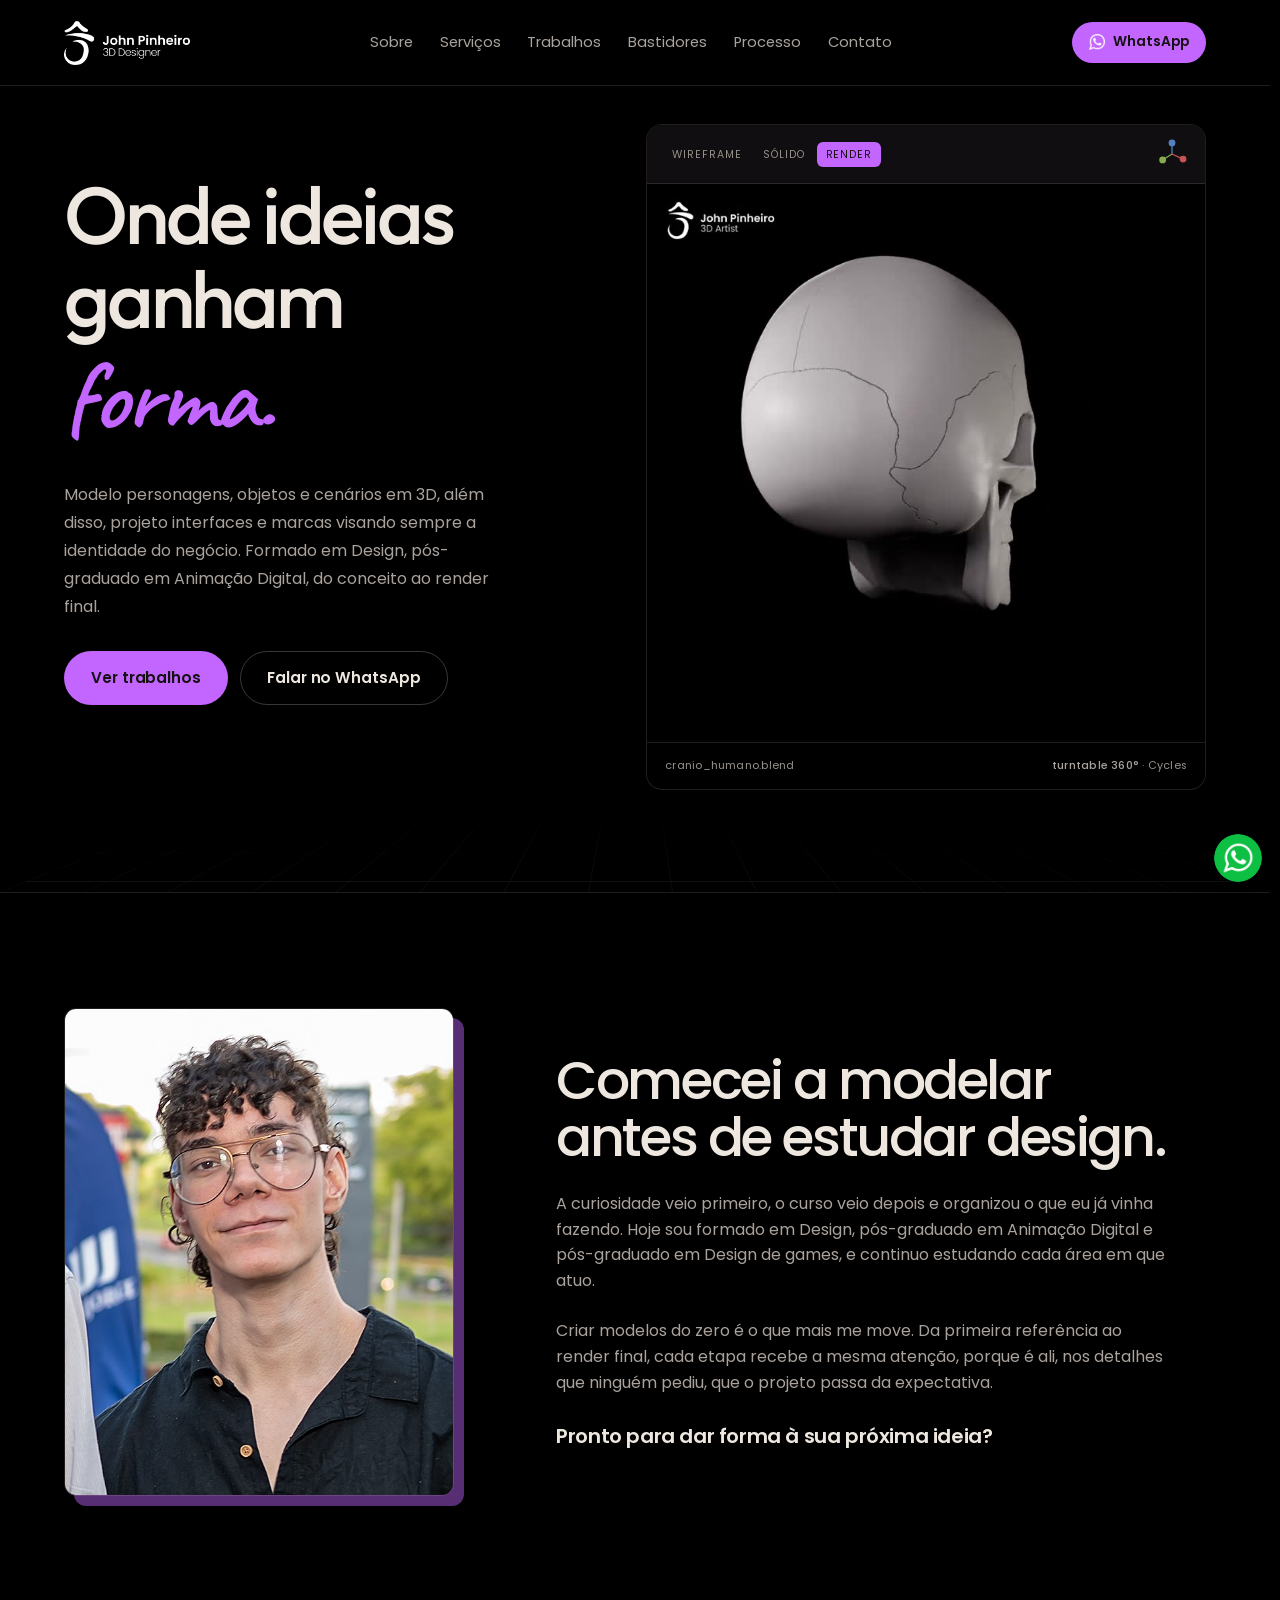
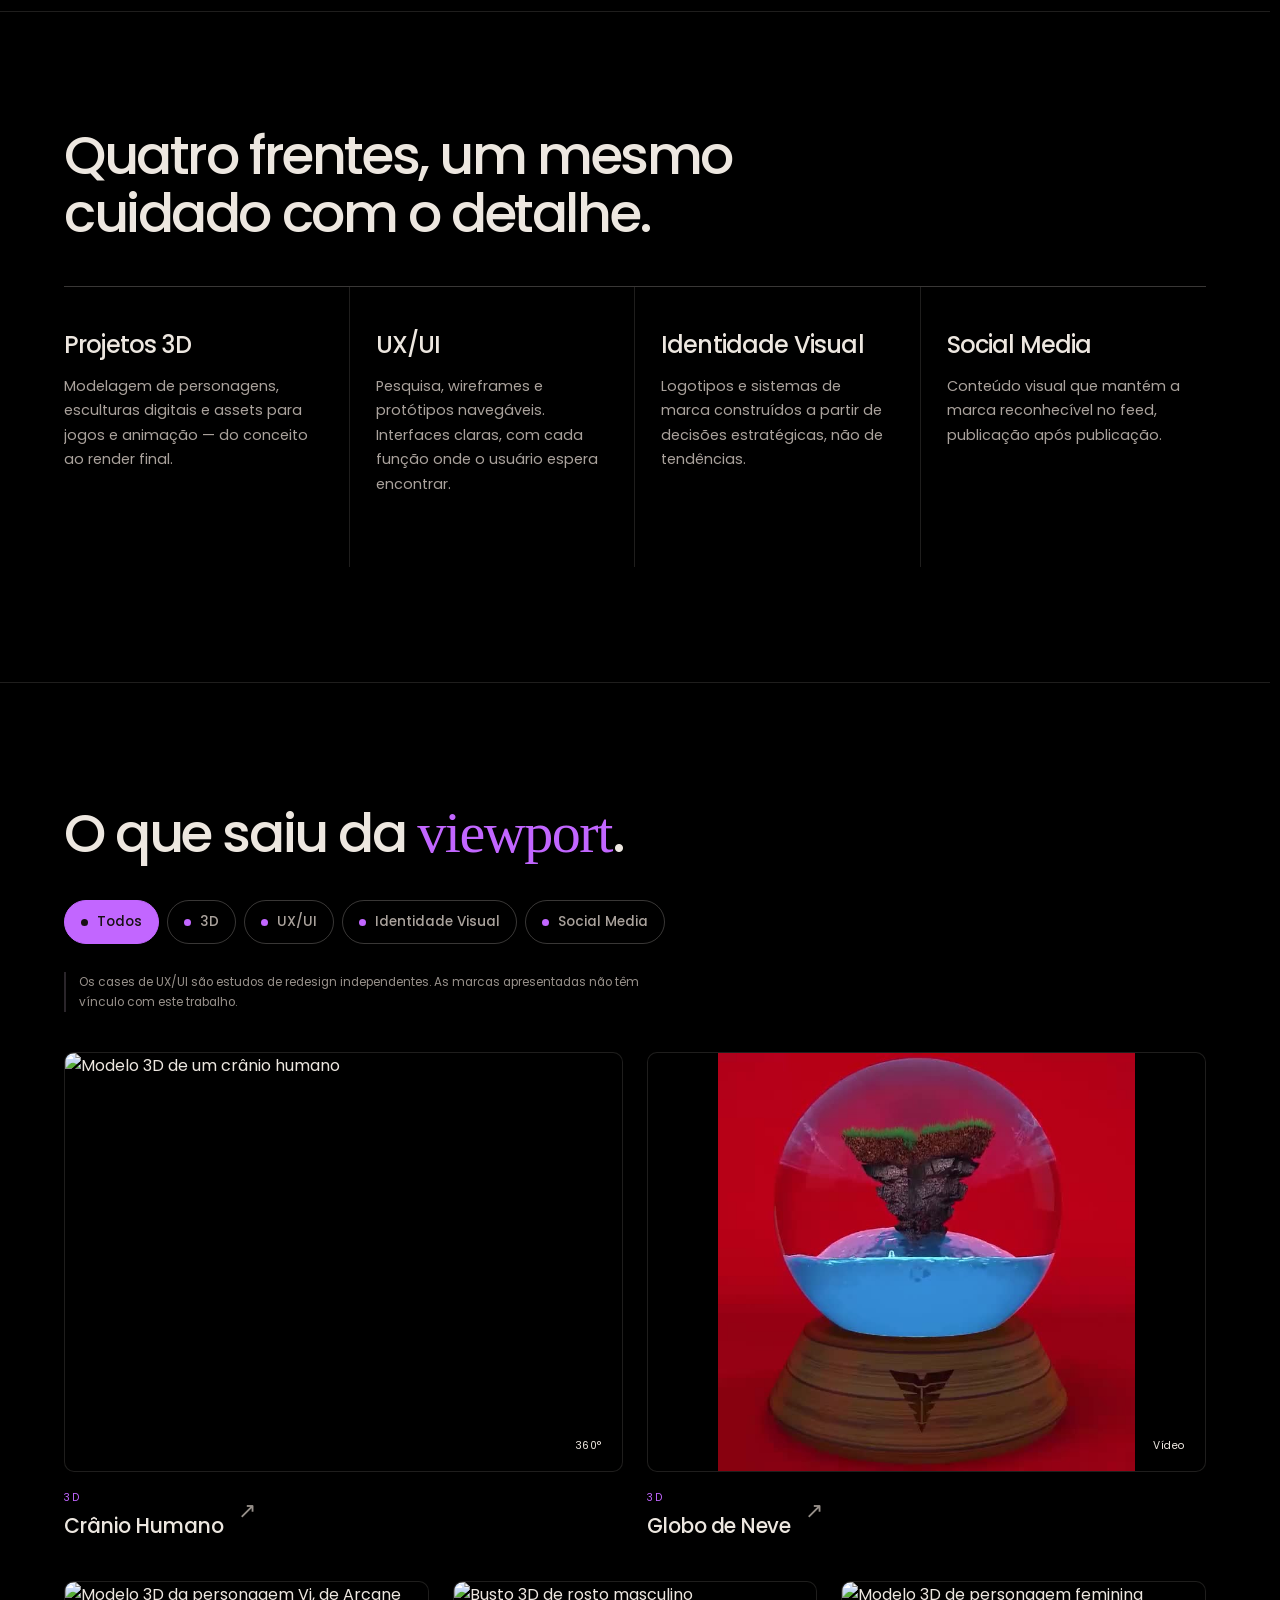
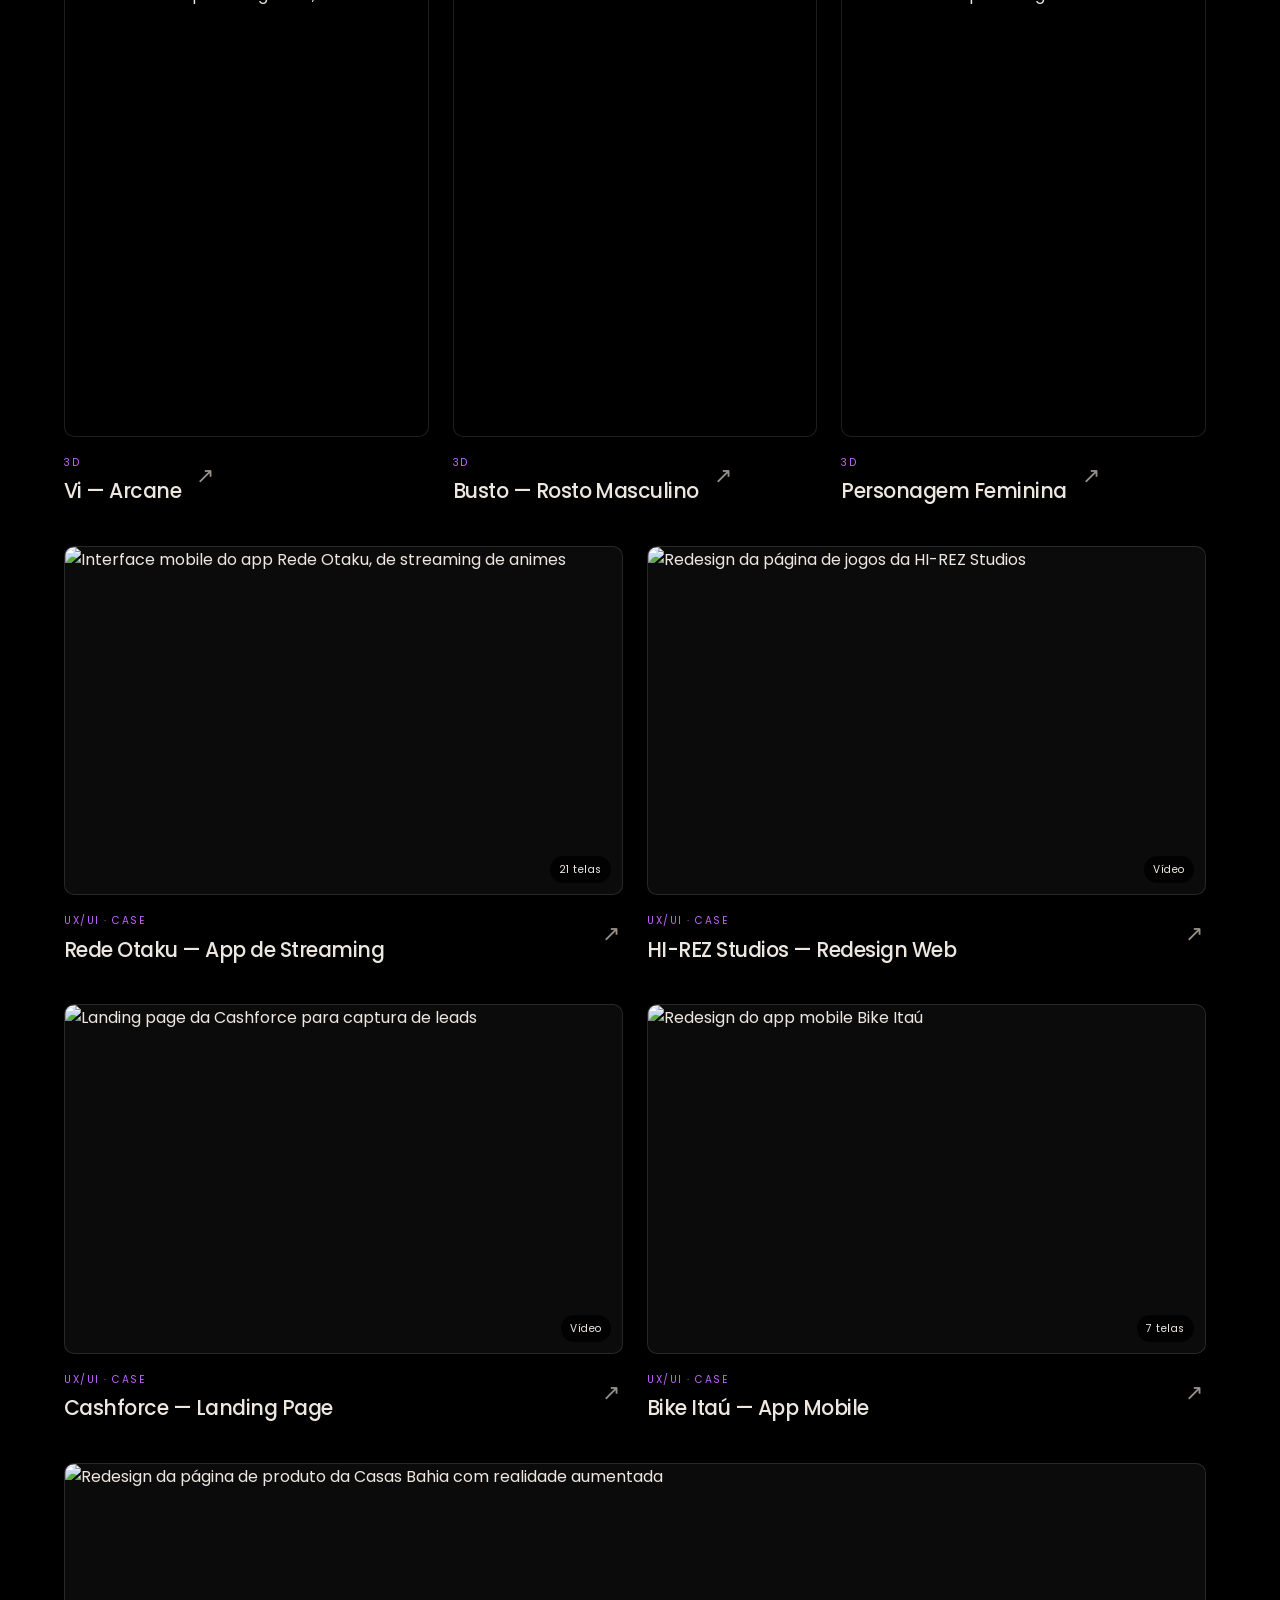
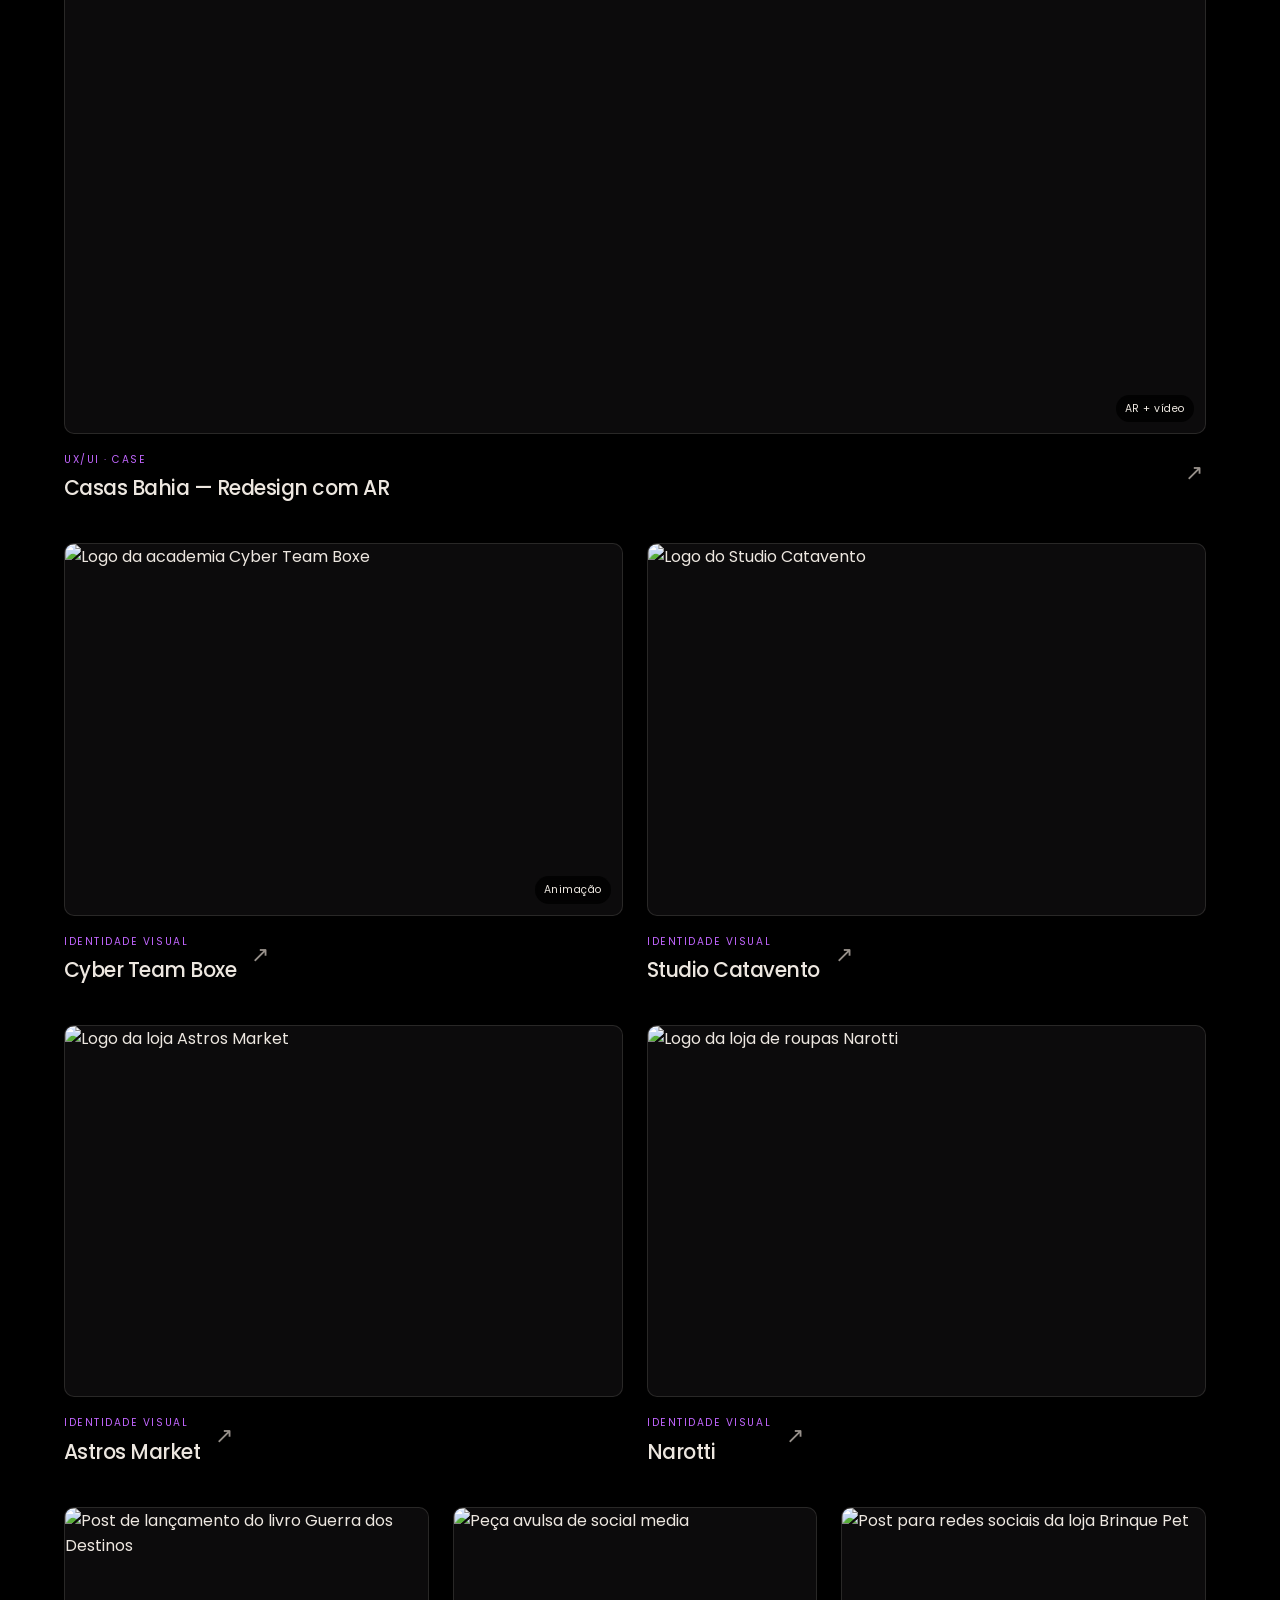
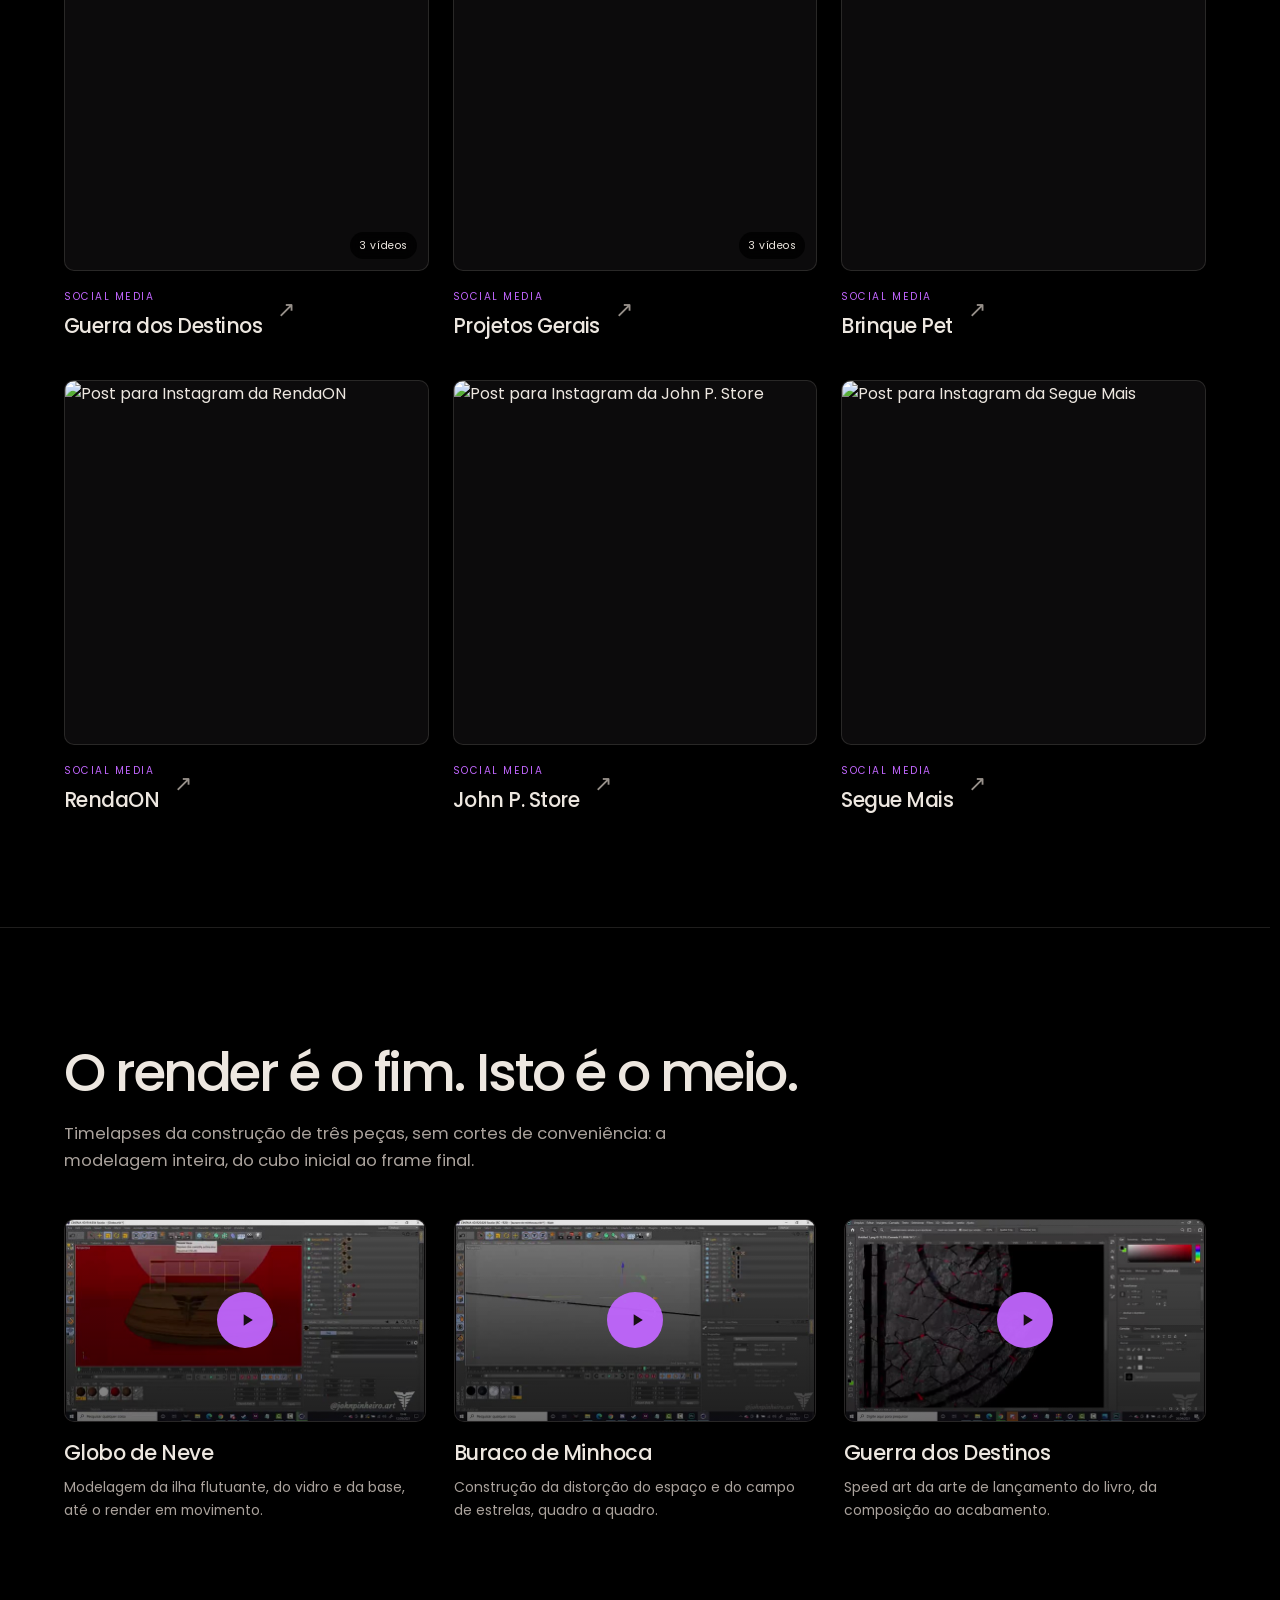
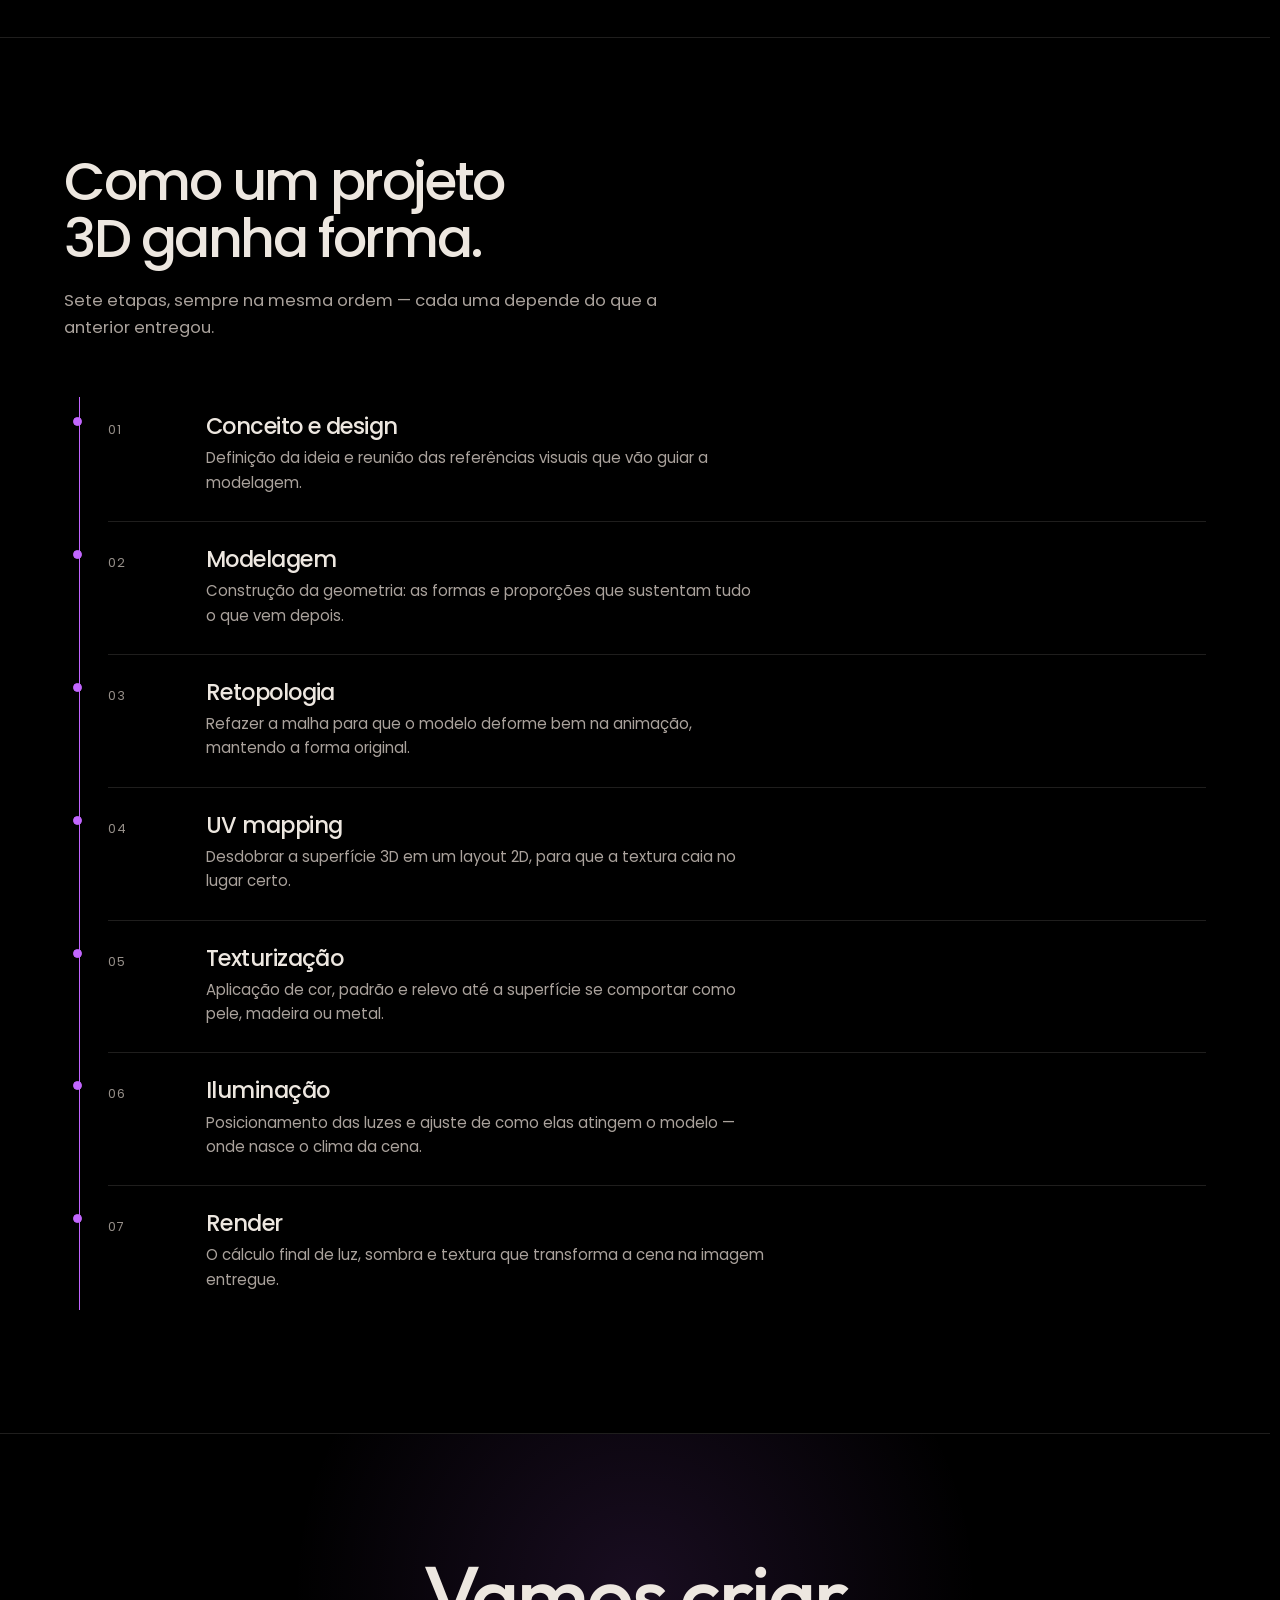
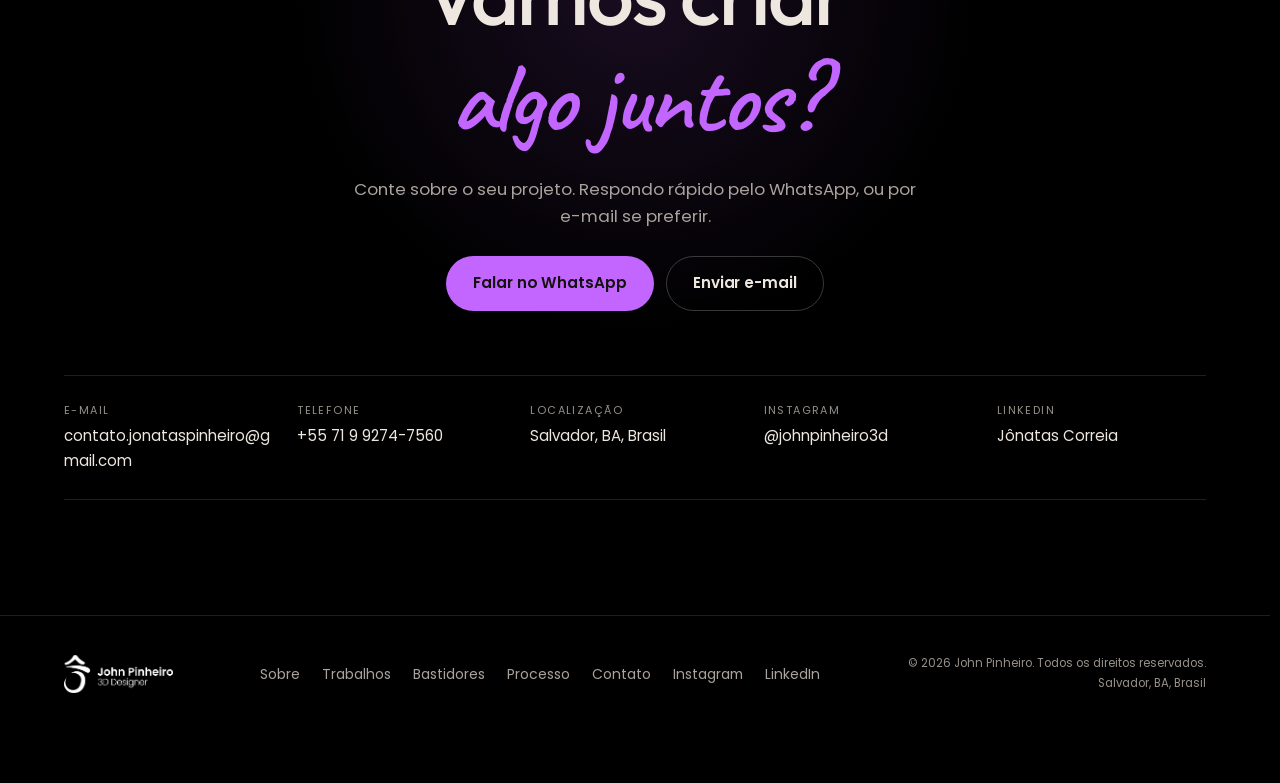
==== index.html @ f47bf3d4 "att2" ====
<!DOCTYPE html>
<html lang="pt-BR">
<head>
<meta charset="UTF-8">
<meta name="viewport" content="width=device-width, initial-scale=1.0">
<title>John Pinheiro | Designer 3D — Salvador, BA</title>
<meta name="description" content="John Pinheiro é designer 3D em Salvador (BA). Modelagem de personagens para jogos e animação, UX/UI, identidade visual e social media — do conceito ao render final.">
<meta name="theme-color" content="#000000">
<meta property="og:type" content="website">
<meta property="og:title" content="John Pinheiro | Designer 3D">
<meta property="og:description" content="Modelagem 3D, UX/UI, identidade visual e social media, do conceito ao render final.">
<meta property="og:image" content="https://static.wixstatic.com/media/3dc6ee_1e9dd74d102c4e62beee2645c2a3139a~mv2.png/v1/fill/w_640,h_640,al_c,q_90,enc_avif,quality_auto/pfp.png">
<meta property="og:url" content="https://www.johnpinheiro3d.com">
<meta name="twitter:card" content="summary_large_image">
<link rel="icon" type="image/png" href="[data-uri]">
<link rel="preconnect" href="https://fonts.googleapis.com">
<link rel="preconnect" href="https://fonts.gstatic.com" crossorigin>
<link href="https://fonts.googleapis.com/css2?family=Poppins:ital,wght@0,400;0,500;0,600;0,700;0,800;1,400;1,500;1,600;1,700;1,800&amp;display=swap" rel="stylesheet">
<link href="https://fonts.googleapis.com/css2?family=Caveat:wght@600&amp;family=Outfit:wght@500&amp;family=Permanent+Marker&amp;display=swap" rel="stylesheet">
<style>
/* ============================================================
   VIEWPORT — sistema visual derivado da janela 3D:
   fundo cinza-azulado, cores dos eixos como taxonomia,
   contorno de seleção como estado de hover.
   ============================================================ */
:root{
  --void:#000000;        /* fundo da viewport */
  --plane:#000000;       /* painel */
  --plane-2:#1C191B;     /* painel elevado */
  --plane-3:#2A252A;     /* borda forte */
  --chalk:#EDE7E0;       /* tinta */
  --haze:#9C948D;        /* texto secundário */
  --haze-2:#6F6A65;      /* texto terciário */
  --line:rgba(237,231,224,.17);
  --line-2:rgba(237,231,224,.32);

  /* uma cor por área de atuação */
  --ax-select:#C266FF;   /* 3D — roxo da marca */
  --ax-z:#C266FF;        /* UX/UI — eixo Z */
  --ax-x:#C266FF;        /* Identidade — eixo X */
  --ax-y:#C266FF;      /* Social — eixo Y */
  --ax:var(--ax-select);

  --display:'Poppins','Segoe UI',sans-serif;
  --body:'Poppins','Segoe UI',sans-serif;
  --mono:'Poppins','Segoe UI',sans-serif;   /* face utilitaria: rotulos, dados, legendas */

  --r-s:6px; --r-m:12px; --r-l:20px; --pill:999px;
  --ease:cubic-bezier(.22,.8,.32,1);
  --pad:clamp(20px,5vw,56px);
  --band:clamp(76px,9vw,132px);
}

*,*::before,*::after{box-sizing:border-box;}
html{scroll-behavior:smooth;scrollbar-width:thin;scrollbar-color:var(--plane-3) var(--void);}
::-webkit-scrollbar{width:11px;height:11px;}
::-webkit-scrollbar-track{background:var(--void);}
::-webkit-scrollbar-thumb{background:var(--plane-3);border-radius:99px;border:3px solid var(--void);}
::-webkit-scrollbar-thumb:hover{background:#3A343A;}

body{
  margin:0;background:var(--void);color:var(--chalk);
  font-family:var(--body);font-size:16px;line-height:1.62;
  -webkit-font-smoothing:antialiased;overflow-x:hidden;
}
img{max-width:100%;display:block;height:auto;}
video{display:block;}
[hidden]{display:none !important;}
a{color:inherit;text-decoration:none;}
ul{list-style:none;margin:0;padding:0;}
p{margin:0;}
button{font:inherit;color:inherit;}
h1,h2,h3,h4{
  font-family:var(--display);margin:0;font-weight:500;
  font-variation-settings:'wdth' 120;letter-spacing:-.025em;line-height:1.03;
}
section[id]{scroll-margin-top:50px;}

@media (prefers-reduced-motion: reduce){
  html{scroll-behavior:auto;}
  *{animation-duration:.01ms !important;animation-iteration-count:1 !important;transition-duration:.01ms !important;}
}
a:focus-visible,button:focus-visible{outline:2px solid var(--ax-select);outline-offset:3px;border-radius:4px;}

.skip-link{
  position:absolute;left:-999px;top:auto;z-index:1000;
  background:var(--ax-select);color:#171013;padding:12px 20px;
  border-radius:0 0 8px 0;font-weight:700;
}
.skip-link:focus{left:0;top:0;}

/* ---------- primitivas ---------- */
.wrap{max-width:1240px;margin:0 auto;padding-inline:var(--pad);}
.band{padding-block:var(--band);}

.eyebrow{
  font-family:var(--mono);font-size:.72rem;font-weight:500;
  letter-spacing:.17em;text-transform:uppercase;color:var(--haze-2);
  display:flex;align-items:center;gap:10px;
}
.eyebrow::before{content:none;}
.spec{font-family:var(--mono);font-size:.76rem;letter-spacing:.02em;color:var(--haze-2);}

.section-head{max-width:620px;display:flex;flex-direction:column;gap:16px;}
.section-head h2{font-size:clamp(1.95rem,3.6vw,3.05rem);}
.section-head p{color:var(--haze);font-size:1.03rem;}

.btn{
  display:inline-flex;align-items:center;gap:10px;
  padding:14px 26px;border-radius:var(--pill);
  font-weight:600;font-size:.95rem;letter-spacing:-.005em;
  border:1px solid transparent;cursor:pointer;
  transition:background .2s var(--ease),border-color .2s var(--ease),color .2s var(--ease);
}
.btn--solid{background:var(--ax-select);color:#171013;}
.btn--solid:hover{background:#D480FF;}
.btn--outline{border-color:var(--line-2);color:var(--chalk);}
.btn--outline:hover{border-color:var(--chalk);background:rgba(237,231,224,.05);}

/* ---------- nav ---------- */
.nav{
  position:sticky;top:0;z-index:110;
  display:flex;align-items:center;justify-content:space-between;gap:24px;
  padding:14px var(--pad);
  background:rgba(0,0,0,.78);
  backdrop-filter:blur(16px);-webkit-backdrop-filter:blur(16px);
  border-bottom:1px solid var(--line);
}
.nav__logo-img{height:42px;width:auto;}
.nav__links{display:flex;gap:30px;}
.nav__links a{
  font-size:.92rem;color:var(--haze);position:relative;padding-block:4px;
  transition:color .2s var(--ease);
}
.nav__links a::after{
  content:"";position:absolute;left:0;right:0;bottom:0;height:1px;
  background:var(--ax-select);transform:scaleX(0);transform-origin:left;
  transition:transform .28s var(--ease);
}
.nav__links a:hover{color:var(--chalk);}
.nav__links a:hover::after{transform:scaleX(1);}
.nav__cta{
  display:inline-flex;align-items:center;gap:8px;
  padding:9px 17px;border-radius:var(--pill);
  background:var(--ax-select);color:#171013;font-weight:600;font-size:.86rem;
  transition:background .2s var(--ease);
}
.nav__cta:hover{background:#D480FF;}
.nav__cta-icon{width:16px;height:16px;}
.nav__burger{display:none;flex-direction:column;gap:5px;background:none;border:none;cursor:pointer;padding:8px;z-index:110;}
.nav__burger span{width:22px;height:2px;background:var(--chalk);transition:transform .25s var(--ease),opacity .2s var(--ease);}
.nav__burger.open span:nth-child(1){transform:translateY(7px) rotate(45deg);}
.nav__burger.open span:nth-child(2){opacity:0;}
.nav__burger.open span:nth-child(3){transform:translateY(-7px) rotate(-45deg);}

.mobile-menu{
  position:fixed;inset:0;z-index:105;background:var(--void);
  display:flex;flex-direction:column;align-items:flex-start;justify-content:center;gap:8px;
  padding:40px clamp(20px,8vw,64px);
  transform:translateY(-100%);transition:transform .35s var(--ease);
}
.mobile-menu.open{transform:translateY(0);}
.mobile-menu a:not(.btn){
  font-family:var(--display);font-size:2rem;font-weight:700;letter-spacing:-.03em;
  padding-block:10px;
}
.mobile-menu .btn{margin-top:22px;}

/* ============================================================
   HERO — a viewport. O crânio entra como wireframe e a
   passagem de sombreamento revela o render: "ideias ganham forma".
   ============================================================ */
.hero{position:relative;overflow:hidden;padding-block:clamp(56px,7vw,96px) var(--band);}
.hero__floor{
  position:absolute;inset:auto 0 0 0;height:62%;pointer-events:none;z-index:0;
  background:
    linear-gradient(to top,rgba(0,0,0,0) 0%,var(--void) 88%),
    repeating-linear-gradient(to right,rgba(194,102,255,.40) 0 1px,transparent 1px 84px),
    repeating-linear-gradient(to bottom,rgba(237,231,224,.34) 0 1px,transparent 1px 84px);
  transform:perspective(560px) rotateX(66deg);transform-origin:bottom center;
  opacity:1;
}
.hero__inner{
  position:relative;z-index:1;
  display:grid;grid-template-columns:minmax(0,1fr) minmax(0,.92fr);
  gap:clamp(36px,5vw,72px);align-items:center;
}
.hero__copy{display:flex;flex-direction:column;gap:26px;align-items:flex-start;}
.hero__title{
  font-size:clamp(2.7rem,6.4vw,5.1rem);line-height:.93;letter-spacing:-.038em;
  font-variation-settings:'wdth' 96;
}
.hero__title em{font-style:normal;color:var(--ax-select);}
.hero__sub{color:var(--haze);font-size:clamp(1.02rem,1.4vw,1.16rem);max-width:52ch;}
.hero__actions{display:flex;flex-wrap:wrap;gap:12px;}
.hero__meta{
  display:flex;flex-wrap:wrap;gap:8px 22px;padding-top:6px;
  font-family:var(--mono);font-size:.74rem;color:var(--haze-2);letter-spacing:.03em;
}
.hero__meta span{display:flex;align-items:center;gap:8px;}
.hero__meta span::before{content:"";width:5px;height:5px;border-radius:50%;background:var(--ax);flex:none;}

/* painel da viewport */
.vp{
  border:1px solid var(--line-2);border-radius:var(--r-m);
  background:var(--plane);overflow:hidden;
  box-shadow:0 30px 70px -30px rgba(0,0,0,.75);
}
.vp__bar{
  display:flex;align-items:center;justify-content:space-between;gap:14px;
  padding:9px 12px;border-bottom:1px solid var(--line);background:var(--plane-2);
}
.vp__modes{display:flex;gap:3px;}
.vp__mode{
  font-family:var(--mono);font-size:.66rem;letter-spacing:.09em;text-transform:uppercase;
  padding:4px 9px;border-radius:var(--r-s);color:var(--haze-2);
  background:transparent;transition:background .3s var(--ease),color .3s var(--ease);
}
.vp__mode.on{background:var(--ax-select);color:#171013;}
.vp__gizmo{width:34px;height:34px;flex:none;opacity:.9;}
.vp__stage{position:relative;aspect-ratio:1/1;background:#0A090A;}
.vp__stage video{position:absolute;inset:0;width:100%;height:100%;object-fit:cover;}
.vp__wire{
  z-index:2;background:#0A090A;
  filter:brightness(1.9) contrast(1.15);
  clip-path:inset(0 0 0 0);
}
.vp.revealed .vp__wire{
  clip-path:inset(0 0 0 100%);
  transition:clip-path 1.5s cubic-bezier(.7,0,.2,1) .55s;
}
.vp__scan{
  position:absolute;top:0;bottom:0;width:2px;z-index:3;left:0;
  background:linear-gradient(to bottom,transparent,var(--ax-select),transparent);
  box-shadow:0 0 18px 3px rgba(194,102,255,.5);opacity:0;
}
.vp.revealed .vp__scan{animation:scan 1.5s cubic-bezier(.7,0,.2,1) .55s both;}
@keyframes scan{
  0%{left:0;opacity:0;}
  12%{opacity:1;}
  88%{opacity:1;}
  100%{left:100%;opacity:0;}
}
.vp__foot{
  display:flex;align-items:center;justify-content:space-between;gap:12px;
  padding:10px 13px;border-top:1px solid var(--line);
  font-family:var(--mono);font-size:.71rem;color:var(--haze-2);letter-spacing:.02em;
}
.vp__foot b{color:var(--haze);font-weight:500;}
@media (prefers-reduced-motion: reduce){
  .vp__wire{clip-path:inset(0 0 0 100%);}
  .vp__scan{display:none;}
}

/* entrada da página */
@keyframes rise{from{opacity:0;transform:translateY(16px);}to{opacity:1;transform:none;}}
.rise{animation:rise .75s var(--ease) both;}
.rise-1{animation-delay:.04s;} .rise-2{animation-delay:.13s;}
.rise-3{animation-delay:.22s;} .rise-4{animation-delay:.31s;}

/* ---------- sobre ---------- */
.about{border-top:1px solid var(--line);}
.about__grid{display:grid;grid-template-columns:.8fr 1.2fr;gap:clamp(32px,5vw,72px);align-items:start;}
.about__photo{position:relative;margin:0;isolation:isolate;}
.about__photo::before{        /* painel de degrade roxo, deslocado atras da foto */
  content:"";position:absolute;z-index:0;
  inset:-15px;border-radius:calc(var(--r-m) + 9px);
  background:linear-gradient(146deg,#D480FF 0%,#C266FF 28%,#7A2EA8 62%,rgba(122,46,168,0) 92%);
}
.about__photo::after{         /* brilho suave, dando profundidade */
  content:"";position:absolute;z-index:0;inset:-30px;border-radius:50%;
  background:radial-gradient(circle at 32% 34%,rgba(194,102,255,.34),transparent 62%);
  filter:blur(26px);
}
.about__photo img{
  position:relative;z-index:1;width:100%;aspect-ratio:4/5;object-fit:cover;
  border-radius:var(--r-m);border:1px solid var(--line-2);
}
.about__body{display:flex;flex-direction:column;gap:20px;}
.about__body h2{font-size:clamp(1.95rem,3.6vw,3.05rem);}
.about__body p{color:var(--haze);}
.about__lead{color:var(--chalk) !important;font-family:var(--display);font-size:1.35rem;font-weight:600;letter-spacing:-.02em;}
.about__specs{display:grid;gap:1px;background:var(--line);border:0;border-radius:var(--r-m);overflow:hidden;margin-top:6px;}
.about__specs div{display:flex;gap:22px;padding:15px 18px;background:var(--plane);align-items:baseline;}
.about__specs dt{
  font-family:var(--mono);font-weight:500;color:var(--haze);min-width:112px;flex:none;
  letter-spacing:.11em;text-transform:uppercase;font-size:.68rem;
}
.about__specs dd{margin:0;color:var(--chalk);font-size:.94rem;line-height:1.5;}

/* ---------- áreas (eixos) ---------- */
.areas{border-top:1px solid var(--line);}
.areas__grid{display:grid;grid-template-columns:repeat(4,1fr);gap:14px;margin-top:44px;}
.area{
  position:relative;text-align:left;cursor:pointer;
  background:var(--plane);border:0;border-top:2px solid var(--ax);
  border-radius:var(--r-m);padding:24px 22px 26px;overflow:hidden;
  display:flex;flex-direction:column;gap:12px;min-height:220px;
  transition:background .25s var(--ease),border-color .25s var(--ease),transform .25s var(--ease);
}
.area:hover{background:var(--plane-2);border-color:transparent;border-top-color:var(--ax);transform:translateY(-3px);}
.area__ax{font-family:var(--mono);font-size:.68rem;letter-spacing:.14em;color:var(--ax);text-transform:uppercase;}
.area h3{font-size:1.22rem;}
.area p{color:var(--haze);font-size:.9rem;line-height:1.55;}
.area__go{
  font-family:var(--mono);font-size:.7rem;letter-spacing:.1em;text-transform:uppercase;
  color:var(--haze-2);display:flex;align-items:center;gap:7px;margin-top:4px;
  transition:color .25s var(--ease);
}
.area:hover .area__go{color:var(--ax);}

/* ---------- trabalhos ---------- */
.work{border-top:1px solid var(--line);}
.work__head{display:flex;flex-wrap:wrap;gap:28px;justify-content:space-between;align-items:flex-end;}
.work__filters{display:flex;flex-wrap:wrap;gap:8px;}
.filter-pill{
  display:inline-flex;align-items:center;gap:9px;
  padding:9px 16px;border-radius:var(--pill);cursor:pointer;
  background:transparent;border:1px solid var(--line-2);color:var(--haze);
  font-size:.85rem;font-weight:500;
  transition:color .2s var(--ease),border-color .2s var(--ease),background .2s var(--ease);
}
.filter-pill::before{
  content:"";width:7px;height:7px;border-radius:50%;background:var(--ax);flex:none;
  transition:box-shadow .2s var(--ease);
}
.filter-pill[data-filter="all"]::before{background:var(--haze-2);}
.filter-pill:hover{color:var(--chalk);}
.filter-pill.active{color:var(--chalk);border-color:var(--ax);background:rgba(237,231,224,.05);}
.filter-pill.active::before{box-shadow:0 0 0 4px rgba(237,231,224,.07);}
.filter-pill[data-filter="all"].active{border-color:var(--line-2);}

.work__note{
  font-family:var(--mono);font-size:.74rem;color:var(--haze-2);
  margin:28px 0 0;padding-left:13px;border-left:2px solid var(--plane-3);line-height:1.7;
}
.work__grid{
  display:grid;grid-template-columns:repeat(auto-fill,minmax(258px,1fr));
  gap:16px;margin-top:26px;
}
.work-card{
  position:relative;display:flex;flex-direction:column;text-align:left;cursor:pointer;
  background:var(--plane);border:0;border-radius:var(--r-m);
  padding:0;overflow:hidden;
  transition:border-color .22s var(--ease),background .22s var(--ease);
}
.work-card[data-cat="3d"]{--ax:var(--ax-select);}
.work-card[data-cat="uxui"]{--ax:var(--ax-z);}
.work-card[data-cat="identidade"]{--ax:var(--ax-x);}
.work-card[data-cat="social"]{--ax:var(--ax-y);}
.filter-pill[data-filter="3d"]{--ax:var(--ax-select);}
.filter-pill[data-filter="uxui"]{--ax:var(--ax-z);}
.filter-pill[data-filter="identidade"]{--ax:var(--ax-x);}
.filter-pill[data-filter="social"]{--ax:var(--ax-y);}
.area[data-filter="3d"]{--ax:var(--ax-select);}
.area[data-filter="uxui"]{--ax:var(--ax-z);}
.area[data-filter="identidade"]{--ax:var(--ax-x);}
.area[data-filter="social"]{--ax:var(--ax-y);}

.work-card__img{position:relative;aspect-ratio:4/3;overflow:hidden;background:var(--plane-2);}
.work-card__img img{width:100%;height:100%;object-fit:cover;transition:transform .5s var(--ease);}
.work-card:hover .work-card__img img{transform:scale(1.045);}
.work-card__play{
  position:absolute;right:11px;bottom:11px;z-index:2;
  display:flex;align-items:center;gap:6px;padding:5px 9px;border-radius:var(--pill);
  background:rgba(0,0,0,.82);backdrop-filter:blur(6px);
  font-family:var(--mono);font-size:.66rem;color:var(--chalk);letter-spacing:.05em;
}
.work-card__body{padding:16px 17px 18px;display:flex;flex-direction:column;gap:7px;}
.work-card__tag{
  font-family:var(--mono);font-size:.66rem;letter-spacing:.13em;text-transform:uppercase;color:var(--ax);
}
.work-card__body h3{font-size:1.03rem;letter-spacing:-.015em;}

/* estado "objeto selecionado" da viewport */
.work-card::after{
  content:"";position:absolute;inset:0;border-radius:var(--r-m);pointer-events:none;
  border:0;transition:border-color .22s var(--ease);
}
.work-card:hover::after,.work-card:focus-visible::after{border-color:transparent;}
.work-card .tick{
  position:absolute;width:9px;height:9px;z-index:3;pointer-events:none;
  border:1.5px solid var(--ax);opacity:0;transition:opacity .22s var(--ease);
}
.work-card:hover .tick,.work-card:focus-visible .tick{opacity:1;}
.tick--tl{top:6px;left:6px;border-right:0;border-bottom:0;}
.tick--br{bottom:6px;right:6px;border-left:0;border-top:0;}
.work-card.hidden{display:none;}

/* ---------- bastidores ---------- */
.reels{border-top:1px solid var(--line);}
.reels__grid{display:grid;grid-template-columns:repeat(3,1fr);gap:16px;margin-top:44px;}
.reel{
  position:relative;background:var(--plane);border:1px solid var(--line);
  border-radius:var(--r-m);overflow:hidden;display:flex;flex-direction:column;
  transition:border-color .22s var(--ease);
}
.reel:hover{border-color:var(--line-2);}
.reel__stage{position:relative;aspect-ratio:16/9;background:#0A090A;}
.reel__stage img,.reel__stage video{position:absolute;inset:0;width:100%;height:100%;object-fit:cover;}
.reel__play{
  position:absolute;inset:0;z-index:2;display:grid;place-items:center;
  background:linear-gradient(to top,rgba(0,0,0,.55),rgba(0,0,0,.1));
  border:0;cursor:pointer;transition:background .25s var(--ease);
}
.reel__play:hover{background:linear-gradient(to top,rgba(0,0,0,.4),rgba(0,0,0,.05));}
.reel__play span{
  width:56px;height:56px;border-radius:50%;display:grid;place-items:center;
  background:rgba(194,102,255,.94);color:#171013;
  transition:transform .25s var(--ease);
}
.reel__play:hover span{transform:scale(1.08);}
.reel__play svg{width:20px;height:20px;margin-left:3px;}
.reel__play.gone{display:none;}
.reel__body{padding:16px 17px 18px;display:flex;flex-direction:column;gap:6px;}
.reel__body h3{font-size:1.03rem;}
.reel__body p{color:var(--haze);font-size:.87rem;line-height:1.5;}
.reel__spec{
  display:flex;gap:14px;margin-top:4px;
  font-family:var(--mono);font-size:.7rem;color:var(--haze-2);letter-spacing:.04em;
}

/* ---------- processo (pilha de etapas) ---------- */
.process{border-top:1px solid var(--line);}
.process__list{position:relative;margin-top:48px;padding-left:44px;}
.process__rail{
  position:absolute;left:15px;top:8px;bottom:8px;width:1px;background:var(--line-2);
}
.process__rail::after{
  content:"";position:absolute;inset:0;background:var(--ax-select);
  transform:scaleY(0);transform-origin:top;transition:transform 1.4s var(--ease);
}
.process__list.lit .process__rail::after{transform:scaleY(1);}
.process-item{
  position:relative;display:grid;grid-template-columns:64px 1fr;
  gap:0 26px;align-items:baseline;padding:19px 0;border-bottom:1px solid var(--line);
  opacity:0;transform:translateY(10px);
  transition:opacity .55s var(--ease),transform .55s var(--ease);
}
.process-item.lit{opacity:1;transform:none;}
.process-item:last-child{border-bottom:0;}
.process-item::before{
  content:"";position:absolute;left:-35px;top:28px;
  width:9px;height:9px;border-radius:50%;background:var(--void);
  border:1.5px solid var(--plane-3);transition:border-color .4s var(--ease),background .4s var(--ease);
}
.process-item.lit::before{border-color:var(--ax-select);background:var(--ax-select);}
.process-item__num{font-family:var(--mono);font-size:.78rem;color:var(--haze-2);letter-spacing:.08em;}
.process-item h3{font-size:1.16rem;margin-bottom:5px;}
.process-item p{color:var(--haze);font-size:.94rem;max-width:62ch;}

/* ---------- contato ---------- */
.contact{position:relative;border-top:1px solid var(--line);overflow:hidden;}
.contact__glow{
  position:absolute;left:50%;top:-30%;width:min(780px,110%);aspect-ratio:1;
  transform:translateX(-50%);pointer-events:none;
  background:radial-gradient(circle,rgba(194,102,255,.13),transparent 62%);
}
.contact__inner{position:relative;display:flex;flex-direction:column;align-items:center;text-align:center;gap:20px;}
.contact__inner h2{font-size:clamp(2.2rem,5vw,4rem);letter-spacing:-.035em;}
.contact__inner .lead{color:var(--haze);max-width:52ch;font-size:1.05rem;}
.contact__actions{display:flex;flex-wrap:wrap;gap:12px;justify-content:center;margin-top:6px;}
.contact__grid{
  display:grid;grid-template-columns:repeat(auto-fit,minmax(190px,1fr));
  gap:1px;background:var(--line);border:0;border-radius:var(--r-m);
  overflow:hidden;margin-top:44px;width:100%;text-align:left;
}
.contact__item{background:var(--plane);padding:18px 20px;display:flex;flex-direction:column;gap:5px;}
.contact__item span{font-family:var(--mono);font-size:.68rem;letter-spacing:.13em;text-transform:uppercase;color:var(--haze-2);}
.contact__item a,.contact__item p{font-size:.94rem;overflow-wrap:anywhere;transition:color .2s var(--ease);}
.contact__item a:hover{color:var(--ax-select);}

/* ---------- rodape ---------- */
.footer{
  border-top:1px solid var(--line);padding:38px var(--pad) 104px;
  display:flex;flex-wrap:wrap;gap:26px;align-items:center;justify-content:space-between;
  max-width:1240px;margin:0 auto;
}
.footer__brand-logo{height:38px;width:auto;}
.footer__links{display:flex;flex-wrap:wrap;gap:22px;}
.footer__links a{font-size:.87rem;color:var(--haze);transition:color .2s var(--ease);}
.footer__links a:hover{color:var(--chalk);}
.footer__meta{font-family:var(--mono);font-size:.72rem;color:var(--haze-2);line-height:1.7;text-align:right;}

.wa-float{
  position:fixed;right:20px;bottom:20px;z-index:90;
  width:54px;height:54px;border-radius:50%;overflow:hidden;
  box-shadow:0 12px 30px -8px rgba(0,0,0,.7);
  transition:transform .22s var(--ease);
}
.wa-float:hover{transform:translateY(-3px) scale(1.05);}
.wa-float img{width:100%;height:100%;}

/* ---------- lightbox ---------- */
.lightbox{
  position:fixed;inset:0;z-index:200;display:none;
  background:rgba(0,0,0,.94);backdrop-filter:blur(10px);
  padding:clamp(14px,3vw,40px);overflow-y:auto;
}
.lightbox.open{display:flex;align-items:center;justify-content:center;}
.lb{
  position:relative;width:min(1080px,100%);
  background:var(--plane);border:1px solid var(--line-2);border-radius:var(--r-l);
  overflow:hidden;display:flex;flex-direction:column;
}
.lb__head{
  display:flex;align-items:flex-start;justify-content:space-between;gap:20px;
  padding:20px 22px 16px;border-bottom:1px solid var(--line);
}
.lb__tag{font-family:var(--mono);font-size:.68rem;letter-spacing:.13em;text-transform:uppercase;color:var(--ax-select);}
.lb__head h3{font-size:1.4rem;margin-top:5px;}
.lb__head p{color:var(--haze);font-size:.9rem;margin-top:7px;max-width:62ch;}
.lb__close{
  flex:none;width:38px;height:38px;border-radius:50%;cursor:pointer;
  background:var(--plane-2);border:1px solid var(--line);display:grid;place-items:center;
  transition:background .2s var(--ease);
}
.lb__close:hover{background:var(--plane-3);}
.lb__close svg{width:16px;height:16px;}
.lb__stage{position:relative;background:#0A090A;display:grid;place-items:center;min-height:min(58vh,520px);}
.lb__stage img,.lb__stage video{max-width:100%;max-height:min(58vh,520px);width:auto;object-fit:contain;}
.lb__nav{
  position:absolute;top:50%;transform:translateY(-50%);z-index:2;
  width:42px;height:42px;border-radius:50%;cursor:pointer;
  background:rgba(0,0,0,.86);border:1px solid var(--line-2);display:grid;place-items:center;
  transition:background .2s var(--ease);
}
.lb__nav:hover{background:var(--plane-3);}
.lb__nav svg{width:17px;height:17px;}
.lb__nav--prev{left:12px;} .lb__nav--next{right:12px;}
.lb__nav[hidden]{display:none;}
.lb__foot{
  display:flex;align-items:center;justify-content:space-between;gap:16px;
  padding:13px 18px;border-top:1px solid var(--line);
}
.lb__thumbs{display:flex;gap:7px;overflow-x:auto;padding-bottom:2px;}
.lb__thumbs button{
  flex:none;width:52px;height:52px;border-radius:var(--r-s);overflow:hidden;cursor:pointer;
  border:1px solid var(--line);background:var(--plane-2);padding:0;opacity:.55;
  transition:opacity .2s var(--ease),border-color .2s var(--ease);
}
.lb__thumbs button.on{opacity:1;border-color:var(--ax-select);}
.lb__thumbs img{width:100%;height:100%;object-fit:cover;}
.lb__counter{font-family:var(--mono);font-size:.72rem;color:var(--haze-2);flex:none;letter-spacing:.06em;}

/* ---------- responsivo ---------- */
@media (max-width:1040px){
  .areas__grid{grid-template-columns:repeat(2,1fr);}
  .reels__grid{grid-template-columns:1fr;}
}
@media (max-width:900px){
  .nav__links,.nav__cta{display:none;}
  .nav__burger{display:flex;}
  .hero__inner{grid-template-columns:1fr;gap:40px;}
  .vp{max-width:520px;}
  .about__grid{grid-template-columns:1fr;}
  .about__photo{max-width:380px;}
  .footer{flex-direction:column;align-items:flex-start;}
  .footer__meta{text-align:left;}
}
@media (max-width:560px){
  .areas__grid{grid-template-columns:1fr;}
  .area{min-height:0;}
  .work__grid{grid-template-columns:1fr;}
  .process__list{padding-left:30px;}
  .process-item{grid-template-columns:1fr;gap:6px;}
  .process-item::before{left:-30px;top:26px;}
  .process__rail{left:9px;}
  .lb__head{flex-direction:column;}
  .hero__title{font-size:clamp(2.3rem,10vw,3rem);}
}
</style>
<link rel="stylesheet" href="refinement.css?v=9">
</head>
<body>
<a href="#inicio" class="skip-link">Pular para o conteúdo</a>

<header class="nav">
  <a href="#inicio" class="nav__logo"><img class="nav__logo-img" src="[data-uri]" alt="John Pinheiro — Designer 3D"></a>
  <nav class="nav__links" aria-label="Navegação principal">
    <a href="#sobre">Sobre</a>
    <a href="#areas">Serviços</a>
    <a href="#trabalhos">Trabalhos</a>
    <a href="#bastidores">Bastidores</a>
    <a href="#processo">Processo</a>
    <a href="#contato">Contato</a>
  </nav>
  <a class="nav__cta" href="https://api.whatsapp.com/send?phone=5571992747560" target="_blank" rel="noopener">
    <img class="nav__cta-icon" src="[data-uri]" alt="" aria-hidden="true">WhatsApp
  </a>
  <button class="nav__burger" id="burgerBtn" aria-label="Abrir menu" aria-expanded="false" aria-controls="mobileMenu">
    <span></span><span></span><span></span>
  </button>
</header>

<div class="mobile-menu" id="mobileMenu">
  <a href="#sobre">Sobre</a>
  <a href="#areas">Serviços</a>
  <a href="#trabalhos">Trabalhos</a>
  <a href="#bastidores">Bastidores</a>
  <a href="#processo">Processo</a>
  <a href="#contato">Contato</a>
  <a class="btn btn--solid" href="https://api.whatsapp.com/send?phone=5571992747560" target="_blank" rel="noopener">Falar no WhatsApp</a>
</div>

<main>
  <!-- ============ HERO ============ -->
  <section id="inicio" class="hero">
    <div class="hero__floor" aria-hidden="true"></div>
    <div class="wrap hero__inner">
      <div class="hero__copy">
        <h1 class="hero__title rise rise-2">Onde ideias ganham<br><em>forma.</em></h1>
        <p class="hero__sub rise rise-3">Modelo personagens, objetos e cenários em 3D, além disso, projeto interfaces e marcas visando sempre a identidade do negócio. Formado em Design, pós-graduado em Animação Digital, do conceito ao render final.</p>
        <div class="hero__actions rise rise-3">
          <a href="#trabalhos" class="btn btn--solid">Ver trabalhos</a>
          <a href="https://api.whatsapp.com/send?phone=5571992747560" target="_blank" rel="noopener" class="btn btn--outline">Falar no WhatsApp</a>
        </div>
        <div class="hero__meta rise rise-4">
      
        </div>
      </div>

      <div class="vp rise rise-3" id="heroVp">
        <div class="vp__bar">
          <div class="vp__modes" aria-hidden="true">
            <span class="vp__mode on" data-mode="wire">Wireframe</span>
            <span class="vp__mode" data-mode="solid">Sólido</span>
            <span class="vp__mode" data-mode="render">Render</span>
          </div>
          <svg class="vp__gizmo" viewBox="0 0 40 40" aria-hidden="true">
            <line x1="20" y1="20" x2="33" y2="26" stroke="#DB5C5C" stroke-width="1.5"/>
            <line x1="20" y1="20" x2="9" y2="27" stroke="#93BE55" stroke-width="1.5"/>
            <line x1="20" y1="20" x2="20" y2="7" stroke="#5B8FD6" stroke-width="1.5"/>
            <circle cx="33" cy="26" r="4" fill="#DB5C5C"/>
            <circle cx="9" cy="27" r="4" fill="#93BE55"/>
            <circle cx="20" cy="7" r="4" fill="#5B8FD6"/>
          </svg>
        </div>
        <div class="vp__stage">
          <video autoplay muted loop playsinline preload="auto" poster="media/cranio-turntable.jpg"
                 aria-label="Modelo 3D de um crânio humano girando em 360 graus">
            <source src="media/cranio-turntable.mp4" type="video/mp4">
          </video>
          <video class="vp__wire" autoplay muted loop playsinline preload="auto" aria-hidden="true" tabindex="-1">
            <source src="media/cranio-wire.mp4" type="video/mp4">
          </video>
          <div class="vp__scan" aria-hidden="true"></div>
        </div>
        <div class="vp__foot">
          <span>cranio_humano.blend</span>
          <span><b>turntable 360°</b> · Cycles</span>
        </div>
      </div>
    </div>
  </section>

  <!-- ============ SOBRE ============ -->
  <section id="sobre" class="about band">
    <div class="wrap about__grid">
      <figure class="about__photo">
        <img src="[data-uri]" alt="Retrato de John Pinheiro" loading="lazy">
        </figure>
      <div class="about__body">
        <h2>Comecei a modelar antes de estudar design.</h2>
        <p>A curiosidade veio primeiro, o curso veio depois e organizou o que eu já vinha fazendo. Hoje sou formado em Design, pós-graduado em Animação Digital e pós-graduado em Design de games, e continuo estudando cada área em que atuo.</p>
        <p>Criar modelos do zero é o que mais me move. Da primeira referência ao render final, cada etapa recebe a mesma atenção, porque é ali, nos detalhes que ninguém pediu, que o projeto passa da expectativa.</p>
        <p class="about__lead">Pronto para dar forma à sua próxima ideia?</p>
   
      </div>
    </div>
  </section>

  <!-- ============ ÁREAS ============ -->
  <section id="areas" class="areas band">
    <div class="wrap">
      <div class="section-head">
        <h2>Quatro frentes, um mesmo cuidado com o detalhe.</h2>
       
      </div>
      <div class="areas__grid">
        <button class="area" data-filter="3d">
          <span class="area__ax"></span>
          <h3>Projetos 3D</h3>
          <p>Modelagem de personagens, esculturas digitais e assets para jogos e animação — do conceito ao render final.</p>
        </button>
        <button class="area" data-filter="uxui">
          <span class="area__ax"></span>
          <h3>UX/UI</h3>
          <p>Pesquisa, wireframes e protótipos navegáveis. Interfaces claras, com cada função onde o usuário espera encontrar.</p>
        </button>
        <button class="area" data-filter="identidade">
          <span class="area__ax"></span>
          <h3>Identidade Visual</h3>
          <p>Logotipos e sistemas de marca construídos a partir de decisões estratégicas, não de tendências.</p>
        </button>
        <button class="area" data-filter="social">
          <span class="area__ax"></span>
          <h3>Social Media</h3>
          <p>Conteúdo visual que mantém a marca reconhecível no feed, publicação após publicação.</p>
        </button>
      </div>
    </div>
  </section>

  <!-- ============ TRABALHOS ============ -->
  <section id="trabalhos" class="work band">
    <div class="wrap">
      <div class="work__head">
        <div class="section-head">
          <h2>O que saiu da <span class="title-handwritten">viewport</span>.</h2>
        </div>
        <div class="work__filters" role="group" aria-label="Filtrar trabalhos por área">
          <button class="filter-pill active" data-filter="all">Todos</button>
          <button class="filter-pill" data-filter="3d">3D</button>
          <button class="filter-pill" data-filter="uxui">UX/UI</button>
          <button class="filter-pill" data-filter="identidade">Identidade Visual</button>
          <button class="filter-pill" data-filter="social">Social Media</button>
        </div>
      </div>

      <p class="work__note">Os cases de UX/UI são estudos de redesign independentes. As marcas apresentadas não têm vínculo com este trabalho.</p>

      <div class="work__grid" id="workGrid">

        <button class="work-card" data-cat="3d" data-project="cranio-humano" data-desc="Estudo anatômico de um crânio humano, com atenção à forma e ao acabamento de superfície. Inclui o turntable de 360°.">
          <span class="tick tick--tl"></span><span class="tick tick--br"></span>
          <div class="work-card__img">
            <img src="https://static.wixstatic.com/media/3dc6ee_9c25662a6a2a48fa8a86fa8785a580b5~mv2.png/v1/fill/w_980,h_980,al_c,q_90,usm_0.66_1.00_0.01,enc_avif,quality_auto/Post%202%20(parte1).png" alt="Modelo 3D de um crânio humano" loading="lazy">
            <span class="work-card__play">360°</span>
          </div>
          <div class="work-card__body"><span class="work-card__tag">3D</span><h3>Crânio Humano</h3></div>
        </button>

        <button class="work-card" data-cat="3d" data-project="globo-neve" data-desc="Globo de neve com ilha flutuante, modelado e renderizado do zero. A galeria traz o render final e o timelapse completo da construção.">
          <span class="tick tick--tl"></span><span class="tick tick--br"></span>
          <div class="work-card__img">
            <img src="media/globo-neve.jpg" alt="Render 3D de um globo de neve com uma ilha flutuante" loading="lazy">
            <span class="work-card__play">Vídeo</span>
          </div>
          <div class="work-card__body"><span class="work-card__tag">3D</span><h3>Globo de Neve</h3></div>
        </button>

        <button class="work-card" data-cat="3d" data-project="vi-arcane" data-desc="Modelagem inspirada na personagem Vi, de Arcane, com estudo de expressão facial e anatomia estilizada.">
          <span class="tick tick--tl"></span><span class="tick tick--br"></span>
          <div class="work-card__img"><img src="https://static.wixstatic.com/media/3dc6ee_50e80118a35d4c43aa3dc5f8cf53d196~mv2.png/v1/fill/w_980,h_980,al_c,q_90,usm_0.66_1.00_0.01,enc_avif,quality_auto/Post%205.png" alt="Modelo 3D da personagem Vi, de Arcane" loading="lazy"></div>
          <div class="work-card__body"><span class="work-card__tag">3D</span><h3>Vi — Arcane</h3></div>
        </button>

        <button class="work-card" data-cat="3d" data-project="busto-masculino" data-desc="Escultura digital de rosto masculino, modelada no Blender e texturizada no Photoshop.">
          <span class="tick tick--tl"></span><span class="tick tick--br"></span>
          <div class="work-card__img"><img src="https://static.wixstatic.com/media/3dc6ee_5cd9913a9d744074891beec1aa851709~mv2.png/v1/fill/w_980,h_980,al_c,q_90,usm_0.66_1.00_0.01,enc_avif,quality_auto/1.png" alt="Busto 3D de rosto masculino" loading="lazy"></div>
          <div class="work-card__body"><span class="work-card__tag">3D</span><h3>Busto — Rosto Masculino</h3></div>
        </button>

        <button class="work-card" data-cat="3d" data-project="personagem-feminina" data-desc="Modelagem de personagem feminina, com estudo de proporção, anatomia e expressão.">
          <span class="tick tick--tl"></span><span class="tick tick--br"></span>
          <div class="work-card__img"><img src="https://static.wixstatic.com/media/3dc6ee_12e1d9f12b1f47e2976e4fb2a22ce14d~mv2.png/v1/fill/w_282,h_282,q_90,enc_avif,quality_auto/3dc6ee_12e1d9f12b1f47e2976e4fb2a22ce14d~mv2.png" alt="Modelo 3D de personagem feminina" loading="lazy"></div>
          <div class="work-card__body"><span class="work-card__tag">3D</span><h3>Personagem Feminina</h3></div>
        </button>

        <a class="work-card" data-cat="uxui" href="projeto-rede-otaku.html">
          <span class="tick tick--tl"></span><span class="tick tick--br"></span>
          <div class="work-card__img">
            <img src="https://static.wixstatic.com/media/3dc6ee_048f2f4533304324895e59e5e605cb92~mv2.png/v1/fill/w_960,h_541,al_c,q_90,enc_avif,quality_auto/1%20-%20rede%20otaku.png" alt="Interface mobile do app Rede Otaku, de streaming de animes" loading="lazy">
            <span class="work-card__play">21 telas</span>
          </div>
          <div class="work-card__body"><span class="work-card__tag">UX/UI · Case</span><h3>Rede Otaku — App de Streaming</h3></div>
        </a>

        <a class="work-card" data-cat="uxui" href="projeto-hi-rez.html">
          <span class="tick tick--tl"></span><span class="tick tick--br"></span>
          <div class="work-card__img">
            <img src="https://static.wixstatic.com/media/3dc6ee_afca2d471d23411e81b549d823fbfc9d~mv2.png/v1/fill/w_825,h_447,al_c,q_90,enc_avif,quality_auto/download%20(14).png" alt="Redesign da página de jogos da HI-REZ Studios" loading="lazy">
            <span class="work-card__play">Vídeo</span>
          </div>
          <div class="work-card__body"><span class="work-card__tag">UX/UI · Case</span><h3>HI-REZ Studios — Redesign Web</h3></div>
        </a>

        <a class="work-card" data-cat="uxui" href="projeto-cashforce.html">
          <span class="tick tick--tl"></span><span class="tick tick--br"></span>
          <div class="work-card__img">
            <img src="https://static.wixstatic.com/media/3dc6ee_aa68c9aac8e8417fa8c690b3a21c0541~mv2.png/v1/fill/w_980,h_653,al_c,q_90,usm_0.66_1.00_0.01,enc_avif,quality_auto/download%20(20).png" alt="Landing page da Cashforce para captura de leads" loading="lazy">
            <span class="work-card__play">Vídeo</span>
          </div>
          <div class="work-card__body"><span class="work-card__tag">UX/UI · Case</span><h3>Cashforce — Landing Page</h3></div>
        </a>

        <a class="work-card" data-cat="uxui" href="projeto-bike-itau.html">
          <span class="tick tick--tl"></span><span class="tick tick--br"></span>
          <div class="work-card__img">
            <img src="https://static.wixstatic.com/media/3dc6ee_deae2dc35204454c85a74a308a6a6218~mv2.png/v1/fill/w_980,h_745,al_c,q_90,usm_0.66_1.00_0.01,enc_avif,quality_auto/download%20(30).png" alt="Redesign do app mobile Bike Itaú" loading="lazy">
            <span class="work-card__play">7 telas</span>
          </div>
          <div class="work-card__body"><span class="work-card__tag">UX/UI · Case</span><h3>Bike Itaú — App Mobile</h3></div>
        </a>

        <a class="work-card" data-cat="uxui" href="projeto-casas-bahia.html">
          <span class="tick tick--tl"></span><span class="tick tick--br"></span>
          <div class="work-card__img">
            <img src="https://static.wixstatic.com/media/3dc6ee_bec5f00faf1941138f49eff9dd0a1637~mv2.png/v1/fill/w_980,h_535,al_c,q_90,usm_0.66_1.00_0.01,enc_avif,quality_auto/download%20(40).png" alt="Redesign da página de produto da Casas Bahia com realidade aumentada" loading="lazy">
            <span class="work-card__play">AR + vídeo</span>
          </div>
          <div class="work-card__body"><span class="work-card__tag">UX/UI · Case</span><h3>Casas Bahia — Redesign com AR</h3></div>
        </a>

        <button class="work-card" data-cat="identidade" data-project="cyber-team-boxe" data-desc="Identidade visual para academia de boxe, com linguagem que transmite força e movimento. Inclui a animação do logotipo.">
          <span class="tick tick--tl"></span><span class="tick tick--br"></span>
          <div class="work-card__img">
            <img src="https://static.wixstatic.com/media/3dc6ee_d602830502b74a218c8fe4180200bd2a~mv2.jpg/v1/fill/w_281,h_281,q_90,enc_avif,quality_auto/3dc6ee_d602830502b74a218c8fe4180200bd2a~mv2.jpg" alt="Logo da academia Cyber Team Boxe" loading="lazy">
            <span class="work-card__play">Animação</span>
          </div>
          <div class="work-card__body"><span class="work-card__tag">Identidade Visual</span><h3>Cyber Team Boxe</h3></div>
        </button>

        <button class="work-card" data-cat="identidade" data-project="studio-catavento" data-desc="Sistema de marca para o Studio Catavento, com foco em leveza e criatividade.">
          <span class="tick tick--tl"></span><span class="tick tick--br"></span>
          <div class="work-card__img"><img src="https://static.wixstatic.com/media/3dc6ee_744673458b41450da05abb953c105dab~mv2.jpg/v1/fill/w_281,h_281,q_90,enc_avif,quality_auto/3dc6ee_744673458b41450da05abb953c105dab~mv2.jpg" alt="Logo do Studio Catavento" loading="lazy"></div>
          <div class="work-card__body"><span class="work-card__tag">Identidade Visual</span><h3>Studio Catavento</h3></div>
        </button>

        <button class="work-card" data-cat="identidade" data-project="astros-market" data-desc="Logotipo e identidade para loja de varejo.">
          <span class="tick tick--tl"></span><span class="tick tick--br"></span>
          <div class="work-card__img"><img src="https://static.wixstatic.com/media/3dc6ee_65733fcb175c465d98257b87d3488ad0~mv2.png/v1/fill/w_281,h_281,q_90,enc_avif,quality_auto/3dc6ee_65733fcb175c465d98257b87d3488ad0~mv2.png" alt="Logo da loja Astros Market" loading="lazy"></div>
          <div class="work-card__body"><span class="work-card__tag">Identidade Visual</span><h3>Astros Market</h3></div>
        </button>

        <button class="work-card" data-cat="identidade" data-project="narotti" data-desc="Identidade visual para loja de roupas, com foco em estilo e reconhecimento de marca.">
          <span class="tick tick--tl"></span><span class="tick tick--br"></span>
          <div class="work-card__img"><img src="https://static.wixstatic.com/media/3dc6ee_28cbab4c7eae41ed9a555195ab19e66b~mv2.png/v1/fill/w_281,h_281,q_90,enc_avif,quality_auto/3dc6ee_28cbab4c7eae41ed9a555195ab19e66b~mv2.png" alt="Logo da loja de roupas Narotti" loading="lazy"></div>
          <div class="work-card__body"><span class="work-card__tag">Identidade Visual</span><h3>Narotti</h3></div>
        </button>

        <button class="work-card" data-cat="social" data-project="guerra-destinos" data-desc="Peças de lançamento do livro Guerra dos Destinos: logotipo animado, capas e a arte final em movimento.">
          <span class="tick tick--tl"></span><span class="tick tick--br"></span>
          <div class="work-card__img">
            <img src="https://static.wixstatic.com/media/3dc6ee_62718981709a4e55bef8156ec88a7001~mv2.jpg/v1/fill/w_281,h_281,q_90,enc_avif,quality_auto/3dc6ee_62718981709a4e55bef8156ec88a7001~mv2.jpg" alt="Post de lançamento do livro Guerra dos Destinos" loading="lazy">
            <span class="work-card__play">3 vídeos</span>
          </div>
          <div class="work-card__body"><span class="work-card__tag">Social Media</span><h3>Guerra dos Destinos</h3></div>
        </button>

        <button class="work-card" data-cat="social" data-project="projetos-gerais" data-desc="Peças avulsas de social media — brindes, posts pessoais e experimentos 3D produzidos ao longo da trajetória.">
          <span class="tick tick--tl"></span><span class="tick tick--br"></span>
          <div class="work-card__img">
            <img src="https://static.wixstatic.com/media/3dc6ee_54a8acf483394c35b8ca87ae7658d05c~mv2.png/v1/fill/w_980,h_980,al_c,q_90,usm_0.66_1.00_0.01,enc_avif,quality_auto/Brinde%20Social%20Media%20Excelentt.png" alt="Peça avulsa de social media" loading="lazy">
            <span class="work-card__play">3 vídeos</span>
          </div>
          <div class="work-card__body"><span class="work-card__tag">Social Media</span><h3>Projetos Gerais</h3></div>
        </button>

        <button class="work-card" data-cat="social" data-project="brinque-pet" data-desc="Pack de posts para redes sociais de uma loja de produtos pet.">
          <span class="tick tick--tl"></span><span class="tick tick--br"></span>
          <div class="work-card__img"><img src="https://static.wixstatic.com/media/3dc6ee_42b2fc1ced794208a761d14eb6304b5c~mv2.png/v1/fill/w_281,h_281,q_90,enc_avif,quality_auto/3dc6ee_42b2fc1ced794208a761d14eb6304b5c~mv2.png" alt="Post para redes sociais da loja Brinque Pet" loading="lazy"></div>
          <div class="work-card__body"><span class="work-card__tag">Social Media</span><h3>Brinque Pet</h3></div>
        </button>

        <button class="work-card" data-cat="social" data-project="rendaon" data-desc="Pack de posts para o Instagram, com identidade visual consistente entre as publicações.">
          <span class="tick tick--tl"></span><span class="tick tick--br"></span>
          <div class="work-card__img"><img src="https://static.wixstatic.com/media/3dc6ee_7a26e1a72ad54b158281a411f69a1899~mv2.jpg/v1/fill/w_281,h_281,fp_0.66_0.16,q_90,enc_avif,quality_auto/3dc6ee_7a26e1a72ad54b158281a411f69a1899~mv2.jpg" alt="Post para Instagram da RendaON" loading="lazy"></div>
          <div class="work-card__body"><span class="work-card__tag">Social Media</span><h3>RendaON</h3></div>
        </button>

        <button class="work-card" data-cat="social" data-project="john-p-store" data-desc="Conteúdo para redes sociais de loja, com linha visual própria.">
          <span class="tick tick--tl"></span><span class="tick tick--br"></span>
          <div class="work-card__img"><img src="https://static.wixstatic.com/media/3dc6ee_daaf7b95853a43f79683a1725ce5f0f1~mv2.jpg/v1/fill/w_281,h_281,fp_0.53_0.45,q_90,enc_avif,quality_auto/3dc6ee_daaf7b95853a43f79683a1725ce5f0f1~mv2.jpg" alt="Post para Instagram da John P. Store" loading="lazy"></div>
          <div class="work-card__body"><span class="work-card__tag">Social Media</span><h3>John P. Store</h3></div>
        </button>

        <button class="work-card" data-cat="social" data-project="segue-mais" data-desc="Pack de posts para o Instagram da Segue Mais.">
          <span class="tick tick--tl"></span><span class="tick tick--br"></span>
          <div class="work-card__img"><img src="https://static.wixstatic.com/media/3dc6ee_e212aeeaecd44b93bc10c85bc198d873~mv2.jpg/v1/fill/w_281,h_281,q_90,enc_avif,quality_auto/3dc6ee_e212aeeaecd44b93bc10c85bc198d873~mv2.jpg" alt="Post para Instagram da Segue Mais" loading="lazy"></div>
          <div class="work-card__body"><span class="work-card__tag">Social Media</span><h3>Segue Mais</h3></div>
        </button>

      </div>
    </div>
  </section>

  <!-- ============ BASTIDORES ============ -->
  <section id="bastidores" class="reels band">
    <div class="wrap">
      <div class="section-head">
        <h2>O render é o fim. Isto é o meio.</h2>
        <p>Timelapses da construção de três peças, sem cortes de conveniência: a modelagem inteira, do cubo inicial ao frame final.</p>
      </div>
      <div class="reels__grid">

        <article class="reel">
          <div class="reel__stage">
            <img src="media/reel-globo-neve.jpg" alt="" loading="lazy" aria-hidden="true">
            <video preload="none" playsinline controls poster="media/reel-globo-neve.jpg" hidden
                   aria-label="Timelapse da modelagem do globo de neve">
              <source src="media/reel-globo-neve.mp4" type="video/mp4">
            </video>
            <button class="reel__play" aria-label="Reproduzir o timelapse do Globo de Neve">
              <span><svg viewBox="0 0 24 24" fill="currentColor" aria-hidden="true"><path d="M8 5v14l11-7z"/></svg></span>
            </button>
          </div>
          <div class="reel__body">
            <h3>Globo de Neve</h3>
            <p>Modelagem da ilha flutuante, do vidro e da base, até o render em movimento.</p>
          </div>
        </article>

        <article class="reel">
          <div class="reel__stage">
            <img src="media/reel-buraco-minhoca.jpg" alt="" loading="lazy" aria-hidden="true">
            <video preload="none" playsinline controls poster="media/reel-buraco-minhoca.jpg" hidden
                   aria-label="Timelapse da criação do buraco de minhoca">
              <source src="media/reel-buraco-minhoca.mp4" type="video/mp4">
            </video>
            <button class="reel__play" aria-label="Reproduzir o timelapse do Buraco de Minhoca">
              <span><svg viewBox="0 0 24 24" fill="currentColor" aria-hidden="true"><path d="M8 5v14l11-7z"/></svg></span>
            </button>
          </div>
          <div class="reel__body">
            <h3>Buraco de Minhoca</h3>
            <p>Construção da distorção do espaço e do campo de estrelas, quadro a quadro.</p>
          </div>
        </article>

        <article class="reel">
          <div class="reel__stage">
            <img src="media/reel-guerra-destinos.jpg" alt="" loading="lazy" aria-hidden="true">
            <video preload="none" playsinline controls poster="media/reel-guerra-destinos.jpg" hidden
                   aria-label="Speed art da arte do livro Guerra dos Destinos">
              <source src="media/reel-guerra-destinos.mp4" type="video/mp4">
            </video>
            <button class="reel__play" aria-label="Reproduzir o speed art de Guerra dos Destinos">
              <span><svg viewBox="0 0 24 24" fill="currentColor" aria-hidden="true"><path d="M8 5v14l11-7z"/></svg></span>
            </button>
          </div>
          <div class="reel__body">
            <h3>Guerra dos Destinos</h3>
            <p>Speed art da arte de lançamento do livro, da composição ao acabamento.</p>
          </div>
        </article>

      </div>
    </div>
  </section>

  <!-- ============ PROCESSO ============ -->
  <section id="processo" class="process band">
    <div class="wrap">
      <div class="section-head">
        <h2>Como um projeto 3D ganha forma.</h2>
        <p>Sete etapas, sempre na mesma ordem — cada uma depende do que a anterior entregou.</p>
      </div>
      <div class="process__list" id="processList">
        <div class="process__rail" aria-hidden="true"></div>
        <div class="process-item"><span class="process-item__num">01</span><div><h3>Conceito e design</h3><p>Definição da ideia e reunião das referências visuais que vão guiar a modelagem.</p></div></div>
        <div class="process-item"><span class="process-item__num">02</span><div><h3>Modelagem</h3><p>Construção da geometria: as formas e proporções que sustentam tudo o que vem depois.</p></div></div>
        <div class="process-item"><span class="process-item__num">03</span><div><h3>Retopologia</h3><p>Refazer a malha para que o modelo deforme bem na animação, mantendo a forma original.</p></div></div>
        <div class="process-item"><span class="process-item__num">04</span><div><h3>UV mapping</h3><p>Desdobrar a superfície 3D em um layout 2D, para que a textura caia no lugar certo.</p></div></div>
        <div class="process-item"><span class="process-item__num">05</span><div><h3>Texturização</h3><p>Aplicação de cor, padrão e relevo até a superfície se comportar como pele, madeira ou metal.</p></div></div>
        <div class="process-item"><span class="process-item__num">06</span><div><h3>Iluminação</h3><p>Posicionamento das luzes e ajuste de como elas atingem o modelo — onde nasce o clima da cena.</p></div></div>
        <div class="process-item"><span class="process-item__num">07</span><div><h3>Render</h3><p>O cálculo final de luz, sombra e textura que transforma a cena na imagem entregue.</p></div></div>
      </div>
    </div>
  </section>

  <!-- ============ CONTATO ============ -->
  <section id="contato" class="contact band">
    <div class="contact__glow" aria-hidden="true"></div>
    <div class="wrap contact__inner">
      <h2>Vamos criar <span class="contact__handwritten">algo juntos?</span></h2>
      <p class="lead">Conte sobre o seu projeto. Respondo rápido pelo WhatsApp, ou por e-mail se preferir.</p>
      <div class="contact__actions">
        <a href="https://api.whatsapp.com/send?phone=5571992747560" target="_blank" rel="noopener" class="btn btn--solid">Falar no WhatsApp</a>
        <a href="mailto:contact@johnpinheiro3d.com" class="btn btn--outline">Enviar e-mail</a>
      </div>
      <div class="contact__grid">
        <div class="contact__item"><span>E-mail</span><a href="mailto:contato.jonataspinheiro@gmail.com">contato.jonataspinheiro@gmail.com</a></div>
        <div class="contact__item"><span>Telefone</span><a href="https://api.whatsapp.com/send?phone=5571992747560" target="_blank" rel="noopener">+55 71 9 9274-7560</a></div>
        <div class="contact__item"><span>Localização</span><p>Salvador, BA, Brasil</p></div>
        <div class="contact__item"><span>Instagram</span><a href="https://www.instagram.com/johnpinheiro3d" target="_blank" rel="noopener">@johnpinheiro3d</a></div>
        <div class="contact__item"><span>LinkedIn</span><a href="https://www.linkedin.com/in/j%C3%B4natascorreia" target="_blank" rel="noopener">Jônatas Correia</a></div>
      </div>
    </div>
  </section>
</main>

<footer class="footer">
  <div class="footer__brand"><img class="footer__brand-logo" src="[data-uri]" alt="John Pinheiro — Designer 3D"></div>
  <nav class="footer__links" aria-label="Navegação do rodapé">
    <a href="#sobre">Sobre</a>
    <a href="#trabalhos">Trabalhos</a>
    <a href="#bastidores">Bastidores</a>
    <a href="#processo">Processo</a>
    <a href="#contato">Contato</a>
    <a href="https://www.instagram.com/johnpinheiro3d" target="_blank" rel="noopener">Instagram</a>
    <a href="https://www.linkedin.com/in/j%C3%B4natascorreia" target="_blank" rel="noopener">LinkedIn</a>
  </nav>
  <div class="footer__meta">© 2026 John Pinheiro. Todos os direitos reservados.<br>Salvador, BA, Brasil</div>
</footer>

<a class="wa-float" href="https://api.whatsapp.com/send?phone=5571992747560" target="_blank" rel="noopener" aria-label="Falar no WhatsApp">
  <img class="wa-float-img" src="[data-uri]" alt="">
</a>

<!-- ============ LIGHTBOX ============ -->
<div class="lightbox" id="lightbox" role="dialog" aria-modal="true" aria-labelledby="lbTitle">
  <div class="lb">
    <div class="lb__head">
      <div>
        <span class="lb__tag" id="lbTag"></span>
        <h3 id="lbTitle"></h3>
        <p id="lbDesc"></p>
      </div>
      <button class="lb__close" id="lightboxClose" aria-label="Fechar">
        <svg viewBox="0 0 24 24" fill="none" stroke="currentColor" stroke-width="2" stroke-linecap="round"><path d="M18 6 6 18M6 6l12 12"/></svg>
      </button>
    </div>
    <div class="lb__stage" id="lbMediaWrap">
      <button class="lb__nav lb__nav--prev" id="lbPrev" aria-label="Anterior">
        <svg viewBox="0 0 24 24" fill="none" stroke="currentColor" stroke-width="2" stroke-linecap="round" stroke-linejoin="round"><path d="m15 18-6-6 6-6"/></svg>
      </button>
      <button class="lb__nav lb__nav--next" id="lbNext" aria-label="Próximo">
        <svg viewBox="0 0 24 24" fill="none" stroke="currentColor" stroke-width="2" stroke-linecap="round" stroke-linejoin="round"><path d="m9 18 6-6-6-6"/></svg>
      </button>
    </div>
    <div class="lb__foot">
      <div class="lb__thumbs" id="lbThumbs"></div>
      <span class="lb__counter" id="lbCounter"></span>
    </div>
  </div>
</div>

<script>
const reduceMotion = window.matchMedia('(prefers-reduced-motion: reduce)').matches;

/* ---------- menu mobile ---------- */
const burger = document.getElementById('burgerBtn');
const mobileMenu = document.getElementById('mobileMenu');
burger.addEventListener('click', () => {
  const isOpen = mobileMenu.classList.toggle('open');
  burger.classList.toggle('open', isOpen);
  burger.setAttribute('aria-expanded', isOpen);
  document.body.style.overflow = isOpen ? 'hidden' : '';
});
mobileMenu.querySelectorAll('a').forEach(a => a.addEventListener('click', () => {
  mobileMenu.classList.remove('open');
  burger.classList.remove('open');
  burger.setAttribute('aria-expanded', 'false');
  document.body.style.overflow = '';
}));

/* ---------- hero: passagem de sombreamento (wireframe -> render) ---------- */
const heroVp = document.getElementById('heroVp');
if (heroVp) {
  const modes = heroVp.querySelectorAll('.vp__mode');
  const setMode = (name) => modes.forEach(m => m.classList.toggle('on', m.dataset.mode === name));
  const run = () => {
    heroVp.classList.add('revealed');
    if (reduceMotion) { setMode('render'); return; }
    setTimeout(() => setMode('solid'), 900);
    setTimeout(() => setMode('render'), 1750);
  };
  if (document.readyState === 'complete') run();
  else window.addEventListener('load', run, { once: true });
}

/* ---------- filtro de trabalhos ---------- */
const pills = document.querySelectorAll('.filter-pill');
const workCards = document.querySelectorAll('.work-card');
function applyFilter(filter) {
  pills.forEach(p => {
    const active = p.dataset.filter === filter;
    p.classList.toggle('active', active);
    p.setAttribute('aria-pressed', String(active));
  });
  workCards.forEach(card => card.classList.toggle('hidden', filter !== 'all' && card.dataset.cat !== filter));
}
applyFilter('all');
pills.forEach(pill => pill.addEventListener('click', () => applyFilter(pill.dataset.filter)));
document.querySelectorAll('.area[data-filter]').forEach(card => {
  card.addEventListener('click', () => {
    applyFilter(card.dataset.filter);
    document.getElementById('trabalhos').scrollIntoView({ behavior: reduceMotion ? 'auto' : 'smooth' });
  });
});

/* ---------- bastidores: só carrega o vídeo ao pedir ---------- */
document.querySelectorAll('.reel__play').forEach(btn => {
  btn.addEventListener('click', () => {
    const stage = btn.closest('.reel__stage');
    const video = stage.querySelector('video');
    const poster = stage.querySelector('img');
    video.hidden = false;
    if (poster) poster.style.display = 'none';
    btn.classList.add('gone');
    video.play();
  });
});

/* ---------- processo: a trilha acende conforme a leitura ---------- */
const processList = document.getElementById('processList');
if (processList) {
  const items = processList.querySelectorAll('.process-item');
  if (reduceMotion || !('IntersectionObserver' in window)) {
    processList.classList.add('lit');
    items.forEach(i => i.classList.add('lit'));
  } else {
    const io = new IntersectionObserver((entries) => {
      entries.forEach(entry => {
        if (!entry.isIntersecting) return;
        processList.classList.add('lit');
        items.forEach((item, i) => setTimeout(() => item.classList.add('lit'), i * 105));
        io.disconnect();
      });
    }, { threshold: 0.18 });
    io.observe(processList);
  }
}

/* ---------- lightbox ---------- */
const projectGalleries = {
  "cranio-humano": {
    "images": [
      {
        "type": "video",
        "src": "media/cranio-turntable.mp4",
        "poster": "media/cranio-turntable.jpg",
        "alt": "Modelo 3D de um crânio humano girando em 360 graus"
      },
      {
        "src": "https://static.wixstatic.com/media/3dc6ee_9c25662a6a2a48fa8a86fa8785a580b5~mv2.png/v1/fill/w_980,h_980,al_c,q_90,usm_0.66_1.00_0.01,enc_avif,quality_auto/Post%202%20(parte1).png",
        "alt": "Modelo 3D de um crânio humano"
      }
    ]
  },
  "globo-neve": {
    "images": [
      {
        "type": "video",
        "src": "media/globo-neve.mp4",
        "poster": "media/globo-neve.jpg",
        "alt": "Render 3D do globo de neve girando"
      },
      {
        "type": "video",
        "src": "media/reel-globo-neve.mp4",
        "poster": "media/reel-globo-neve.jpg",
        "alt": "Timelapse da modelagem do globo de neve",
        "long": true
      }
    ]
  },
  "vi-arcane": {
    "images": [
      {
        "src": "https://static.wixstatic.com/media/3dc6ee_50e80118a35d4c43aa3dc5f8cf53d196~mv2.png/v1/fill/w_980,h_980,al_c,q_90,usm_0.66_1.00_0.01,enc_avif,quality_auto/Post%205.png",
        "alt": "Modelo 3D da personagem Vi, de Arcane"
      },
      {
        "src": "https://static.wixstatic.com/media/3dc6ee_0cdf9cda563548a59fb5e9fcf902f79e~mv2.png/v1/fill/w_800,h_800,q_90,enc_avif,quality_auto/3dc6ee_0cdf9cda563548a59fb5e9fcf902f79e~mv2.png",
        "alt": "Outro ângulo do modelo 3D de Vi, de Arcane"
      }
    ]
  },
  "busto-masculino": {
    "images": [
      {
        "src": "https://static.wixstatic.com/media/3dc6ee_5cd9913a9d744074891beec1aa851709~mv2.png/v1/fill/w_980,h_980,al_c,q_90,usm_0.66_1.00_0.01,enc_avif,quality_auto/1.png",
        "alt": "Busto 3D de rosto masculino"
      },
      {
        "src": "https://static.wixstatic.com/media/3dc6ee_f54db810342c433b829f593e40f66167~mv2.png/v1/fill/w_800,h_800,q_90,enc_avif,quality_auto/3dc6ee_f54db810342c433b829f593e40f66167~mv2.png",
        "alt": "Busto 3D de rosto masculino, outro ângulo"
      },
      {
        "src": "https://static.wixstatic.com/media/3dc6ee_10ac1fe0967e48e9bfa47f11690918df~mv2.png/v1/fill/w_800,h_800,q_90,enc_avif,quality_auto/3dc6ee_10ac1fe0967e48e9bfa47f11690918df~mv2.png",
        "alt": "Busto 3D de rosto masculino, detalhe"
      },
      {
        "src": "https://static.wixstatic.com/media/3dc6ee_bff402d855f24480a8409c66b418073b~mv2.png/v1/fill/w_800,h_800,q_90,enc_avif,quality_auto/3dc6ee_bff402d855f24480a8409c66b418073b~mv2.png",
        "alt": "Busto 3D de rosto masculino, vista lateral"
      },
      {
        "src": "https://static.wixstatic.com/media/3dc6ee_f5e9ea50e4a8402e8b5a0f1db344e19b~mv2.png/v1/fill/w_800,h_800,q_90,enc_avif,quality_auto/3dc6ee_f5e9ea50e4a8402e8b5a0f1db344e19b~mv2.png",
        "alt": "Busto 3D de rosto masculino, render final"
      }
    ]
  },
  "personagem-feminina": {
    "images": [
      {
        "src": "https://static.wixstatic.com/media/3dc6ee_12e1d9f12b1f47e2976e4fb2a22ce14d~mv2.png/v1/fill/w_800,h_800,q_90,enc_avif,quality_auto/3dc6ee_12e1d9f12b1f47e2976e4fb2a22ce14d~mv2.png",
        "alt": "Modelo 3D de personagem feminina"
      },
      {
        "src": "https://static.wixstatic.com/media/3dc6ee_c288443b690043c1a6aadc47b096bc70~mv2.png/v1/fill/w_800,h_800,q_90,enc_avif,quality_auto/3dc6ee_c288443b690043c1a6aadc47b096bc70~mv2.png",
        "alt": "Modelo 3D de personagem feminina, outro ângulo"
      },
      {
        "src": "https://static.wixstatic.com/media/3dc6ee_33199da18fb544acb6a2ab94fe74abad~mv2.png/v1/fill/w_800,h_800,q_90,enc_avif,quality_auto/3dc6ee_33199da18fb544acb6a2ab94fe74abad~mv2.png",
        "alt": "Modelo 3D de personagem feminina, detalhe"
      }
    ]
  },
  "cyber-team-boxe": {
    "images": [
      {
        "type": "video",
        "src": "media/ctb-logo.mp4",
        "poster": "media/ctb-logo.jpg",
        "alt": "Animação do logotipo da Cyber Team Boxe"
      },
      {
        "src": "https://static.wixstatic.com/media/3dc6ee_d602830502b74a218c8fe4180200bd2a~mv2.jpg/v1/fill/w_800,h_800,q_90,enc_avif,quality_auto/3dc6ee_d602830502b74a218c8fe4180200bd2a~mv2.jpg",
        "alt": "Logo Cyber Team Boxe"
      },
      {
        "src": "https://static.wixstatic.com/media/3dc6ee_272a2abb6bb943368826f3fb5c768ad7~mv2.jpg/v1/fill/w_800,h_800,q_90,enc_avif,quality_auto/3dc6ee_272a2abb6bb943368826f3fb5c768ad7~mv2.jpg",
        "alt": "Logo Cyber Team Boxe, variação"
      },
      {
        "src": "https://static.wixstatic.com/media/3dc6ee_f26a2702c7aa4d96b52a7e12ed04e746~mv2.jpg/v1/fill/w_800,h_800,q_90,enc_avif,quality_auto/3dc6ee_f26a2702c7aa4d96b52a7e12ed04e746~mv2.jpg",
        "alt": "Aplicação do logo Cyber Team Boxe"
      },
      {
        "src": "https://static.wixstatic.com/media/3dc6ee_b4540a94f746479e9fc7c7f01e70521a~mv2.jpg/v1/fill/w_800,h_800,q_90,enc_avif,quality_auto/3dc6ee_b4540a94f746479e9fc7c7f01e70521a~mv2.jpg",
        "alt": "Identidade visual Cyber Team Boxe"
      }
    ]
  },
  "studio-catavento": {
    "images": [
      {
        "src": "https://static.wixstatic.com/media/3dc6ee_744673458b41450da05abb953c105dab~mv2.jpg/v1/fill/w_800,h_800,q_90,enc_avif,quality_auto/3dc6ee_744673458b41450da05abb953c105dab~mv2.jpg",
        "alt": "Logo Studio Catavento"
      },
      {
        "src": "https://static.wixstatic.com/media/3dc6ee_f39d922bb9b04b15bebabda551e73dcf~mv2.png/v1/fill/w_800,h_800,q_90,enc_avif,quality_auto/3dc6ee_f39d922bb9b04b15bebabda551e73dcf~mv2.png",
        "alt": "Logo Studio Catavento, variação"
      },
      {
        "src": "https://static.wixstatic.com/media/3dc6ee_45425b37fca046fb80d23e5f0b141548~mv2.jpg/v1/fill/w_800,h_800,q_90,enc_avif,quality_auto/3dc6ee_45425b37fca046fb80d23e5f0b141548~mv2.jpg",
        "alt": "Aplicação da identidade Studio Catavento"
      }
    ]
  },
  "astros-market": {
    "images": [
      {
        "src": "https://static.wixstatic.com/media/3dc6ee_65733fcb175c465d98257b87d3488ad0~mv2.png/v1/fill/w_800,h_800,q_90,enc_avif,quality_auto/3dc6ee_65733fcb175c465d98257b87d3488ad0~mv2.png",
        "alt": "Logo Astros Market"
      },
      {
        "src": "https://static.wixstatic.com/media/3dc6ee_9c35d2f1c75c44aca3eea3ef7592a9af~mv2.jpg/v1/fill/w_800,h_800,q_90,enc_avif,quality_auto/3dc6ee_9c35d2f1c75c44aca3eea3ef7592a9af~mv2.jpg",
        "alt": "Logo Astros Market, aplicação"
      },
      {
        "src": "https://static.wixstatic.com/media/3dc6ee_b48245e62cf3471e85f3f875949a96f3~mv2.jpg/v1/fill/w_800,h_800,q_90,enc_avif,quality_auto/3dc6ee_b48245e62cf3471e85f3f875949a96f3~mv2.jpg",
        "alt": "Identidade visual Astros Market"
      }
    ]
  },
  "narotti": {
    "images": [
      {
        "src": "https://static.wixstatic.com/media/3dc6ee_28cbab4c7eae41ed9a555195ab19e66b~mv2.png/v1/fill/w_800,h_800,q_90,enc_avif,quality_auto/3dc6ee_28cbab4c7eae41ed9a555195ab19e66b~mv2.png",
        "alt": "Logo Narotti"
      },
      {
        "src": "https://static.wixstatic.com/media/3dc6ee_17228e2339a24dd7af2a08b01c186f6b~mv2.jpg/v1/fill/w_800,h_800,q_90,enc_avif,quality_auto/3dc6ee_17228e2339a24dd7af2a08b01c186f6b~mv2.jpg",
        "alt": "Logo Narotti, aplicação"
      },
      {
        "src": "https://static.wixstatic.com/media/3dc6ee_6e995dfd526a401a82fe16e9f4ce1e3b~mv2.jpg/v1/fill/w_800,h_800,q_90,enc_avif,quality_auto/3dc6ee_6e995dfd526a401a82fe16e9f4ce1e3b~mv2.jpg",
        "alt": "Identidade visual Narotti"
      }
    ]
  },
  "guerra-destinos": {
    "images": [
      {
        "type": "video",
        "src": "media/guerra-destinos-arte.mp4",
        "poster": "media/guerra-destinos-arte.jpg",
        "alt": "Animação 3D do livro Guerra dos Destinos"
      },
      {
        "type": "video",
        "src": "media/gd-logo.mp4",
        "poster": "media/gd-logo.jpg",
        "alt": "Animação do logotipo de Guerra dos Destinos"
      },
      {
        "src": "https://static.wixstatic.com/media/3dc6ee_62718981709a4e55bef8156ec88a7001~mv2.jpg/v1/fill/w_800,h_800,q_90,enc_avif,quality_auto/3dc6ee_62718981709a4e55bef8156ec88a7001~mv2.jpg",
        "alt": "Post Guerra dos Destinos 1"
      },
      {
        "src": "https://static.wixstatic.com/media/3dc6ee_83540618f7d84ff9abcdd73e7817ad92f003.jpg/v1/fill/w_800,h_800,q_90,enc_avif,quality_auto/3dc6ee_83540618f7d84ff9abcdd73e7817ad92f003.jpg",
        "alt": "Post Guerra dos Destinos 2"
      },
      {
        "src": "https://static.wixstatic.com/media/3dc6ee_ea94b707ed054118990dff329b9cd944f003.jpg/v1/fill/w_800,h_800,q_90,enc_avif,quality_auto/3dc6ee_ea94b707ed054118990dff329b9cd944f003.jpg",
        "alt": "Post Guerra dos Destinos 3"
      },
      {
        "src": "https://static.wixstatic.com/media/3dc6ee_49897753363049ba8b6b5faf4cfc3cba~mv2.jpg/v1/fill/w_800,h_800,q_90,enc_avif,quality_auto/3dc6ee_49897753363049ba8b6b5faf4cfc3cba~mv2.jpg",
        "alt": "Post Guerra dos Destinos 4"
      },
      {
        "type": "video",
        "src": "media/reel-guerra-destinos.mp4",
        "poster": "media/reel-guerra-destinos.jpg",
        "alt": "Speed art da arte de Guerra dos Destinos",
        "long": true
      }
    ]
  },
  "projetos-gerais": {
    "images": [
      {
        "type": "video",
        "src": "media/agenda-aberta.mp4",
        "poster": "media/agenda-aberta.jpg",
        "alt": "Peça animada de divulgação — Agenda Aberta"
      },
      {
        "type": "video",
        "src": "media/buraco-minhoca.mp4",
        "poster": "media/buraco-minhoca.jpg",
        "alt": "Animação 3D — buraco de minhoca"
      },
      {
        "src": "https://static.wixstatic.com/media/3dc6ee_33b02a7d56fa46bc82331a27f7be1b4d~mv2.png/v1/fill/w_800,h_800,al_c,q_90,enc_avif,quality_auto/3.png",
        "alt": "Peça de social media 1"
      },
      {
        "src": "https://static.wixstatic.com/media/3dc6ee_54a8acf483394c35b8ca87ae7658d05c~mv2.png/v1/fill/w_980,h_980,al_c,q_90,usm_0.66_1.00_0.01,enc_avif,quality_auto/Brinde%20Social%20Media%20Excelentt.png",
        "alt": "Peça de social media 2"
      },
      {
        "src": "https://static.wixstatic.com/media/3dc6ee_549872e9946444a99e304606e63cc53c~mv2.png/v1/fill/w_980,h_980,al_c,q_90,usm_0.66_1.00_0.01,enc_avif,quality_auto/Post%20personal.png",
        "alt": "Peça de social media 3 (post pessoal)"
      },
      {
        "src": "https://static.wixstatic.com/media/3dc6ee_7c3ac579db52458a853af74c7c75d15cf003.jpg/v1/fill/w_800,h_800,q_90,enc_avif,quality_auto/3dc6ee_7c3ac579db52458a853af74c7c75d15cf003.jpg",
        "alt": "Peça de social media 4"
      },
      {
        "src": "https://static.wixstatic.com/media/3dc6ee_5718f7c094b6482f9aba9a92000e8144~mv2.jpg/v1/fill/w_800,h_800,q_90,enc_avif,quality_auto/3dc6ee_5718f7c094b6482f9aba9a92000e8144~mv2.jpg",
        "alt": "Peça de social media 5"
      },
      {
        "src": "https://static.wixstatic.com/media/3dc6ee_eb57ffaa076b4b9fb71209c1bed207a5~mv2.jpg/v1/fill/w_800,h_800,q_90,enc_avif,quality_auto/3dc6ee_eb57ffaa076b4b9fb71209c1bed207a5~mv2.jpg",
        "alt": "Peça de social media 6"
      },
      {
        "type": "video",
        "src": "media/reel-buraco-minhoca.mp4",
        "poster": "media/reel-buraco-minhoca.jpg",
        "alt": "Timelapse da criação do buraco de minhoca",
        "long": true
      }
    ]
  },
  "brinque-pet": {
    "images": [
      {
        "src": "https://static.wixstatic.com/media/3dc6ee_42b2fc1ced794208a761d14eb6304b5c~mv2.png/v1/fill/w_800,h_800,q_90,enc_avif,quality_auto/3dc6ee_42b2fc1ced794208a761d14eb6304b5c~mv2.png",
        "alt": "Post Brinque Pet 1"
      },
      {
        "src": "https://static.wixstatic.com/media/3dc6ee_4ba729422f6e49f99e7a0206aec171f4~mv2.png/v1/fill/w_800,h_800,q_90,enc_avif,quality_auto/3dc6ee_4ba729422f6e49f99e7a0206aec171f4~mv2.png",
        "alt": "Post Brinque Pet 2"
      },
      {
        "src": "https://static.wixstatic.com/media/3dc6ee_33b02a7d56fa46bc82331a27f7be1b4d~mv2.png/v1/fill/w_800,h_800,q_90,enc_avif,quality_auto/3dc6ee_33b02a7d56fa46bc82331a27f7be1b4d~mv2.png",
        "alt": "Post Brinque Pet 3"
      }
    ]
  },
  "rendaon": {
    "images": [
      {
        "src": "https://static.wixstatic.com/media/3dc6ee_7a26e1a72ad54b158281a411f69a1899~mv2.jpg/v1/fill/w_800,h_800,fp_0.66_0.16,q_90,enc_avif,quality_auto/3dc6ee_7a26e1a72ad54b158281a411f69a1899~mv2.jpg",
        "alt": "Post RendaON 1"
      },
      {
        "src": "https://static.wixstatic.com/media/3dc6ee_7e90231a87f74173a2ec32bede5d4b61~mv2.jpg/v1/fill/w_800,h_800,fp_0.49_0.22,q_90,enc_avif,quality_auto/3dc6ee_7e90231a87f74173a2ec32bede5d4b61~mv2.jpg",
        "alt": "Post RendaON 2"
      },
      {
        "src": "https://static.wixstatic.com/media/3dc6ee_43621cc173a546d49948bb97faf0ec7f~mv2.jpg/v1/fill/w_800,h_800,fp_0.34_0.34,q_90,enc_avif,quality_auto/3dc6ee_43621cc173a546d49948bb97faf0ec7f~mv2.jpg",
        "alt": "Post RendaON 3"
      },
      {
        "src": "https://static.wixstatic.com/media/3dc6ee_a909657cd6024ca4b7460e407f4a0032~mv2.jpg/v1/fill/w_800,h_800,q_90,enc_avif,quality_auto/3dc6ee_a909657cd6024ca4b7460e407f4a0032~mv2.jpg",
        "alt": "Post RendaON 4"
      },
      {
        "src": "https://static.wixstatic.com/media/3dc6ee_ae731e6df577404c8fec1e279a763e7a~mv2.jpg/v1/fill/w_800,h_800,fp_0.52_0.35,q_90,enc_avif,quality_auto/3dc6ee_ae731e6df577404c8fec1e279a763e7a~mv2.jpg",
        "alt": "Post RendaON 5"
      },
      {
        "src": "https://static.wixstatic.com/media/3dc6ee_ac0c340d62374490b3b2cf96fdee7869~mv2.jpg/v1/fill/w_800,h_800,fp_0.64_0.2,q_90,enc_avif,quality_auto/3dc6ee_ac0c340d62374490b3b2cf96fdee7869~mv2.jpg",
        "alt": "Post RendaON 6"
      },
      {
        "src": "https://static.wixstatic.com/media/3dc6ee_0956e8c5592d405581be45bfe7d941a4~mv2.jpg/v1/fill/w_800,h_800,q_90,enc_avif,quality_auto/3dc6ee_0956e8c5592d405581be45bfe7d941a4~mv2.jpg",
        "alt": "Post RendaON 7"
      },
      {
        "src": "https://static.wixstatic.com/media/3dc6ee_6bab2924f5f24d26ae7ad9d22a6e211d~mv2.jpg/v1/fill/w_800,h_800,q_90,enc_avif,quality_auto/3dc6ee_6bab2924f5f24d26ae7ad9d22a6e211d~mv2.jpg",
        "alt": "Post RendaON 8"
      },
      {
        "src": "https://static.wixstatic.com/media/3dc6ee_5d0d13eedc1a4ffcba93bed22e4faca7~mv2.jpg/v1/fill/w_800,h_800,fp_0.55_0.19,q_90,enc_avif,quality_auto/3dc6ee_5d0d13eedc1a4ffcba93bed22e4faca7~mv2.jpg",
        "alt": "Post RendaON 9"
      },
      {
        "src": "https://static.wixstatic.com/media/3dc6ee_c0d567fb3fcb4f3fb54abb34b2d3b2a8~mv2.jpg/v1/fill/w_800,h_800,q_90,enc_avif,quality_auto/3dc6ee_c0d567fb3fcb4f3fb54abb34b2d3b2a8~mv2.jpg",
        "alt": "Post RendaON 10"
      },
      {
        "src": "https://static.wixstatic.com/media/3dc6ee_900ddcd26b004489ac8020181305b082~mv2.jpg/v1/fill/w_800,h_800,q_90,enc_avif,quality_auto/3dc6ee_900ddcd26b004489ac8020181305b082~mv2.jpg",
        "alt": "Post RendaON 11"
      },
      {
        "src": "https://static.wixstatic.com/media/3dc6ee_059d2184882c4e799e3f21181e896025~mv2.jpg/v1/fill/w_800,h_800,q_90,enc_avif,quality_auto/3dc6ee_059d2184882c4e799e3f21181e896025~mv2.jpg",
        "alt": "Post RendaON 12"
      },
      {
        "src": "https://static.wixstatic.com/media/3dc6ee_5b59eacc2777433d91ee10019491bfc9~mv2.jpg/v1/fill/w_800,h_800,q_90,enc_avif,quality_auto/3dc6ee_5b59eacc2777433d91ee10019491bfc9~mv2.jpg",
        "alt": "Post RendaON 13"
      }
    ]
  },
  "john-p-store": {
    "images": [
      {
        "src": "https://static.wixstatic.com/media/3dc6ee_daaf7b95853a43f79683a1725ce5f0f1~mv2.jpg/v1/fill/w_800,h_800,fp_0.53_0.45,q_90,enc_avif,quality_auto/3dc6ee_daaf7b95853a43f79683a1725ce5f0f1~mv2.jpg",
        "alt": "Post John P. Store 1"
      },
      {
        "src": "https://static.wixstatic.com/media/3dc6ee_e5817d8416054dd3b47d3694e0a863d7~mv2.jpg/v1/fill/w_800,h_800,fp_0.51_0.4,q_90,enc_avif,quality_auto/3dc6ee_e5817d8416054dd3b47d3694e0a863d7~mv2.jpg",
        "alt": "Post John P. Store 2"
      },
      {
        "src": "https://static.wixstatic.com/media/3dc6ee_0a276ab76348485e9e207c462919845a~mv2.jpg/v1/fill/w_800,h_800,fp_0.51_0.38,q_90,enc_avif,quality_auto/3dc6ee_0a276ab76348485e9e207c462919845a~mv2.jpg",
        "alt": "Post John P. Store 3"
      },
      {
        "src": "https://static.wixstatic.com/media/3dc6ee_692b086c7e674f399ad1f1e15ce7e36d~mv2.jpg/v1/fill/w_800,h_800,fp_0.49_0.66,q_90,enc_avif,quality_auto/3dc6ee_692b086c7e674f399ad1f1e15ce7e36d~mv2.jpg",
        "alt": "Post John P. Store 4"
      },
      {
        "src": "https://static.wixstatic.com/media/3dc6ee_7bfd048ed04246f2849efb03d0b1003f~mv2.jpg/v1/fill/w_800,h_800,q_90,enc_avif,quality_auto/3dc6ee_7bfd048ed04246f2849efb03d0b1003f~mv2.jpg",
        "alt": "Post John P. Store 5"
      },
      {
        "src": "https://static.wixstatic.com/media/3dc6ee_6d7bed18b40840798f410c2b30ddb60c~mv2.jpg/v1/fill/w_800,h_800,fp_0.49_0.54,q_90,enc_avif,quality_auto/3dc6ee_6d7bed18b40840798f410c2b30ddb60c~mv2.jpg",
        "alt": "Post John P. Store 6"
      },
      {
        "src": "https://static.wixstatic.com/media/3dc6ee_4b90b287369d46a1b4aacb7c5001c1d8~mv2.jpg/v1/fill/w_800,h_800,fp_0.51_0.56,q_90,enc_avif,quality_auto/3dc6ee_4b90b287369d46a1b4aacb7c5001c1d8~mv2.jpg",
        "alt": "Post John P. Store 7"
      },
      {
        "src": "https://static.wixstatic.com/media/3dc6ee_705986ea0f414f50a3a3dea9a1a861a9~mv2.jpg/v1/fill/w_800,h_800,q_90,enc_avif,quality_auto/3dc6ee_705986ea0f414f50a3a3dea9a1a861a9~mv2.jpg",
        "alt": "Post John P. Store 8"
      },
      {
        "src": "https://static.wixstatic.com/media/3dc6ee_232759fd9eed4465acada00bec62184b~mv2.jpg/v1/fill/w_800,h_800,q_90,enc_avif,quality_auto/3dc6ee_232759fd9eed4465acada00bec62184b~mv2.jpg",
        "alt": "Post John P. Store 9"
      },
      {
        "src": "https://static.wixstatic.com/media/3dc6ee_ce711852ac194c89b9041786df79d701~mv2.jpg/v1/fill/w_800,h_800,fp_0.51_0.52,q_90,enc_avif,quality_auto/3dc6ee_ce711852ac194c89b9041786df79d701~mv2.jpg",
        "alt": "Post John P. Store 10"
      },
      {
        "src": "https://static.wixstatic.com/media/3dc6ee_ee1976f3e53541cfb438d8ed0f070b12~mv2.jpg/v1/fill/w_800,h_800,fp_0.49_0.49,q_90,enc_avif,quality_auto/3dc6ee_ee1976f3e53541cfb438d8ed0f070b12~mv2.jpg",
        "alt": "Post John P. Store 11"
      },
      {
        "src": "https://static.wixstatic.com/media/3dc6ee_cd7eb06a73764000af0ea36bf62128a3~mv2.jpg/v1/fill/w_800,h_800,fp_0.49_0.45,q_90,enc_avif,quality_auto/3dc6ee_cd7eb06a73764000af0ea36bf62128a3~mv2.jpg",
        "alt": "Post John P. Store 12"
      },
      {
        "src": "https://static.wixstatic.com/media/3dc6ee_ba32546bee3646c98963b67dc7818910~mv2.jpg/v1/fill/w_800,h_800,q_90,enc_avif,quality_auto/3dc6ee_ba32546bee3646c98963b67dc7818910~mv2.jpg",
        "alt": "Post John P. Store 13"
      },
      {
        "src": "https://static.wixstatic.com/media/3dc6ee_227a1883a378475da231f8418f7043fd~mv2.jpg/v1/fill/w_800,h_800,q_90,enc_avif,quality_auto/3dc6ee_227a1883a378475da231f8418f7043fd~mv2.jpg",
        "alt": "Post John P. Store 14"
      },
      {
        "src": "https://static.wixstatic.com/media/3dc6ee_728b854d408a43cf8bca22f8e7025e17~mv2.jpg/v1/fill/w_800,h_800,q_90,enc_avif,quality_auto/3dc6ee_728b854d408a43cf8bca22f8e7025e17~mv2.jpg",
        "alt": "Post John P. Store 15"
      },
      {
        "src": "https://static.wixstatic.com/media/3dc6ee_301bd579eaf040ee8f6a0f65dc149e40~mv2.jpg/v1/fill/w_800,h_800,q_90,enc_avif,quality_auto/3dc6ee_301bd579eaf040ee8f6a0f65dc149e40~mv2.jpg",
        "alt": "Post John P. Store 16"
      },
      {
        "src": "https://static.wixstatic.com/media/3dc6ee_ec62140ae4964187ad5681d5b09f6fda~mv2.jpg/v1/fill/w_800,h_800,q_90,enc_avif,quality_auto/3dc6ee_ec62140ae4964187ad5681d5b09f6fda~mv2.jpg",
        "alt": "Post John P. Store 17"
      },
      {
        "src": "https://static.wixstatic.com/media/3dc6ee_2e3d81fedcc24f9a96ee9a0ad8c3f9f1~mv2.jpg/v1/fill/w_800,h_800,fp_0.62_0.5,q_90,enc_avif,quality_auto/3dc6ee_2e3d81fedcc24f9a96ee9a0ad8c3f9f1~mv2.jpg",
        "alt": "Post John P. Store 18"
      },
      {
        "src": "https://static.wixstatic.com/media/3dc6ee_248c2b38cd19414483605652360d3030~mv2.jpg/v1/fill/w_800,h_800,fp_0.3_0.64,q_90,enc_avif,quality_auto/3dc6ee_248c2b38cd19414483605652360d3030~mv2.jpg",
        "alt": "Post John P. Store 19"
      },
      {
        "src": "https://static.wixstatic.com/media/3dc6ee_6d5a036cbc9e4fb4b0f38803d7c47c33~mv2.jpg/v1/fill/w_800,h_800,fp_0.28_0.65,q_90,enc_avif,quality_auto/3dc6ee_6d5a036cbc9e4fb4b0f38803d7c47c33~mv2.jpg",
        "alt": "Post John P. Store 20"
      },
      {
        "src": "https://static.wixstatic.com/media/3dc6ee_62c521c2fd9c438d90fe5c73a240bb03~mv2.jpg/v1/fill/w_800,h_800,fp_0.28_0.63,q_90,enc_avif,quality_auto/3dc6ee_62c521c2fd9c438d90fe5c73a240bb03~mv2.jpg",
        "alt": "Post John P. Store 21"
      },
      {
        "src": "https://static.wixstatic.com/media/3dc6ee_080d851b80f14b08845648ea654bd352~mv2.jpg/v1/fill/w_800,h_800,q_90,enc_avif,quality_auto/3dc6ee_080d851b80f14b08845648ea654bd352~mv2.jpg",
        "alt": "Post John P. Store 22"
      },
      {
        "src": "https://static.wixstatic.com/media/3dc6ee_75e0d50371a54e24b82f8607013ad55f~mv2.jpg/v1/fill/w_800,h_800,q_90,enc_avif,quality_auto/3dc6ee_75e0d50371a54e24b82f8607013ad55f~mv2.jpg",
        "alt": "Post John P. Store 23"
      },
      {
        "src": "https://static.wixstatic.com/media/3dc6ee_d3e97a96d3114359b438ad713e4aa717~mv2.jpg/v1/fill/w_800,h_800,q_90,enc_avif,quality_auto/3dc6ee_d3e97a96d3114359b438ad713e4aa717~mv2.jpg",
        "alt": "Post John P. Store 24"
      },
      {
        "src": "https://static.wixstatic.com/media/3dc6ee_bdb2a28c9c824612820396d5f51d8e1d~mv2.jpg/v1/fill/w_800,h_800,fp_0.51_0.36,q_90,enc_avif,quality_auto/3dc6ee_bdb2a28c9c824612820396d5f51d8e1d~mv2.jpg",
        "alt": "Post John P. Store 25"
      }
    ]
  },
  "segue-mais": {
    "images": [
      {
        "src": "https://static.wixstatic.com/media/3dc6ee_e212aeeaecd44b93bc10c85bc198d873~mv2.jpg/v1/fill/w_800,h_800,q_90,enc_avif,quality_auto/3dc6ee_e212aeeaecd44b93bc10c85bc198d873~mv2.jpg",
        "alt": "Post Segue Mais 1"
      },
      {
        "src": "https://static.wixstatic.com/media/3dc6ee_4c3e5a06a40b473082e4bb59ee05a7f1~mv2.jpg/v1/fill/w_800,h_800,q_90,enc_avif,quality_auto/3dc6ee_4c3e5a06a40b473082e4bb59ee05a7f1~mv2.jpg",
        "alt": "Post Segue Mais 2"
      },
      {
        "src": "https://static.wixstatic.com/media/3dc6ee_11fd214625844ccc9f4b2ca1ef7a3bc7~mv2.jpg/v1/fill/w_800,h_800,q_90,enc_avif,quality_auto/3dc6ee_11fd214625844ccc9f4b2ca1ef7a3bc7~mv2.jpg",
        "alt": "Post Segue Mais 3"
      },
      {
        "src": "https://static.wixstatic.com/media/3dc6ee_3545f0376ddd44409dd657397acae0d1~mv2.jpg/v1/fill/w_800,h_800,q_90,enc_avif,quality_auto/3dc6ee_3545f0376ddd44409dd657397acae0d1~mv2.jpg",
        "alt": "Post Segue Mais 4"
      },
      {
        "src": "https://static.wixstatic.com/media/3dc6ee_8f38d880bb1842bba97b07bda69cb040~mv2.jpg/v1/fill/w_800,h_800,fp_0.31_0.34,q_90,enc_avif,quality_auto/3dc6ee_8f38d880bb1842bba97b07bda69cb040~mv2.jpg",
        "alt": "Post Segue Mais 5"
      }
    ]
  }
};

const lightbox = document.getElementById('lightbox');
const lbTag = document.getElementById('lbTag');
const lbTitle = document.getElementById('lbTitle');
const lbDesc = document.getElementById('lbDesc');
const lbMediaWrap = document.getElementById('lbMediaWrap');
const lbCounter = document.getElementById('lbCounter');
const lbPrev = document.getElementById('lbPrev');
const lbNext = document.getElementById('lbNext');
const lbThumbs = document.getElementById('lbThumbs');

let currentGallery = null;
let currentIndex = 0;
let lastFocused = null;

function renderLightboxMedia() {
  const item = currentGallery.images[currentIndex];
  lbMediaWrap.querySelectorAll('img,video').forEach(n => n.remove());
  if (item.type === 'video') {
    const v = document.createElement('video');
    v.src = item.src;
    if (item.poster) v.poster = item.poster;
    v.controls = true; v.playsInline = true; v.loop = !item.long; v.muted = false;
    v.setAttribute('aria-label', item.alt || '');
    lbMediaWrap.appendChild(v);
    // abrir a galeria e um gesto do usuario, entao o som e permitido;
    // se o navegador recusar mesmo assim, cai para mudo em vez de nao tocar
    v.play().catch(() => { v.muted = true; v.play().catch(() => {}); });
  } else {
    const im = document.createElement('img');
    im.src = item.src; im.alt = item.alt || '';
    lbMediaWrap.appendChild(im);
  }
  const multi = currentGallery.images.length > 1;
  lbPrev.hidden = !multi; lbNext.hidden = !multi;
  lbCounter.textContent = multi ? String(currentIndex + 1).padStart(2, '0') + ' / ' + String(currentGallery.images.length).padStart(2, '0') : '';
  lbThumbs.querySelectorAll('button').forEach((b, i) => {
    b.classList.toggle('on', i === currentIndex);
    b.setAttribute('aria-pressed', String(i === currentIndex));
  });
}

function buildThumbs() {
  lbThumbs.innerHTML = '';
  if (currentGallery.images.length < 2) return;
  currentGallery.images.forEach((item, i) => {
    const thumb = document.createElement('button');
    thumb.type = 'button';
    thumb.setAttribute('aria-label', 'Item ' + (i + 1));
    const im = document.createElement('img');
    im.src = item.type === 'video' ? (item.poster || '') : item.src;
    im.alt = '';
    thumb.appendChild(im);
    thumb.addEventListener('click', (e) => { e.stopPropagation(); currentIndex = i; renderLightboxMedia(); });
    lbThumbs.appendChild(thumb);
  });
}

function openLightbox(card) {
  const projectId = card.dataset.project;
  const gallery = projectGalleries[projectId];
  if (!gallery) return;
  lastFocused = card;
  currentGallery = gallery;
  currentIndex = 0;
  lbTag.textContent = card.querySelector('.work-card__tag').textContent;
  lbTitle.textContent = card.querySelector('h3').textContent;
  lbDesc.textContent = card.dataset.desc || '';
  buildThumbs();
  renderLightboxMedia();
  lightbox.classList.add('open');
  document.body.style.overflow = 'hidden';
  document.getElementById('lightboxClose').focus();
}

document.querySelectorAll('.work-card[data-project]').forEach(card => {
  card.addEventListener('click', () => openLightbox(card));
});

function step(delta) {
  currentIndex = (currentIndex + delta + currentGallery.images.length) % currentGallery.images.length;
  renderLightboxMedia();
}
lbPrev.addEventListener('click', (e) => { e.stopPropagation(); step(-1); });
lbNext.addEventListener('click', (e) => { e.stopPropagation(); step(1); });

function closeLightbox() {
  lightbox.classList.remove('open');
  document.body.style.overflow = '';
  const v = lbMediaWrap.querySelector('video');
  if (v) v.pause();
  if (lastFocused) lastFocused.focus();
}
document.getElementById('lightboxClose').addEventListener('click', closeLightbox);
lightbox.addEventListener('click', (e) => { if (e.target === lightbox) closeLightbox(); });
document.addEventListener('keydown', (e) => {
  if (!lightbox.classList.contains('open')) return;
  if (e.key === 'Tab') {
    const controls = Array.from(lightbox.querySelectorAll('button, video[controls]')).filter(el => !el.hidden && el.getClientRects().length);
    const first = controls[0], last = controls[controls.length - 1];
    if (e.shiftKey && document.activeElement === first) { e.preventDefault(); last.focus(); }
    else if (!e.shiftKey && document.activeElement === last) { e.preventDefault(); first.focus(); }
  }
  if (e.key === 'Escape') closeLightbox();
  if (e.key === 'ArrowLeft') step(-1);
  if (e.key === 'ArrowRight') step(1);
});
</script>
</body>
</html>
---- refinement.css ----
/* Gallery direction: generous media, quiet chrome, original palette and order. */
:root {
  --pad: clamp(22px, 5vw, 80px);
  --band: clamp(80px, 9vw, 144px);
  --haze: #aaa29c;
  --haze-2: #97908a;
  --line: rgba(237,231,224,.13);
  --line-2: rgba(237,231,224,.24);
  --mono: 'Poppins', 'Segoe UI', sans-serif;
}
html { scrollbar-gutter: stable; }
body { overflow-x: clip; }
main, section, .wrap, .work-card, .case-block, .case-video-item { min-width: 0; }
h1, h2, h3, h4 { font-variation-settings: 'wdth' 100; text-wrap: balance; }
section[id] { scroll-margin-top: 96px; }
.wrap, .footer { max-width: 1440px; }
.nav { min-height: 86px; padding-block: 18px; }
.nav__links { gap: clamp(18px, 2.1vw, 32px); }
.nav__logo-img { height: 44px; }
.btn { min-height: 50px; justify-content: center; }
.eyebrow, .section-head .eyebrow { color: var(--ax-select); font-size: .7rem; letter-spacing: .18em; }
.eyebrow::before { content: none; }
.section-head { max-width: 780px; gap: 20px; }
.section-head h2, .about__body h2 { font-size: clamp(2.1rem, 4.2vw, 3.8rem); line-height: 1.07; letter-spacing: -.045em; }
.section-head p:not(.eyebrow) { max-width: 58ch; }
.hero { padding-block: clamp(24px, 3vw, 44px) clamp(72px, 8vw, 120px); }
.hero__inner { grid-template-columns: minmax(0, 1fr) minmax(0, 1.08fr); gap: clamp(32px, 5vw, 80px); }
.hero__copy { gap: 30px; }
.hero__title { font-family: 'Outfit', 'Poppins', sans-serif; font-weight: 500; font-size: clamp(3.1rem, 6.3vw, 6rem); line-height: 1.04; letter-spacing: -.04em; }
.hero__title em { display: inline-block; font-family: 'Caveat', cursive; font-weight: 600; font-style: normal; font-size: 1.24em; line-height: 1.1; letter-spacing: -.025em; }
.hero__sub { font-size: clamp(1rem, 1.25vw, 1.125rem); line-height: 1.75; max-width: 45ch; }
.hero__meta:empty { display: none; }
.hero__floor { opacity: .22; height: 45%; }
.vp { width: 100%; max-width: none; border-color: var(--line); border-radius: 16px; }
.vp__bar { background: #100e10; padding: 12px 16px; }
.vp__stage { background: #000; }
.vp__stage video { object-fit: contain; }
.vp__foot { flex-wrap: wrap; padding: 14px 18px; font-size: .68rem; }
.about__grid { grid-template-columns: minmax(0,.75fr) minmax(0,1.25fr); align-items: center; gap: clamp(40px, 8vw, 120px); }
.about__photo { width: 100%; max-width: 400px; }
.about__photo::before { inset: 10px -10px -10px 10px; border-radius: 12px; background: var(--ax-select); opacity: .45; }
.about__photo::after { display: none; }
.about__photo img { aspect-ratio: 4/5; border-color: var(--line); }
.about__body { gap: 24px; }
.about__body p { max-width: 62ch; }
.about__lead { font-size: 1.25rem; }
.areas__grid { gap: 0; border-top: 1px solid var(--line-2); }
.area { border: 0; border-right: 1px solid var(--line); border-radius: 0; padding: 30px 26px; gap: 16px; min-height: 280px; }
.area:first-child { padding-left: 0; }
.area:last-child { border-right: 0; }
.area h3 { font-size: 1.5rem; letter-spacing: -.035em; }
.area p { line-height: 1.7; }
.area__go { margin-top: auto; padding-top: 12px; color: var(--ax-select); }
.area:hover { transform: none; background: rgba(194,102,255,.035); }
.work__head { gap: 32px; }
.work__filters { gap: 8px; }
.filter-pill { min-height: 44px; padding: 10px 16px; }
.filter-pill.active, .filter-pill[data-filter="all"].active { background: var(--ax-select); border-color: var(--ax-select); color: #171013; }
.filter-pill.active::before { background: #171013; box-shadow: none; }
.work__note { margin-top: 28px; max-width: 76ch; }
.work__grid { grid-template-columns: repeat(6, minmax(0,1fr)); gap: 42px 24px; margin-top: 40px; }
.work-card { grid-column: span 2; border-radius: 0; overflow: visible; background: transparent; }
.work-card__img { width: 100%; border-radius: 10px; background: #0c0b0c; border: 1px solid var(--line); aspect-ratio: 1; }
.work-card__img img { object-fit: contain; }
.work-card[data-cat="3d"] .work-card__img { aspect-ratio: 4/5; background: #000; }
.work-card:nth-child(-n+2) { grid-column: span 3; }
.work-card:nth-child(-n+2) .work-card__img { aspect-ratio: 4/3; }
.work-card[data-cat="uxui"], .work-card[data-cat="identidade"] { grid-column: span 3; }
.work-card[data-cat="uxui"] .work-card__img { aspect-ratio: 16/10; }
.work-card[data-cat="uxui"]:nth-child(10) { grid-column: span 6; }
.work-card[data-cat="uxui"]:nth-child(10) .work-card__img { aspect-ratio: 2/1; }
.work-card[data-cat="identidade"] .work-card__img { aspect-ratio: 3/2; }
.work-card__body { position: relative; padding: 18px 36px 0 0; gap: 8px; }
.work-card__body::after { content: '↗'; position: absolute; right: 3px; top: 22px; color: var(--haze-2); font-size: 1.35rem; transition: color .2s; }
.work-card__body h3 { font-size: clamp(1.1rem, 1.6vw, 1.4rem); line-height: 1.2; font-weight: 500; letter-spacing: -.025em; }
.work-card__tag { font-size: .64rem; letter-spacing: .15em; }
.work-card:hover .work-card__img img { transform: scale(1.015); }
.work-card:hover .work-card__body::after { color: var(--ax-select); }
.work-card:focus-visible { outline-offset: 7px; }
.work-card .tick { display: none; }
.reels__grid { gap: 28px; }
.reel { border: 0; border-radius: 0; overflow: visible; }
.reel__stage { overflow: hidden; border-radius: 10px; border: 1px solid var(--line); }
.reel__stage img, .reel__stage video { object-fit: contain; }
.reel__body { padding: 20px 0 0; gap: 12px; }
.reel__body h3 { font-size: 1.3rem; font-weight: 500; }
.reel__body p { line-height: 1.65; }
.process-item { grid-template-columns: 72px 1fr; padding-block: 26px; }
.process-item h3 { font-size: 1.4rem; font-weight: 500; margin-bottom: 8px; }
.contact__inner h2 { font-family: 'Outfit', 'Poppins', sans-serif; font-weight: 500; font-size: clamp(2.6rem,6.5vw,5.8rem); max-width: 13ch; line-height: 1.1; letter-spacing: -.025em; }
.contact__handwritten { display: block; font-family: 'Caveat', cursive; font-weight: 600; font-size: 1.2em; line-height: 1.15; letter-spacing: -.025em; color: var(--ax-select); }
.title-handwritten { font-family: 'Permanent Marker', cursive; font-weight: 400; font-size: 1.08em; line-height: 1.2; letter-spacing: -.025em; color: var(--ax-select); }
.contact__grid { border-radius: 0; border-block: 1px solid var(--line); background: transparent; gap: 24px; }
.contact__item { padding: 26px 0; }
.footer { padding-bottom: 90px; }
.wa-float { width: 48px; height: 48px; right: 18px; bottom: 18px; }
/* Reserve space for controls and contain media within the available viewport. */
.lightbox { height: 100vh; height: 100dvh; padding: clamp(12px,3vw,36px); overflow: hidden; overscroll-behavior: contain; }
.lightbox.open { align-items: center; }
.lb { margin: 0; flex-shrink: 0; max-width: 1200px; height: min(880px,100%); max-height: 100%; min-height: 0; display: grid; grid-template-rows: auto minmax(0,1fr) auto; border-radius: 14px; }
.lb__head { padding: 18px 22px; min-height: 0; }
.lb__head > div { min-width: 0; max-height: 22vh; max-height: 22dvh; overflow-y: auto; overflow-wrap: anywhere; }
.lb__close { width: 44px; height: 44px; }
.lb__stage { min-width: 0; min-height: 0; height: auto; overflow: hidden; grid-template-columns: minmax(0,1fr); grid-template-rows: minmax(0,1fr); padding: 12px 62px; }
.lb__stage img, .lb__stage video { display: block; min-width: 0; min-height: 0; width: 100%; height: 100%; max-width: 100%; max-height: 100%; object-fit: contain; }
.lb__foot { min-width: 0; align-items: center; padding: 12px 22px; gap: 20px; }
.lb__thumbs { flex: 1; min-width: 0; display: flex; flex-wrap: nowrap; overflow-x: auto; overflow-y: hidden; gap: 8px; padding: 2px 0; }
.lb__thumbs button { width: 44px; height: 44px; }
.lb__thumbs img { object-fit: contain; }
.lb__counter { padding-top: 0; }
/* Case studies: preserve every image in document order, without filmstrip scroll. */
.case-hero { max-width: 1160px; padding-top: clamp(48px,7vw,100px); gap: 22px; }
.case-hero h1 { font-size: clamp(2.7rem,6vw,5.6rem); line-height: 1.04; letter-spacing: -.05em; }
.case-cover { max-width: 1440px; margin-top: 18px; }
.case-block { max-width: 1160px; }
.case-block__inner { margin-bottom: 32px; }
.case-block__inner h2 { font-size: clamp(1.8rem,3.2vw,2.8rem); line-height: 1.15; }
.case-row { display: grid; grid-template-columns: repeat(auto-fit,minmax(min(100%,220px),1fr)); gap: 24px; align-items: start; overflow: visible; padding: 0; margin-bottom: 28px; }
.case-row img { width: 100%; max-width: 100%; height: auto; object-fit: contain; }
.case-row--portrait { grid-template-columns: repeat(auto-fit,minmax(min(100%,140px),1fr)); }
.case-row--portrait img { max-width: 260px; justify-self: center; }
.case-video-grid { grid-template-columns: repeat(auto-fit,minmax(min(100%,210px),1fr)); gap: 24px; }
.case-video-item video, .case-video-item--ondemand .case-video-stage video, .case-video-item--ondemand .case-video-stage img { object-fit: contain; }
.case-video-item video { height: auto; aspect-ratio: auto; max-height: 650px; }
.case-video-item--wide video { aspect-ratio: 16/9; }
.case-video-grid:has(> .case-video-item:only-child:not(.case-video-item--wide):not(.case-video-item--ondemand)) { grid-template-columns: minmax(0,320px); }
.case-proto, .case-cta { max-width: 1160px; }
.ia__scroll { overflow: visible; padding: 12px 0; }
.ia__inner { min-width: 0; }
.ia__branches { grid-template-columns: repeat(3,minmax(0,1fr)); gap: 28px 20px; }
.ia__branches::before, .ia__branches::after, .ia-branch::before { display: none; }
.ia-branch { border-top: 1px solid var(--line); padding-top: 18px; min-width: 0; }
.ia-node { font-size: .7rem; padding-inline: 12px; }
.mobile-menu { visibility: hidden; overflow-y: auto; }
.mobile-menu.open { visibility: visible; }
@media (min-width:901px) {
  .mobile-menu { display: none; }
}
@media (max-width:1100px) {
  .area:nth-child(2) { border-right: 0; }
  .area:nth-child(n+3) { border-top: 1px solid var(--line); }
  .areas__grid { grid-template-columns: repeat(2,minmax(0,1fr)); }
  .area:nth-child(3) { padding-left: 0; }
  .reels__grid { grid-template-columns: repeat(2,minmax(0,1fr)); }
  .reel:first-child { grid-column: 1/-1; }
}
@media (max-width:900px) {
  .nav { min-height: 76px; padding-block: 14px; }
  .hero__inner { grid-template-columns: 1fr; gap: 42px; }
  .hero__title { max-width: 12ch; font-size: clamp(3.4rem,9vw,5.5rem); }
  .hero__sub { max-width: 58ch; }
  .vp { max-width: 620px; justify-self: center; }
  .about__grid { grid-template-columns: minmax(0,.8fr) minmax(0,1.2fr); gap: 36px; }
  .about__body h2 { font-size: 2.4rem; }
  .work__grid { grid-template-columns: repeat(2,minmax(0,1fr)); gap: 32px 20px; }
  .work-card, .work-card:nth-child(-n+2), .work-card[data-cat="uxui"], .work-card[data-cat="identidade"], .work-card[data-cat="uxui"]:nth-child(10) { grid-column: auto; }
  .work-card[data-cat="uxui"]:nth-child(10) .work-card__img { aspect-ratio: 16/10; }
}
@media (max-width:600px) {
  .hero__copy { gap: 24px; }
  .hero__title { font-size: clamp(3rem,12vw,4.5rem); }
  .hero__actions { width: 100%; gap: 10px; }
  .hero__actions .btn { padding: 13px 19px; font-size: .9rem; }
  .vp__bar { padding: 8px 10px; gap: 4px; }
  .vp__mode { font-size: .58rem; padding: 5px 6px; }
  .vp__foot { padding: 12px; gap: 5px 10px; }
  .about__grid { grid-template-columns: 1fr; gap: 48px; }
  .about__photo { max-width: 320px; width: calc(100% - 10px); }
  .about__body h2 { font-size: clamp(2.1rem,8vw,2.8rem); }
  .areas__grid { grid-template-columns: 1fr; }
  .area, .area:first-child, .area:nth-child(3) { padding: 28px 0; border-right: 0; border-bottom: 1px solid var(--line); border-top: 0; min-height: 0; }
  .area__go { padding-top: 6px; }
  .work__grid { grid-template-columns: minmax(0,1fr); gap: 36px; }
  .work-card[data-cat="3d"] .work-card__img { aspect-ratio: 1; }
  .work-card[data-cat="uxui"] .work-card__img { aspect-ratio: 4/3; }
  .work-card__body h3 { font-size: 1.25rem; }
  .reels__grid { grid-template-columns: 1fr; gap: 38px; }
  .reel:first-child { grid-column: auto; }
  .process-item { grid-template-columns: 1fr; gap: 8px; }
  .contact__grid { gap: 0; }
  .contact__item { padding: 20px 0; }
  .lb__head { flex-direction: row; padding: 18px 16px; gap: 12px; }
  .lb__head h3 { font-size: 1.25rem; }
  .lb__stage { padding: 8px 42px; }
  .lb__nav { width: 36px; height: 36px; }
  .lb__nav--prev { left: 4px; } .lb__nav--next { right: 4px; }
  .lb__foot { padding: 14px 12px; gap: 10px; }
  .lb__thumbs { gap: 6px; }
  .case-row { grid-template-columns: 1fr; gap: 20px; }
  .case-row--portrait { grid-template-columns: repeat(2,minmax(0,1fr)); }
  .case-video-grid { grid-template-columns: repeat(2,minmax(0,1fr)); gap: 14px; }
  .case-video-label { font-size: .68rem; padding: 10px; flex-wrap: wrap; }
  .ia__branches { grid-template-columns: repeat(2,minmax(0,1fr)); gap: 24px 14px; }
}
@media (max-width:360px) {
  .hero__actions .btn { width: 100%; }
  .ia__branches { grid-template-columns: 1fr; }
}
@media (max-height:650px) {
  .mobile-menu { justify-content: flex-start; padding-top: 90px; }
  .mobile-menu a:not(.btn) { font-size: 1.35rem; padding-block: 4px; }
}
@media (prefers-reduced-motion: reduce) {
  .work-card:hover .work-card__img img { transform: none; }
}
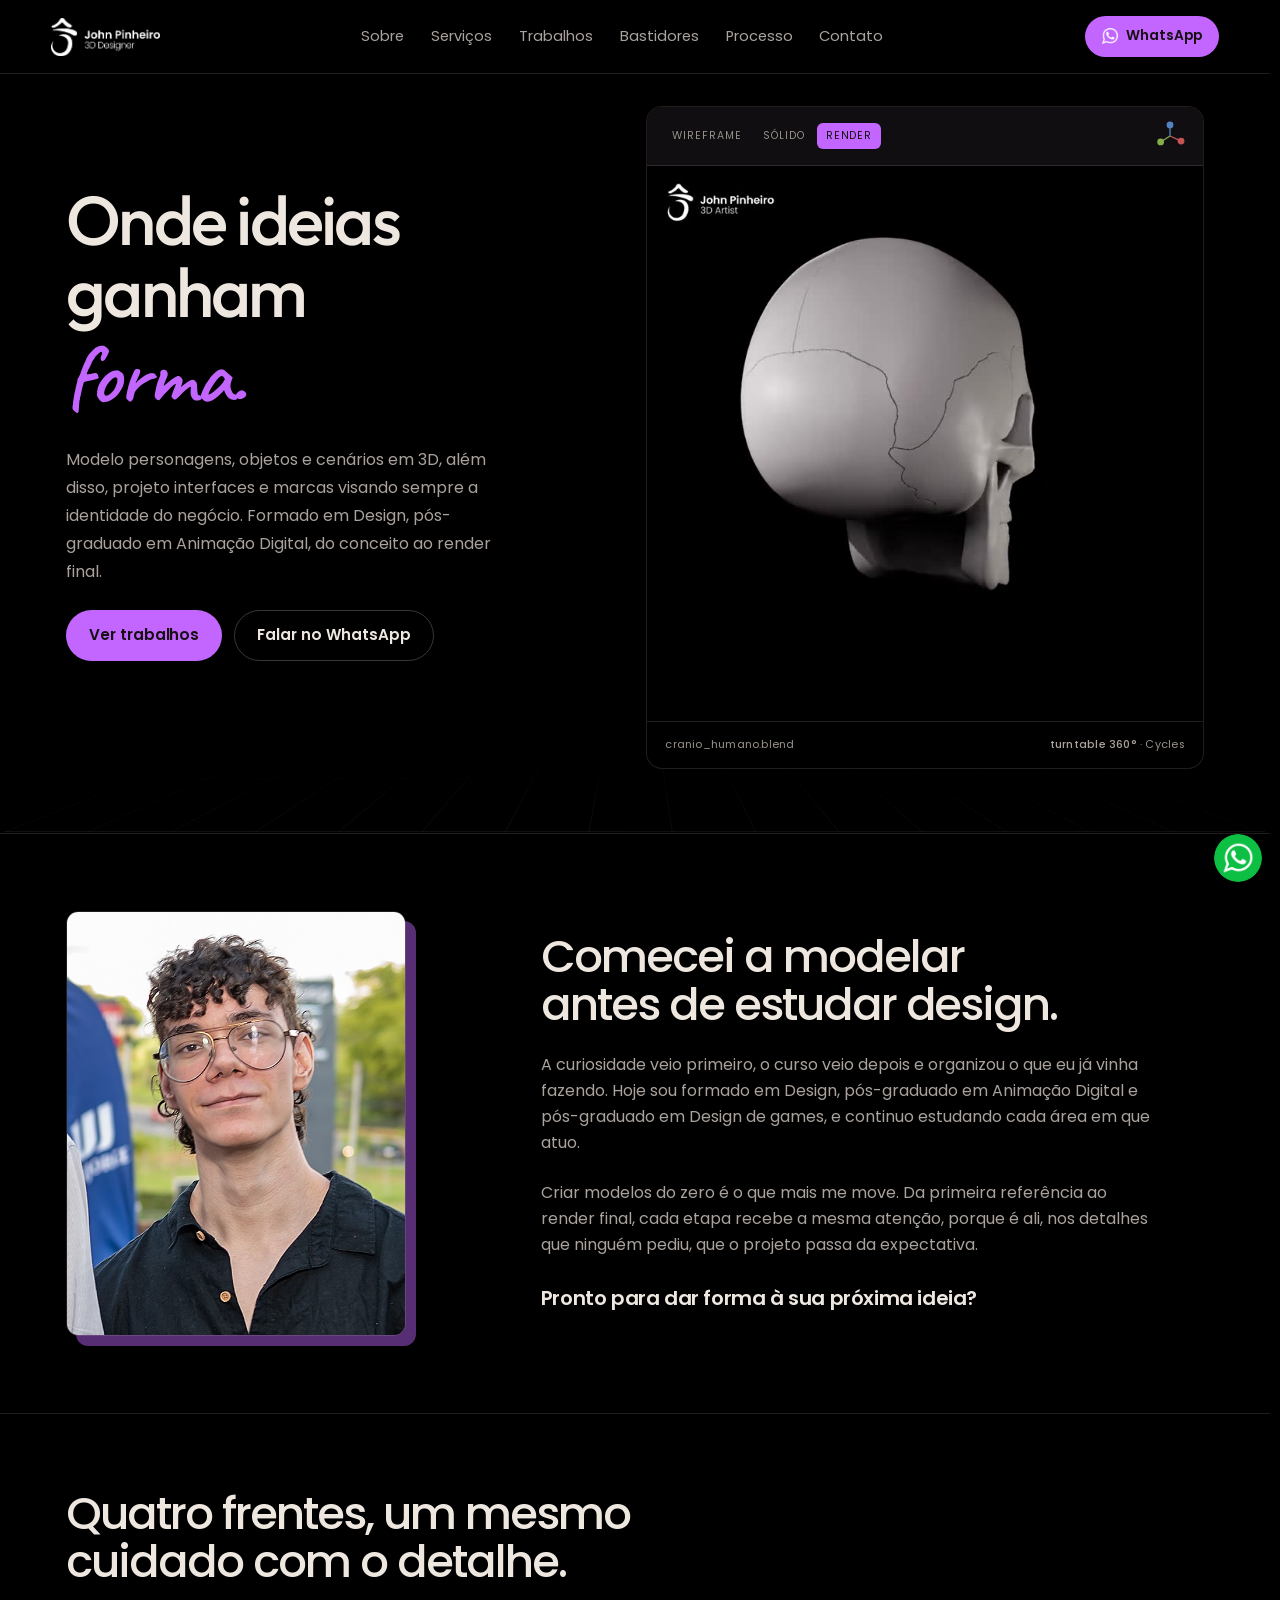
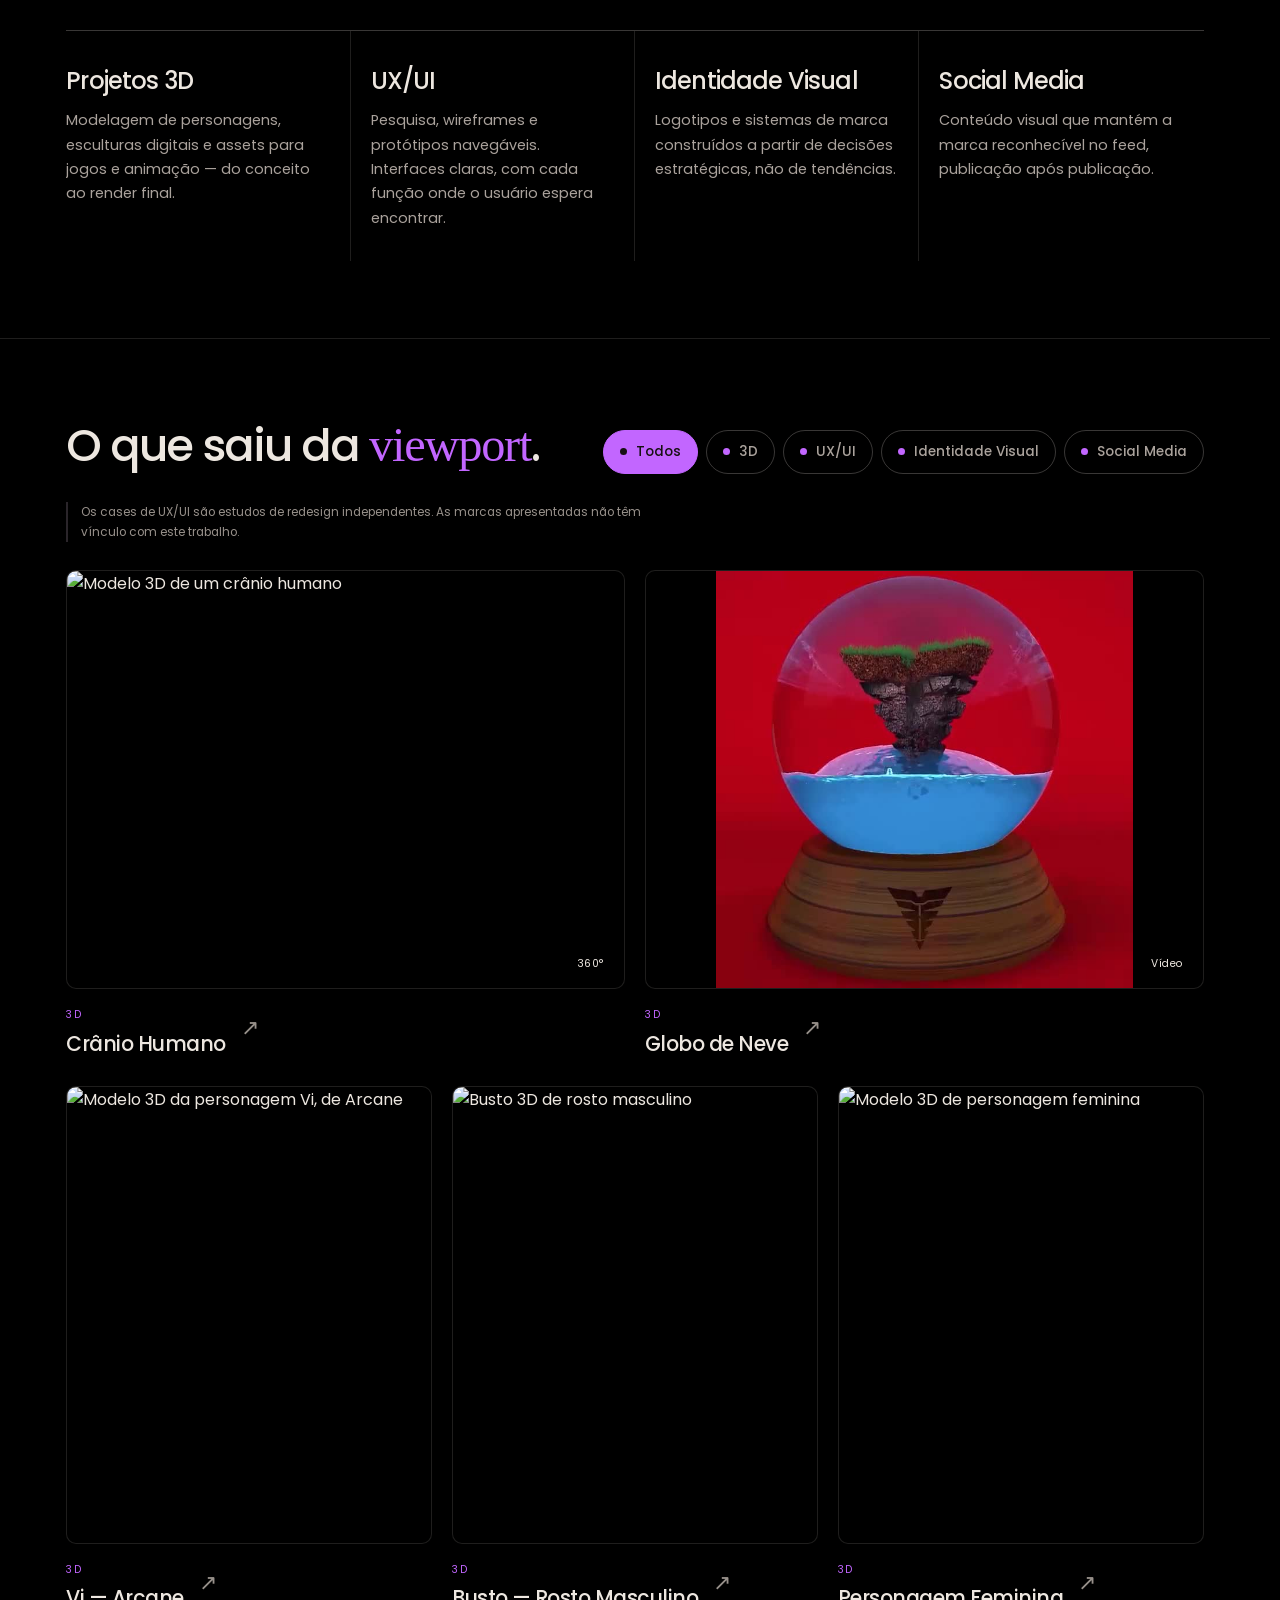
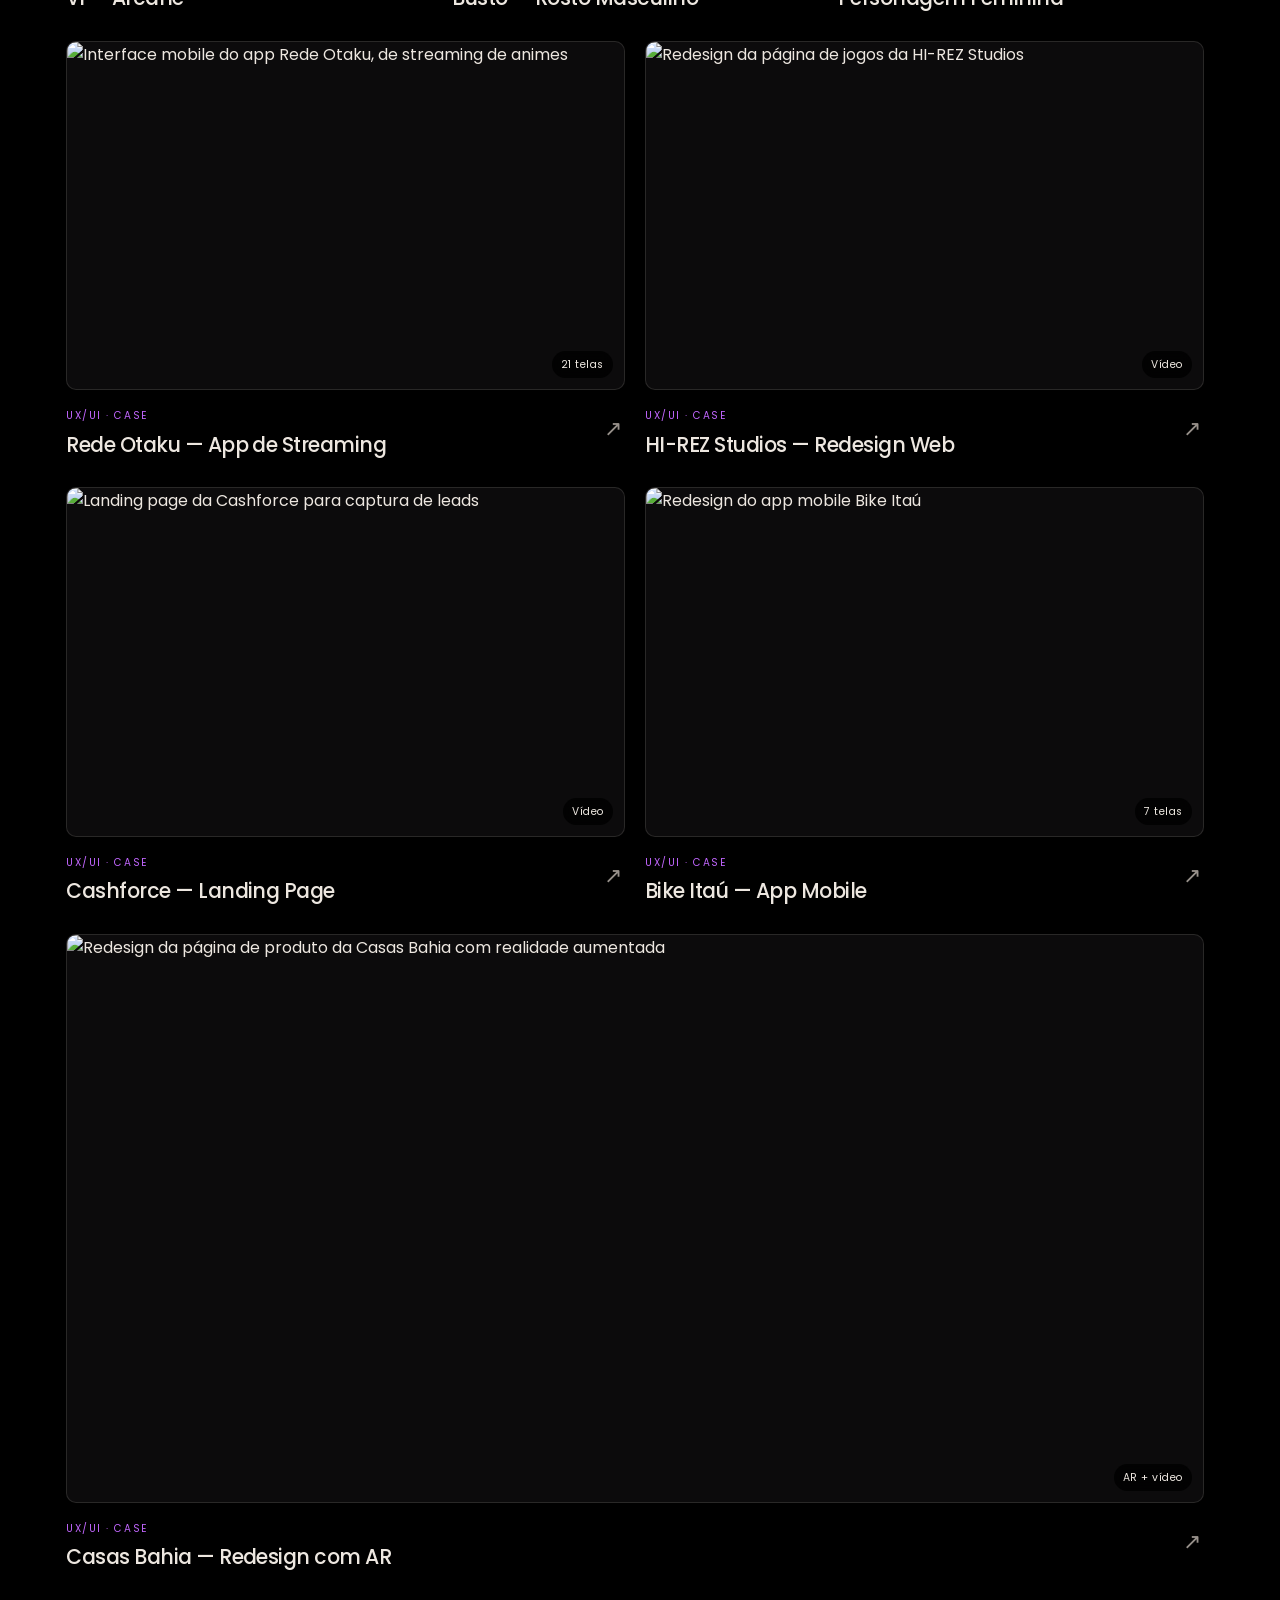
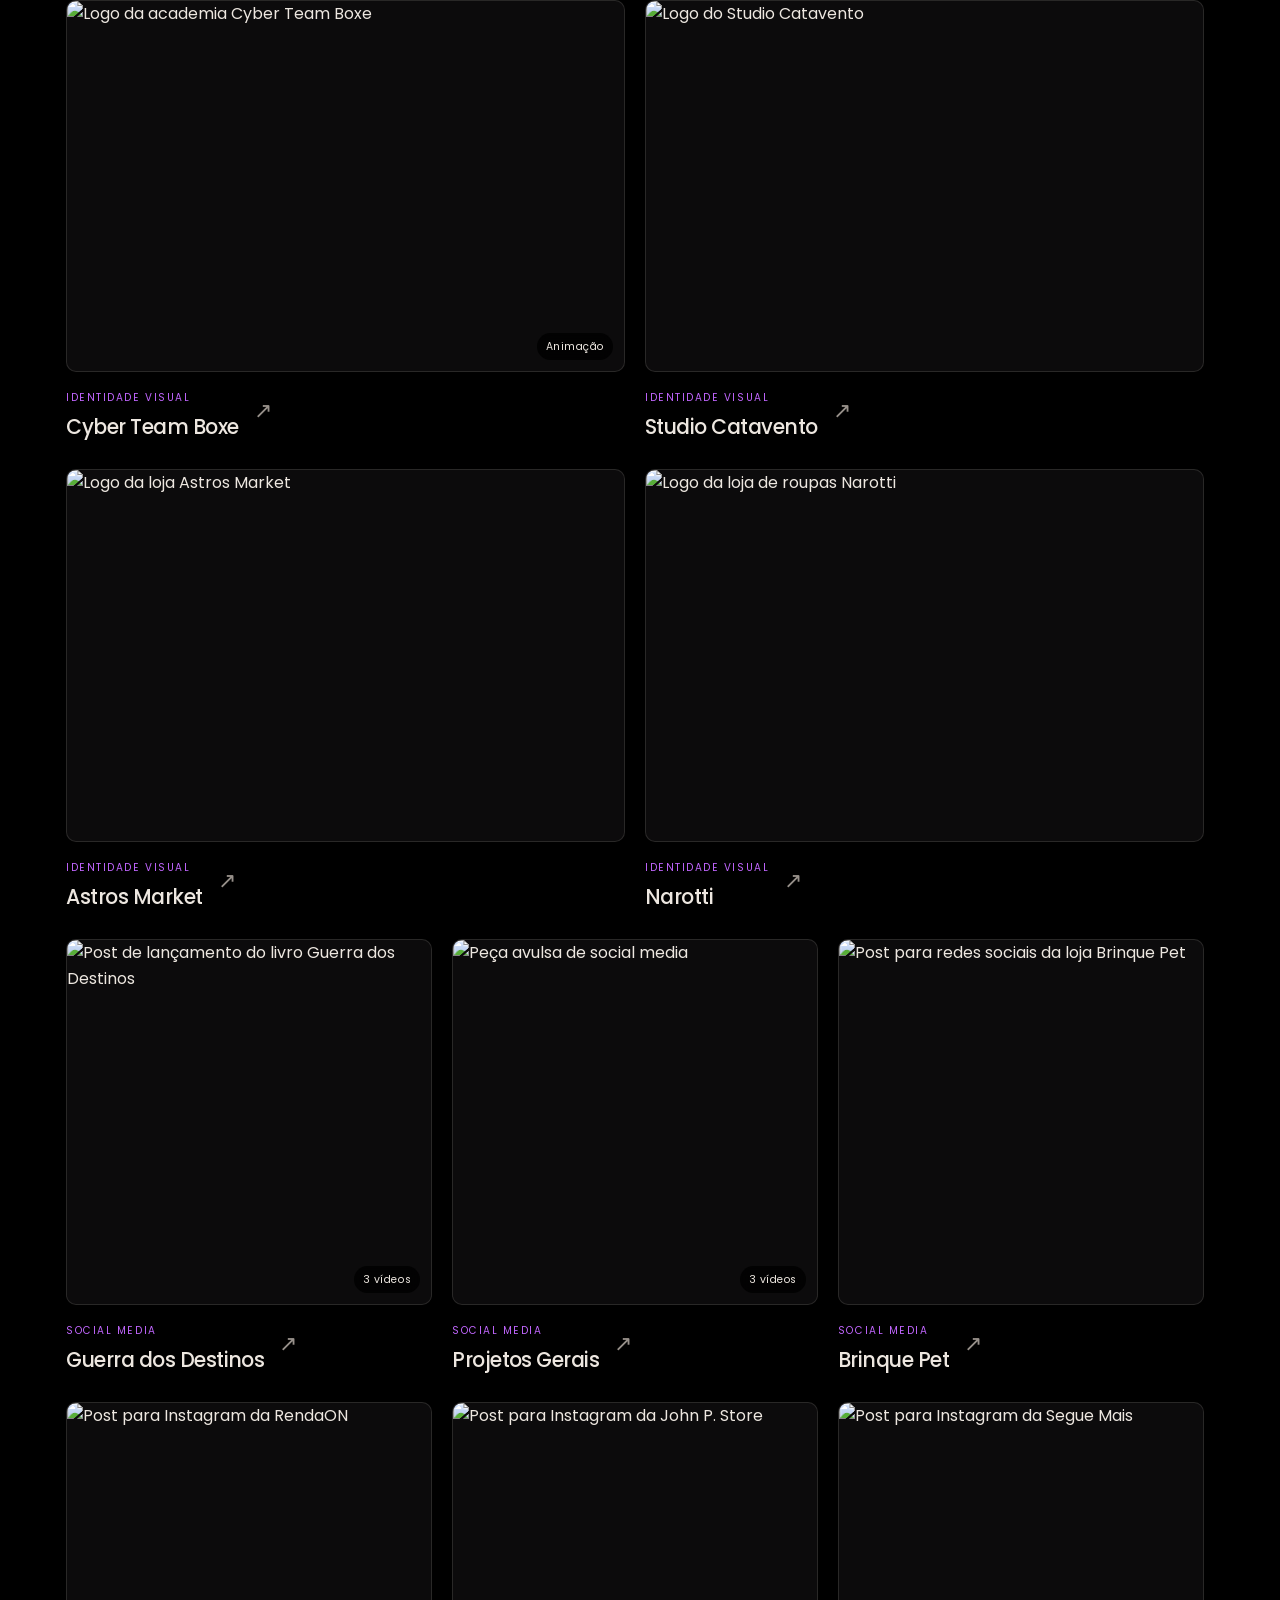
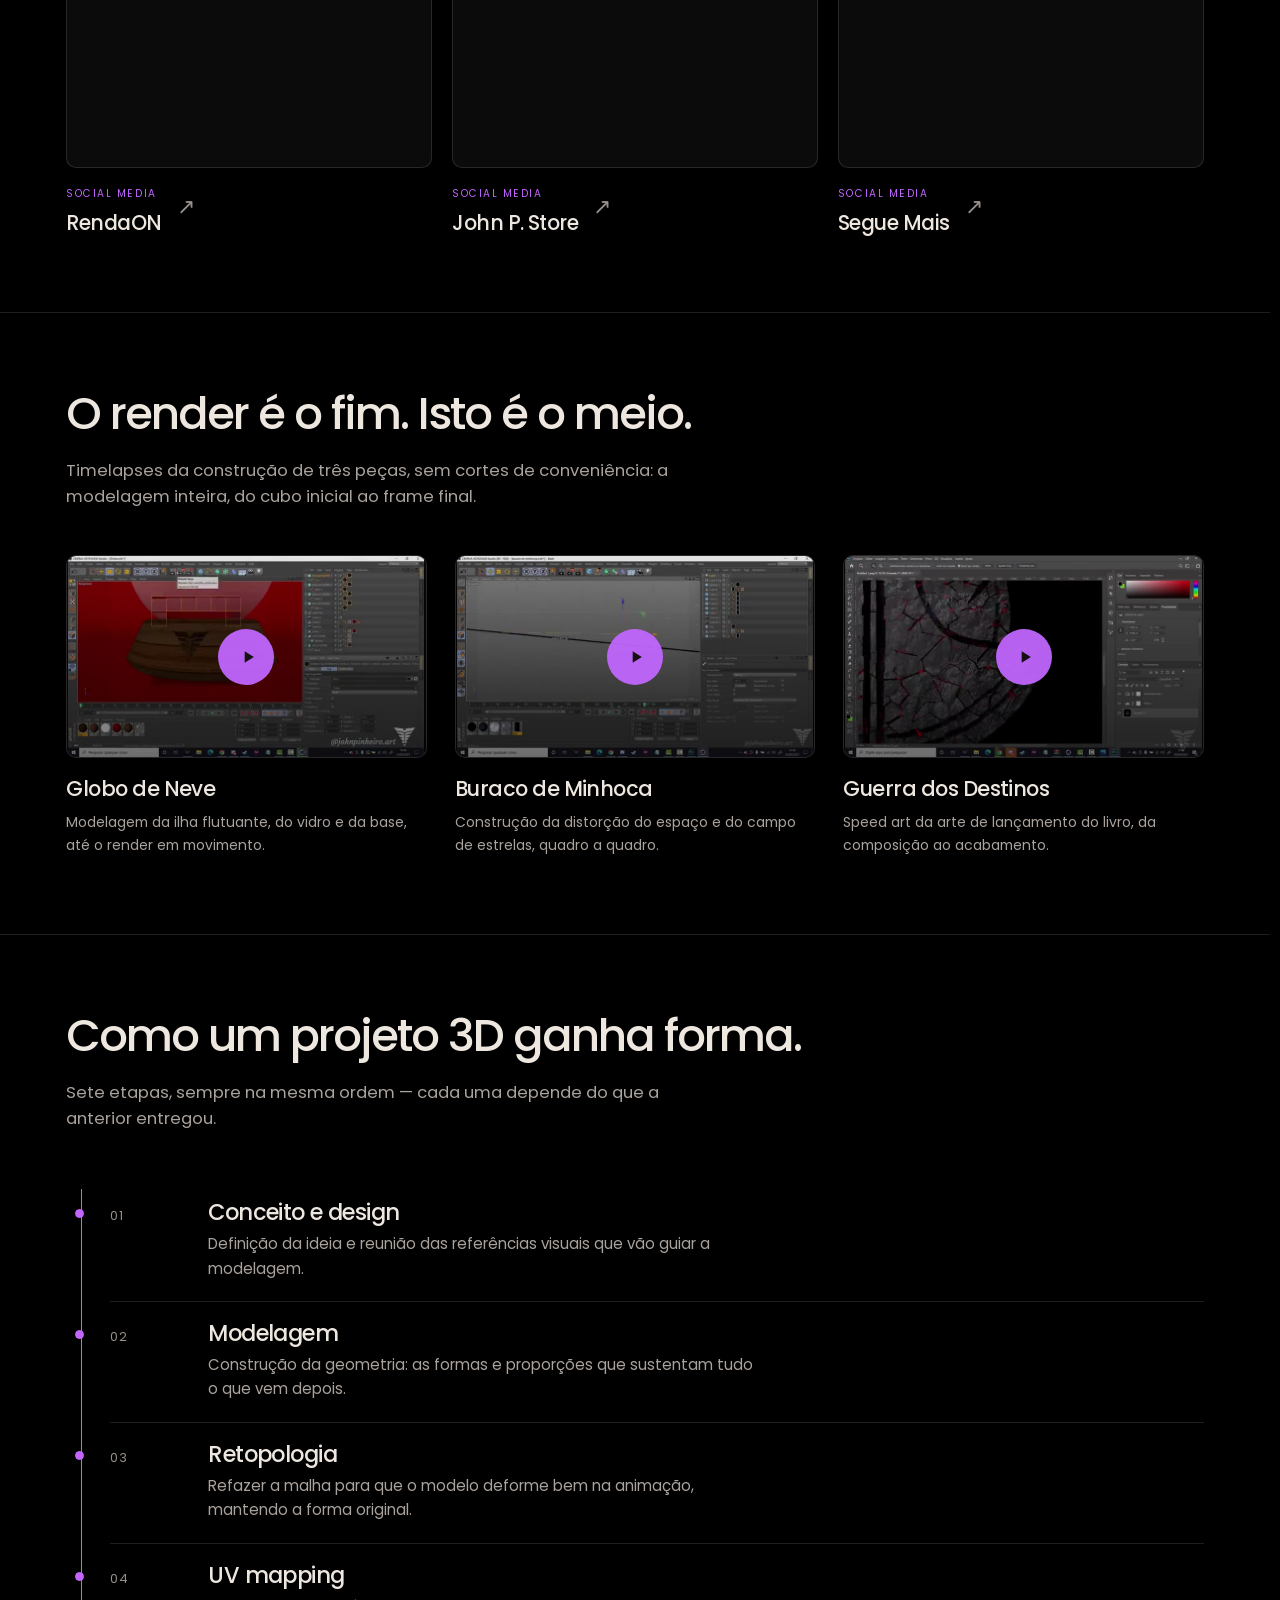
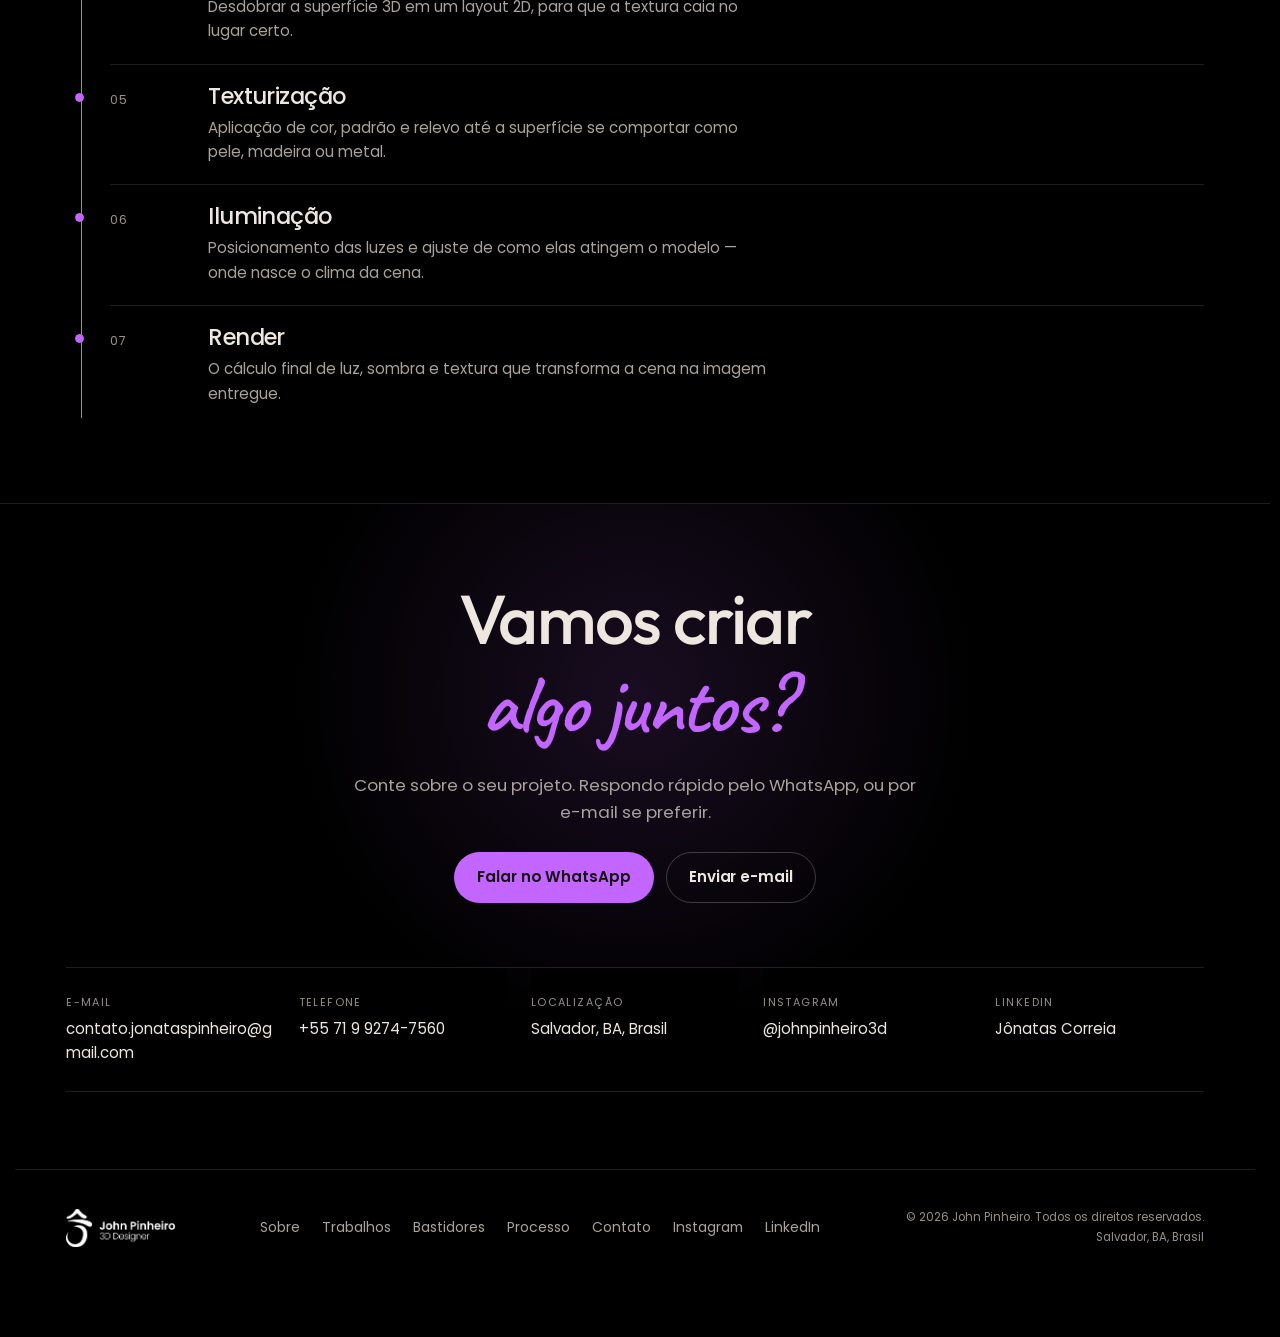
==== commit 00d6efdb: "att3" ====
--- a/index.html
+++ b/index.html
@@ -15,8 +15,8 @@
 <link rel="icon" type="image/png" href="[data-uri]">
 <link rel="preconnect" href="https://fonts.googleapis.com">
 <link rel="preconnect" href="https://fonts.gstatic.com" crossorigin>
-<link href="https://fonts.googleapis.com/css2?family=Poppins:ital,wght@0,400;0,500;0,600;0,700;0,800;1,400;1,500;1,600;1,700;1,800&amp;display=swap" rel="stylesheet">
-<link href="https://fonts.googleapis.com/css2?family=Caveat:wght@600&amp;family=Outfit:wght@500&amp;family=Permanent+Marker&amp;display=swap" rel="stylesheet">
+<link href="https://fonts.googleapis.com/css2?family=Poppins:ital,wght@0,400;0,500;0,600;0,700;0,800;1,400;1,500;1,600;1,700;1,800&amp;display=swap" rel="stylesheet">
+<link href="https://fonts.googleapis.com/css2?family=Caveat:wght@600&amp;family=Outfit:wght@500&amp;family=Permanent+Marker&amp;display=swap" rel="stylesheet">
 <style>
 /* ============================================================
    VIEWPORT — sistema visual derivado da janela 3D:
@@ -570,7 +570,7 @@
   .hero__title{font-size:clamp(2.3rem,10vw,3rem);}
 }
 </style>
-<link rel="stylesheet" href="refinement.css?v=9">
+<link rel="stylesheet" href="refinement.css?v=10">
 </head>
 <body>
 <a href="#inicio" class="skip-link">Pular para o conteúdo</a>
@@ -707,7 +707,7 @@
     <div class="wrap">
       <div class="work__head">
         <div class="section-head">
-          <h2>O que saiu da <span class="title-handwritten">viewport</span>.</h2>
+          <h2>O que saiu da <span class="title-handwritten">viewport</span>.</h2>
         </div>
         <div class="work__filters" role="group" aria-label="Filtrar trabalhos por área">
           <button class="filter-pill active" data-filter="all">Todos</button>
@@ -964,7 +964,7 @@
   <section id="contato" class="contact band">
     <div class="contact__glow" aria-hidden="true"></div>
     <div class="wrap contact__inner">
-      <h2>Vamos criar <span class="contact__handwritten">algo juntos?</span></h2>
+      <h2>Vamos criar <span class="contact__handwritten">algo juntos?</span></h2>
       <p class="lead">Conte sobre o seu projeto. Respondo rápido pelo WhatsApp, ou por e-mail se preferir.</p>
       <div class="contact__actions">
         <a href="https://api.whatsapp.com/send?phone=5571992747560" target="_blank" rel="noopener" class="btn btn--solid">Falar no WhatsApp</a>
--- a/refinement.css
+++ b/refinement.css
@@ -1,7 +1,7 @@
 /* Gallery direction: generous media, quiet chrome, original palette and order. */
 :root {
-  --pad: clamp(22px, 5vw, 80px);
-  --band: clamp(80px, 9vw, 144px);
+  --pad: clamp(20px, 4vw, 60px);
+  --band: clamp(52px, 6vw, 96px);
   --haze: #aaa29c;
   --haze-2: #97908a;
   --line: rgba(237,231,224,.13);
@@ -13,20 +13,20 @@
 main, section, .wrap, .work-card, .case-block, .case-video-item { min-width: 0; }
 h1, h2, h3, h4 { font-variation-settings: 'wdth' 100; text-wrap: balance; }
 section[id] { scroll-margin-top: 96px; }
-.wrap, .footer { max-width: 1440px; }
-.nav { min-height: 86px; padding-block: 18px; }
+.wrap, .footer { max-width: 1240px; }
+.nav { min-height: 74px; padding-block: 12px; }
 .nav__links { gap: clamp(18px, 2.1vw, 32px); }
-.nav__logo-img { height: 44px; }
-.btn { min-height: 50px; justify-content: center; }
+.nav__logo-img { height: 38px; }
+.btn { min-height: 44px; padding: 12px 22px; justify-content: center; }
 .eyebrow, .section-head .eyebrow { color: var(--ax-select); font-size: .7rem; letter-spacing: .18em; }
 .eyebrow::before { content: none; }
 .section-head { max-width: 780px; gap: 20px; }
-.section-head h2, .about__body h2 { font-size: clamp(2.1rem, 4.2vw, 3.8rem); line-height: 1.07; letter-spacing: -.045em; }
+.section-head h2, .about__body h2 { font-size: clamp(1.9rem, 3.5vw, 3.1rem); line-height: 1.07; letter-spacing: -.045em; }
 .section-head p:not(.eyebrow) { max-width: 58ch; }
-.hero { padding-block: clamp(24px, 3vw, 44px) clamp(72px, 8vw, 120px); }
+.hero { padding-block: clamp(20px, 2.5vw, 36px) clamp(48px, 5vw, 76px); }
 .hero__inner { grid-template-columns: minmax(0, 1fr) minmax(0, 1.08fr); gap: clamp(32px, 5vw, 80px); }
-.hero__copy { gap: 30px; }
-.hero__title { font-family: 'Outfit', 'Poppins', sans-serif; font-weight: 500; font-size: clamp(3.1rem, 6.3vw, 6rem); line-height: 1.04; letter-spacing: -.04em; }
+.hero__copy { gap: 24px; }
+.hero__title { font-family: 'Outfit', 'Poppins', sans-serif; font-weight: 500; font-size: clamp(2.8rem, 5.4vw, 5rem); line-height: 1.04; letter-spacing: -.04em; }
 .hero__title em { display: inline-block; font-family: 'Caveat', cursive; font-weight: 600; font-style: normal; font-size: 1.24em; line-height: 1.1; letter-spacing: -.025em; }
 .hero__sub { font-size: clamp(1rem, 1.25vw, 1.125rem); line-height: 1.75; max-width: 45ch; }
 .hero__meta:empty { display: none; }
@@ -36,8 +36,8 @@
 .vp__stage { background: #000; }
 .vp__stage video { object-fit: contain; }
 .vp__foot { flex-wrap: wrap; padding: 14px 18px; font-size: .68rem; }
-.about__grid { grid-template-columns: minmax(0,.75fr) minmax(0,1.25fr); align-items: center; gap: clamp(40px, 8vw, 120px); }
-.about__photo { width: 100%; max-width: 400px; }
+.about__grid { grid-template-columns: minmax(0,.75fr) minmax(0,1.25fr); align-items: center; gap: clamp(32px, 6vw, 80px); }
+.about__photo { width: 100%; max-width: 340px; }
 .about__photo::before { inset: 10px -10px -10px 10px; border-radius: 12px; background: var(--ax-select); opacity: .45; }
 .about__photo::after { display: none; }
 .about__photo img { aspect-ratio: 4/5; border-color: var(--line); }
@@ -45,7 +45,7 @@
 .about__body p { max-width: 62ch; }
 .about__lead { font-size: 1.25rem; }
 .areas__grid { gap: 0; border-top: 1px solid var(--line-2); }
-.area { border: 0; border-right: 1px solid var(--line); border-radius: 0; padding: 30px 26px; gap: 16px; min-height: 280px; }
+.area { border: 0; border-right: 1px solid var(--line); border-radius: 0; padding: 24px 20px; gap: 14px; min-height: 230px; }
 .area:first-child { padding-left: 0; }
 .area:last-child { border-right: 0; }
 .area h3 { font-size: 1.5rem; letter-spacing: -.035em; }
@@ -58,7 +58,7 @@
 .filter-pill.active, .filter-pill[data-filter="all"].active { background: var(--ax-select); border-color: var(--ax-select); color: #171013; }
 .filter-pill.active::before { background: #171013; box-shadow: none; }
 .work__note { margin-top: 28px; max-width: 76ch; }
-.work__grid { grid-template-columns: repeat(6, minmax(0,1fr)); gap: 42px 24px; margin-top: 40px; }
+.work__grid { grid-template-columns: repeat(6, minmax(0,1fr)); gap: 30px 20px; margin-top: 28px; }
 .work-card { grid-column: span 2; border-radius: 0; overflow: visible; background: transparent; }
 .work-card__img { width: 100%; border-radius: 10px; background: #0c0b0c; border: 1px solid var(--line); aspect-ratio: 1; }
 .work-card__img img { object-fit: contain; }
@@ -85,9 +85,9 @@
 .reel__body { padding: 20px 0 0; gap: 12px; }
 .reel__body h3 { font-size: 1.3rem; font-weight: 500; }
 .reel__body p { line-height: 1.65; }
-.process-item { grid-template-columns: 72px 1fr; padding-block: 26px; }
+.process-item { grid-template-columns: 72px 1fr; padding-block: 20px; }
 .process-item h3 { font-size: 1.4rem; font-weight: 500; margin-bottom: 8px; }
-.contact__inner h2 { font-family: 'Outfit', 'Poppins', sans-serif; font-weight: 500; font-size: clamp(2.6rem,6.5vw,5.8rem); max-width: 13ch; line-height: 1.1; letter-spacing: -.025em; }
+.contact__inner h2 { font-family: 'Outfit', 'Poppins', sans-serif; font-weight: 500; font-size: clamp(2.3rem,5.4vw,4.8rem); max-width: 13ch; line-height: 1.1; letter-spacing: -.025em; }
 .contact__handwritten { display: block; font-family: 'Caveat', cursive; font-weight: 600; font-size: 1.2em; line-height: 1.15; letter-spacing: -.025em; color: var(--ax-select); }
 .title-handwritten { font-family: 'Permanent Marker', cursive; font-weight: 400; font-size: 1.08em; line-height: 1.2; letter-spacing: -.025em; color: var(--ax-select); }
 .contact__grid { border-radius: 0; border-block: 1px solid var(--line); background: transparent; gap: 24px; }
@@ -111,7 +111,7 @@
 /* Case studies: preserve every image in document order, without filmstrip scroll. */
 .case-hero { max-width: 1160px; padding-top: clamp(48px,7vw,100px); gap: 22px; }
 .case-hero h1 { font-size: clamp(2.7rem,6vw,5.6rem); line-height: 1.04; letter-spacing: -.05em; }
-.case-cover { max-width: 1440px; margin-top: 18px; }
+.case-cover { max-width: 1240px; margin-top: 18px; }
 .case-block { max-width: 1160px; }
 .case-block__inner { margin-bottom: 32px; }
 .case-block__inner h2 { font-size: clamp(1.8rem,3.2vw,2.8rem); line-height: 1.15; }
@@ -145,20 +145,20 @@
   .reel:first-child { grid-column: 1/-1; }
 }
 @media (max-width:900px) {
-  .nav { min-height: 76px; padding-block: 14px; }
+  .nav { min-height: 66px; padding-block: 10px; }
   .hero__inner { grid-template-columns: 1fr; gap: 42px; }
-  .hero__title { max-width: 12ch; font-size: clamp(3.4rem,9vw,5.5rem); }
+  .hero__title { max-width: 12ch; font-size: clamp(2.8rem,7.5vw,4.6rem); }
   .hero__sub { max-width: 58ch; }
   .vp { max-width: 620px; justify-self: center; }
   .about__grid { grid-template-columns: minmax(0,.8fr) minmax(0,1.2fr); gap: 36px; }
-  .about__body h2 { font-size: 2.4rem; }
+  .about__body h2 { font-size: 2.1rem; }
   .work__grid { grid-template-columns: repeat(2,minmax(0,1fr)); gap: 32px 20px; }
   .work-card, .work-card:nth-child(-n+2), .work-card[data-cat="uxui"], .work-card[data-cat="identidade"], .work-card[data-cat="uxui"]:nth-child(10) { grid-column: auto; }
   .work-card[data-cat="uxui"]:nth-child(10) .work-card__img { aspect-ratio: 16/10; }
 }
 @media (max-width:600px) {
   .hero__copy { gap: 24px; }
-  .hero__title { font-size: clamp(3rem,12vw,4.5rem); }
+  .hero__title { font-size: clamp(2.5rem,10vw,3.6rem); }
   .hero__actions { width: 100%; gap: 10px; }
   .hero__actions .btn { padding: 13px 19px; font-size: .9rem; }
   .vp__bar { padding: 8px 10px; gap: 4px; }
@@ -166,7 +166,7 @@
   .vp__foot { padding: 12px; gap: 5px 10px; }
   .about__grid { grid-template-columns: 1fr; gap: 48px; }
   .about__photo { max-width: 320px; width: calc(100% - 10px); }
-  .about__body h2 { font-size: clamp(2.1rem,8vw,2.8rem); }
+  .about__body h2 { font-size: clamp(1.9rem,7vw,2.4rem); }
   .areas__grid { grid-template-columns: 1fr; }
   .area, .area:first-child, .area:nth-child(3) { padding: 28px 0; border-right: 0; border-bottom: 1px solid var(--line); border-top: 0; min-height: 0; }
   .area__go { padding-top: 6px; }
@@ -174,7 +174,7 @@
   .work-card[data-cat="3d"] .work-card__img { aspect-ratio: 1; }
   .work-card[data-cat="uxui"] .work-card__img { aspect-ratio: 4/3; }
   .work-card__body h3 { font-size: 1.25rem; }
-  .reels__grid { grid-template-columns: 1fr; gap: 38px; }
+  .reels__grid { grid-template-columns: 1fr; gap: 28px; }
   .reel:first-child { grid-column: auto; }
   .process-item { grid-template-columns: 1fr; gap: 8px; }
   .contact__grid { gap: 0; }
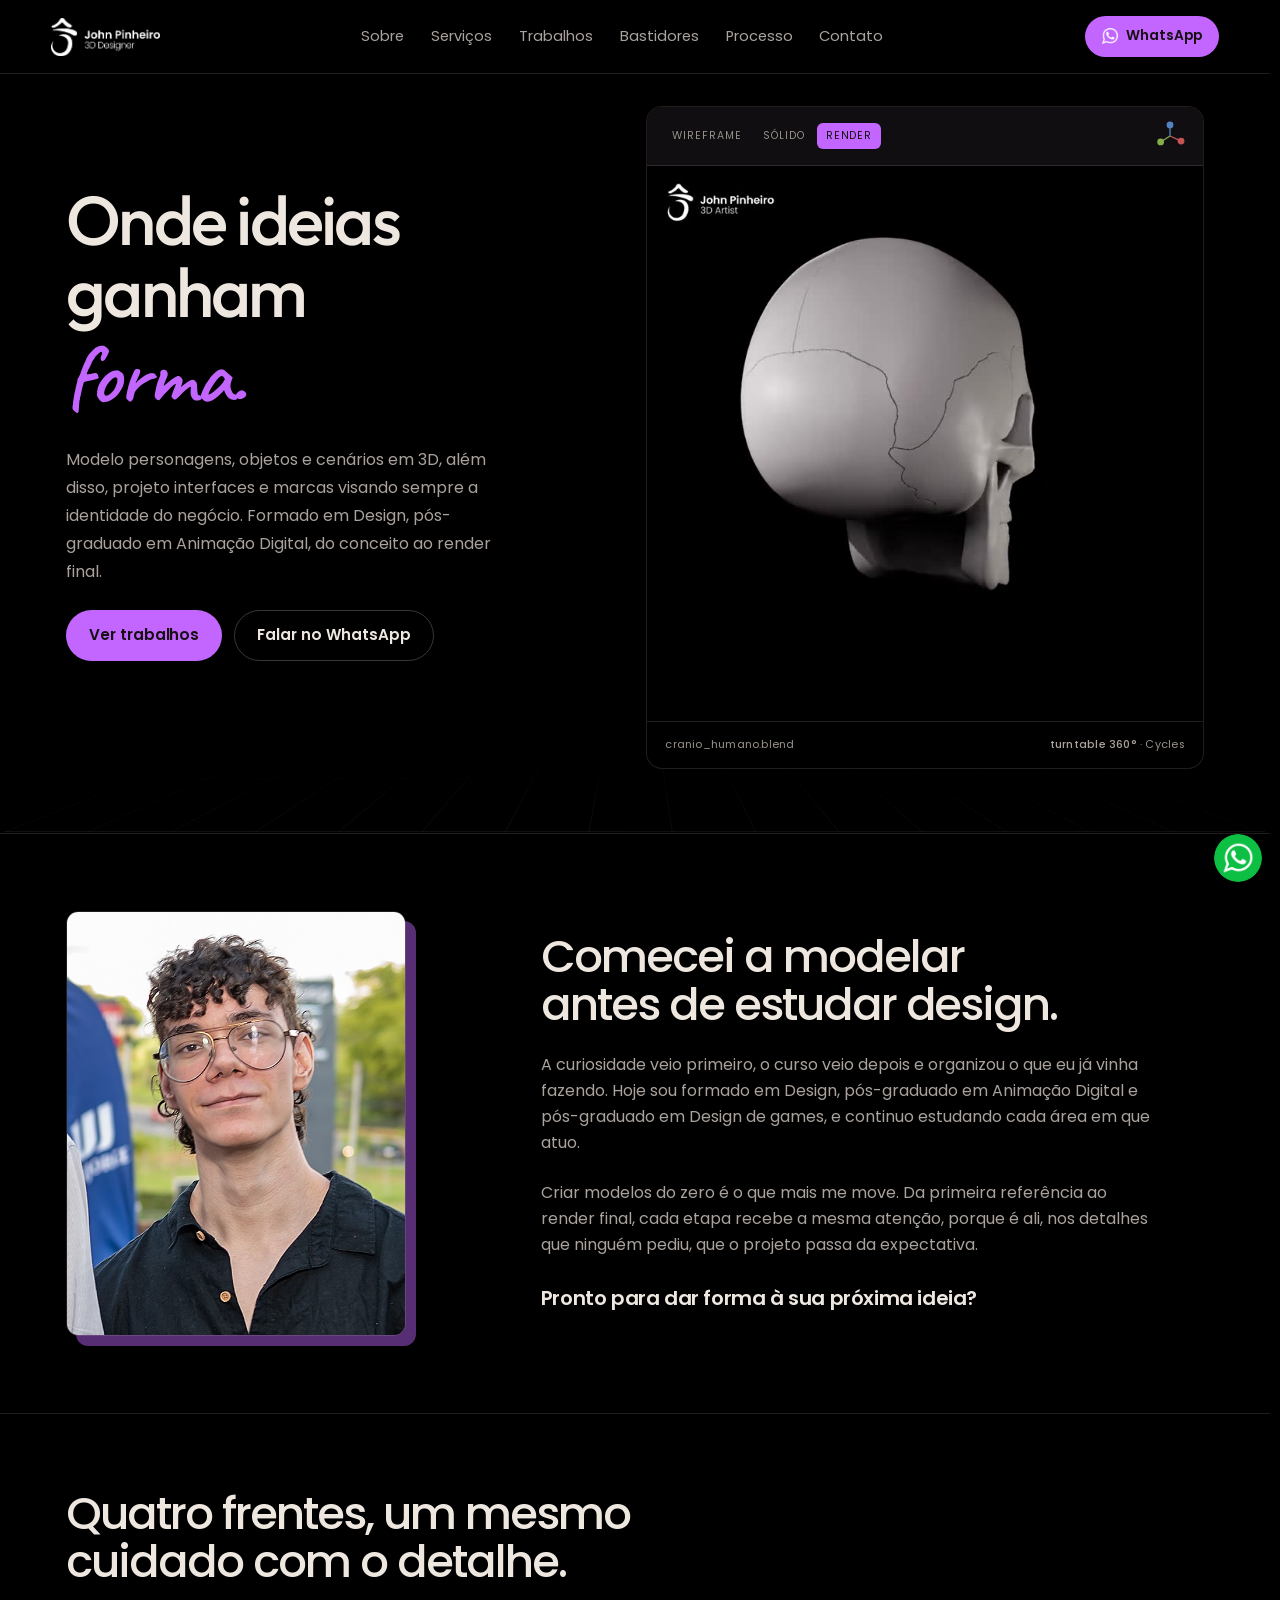
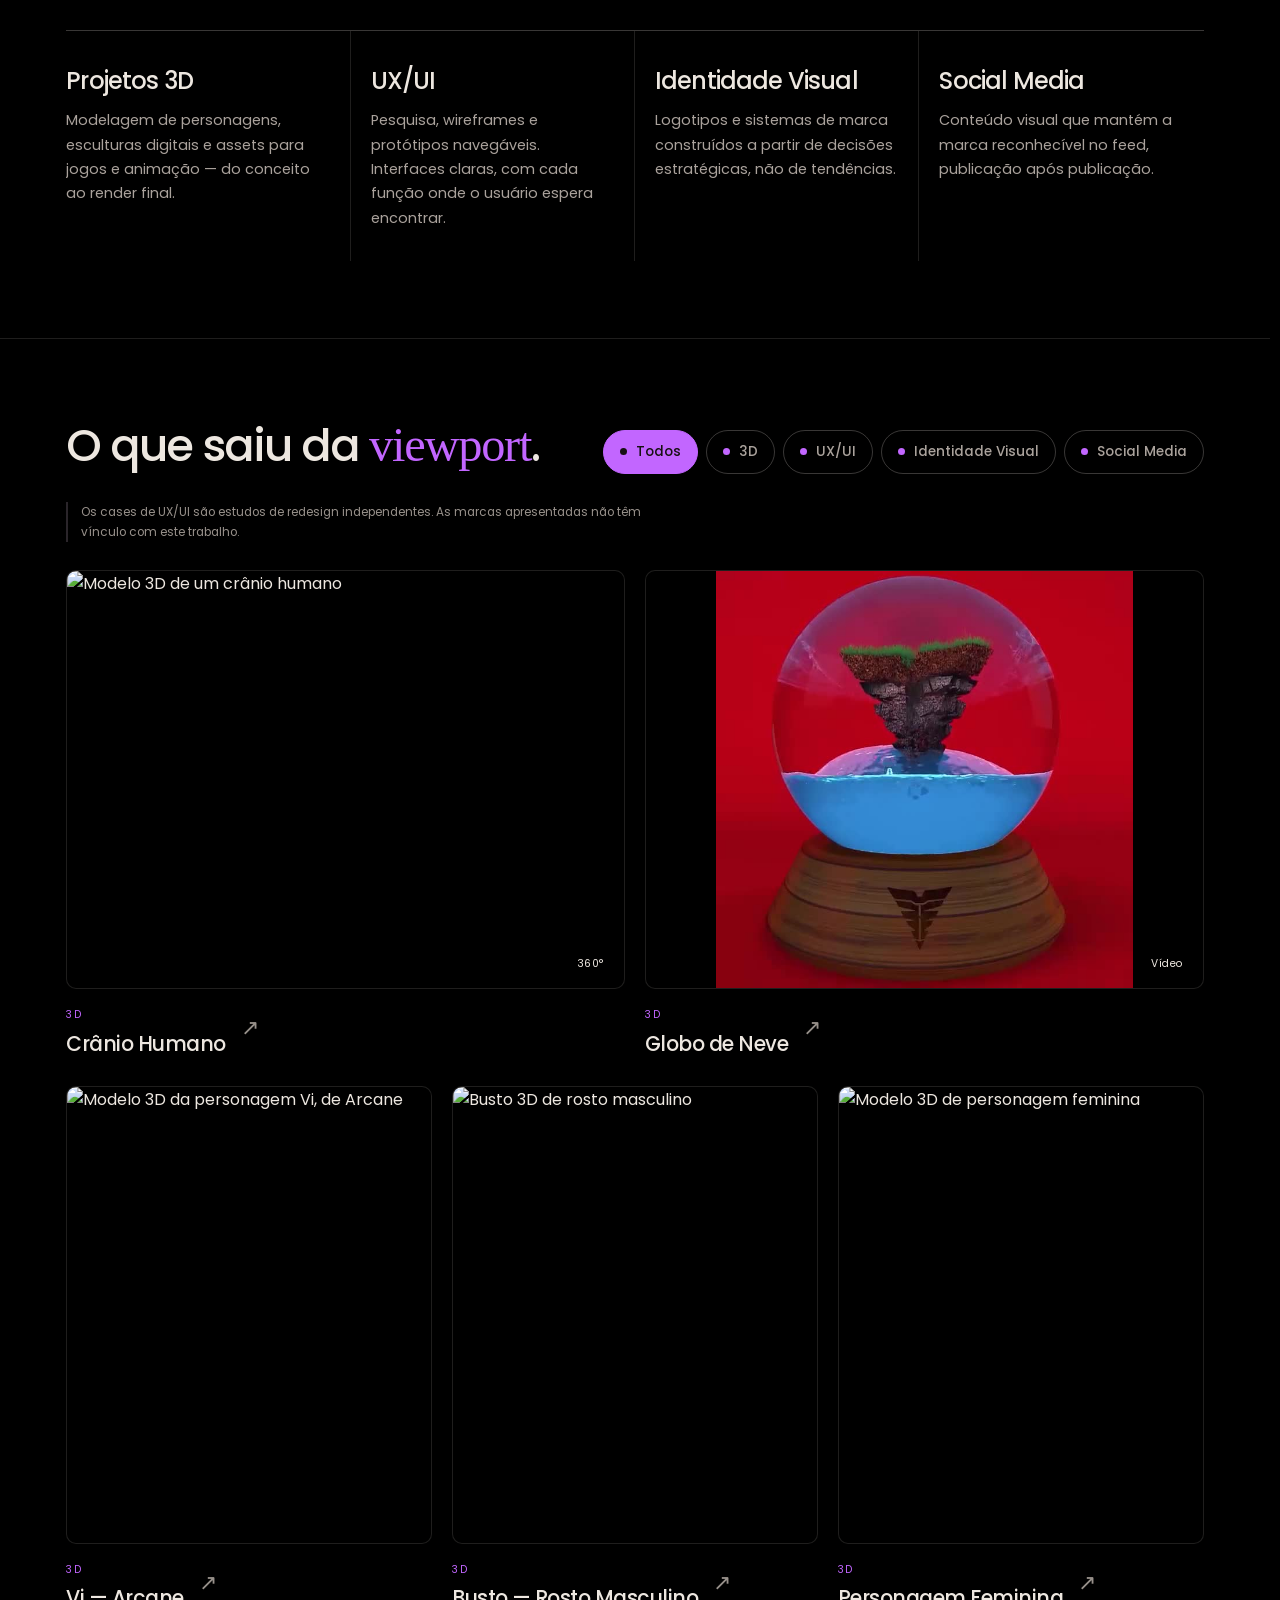
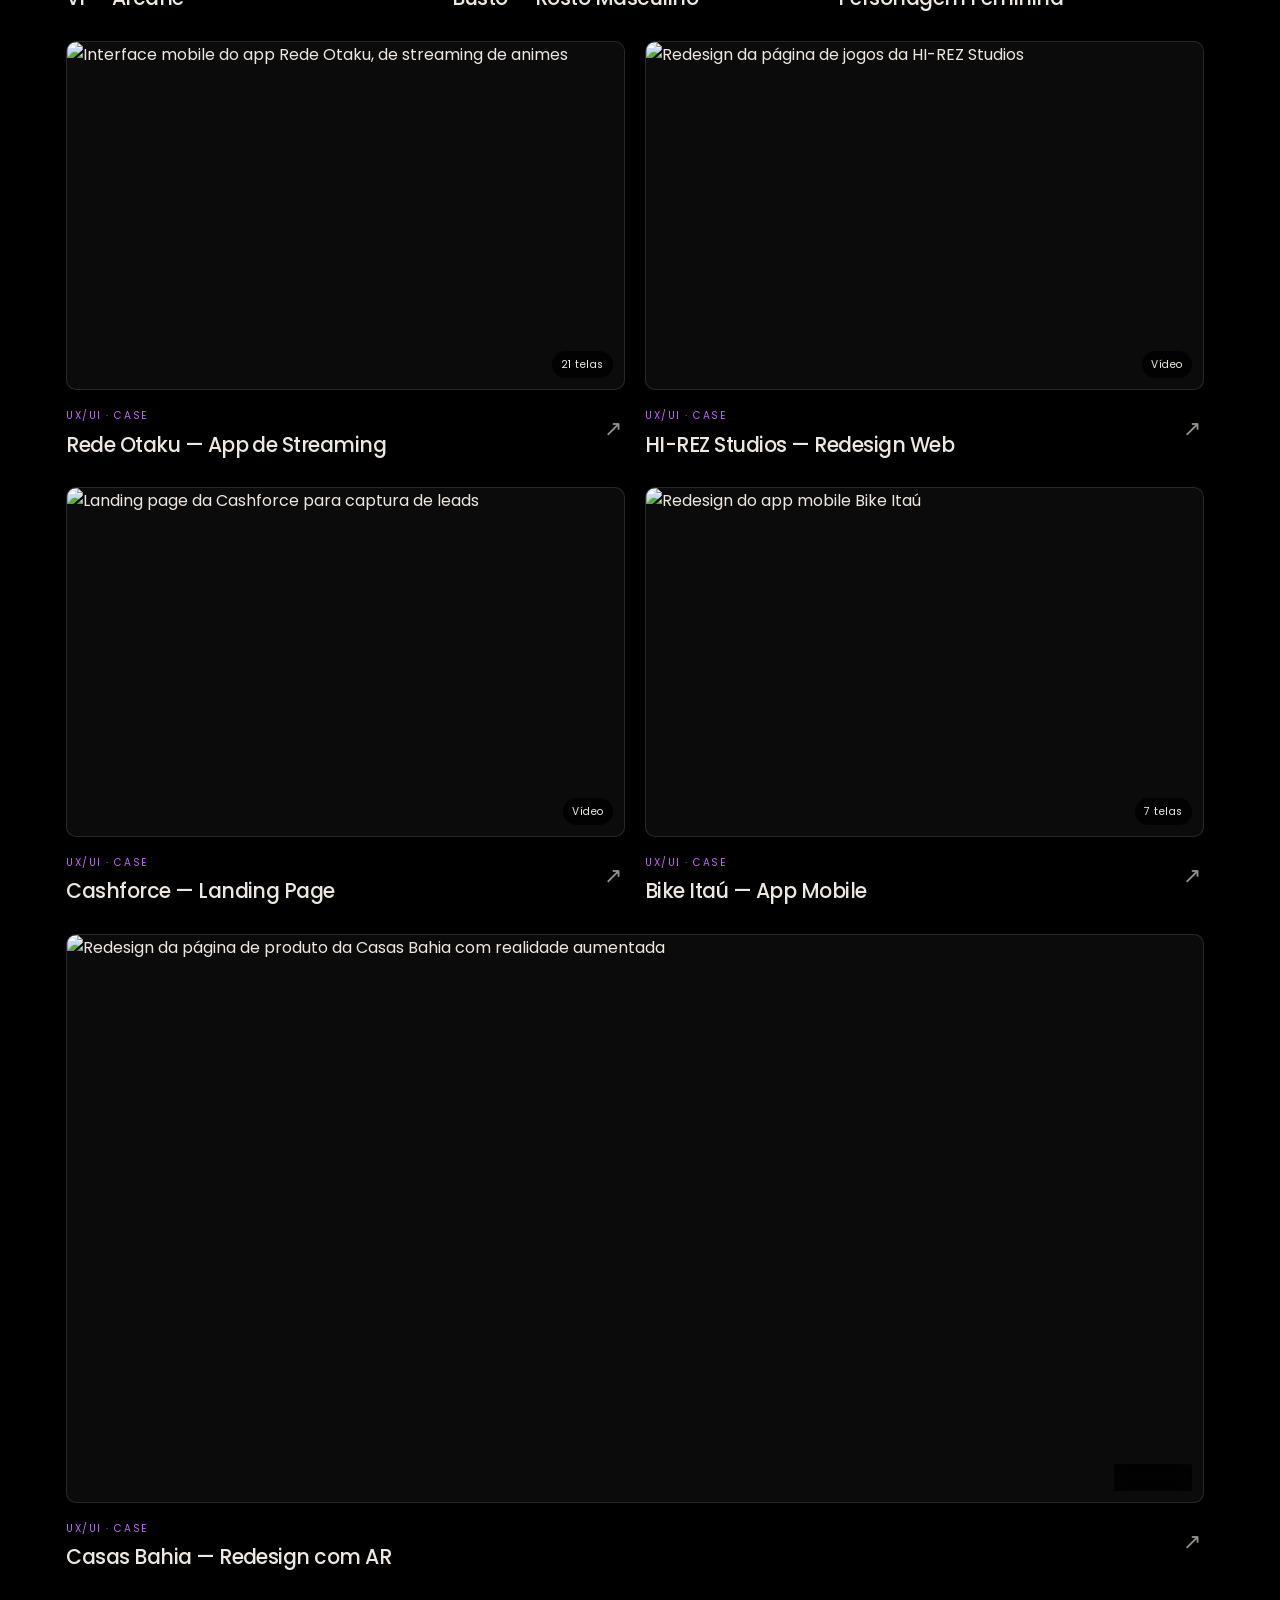
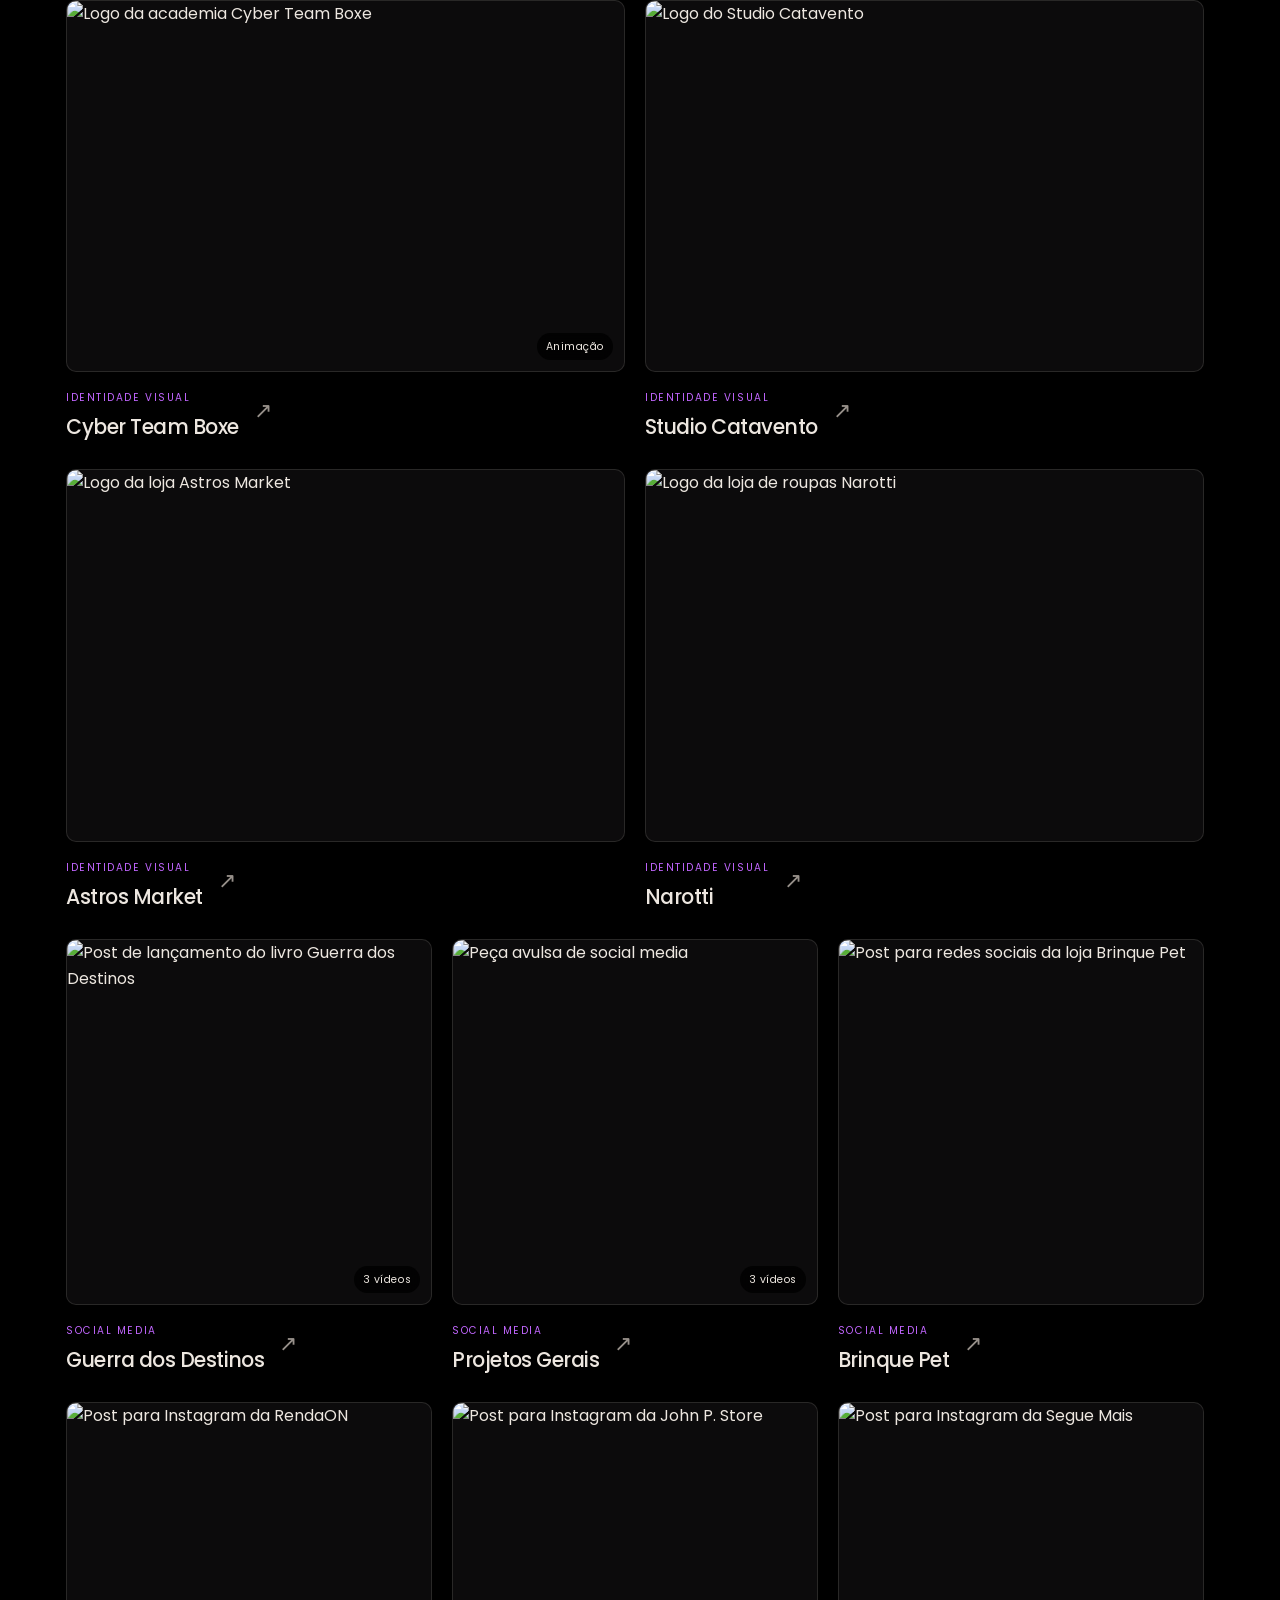
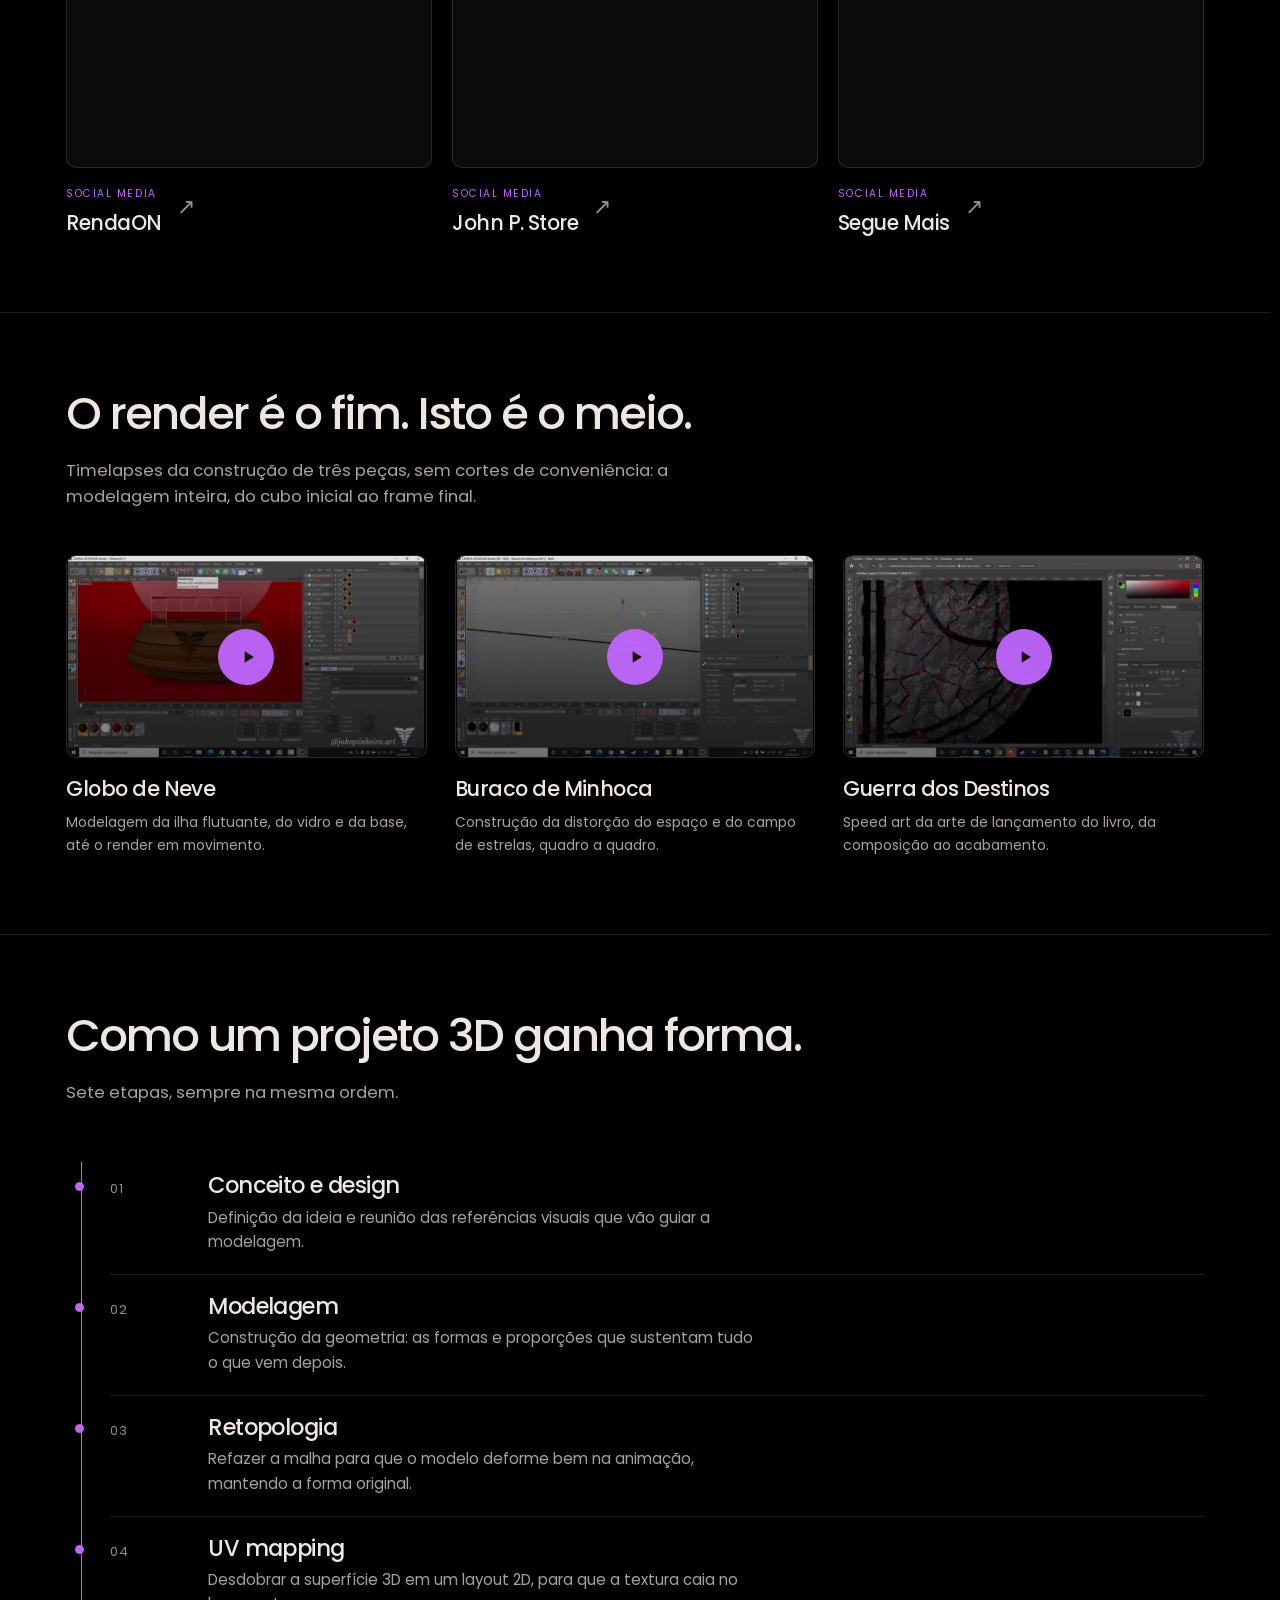
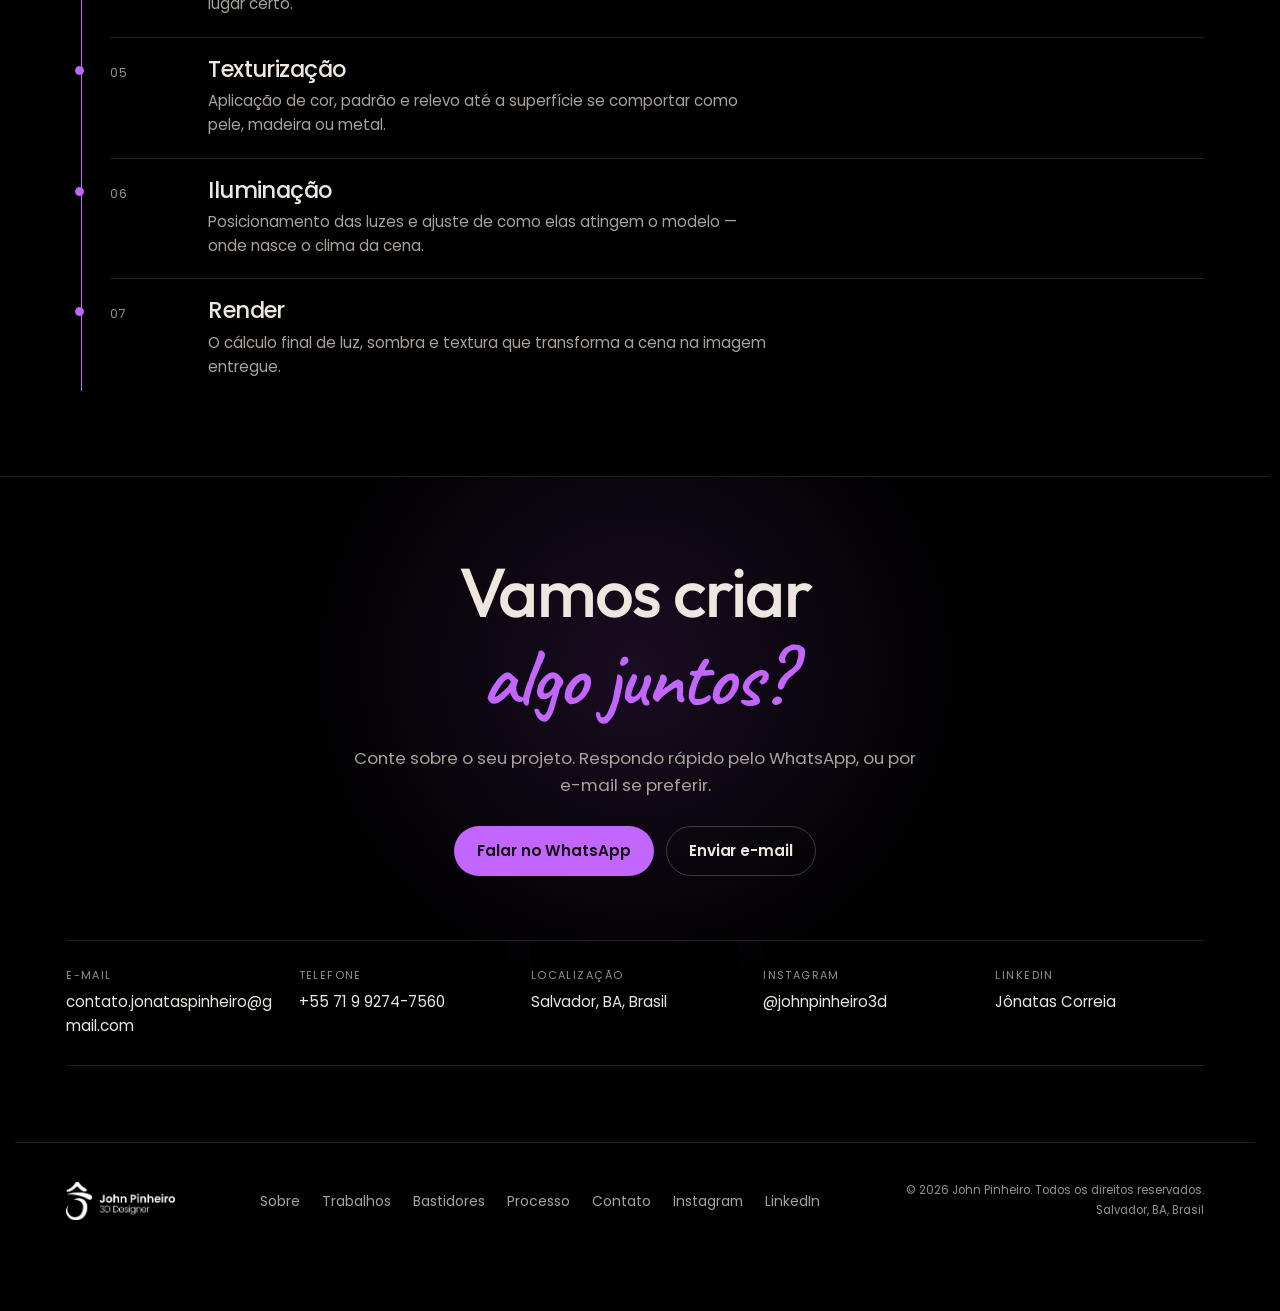
==== commit 56bf702f: "Update index.html" ====
--- a/index.html
+++ b/index.html
@@ -945,7 +945,7 @@
     <div class="wrap">
       <div class="section-head">
         <h2>Como um projeto 3D ganha forma.</h2>
-        <p>Sete etapas, sempre na mesma ordem — cada uma depende do que a anterior entregou.</p>
+        <p>Sete etapas, sempre na mesma ordem.</p>
       </div>
       <div class="process__list" id="processList">
         <div class="process__rail" aria-hidden="true"></div>
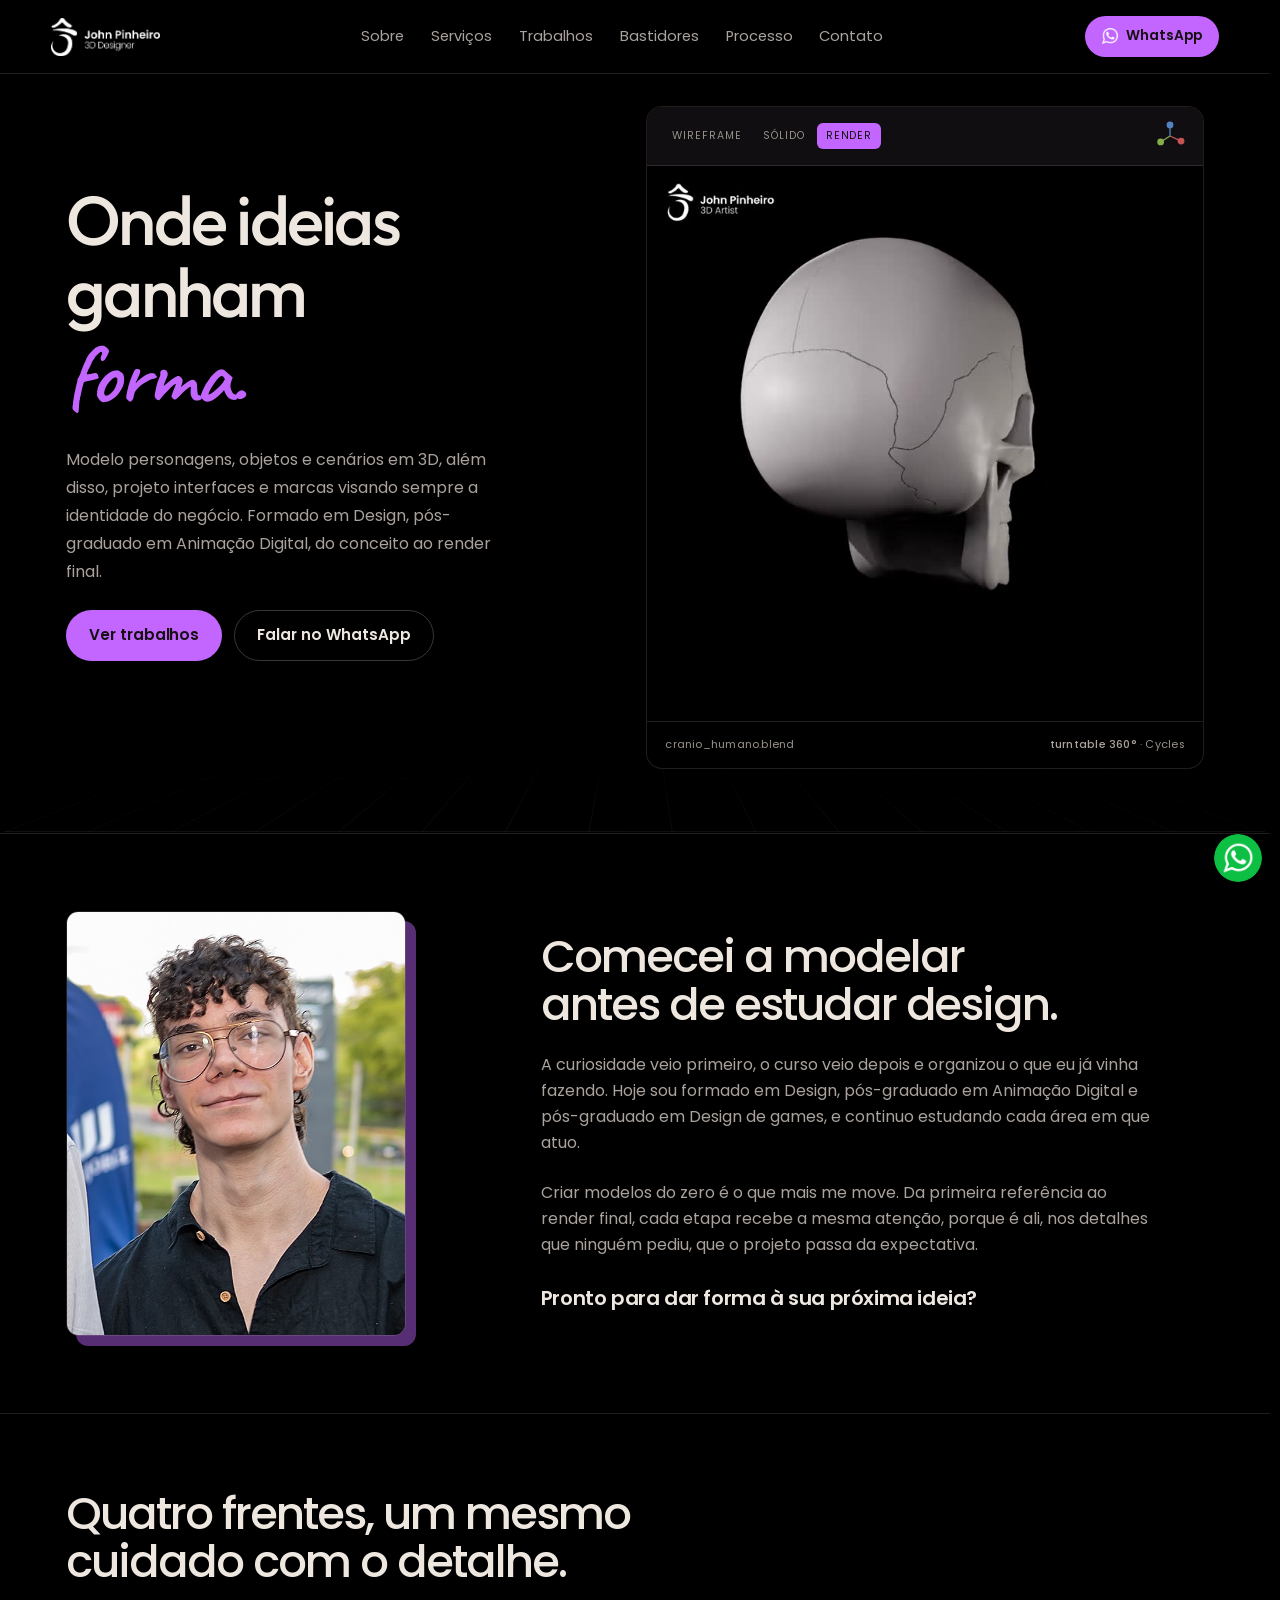
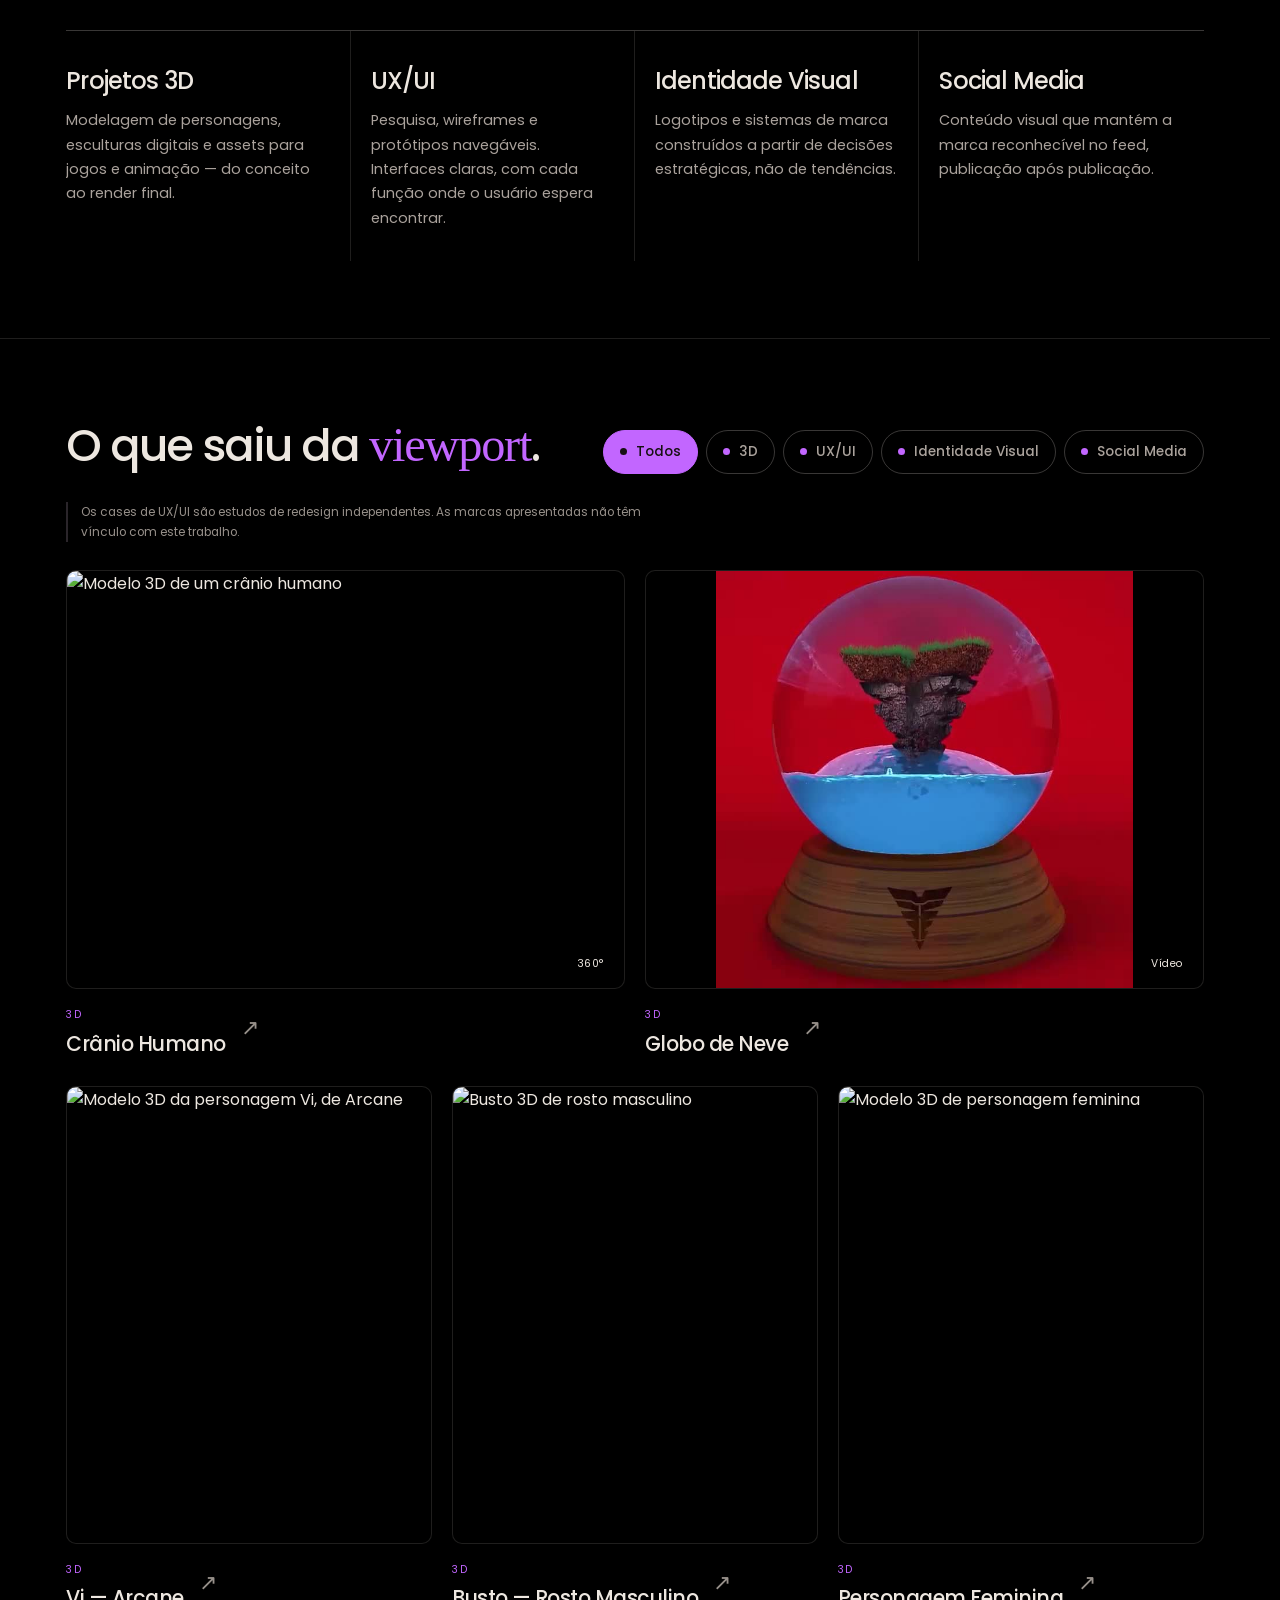
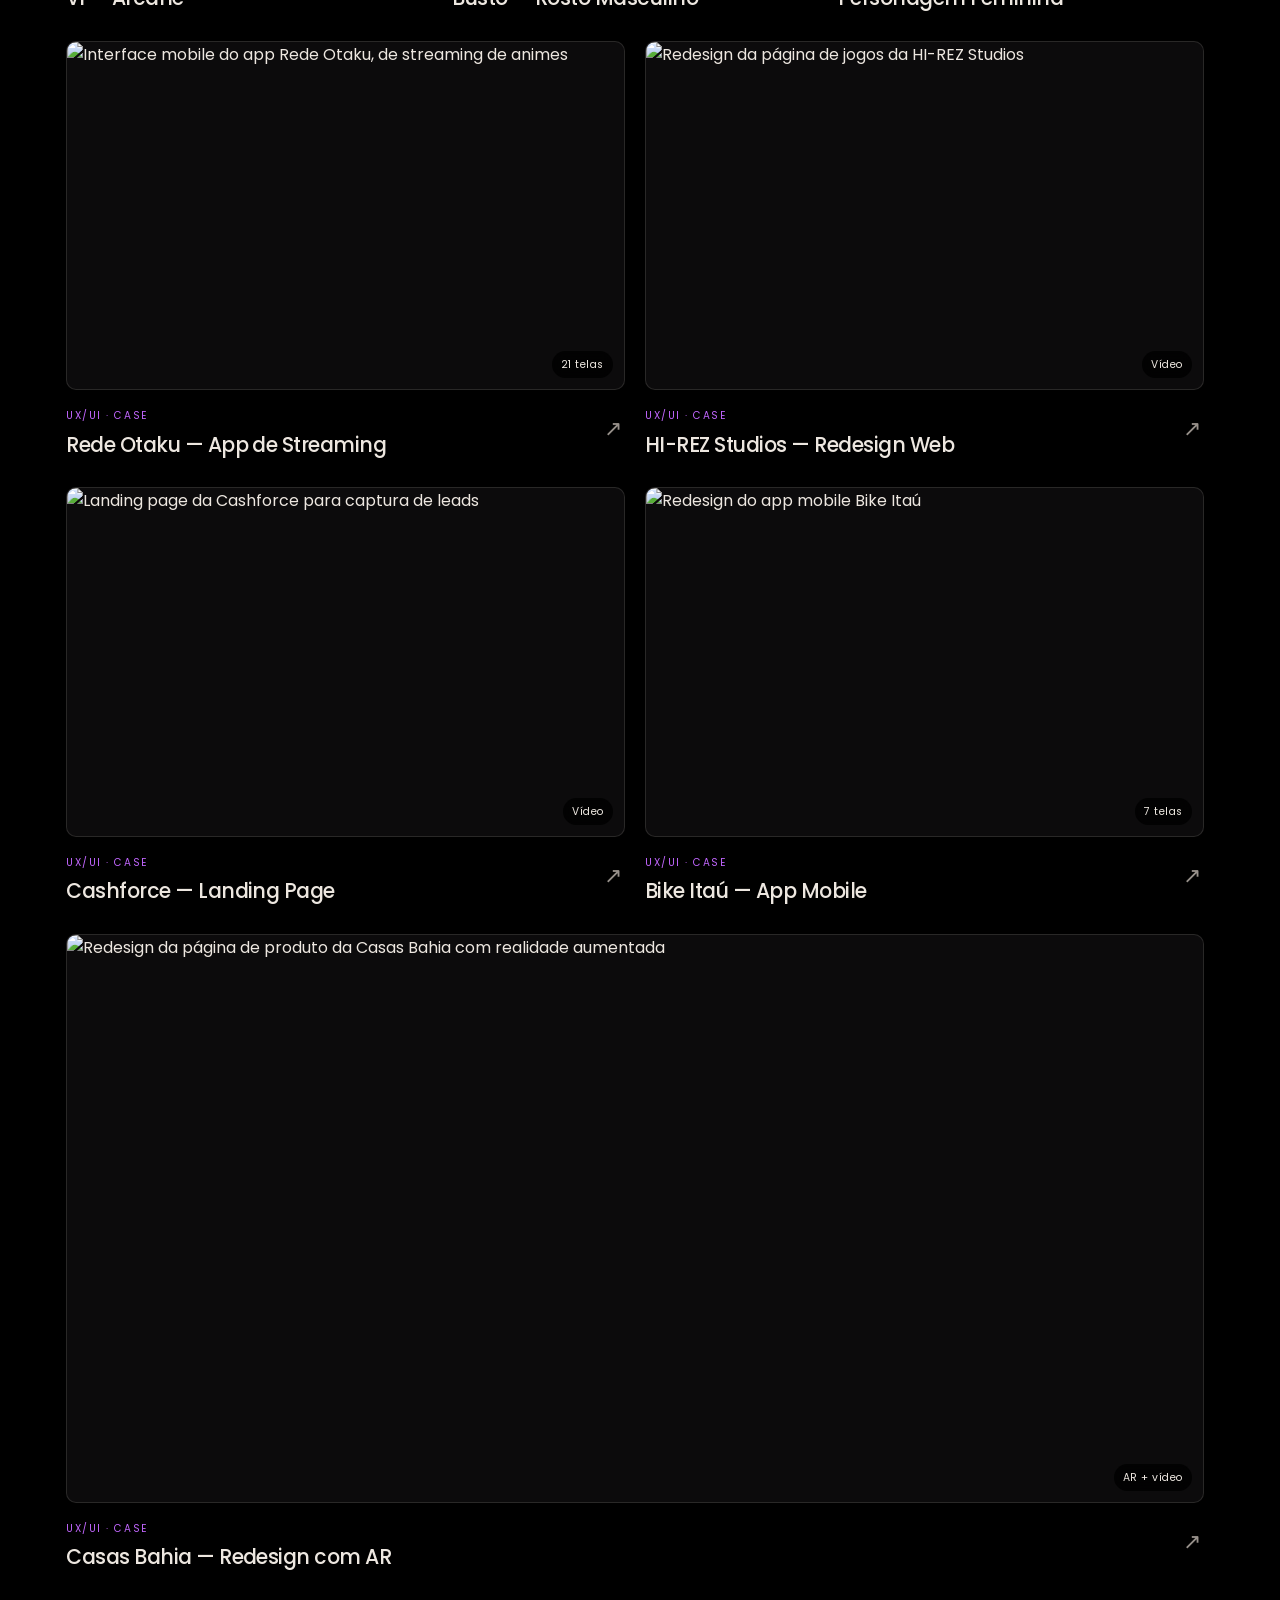
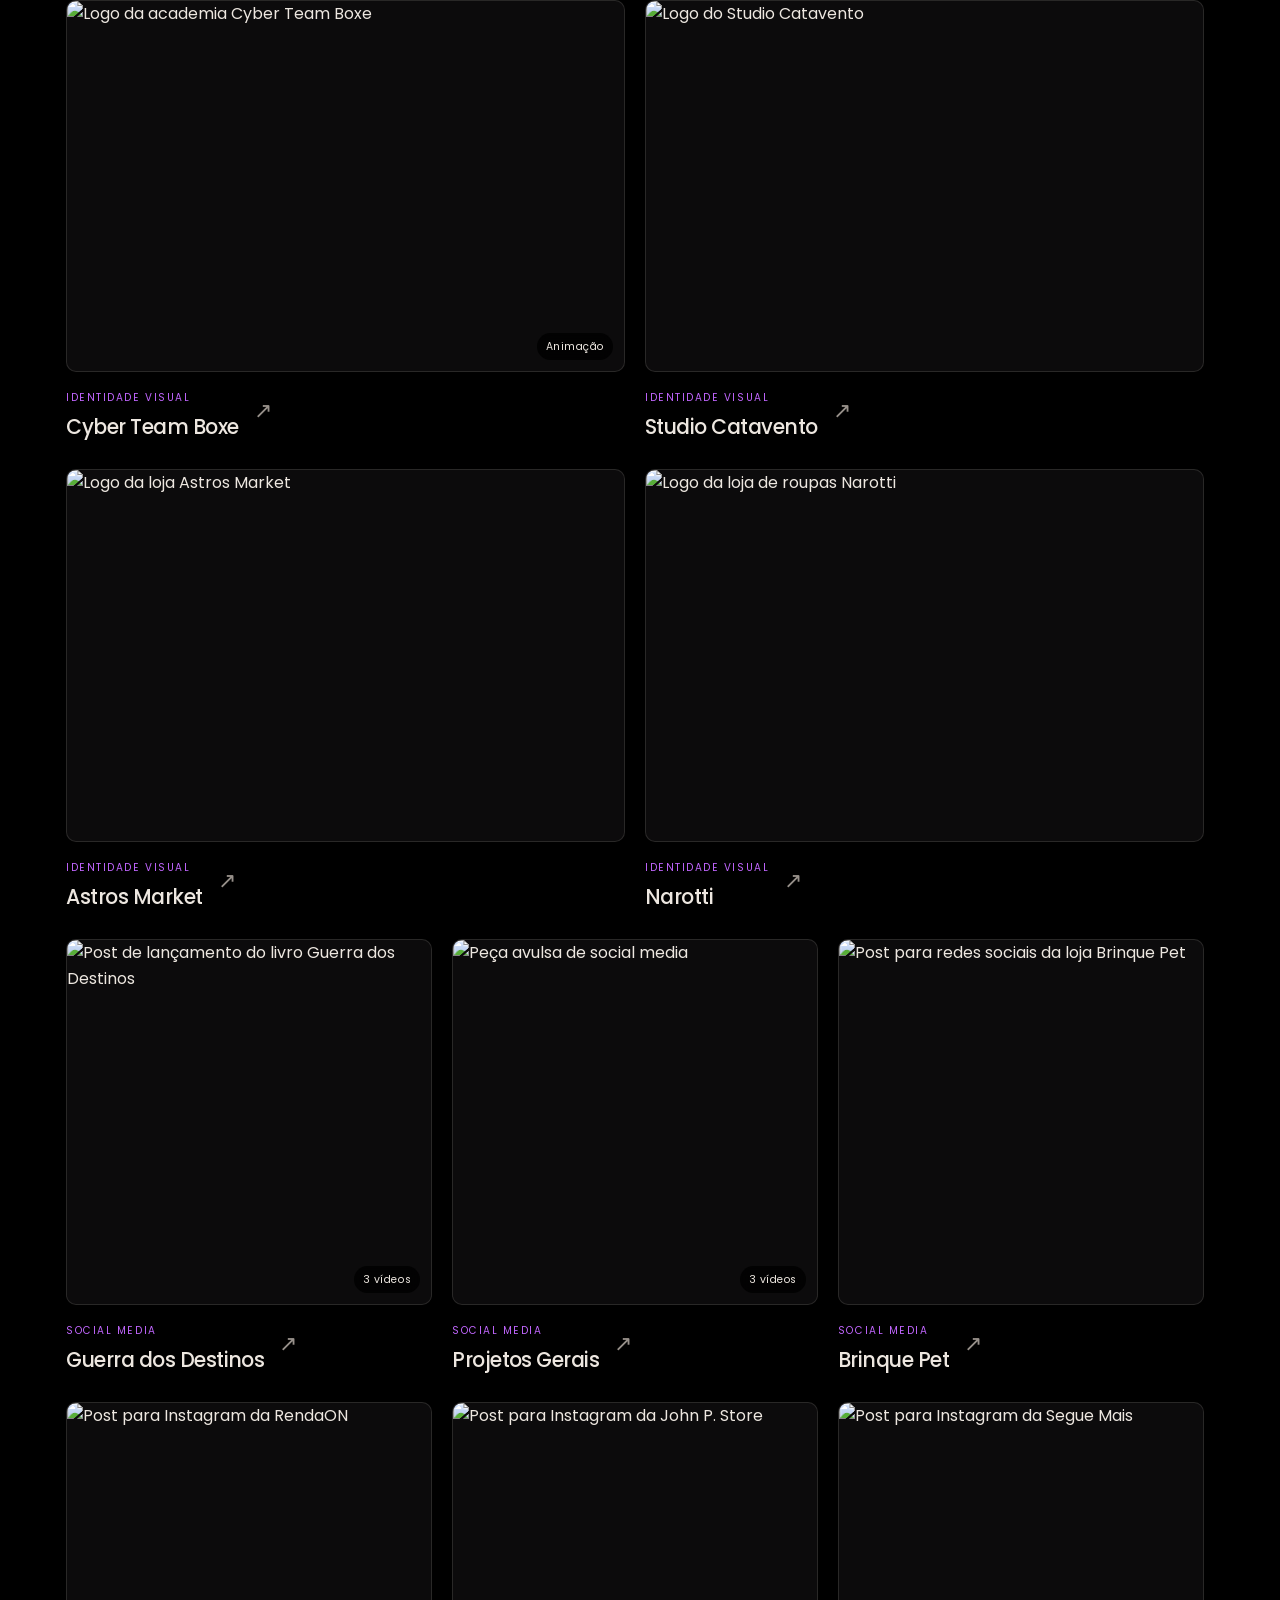
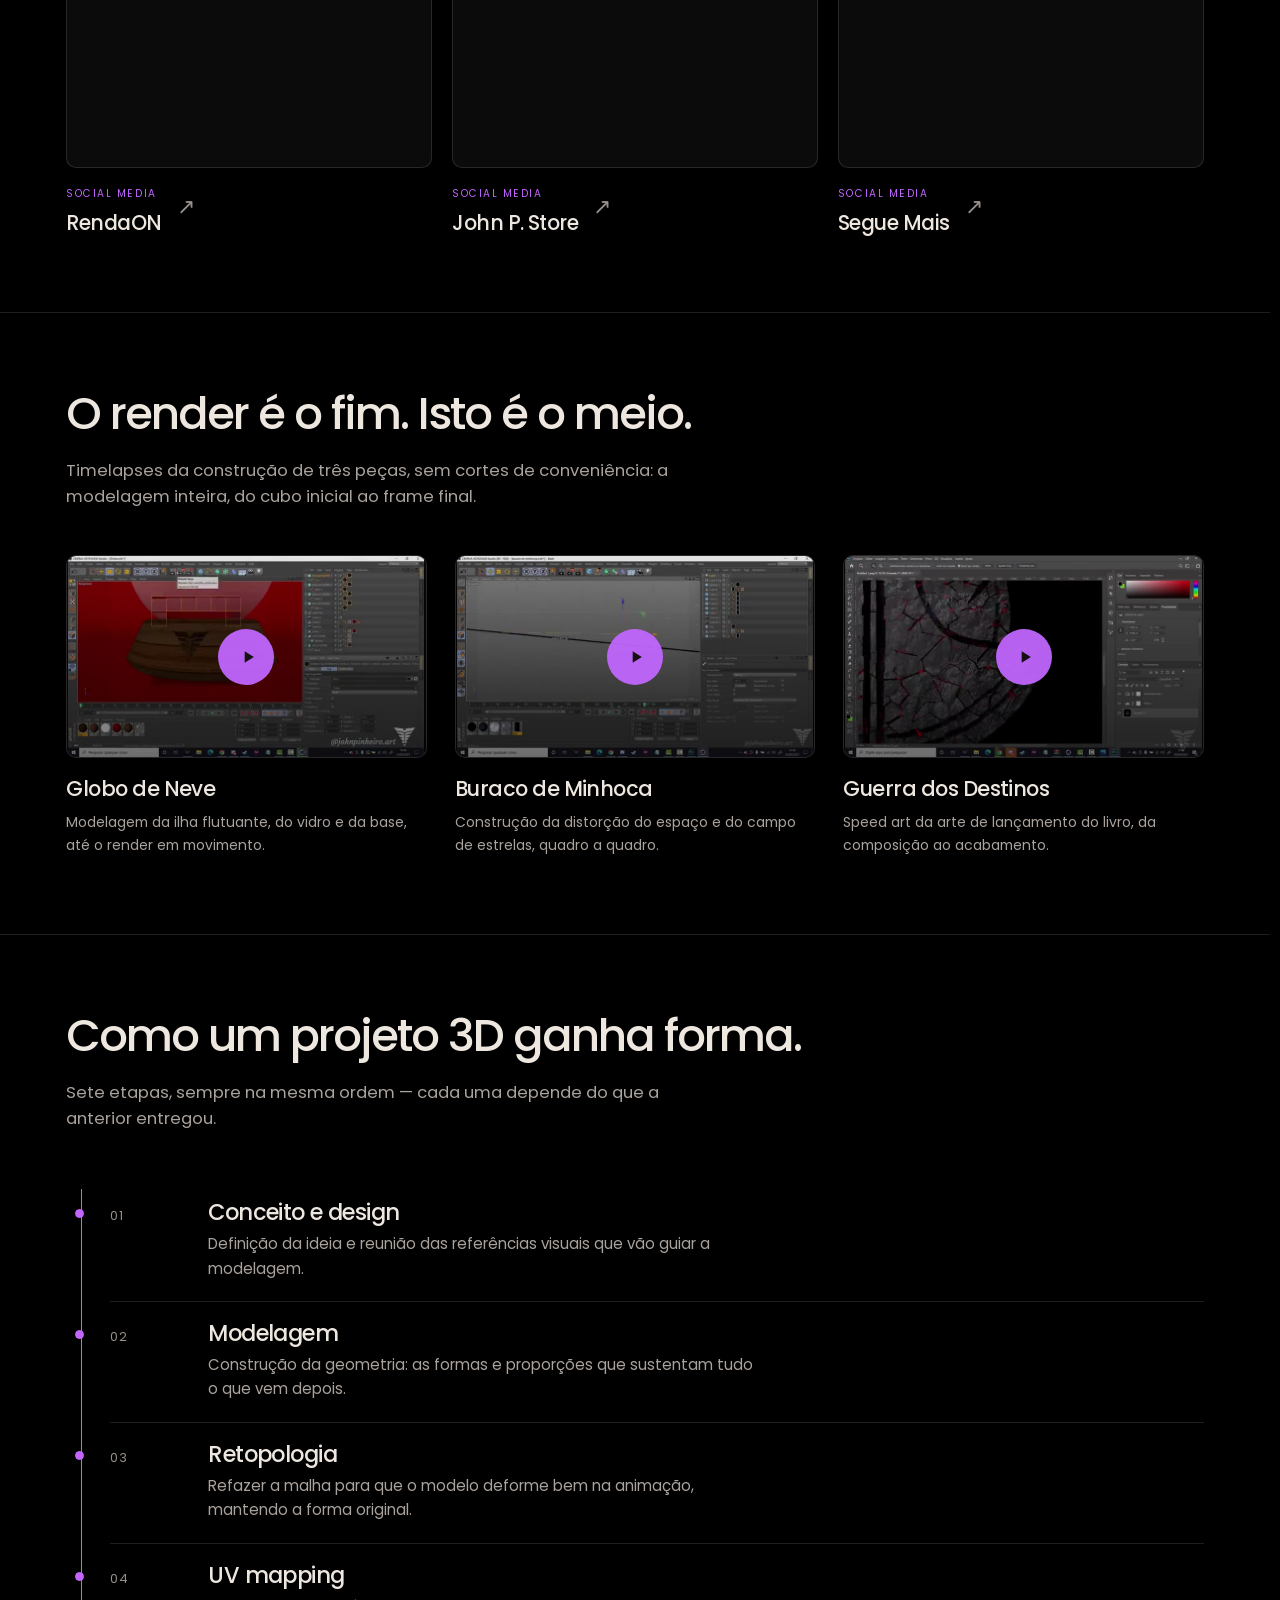
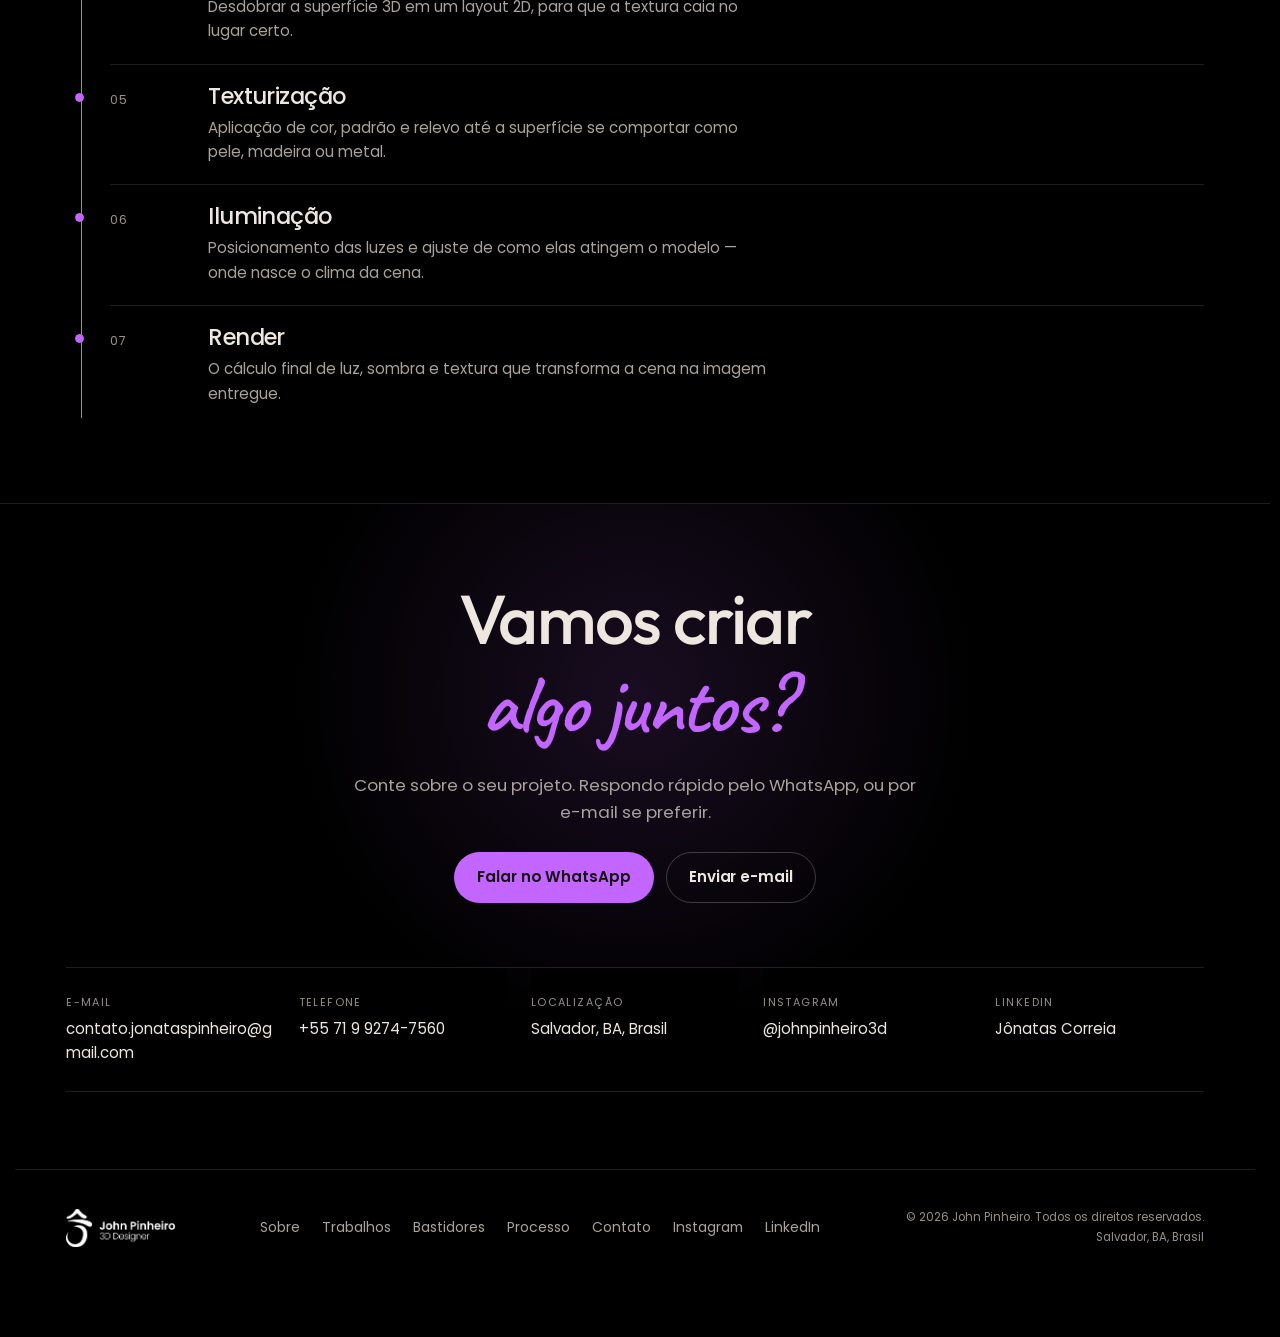
==== commit c65c9a6a: "att4" ====
--- a/index.html
+++ b/index.html
@@ -945,7 +945,7 @@
     <div class="wrap">
       <div class="section-head">
         <h2>Como um projeto 3D ganha forma.</h2>
-        <p>Sete etapas, sempre na mesma ordem.</p>
+        <p>Sete etapas, sempre na mesma ordem — cada uma depende do que a anterior entregou.</p>
       </div>
       <div class="process__list" id="processList">
         <div class="process__rail" aria-hidden="true"></div>
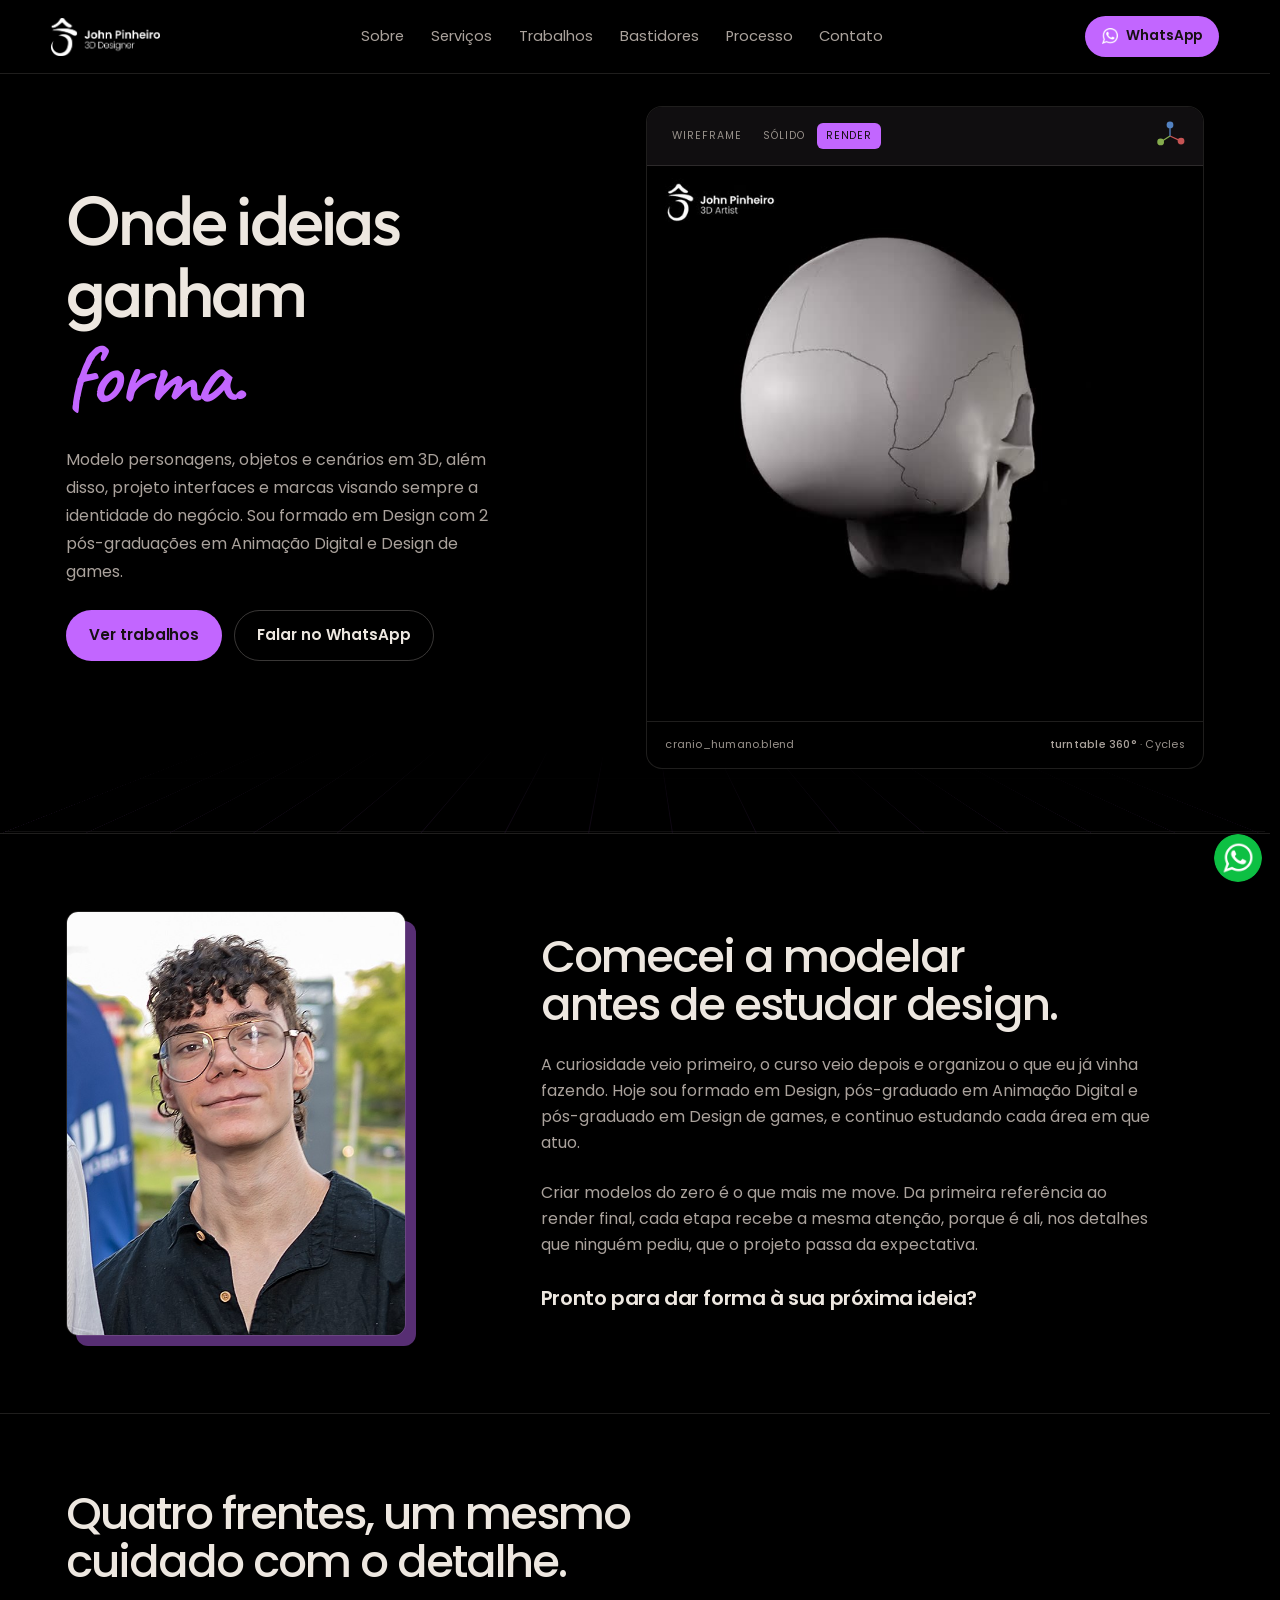
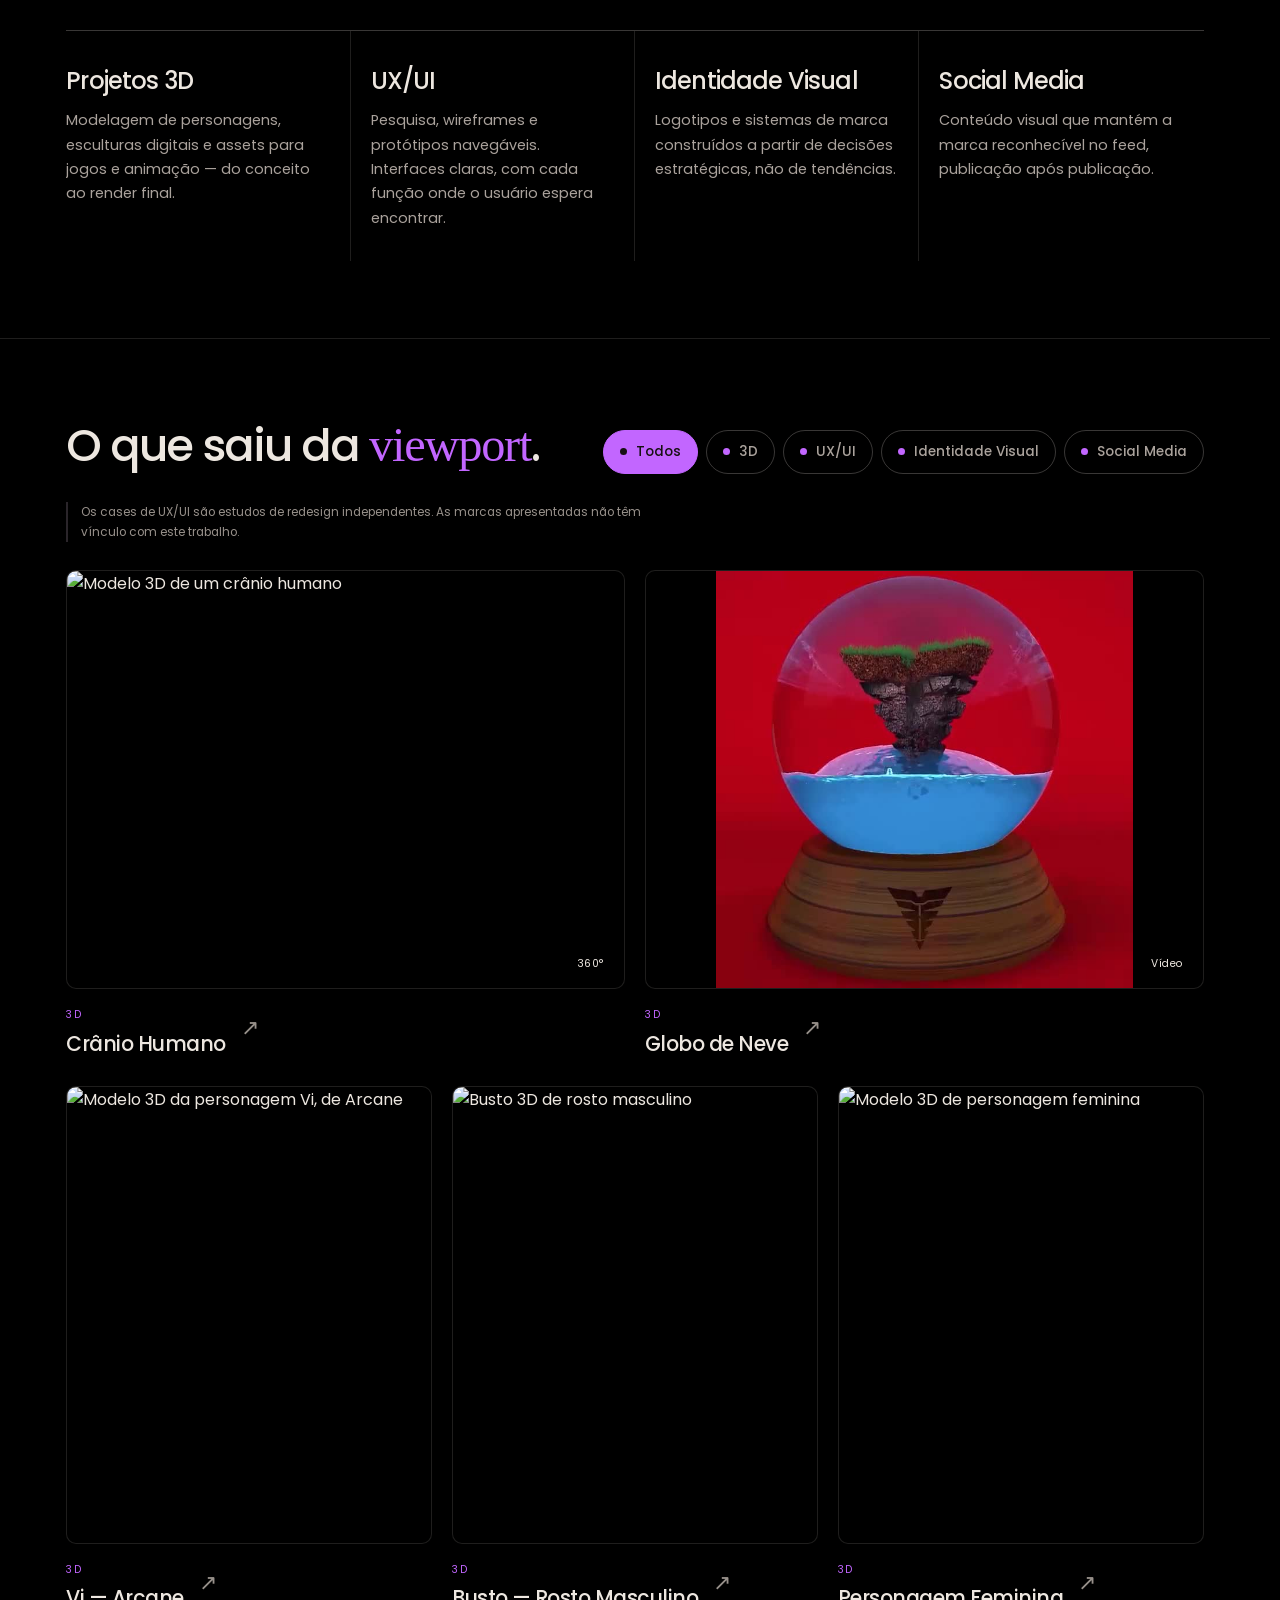
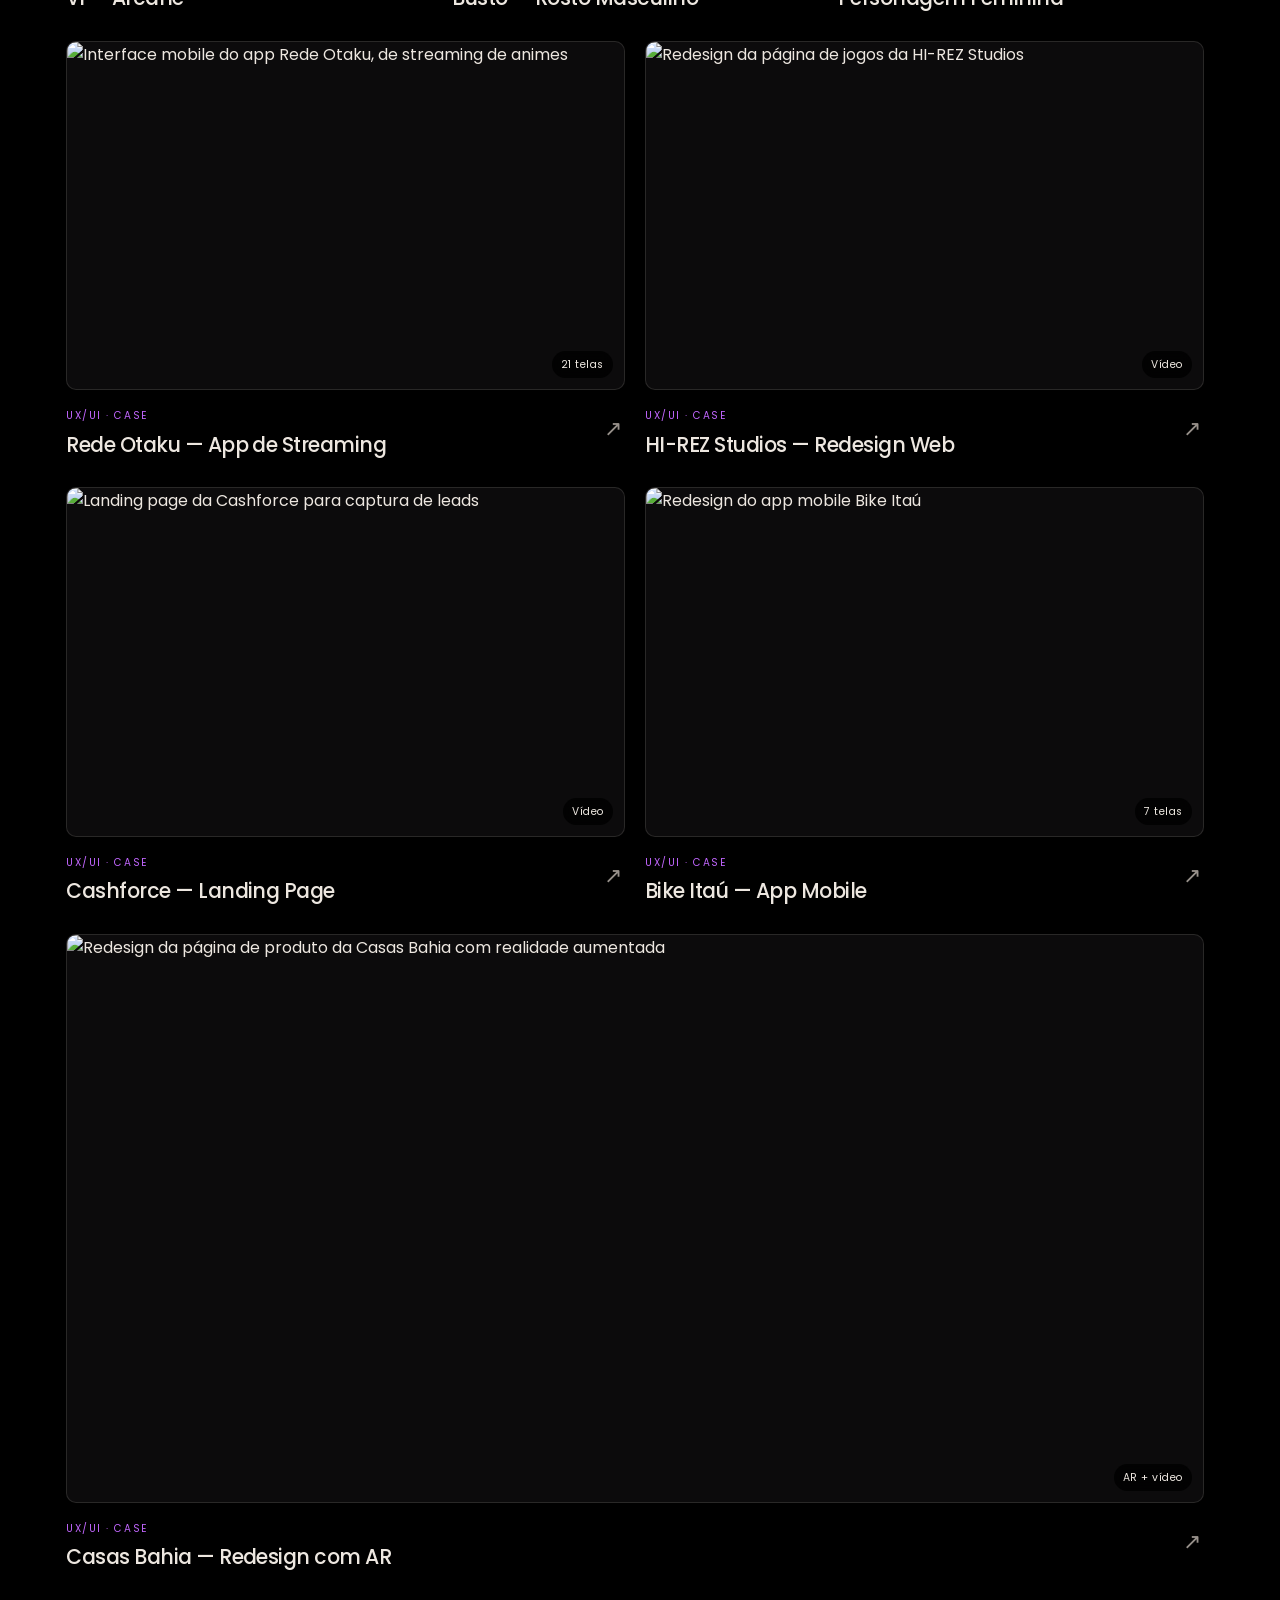
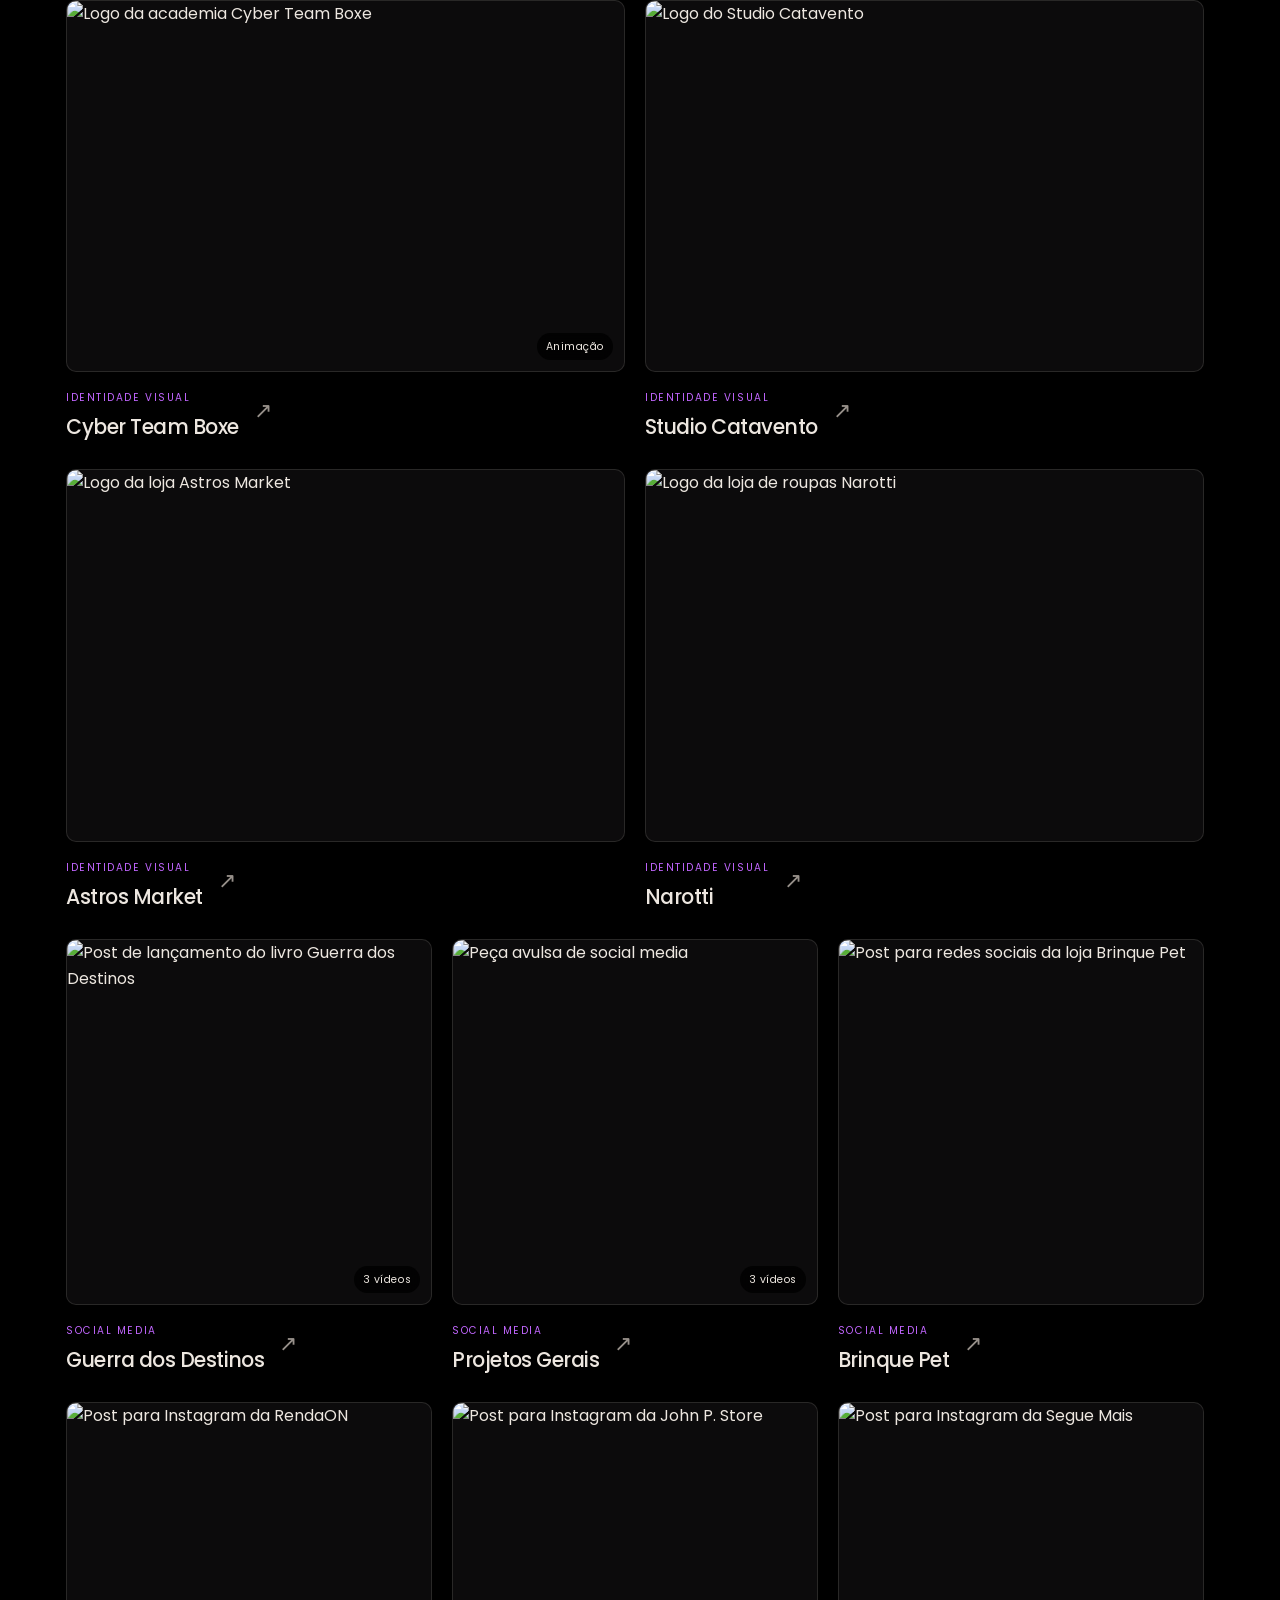
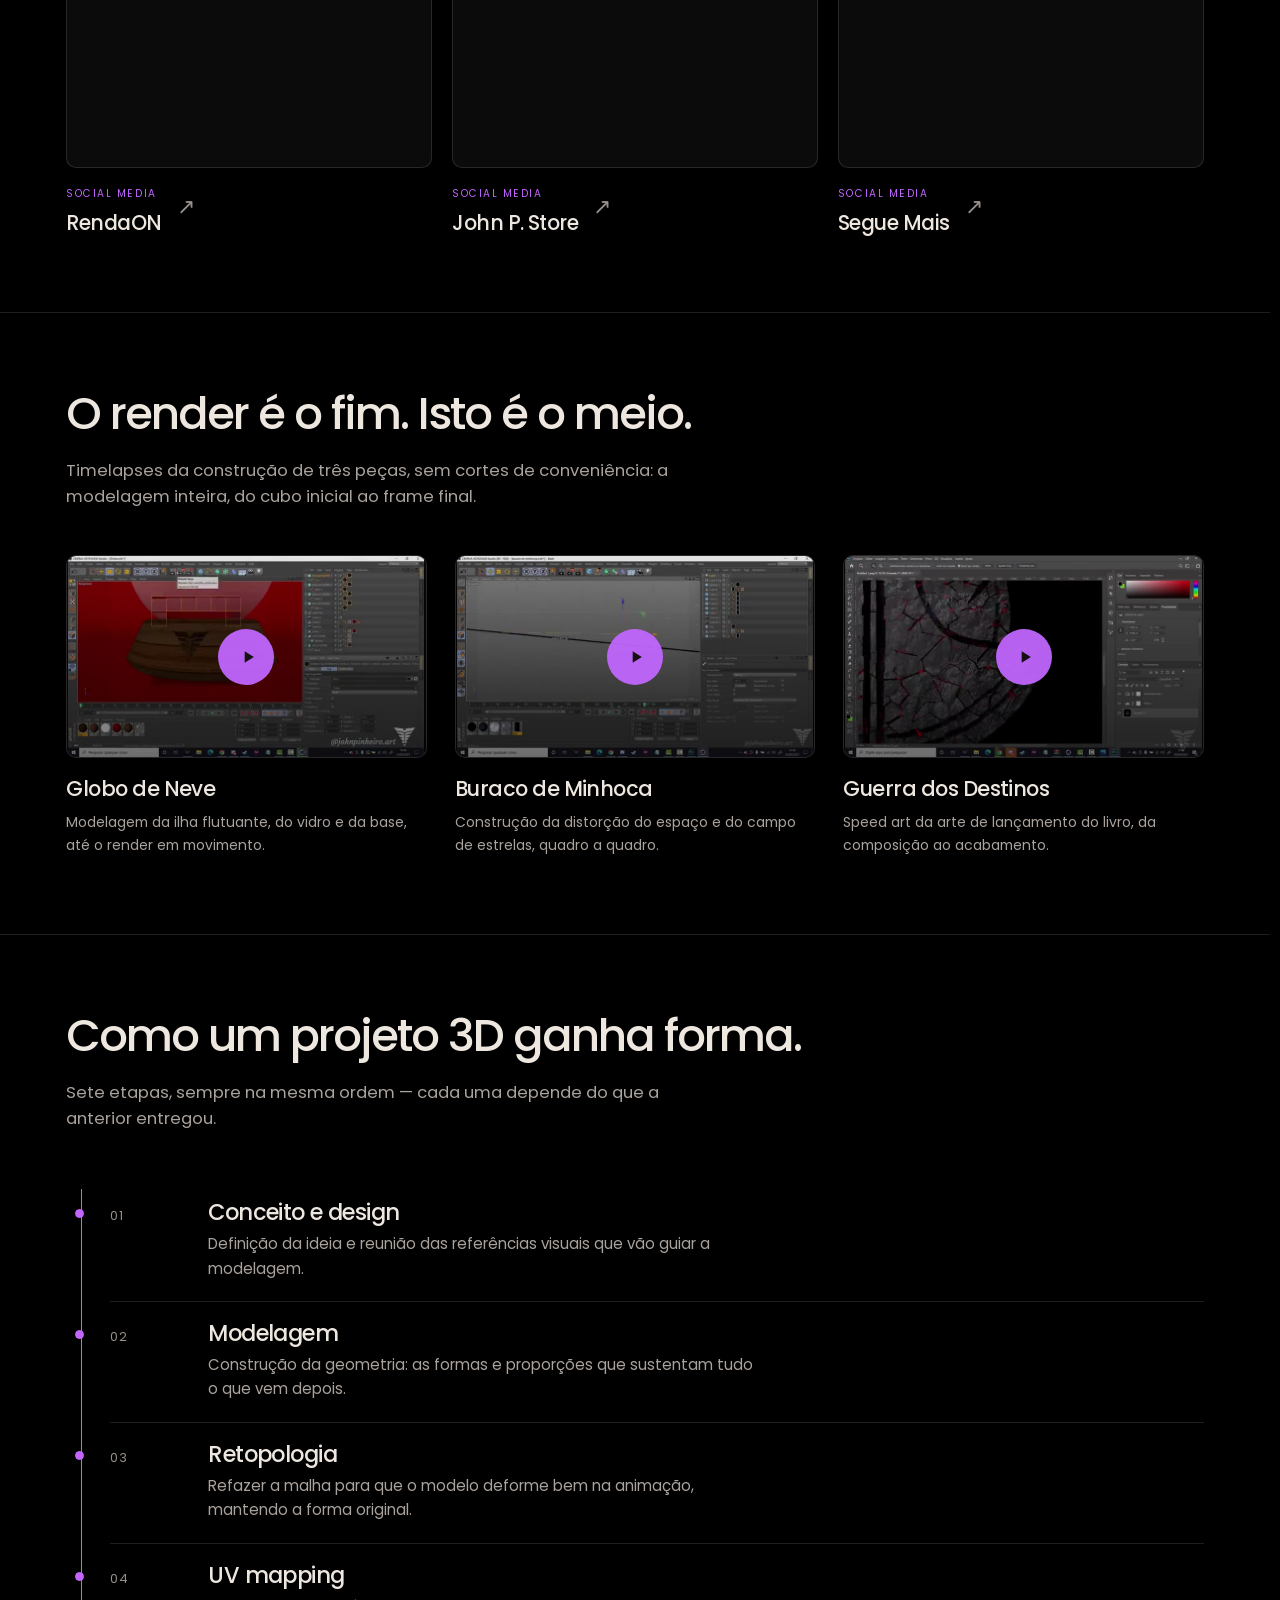
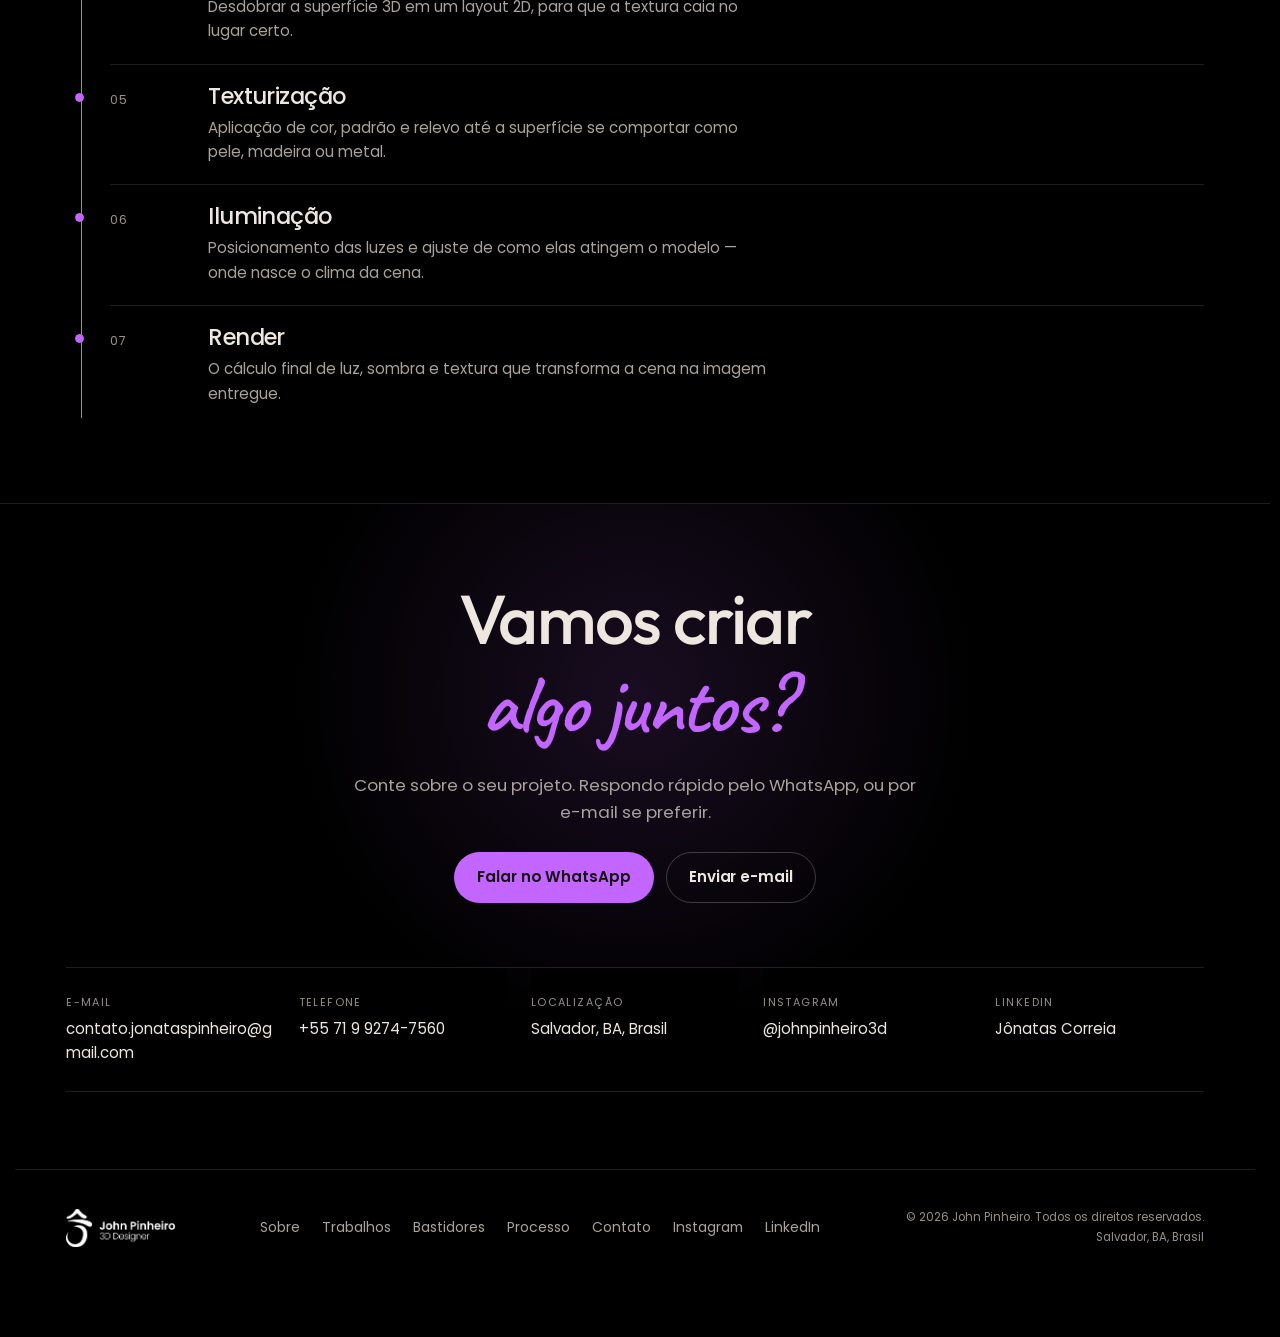
==== commit 6ead0fce: "Update index.html" ====
--- a/index.html
+++ b/index.html
@@ -610,7 +610,7 @@
     <div class="wrap hero__inner">
       <div class="hero__copy">
         <h1 class="hero__title rise rise-2">Onde ideias ganham<br><em>forma.</em></h1>
-        <p class="hero__sub rise rise-3">Modelo personagens, objetos e cenários em 3D, além disso, projeto interfaces e marcas visando sempre a identidade do negócio. Formado em Design, pós-graduado em Animação Digital, do conceito ao render final.</p>
+        <p class="hero__sub rise rise-3">Modelo personagens, objetos e cenários em 3D, além disso, projeto interfaces e marcas visando sempre a identidade do negócio. Sou formado em Design com 2 pós-graduações em Animação Digital e Design de games.</p>
         <div class="hero__actions rise rise-3">
           <a href="#trabalhos" class="btn btn--solid">Ver trabalhos</a>
           <a href="https://api.whatsapp.com/send?phone=5571992747560" target="_blank" rel="noopener" class="btn btn--outline">Falar no WhatsApp</a>
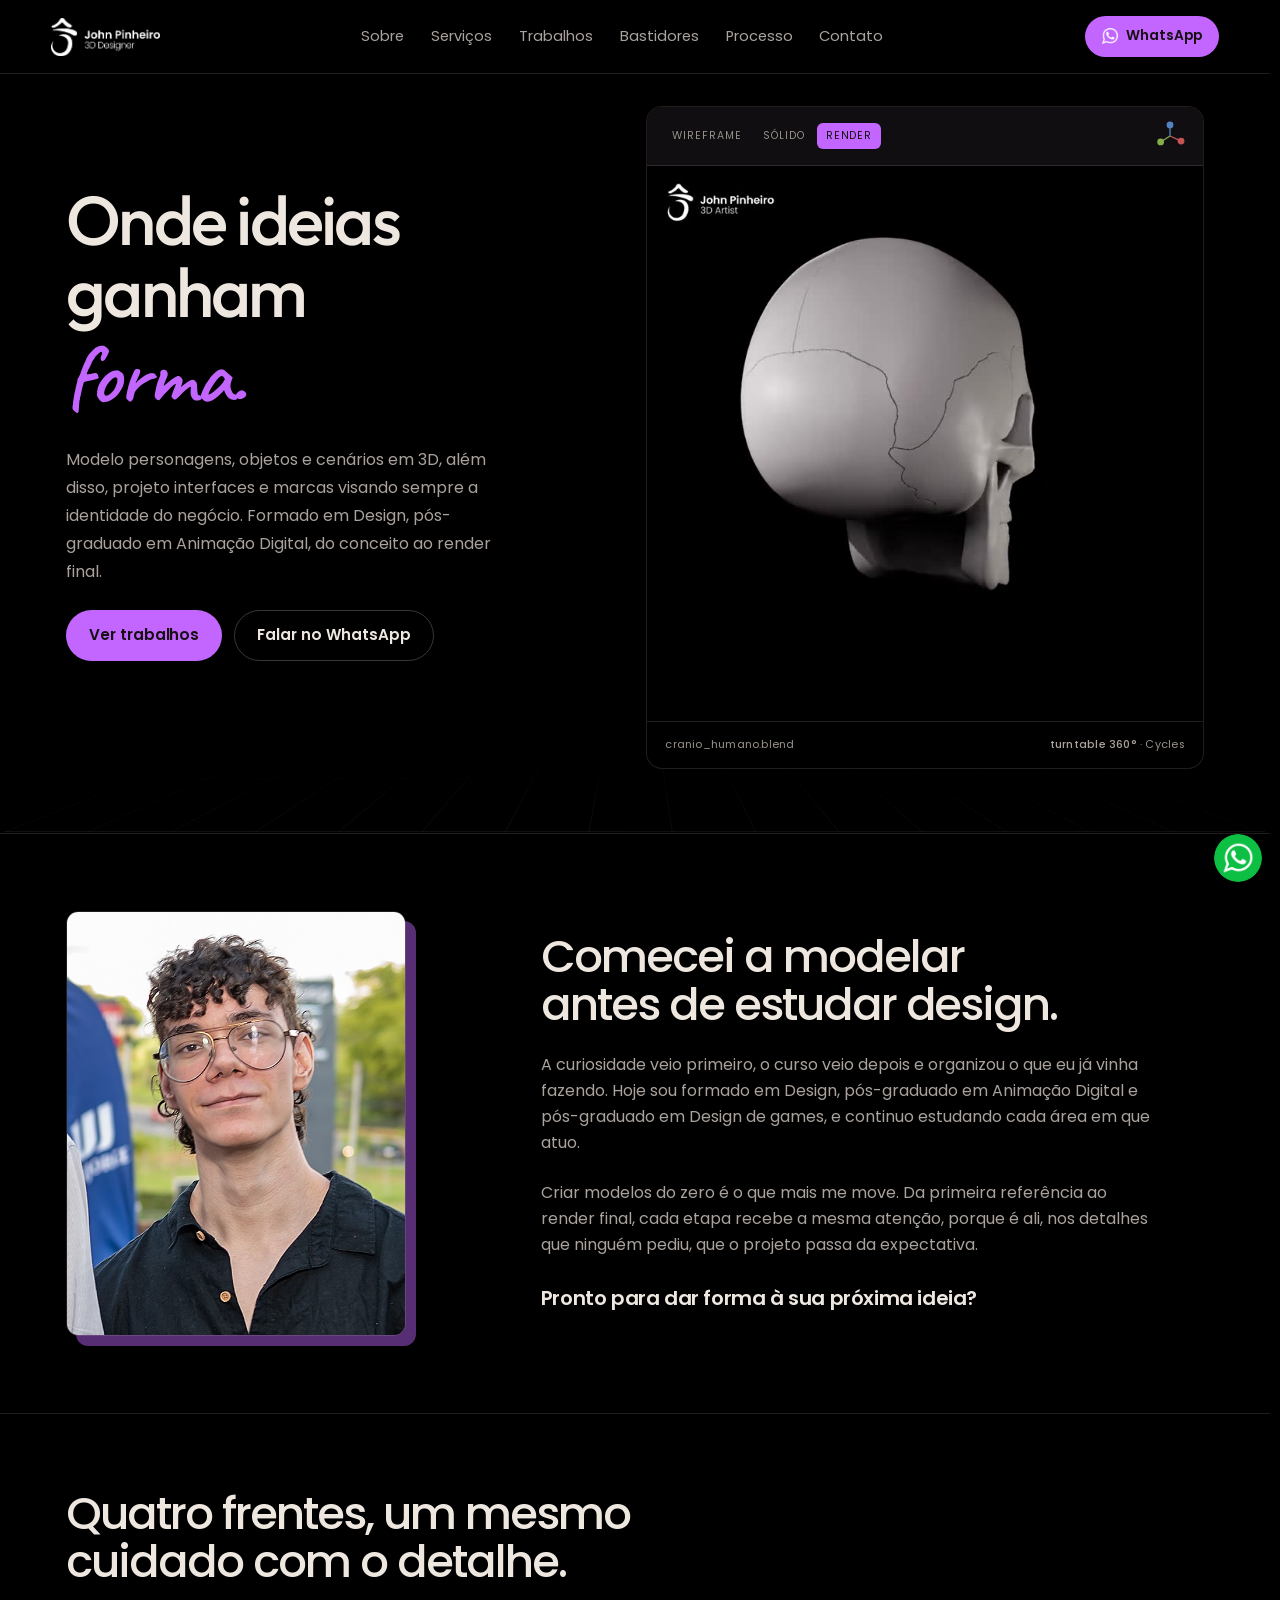
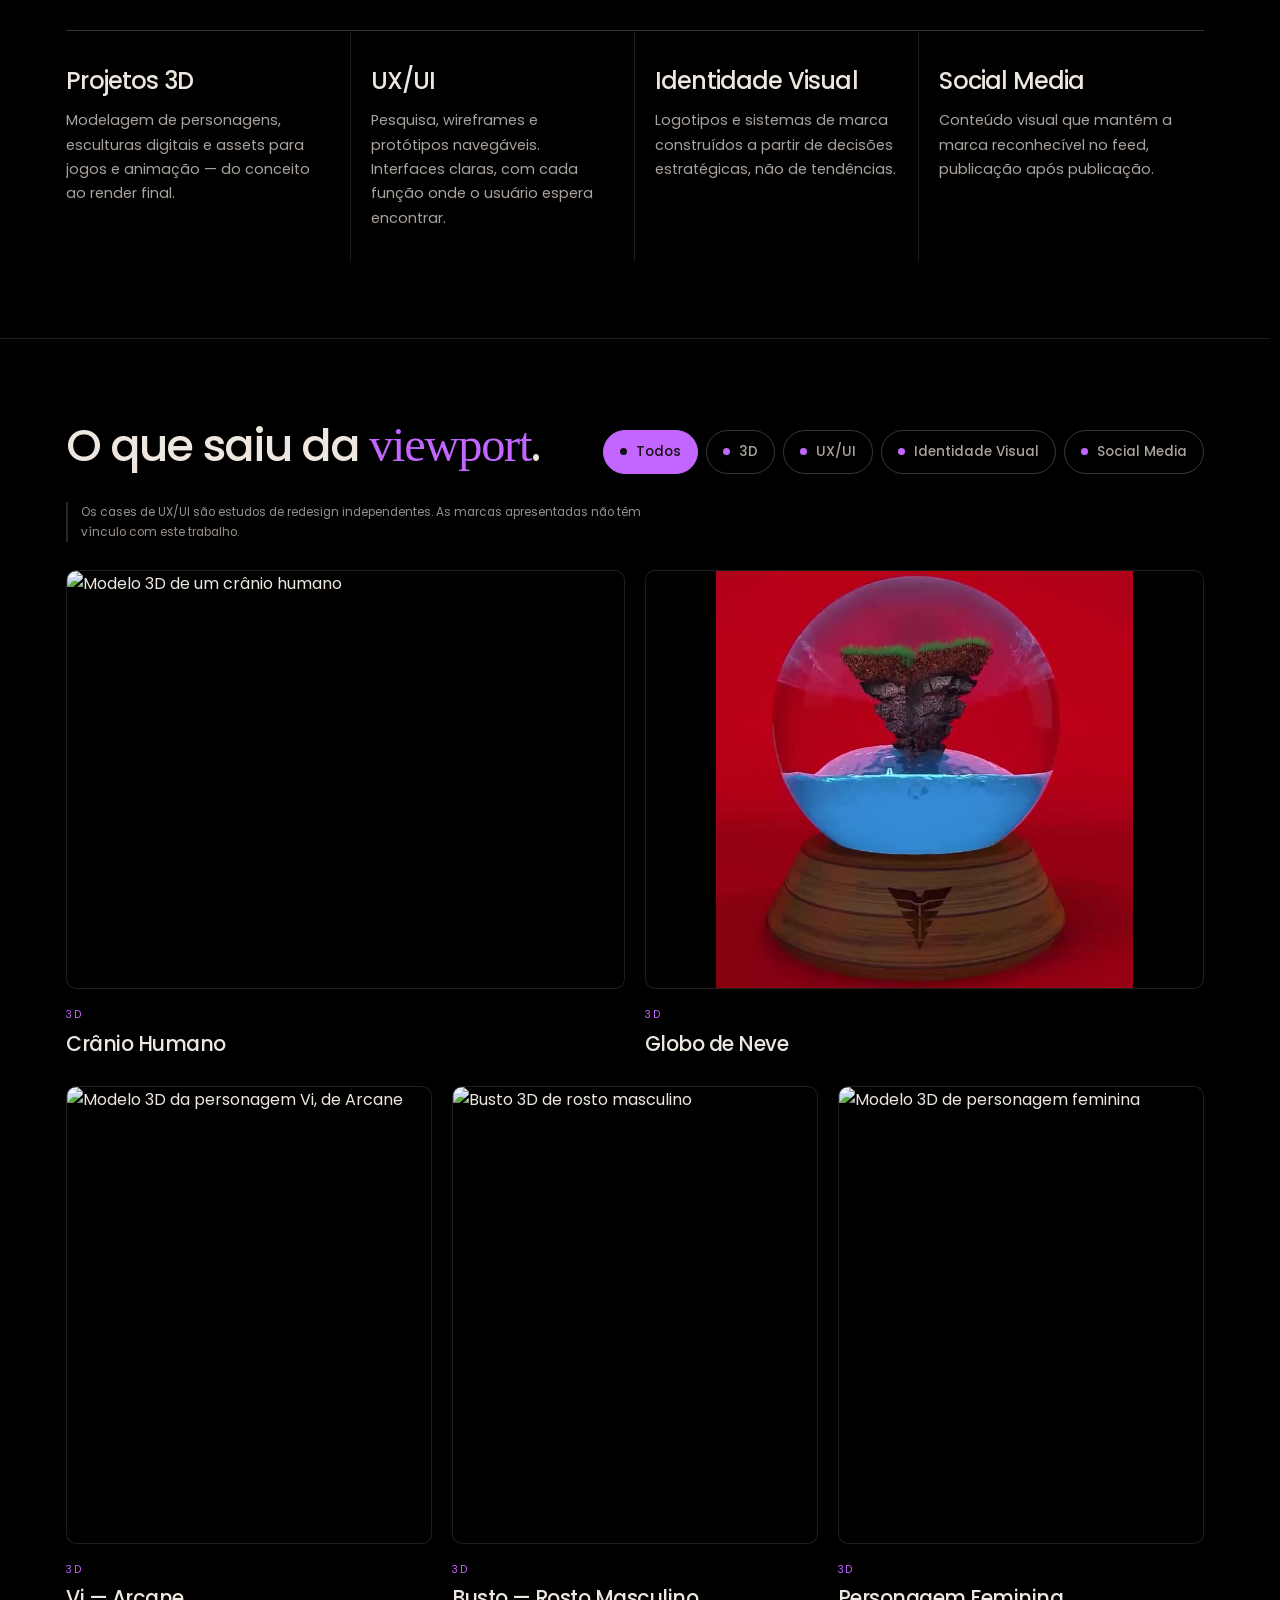
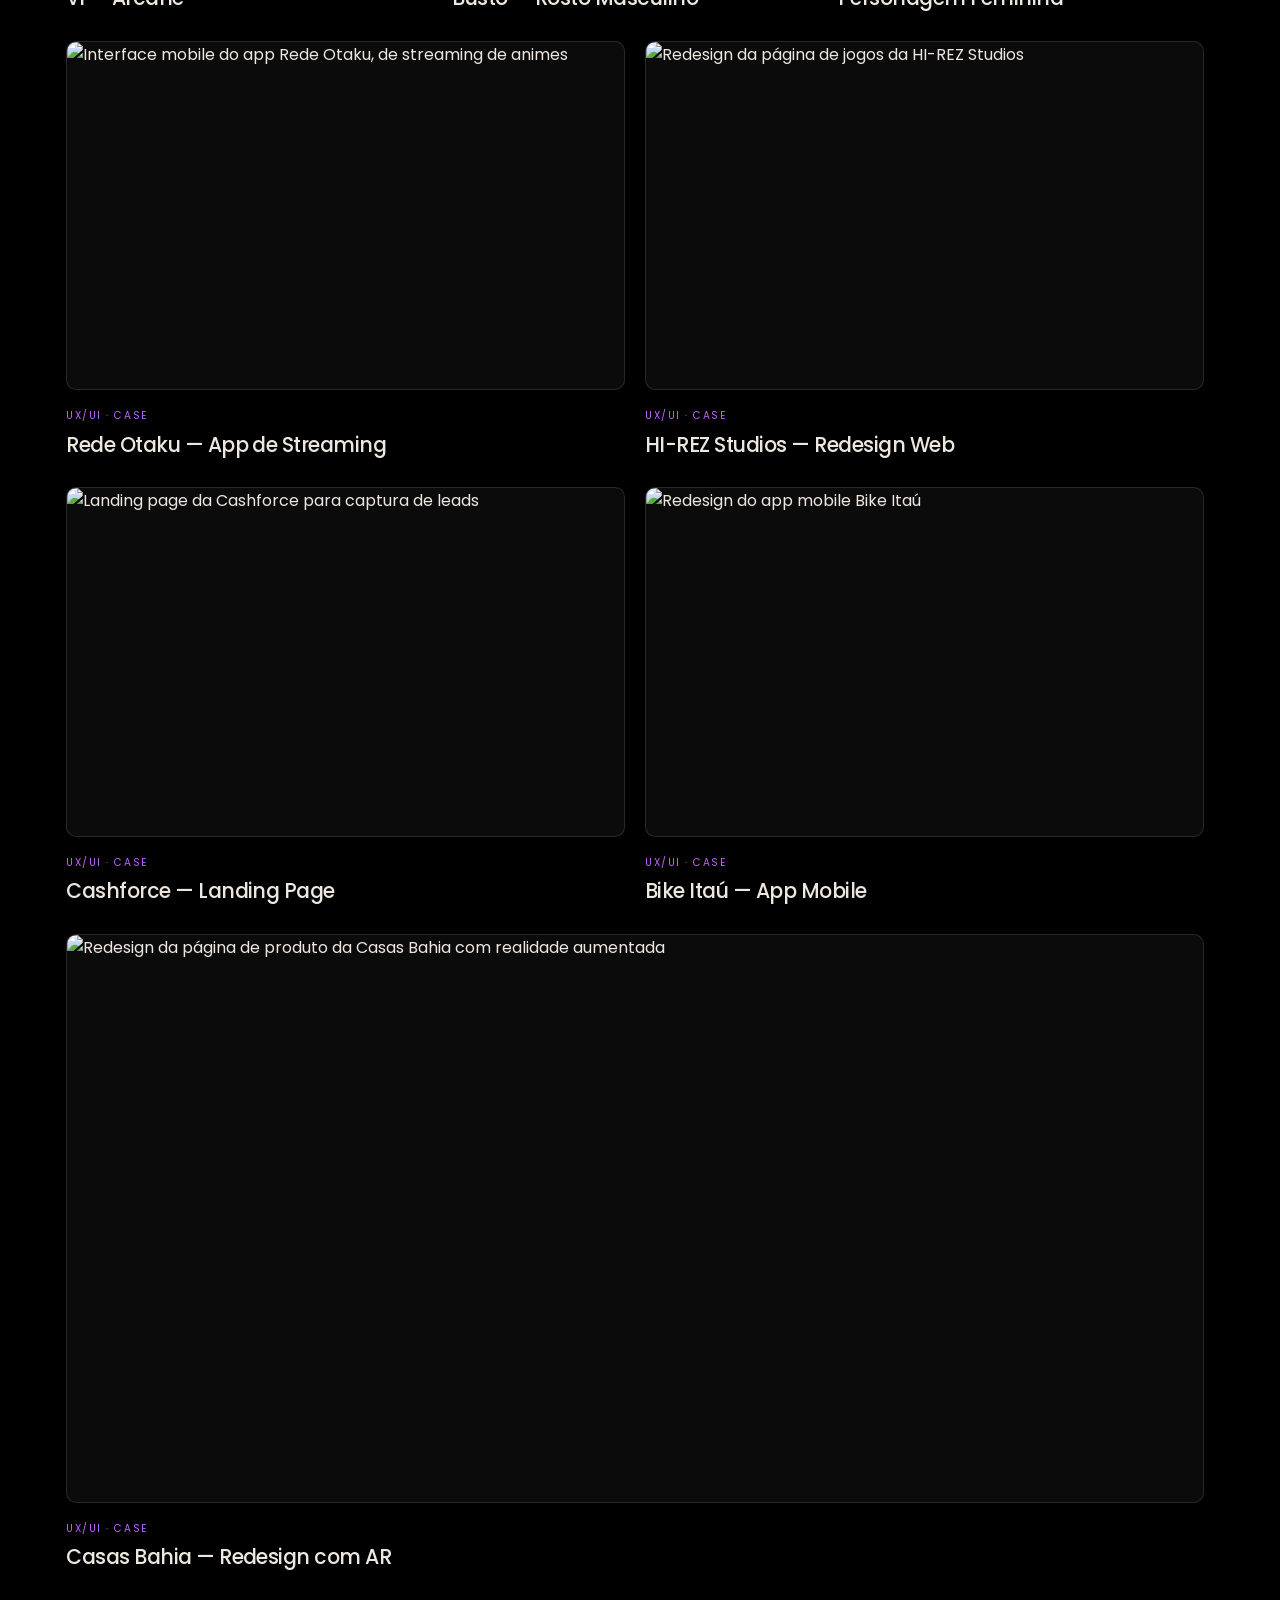
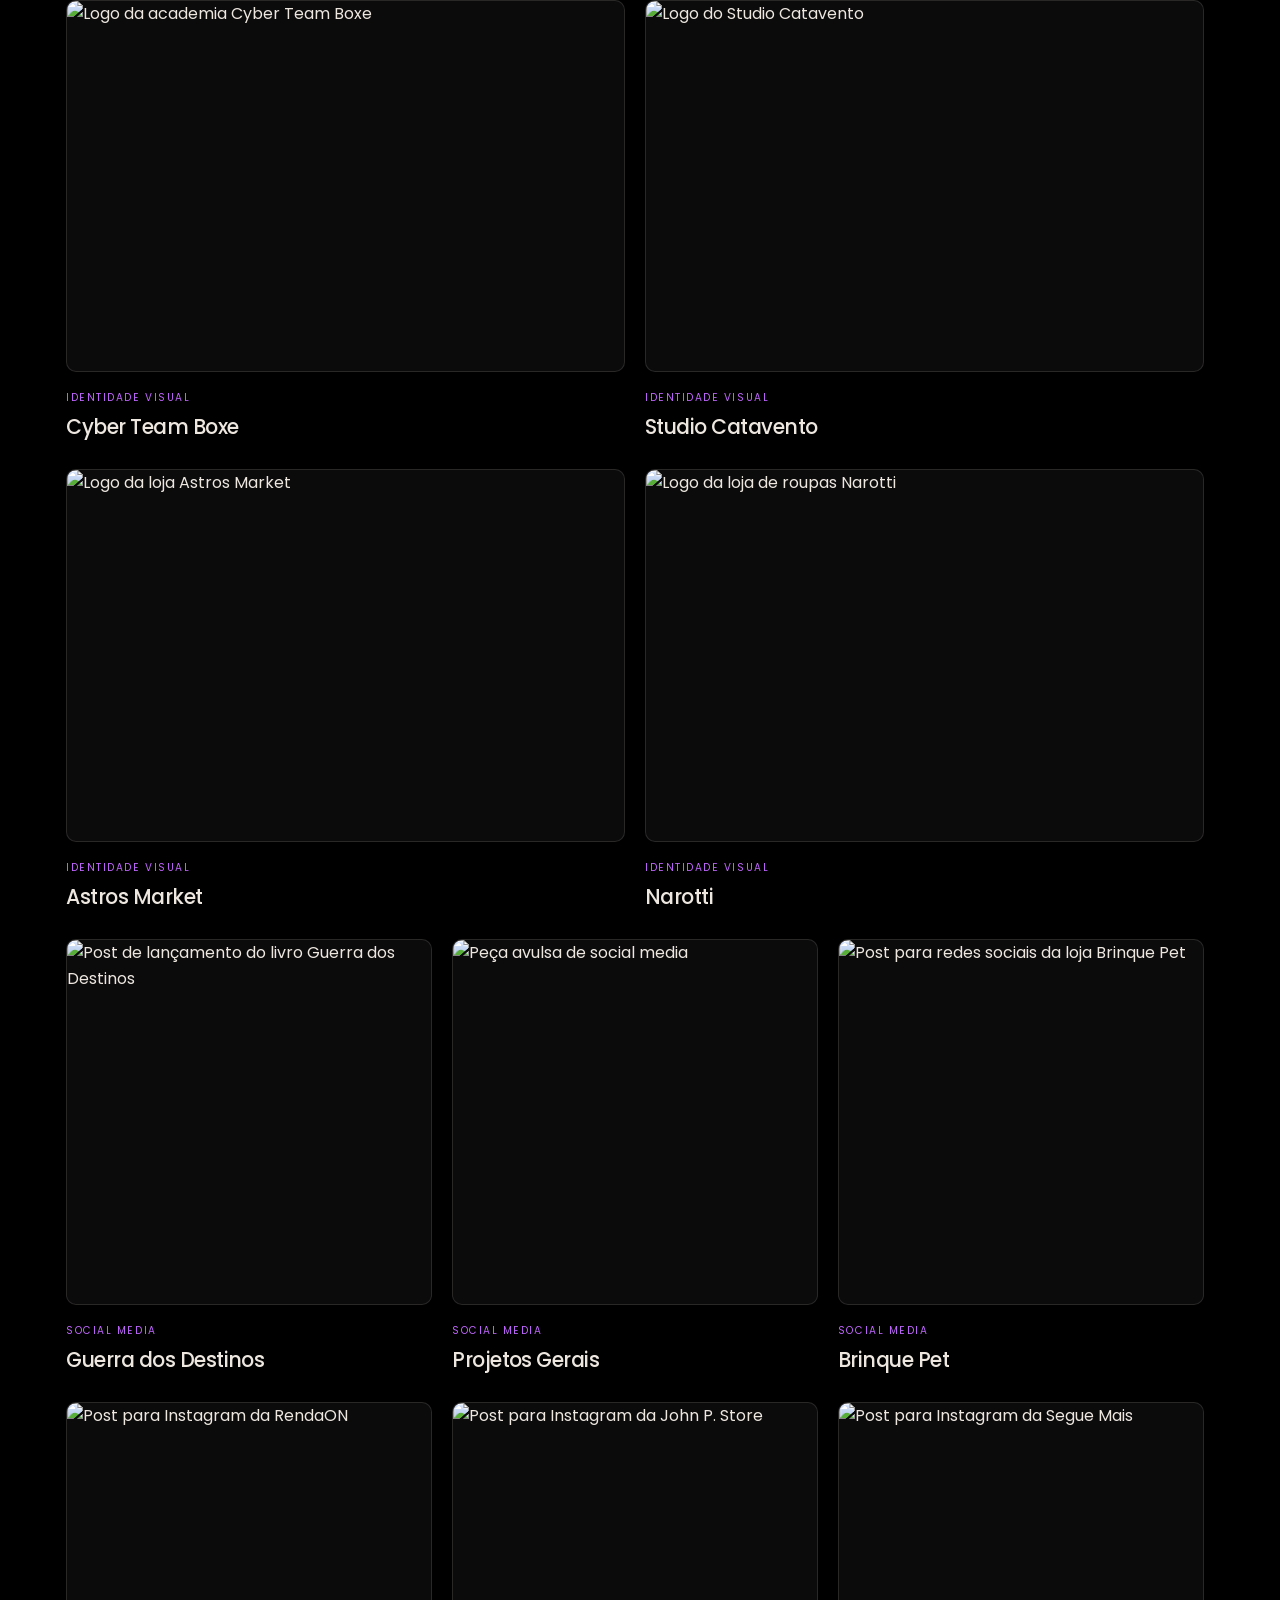
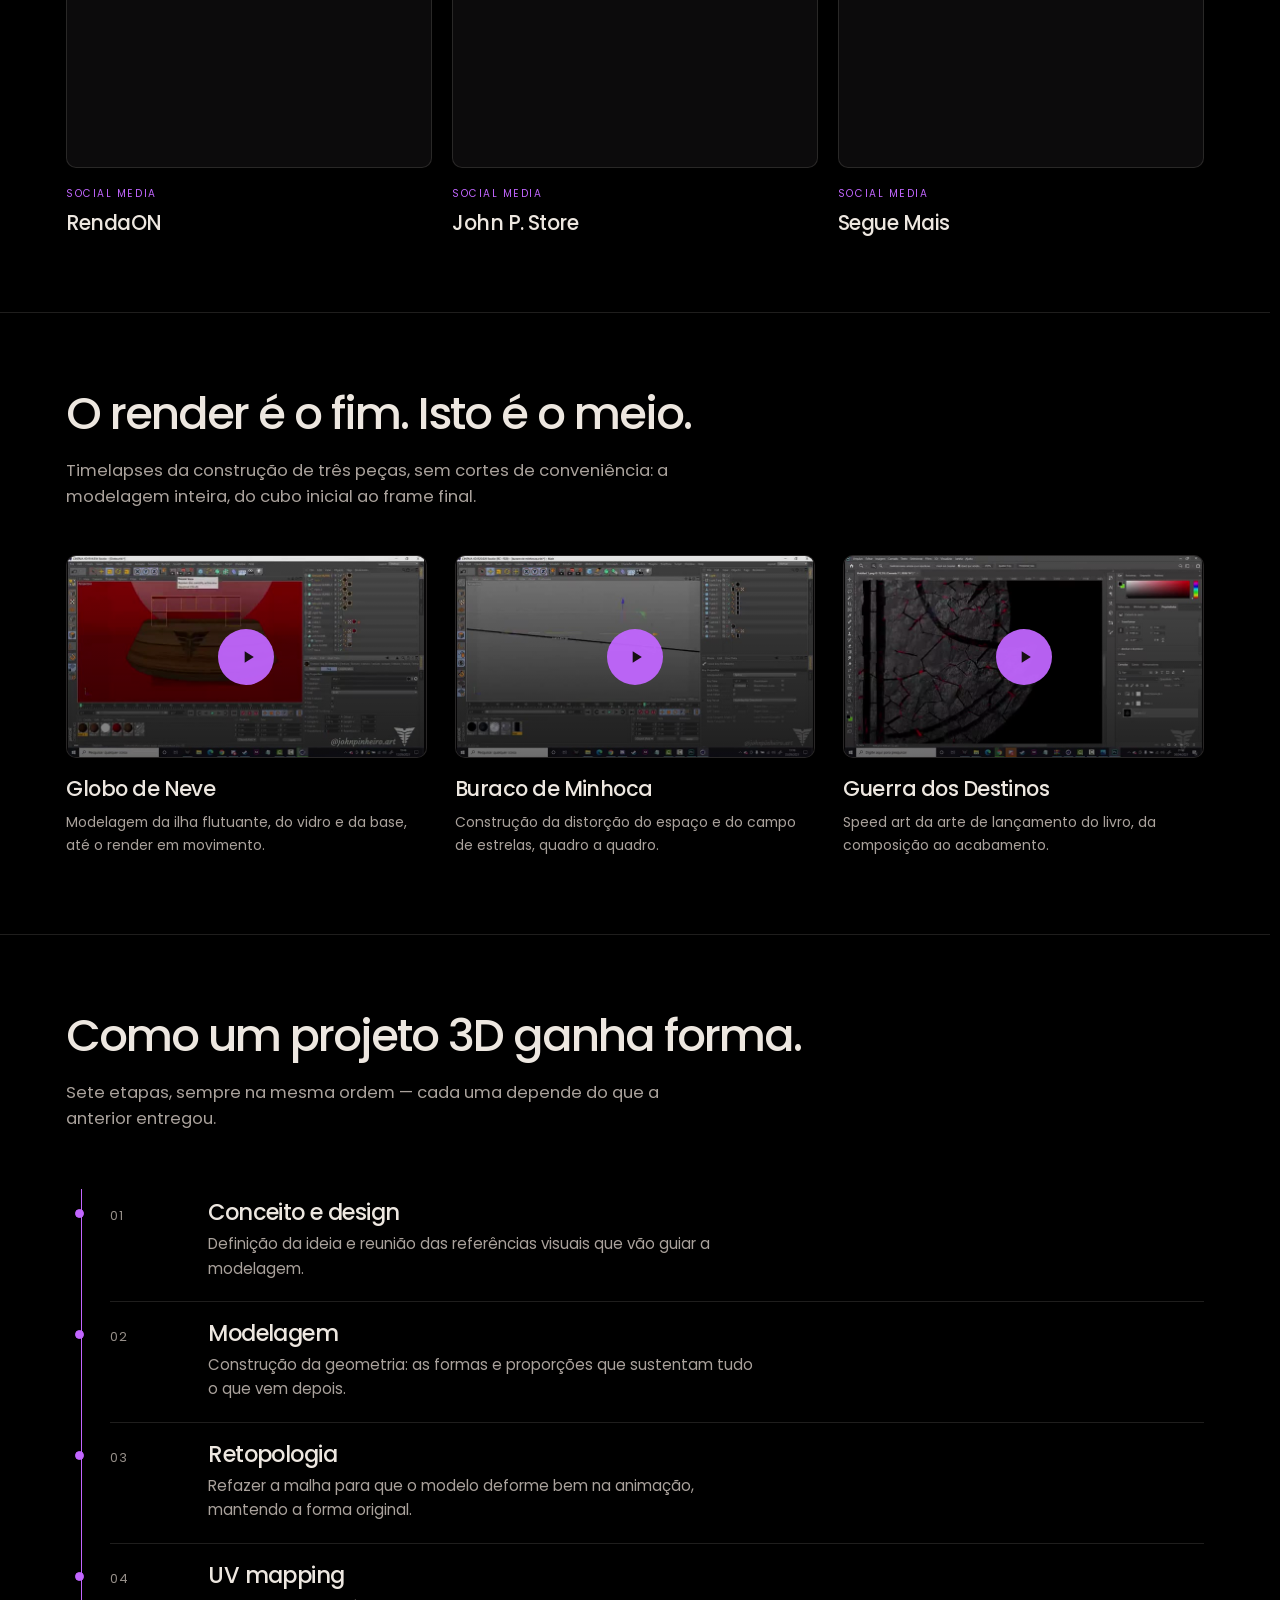
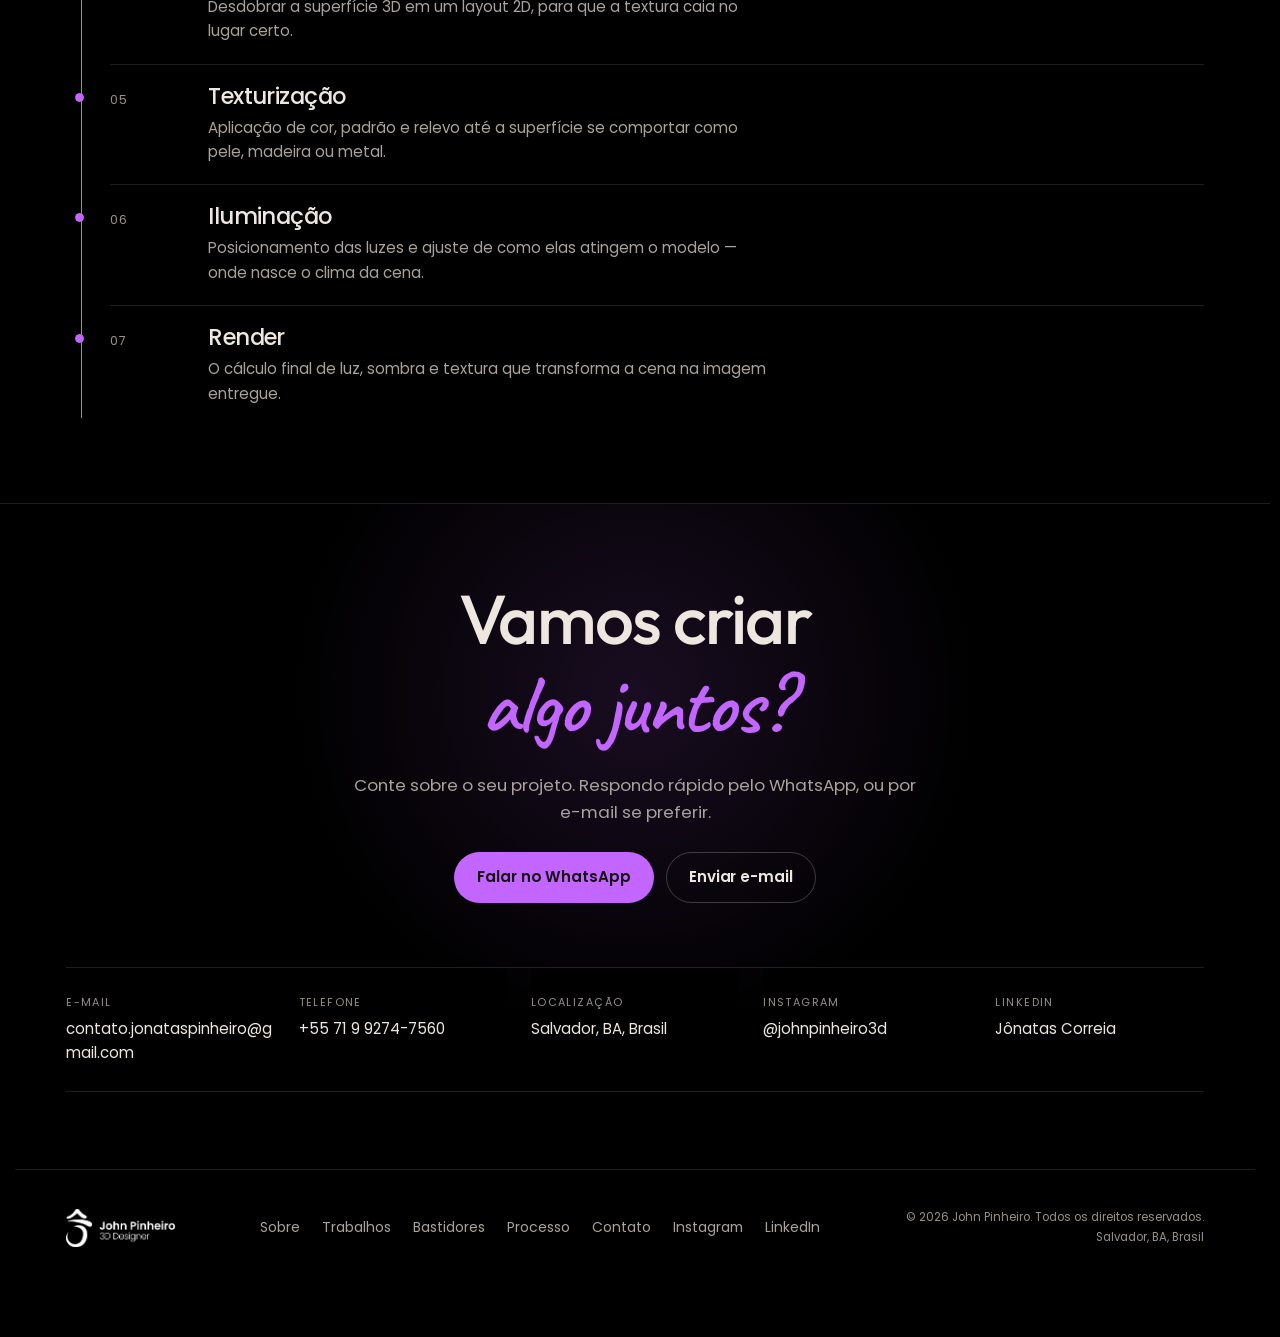
==== commit ef6a82c8: "att 5" ====
--- a/index.html
+++ b/index.html
@@ -570,7 +570,7 @@
   .hero__title{font-size:clamp(2.3rem,10vw,3rem);}
 }
 </style>
-<link rel="stylesheet" href="refinement.css?v=10">
+<link rel="stylesheet" href="refinement.css?v=11">
 </head>
 <body>
 <a href="#inicio" class="skip-link">Pular para o conteúdo</a>
@@ -610,7 +610,7 @@
     <div class="wrap hero__inner">
       <div class="hero__copy">
         <h1 class="hero__title rise rise-2">Onde ideias ganham<br><em>forma.</em></h1>
-        <p class="hero__sub rise rise-3">Modelo personagens, objetos e cenários em 3D, além disso, projeto interfaces e marcas visando sempre a identidade do negócio. Sou formado em Design com 2 pós-graduações em Animação Digital e Design de games.</p>
+        <p class="hero__sub rise rise-3">Modelo personagens, objetos e cenários em 3D, além disso, projeto interfaces e marcas visando sempre a identidade do negócio. Formado em Design, pós-graduado em Animação Digital, do conceito ao render final.</p>
         <div class="hero__actions rise rise-3">
           <a href="#trabalhos" class="btn btn--solid">Ver trabalhos</a>
           <a href="https://api.whatsapp.com/send?phone=5571992747560" target="_blank" rel="noopener" class="btn btn--outline">Falar no WhatsApp</a>
@@ -726,7 +726,6 @@
           <span class="tick tick--tl"></span><span class="tick tick--br"></span>
           <div class="work-card__img">
             <img src="https://static.wixstatic.com/media/3dc6ee_9c25662a6a2a48fa8a86fa8785a580b5~mv2.png/v1/fill/w_980,h_980,al_c,q_90,usm_0.66_1.00_0.01,enc_avif,quality_auto/Post%202%20(parte1).png" alt="Modelo 3D de um crânio humano" loading="lazy">
-            <span class="work-card__play">360°</span>
           </div>
           <div class="work-card__body"><span class="work-card__tag">3D</span><h3>Crânio Humano</h3></div>
         </button>
@@ -735,7 +734,6 @@
           <span class="tick tick--tl"></span><span class="tick tick--br"></span>
           <div class="work-card__img">
             <img src="media/globo-neve.jpg" alt="Render 3D de um globo de neve com uma ilha flutuante" loading="lazy">
-            <span class="work-card__play">Vídeo</span>
           </div>
           <div class="work-card__body"><span class="work-card__tag">3D</span><h3>Globo de Neve</h3></div>
         </button>
@@ -762,7 +760,6 @@
           <span class="tick tick--tl"></span><span class="tick tick--br"></span>
           <div class="work-card__img">
             <img src="https://static.wixstatic.com/media/3dc6ee_048f2f4533304324895e59e5e605cb92~mv2.png/v1/fill/w_960,h_541,al_c,q_90,enc_avif,quality_auto/1%20-%20rede%20otaku.png" alt="Interface mobile do app Rede Otaku, de streaming de animes" loading="lazy">
-            <span class="work-card__play">21 telas</span>
           </div>
           <div class="work-card__body"><span class="work-card__tag">UX/UI · Case</span><h3>Rede Otaku — App de Streaming</h3></div>
         </a>
@@ -771,7 +768,6 @@
           <span class="tick tick--tl"></span><span class="tick tick--br"></span>
           <div class="work-card__img">
             <img src="https://static.wixstatic.com/media/3dc6ee_afca2d471d23411e81b549d823fbfc9d~mv2.png/v1/fill/w_825,h_447,al_c,q_90,enc_avif,quality_auto/download%20(14).png" alt="Redesign da página de jogos da HI-REZ Studios" loading="lazy">
-            <span class="work-card__play">Vídeo</span>
           </div>
           <div class="work-card__body"><span class="work-card__tag">UX/UI · Case</span><h3>HI-REZ Studios — Redesign Web</h3></div>
         </a>
@@ -780,7 +776,6 @@
           <span class="tick tick--tl"></span><span class="tick tick--br"></span>
           <div class="work-card__img">
             <img src="https://static.wixstatic.com/media/3dc6ee_aa68c9aac8e8417fa8c690b3a21c0541~mv2.png/v1/fill/w_980,h_653,al_c,q_90,usm_0.66_1.00_0.01,enc_avif,quality_auto/download%20(20).png" alt="Landing page da Cashforce para captura de leads" loading="lazy">
-            <span class="work-card__play">Vídeo</span>
           </div>
           <div class="work-card__body"><span class="work-card__tag">UX/UI · Case</span><h3>Cashforce — Landing Page</h3></div>
         </a>
@@ -789,7 +784,6 @@
           <span class="tick tick--tl"></span><span class="tick tick--br"></span>
           <div class="work-card__img">
             <img src="https://static.wixstatic.com/media/3dc6ee_deae2dc35204454c85a74a308a6a6218~mv2.png/v1/fill/w_980,h_745,al_c,q_90,usm_0.66_1.00_0.01,enc_avif,quality_auto/download%20(30).png" alt="Redesign do app mobile Bike Itaú" loading="lazy">
-            <span class="work-card__play">7 telas</span>
           </div>
           <div class="work-card__body"><span class="work-card__tag">UX/UI · Case</span><h3>Bike Itaú — App Mobile</h3></div>
         </a>
@@ -798,7 +792,6 @@
           <span class="tick tick--tl"></span><span class="tick tick--br"></span>
           <div class="work-card__img">
             <img src="https://static.wixstatic.com/media/3dc6ee_bec5f00faf1941138f49eff9dd0a1637~mv2.png/v1/fill/w_980,h_535,al_c,q_90,usm_0.66_1.00_0.01,enc_avif,quality_auto/download%20(40).png" alt="Redesign da página de produto da Casas Bahia com realidade aumentada" loading="lazy">
-            <span class="work-card__play">AR + vídeo</span>
           </div>
           <div class="work-card__body"><span class="work-card__tag">UX/UI · Case</span><h3>Casas Bahia — Redesign com AR</h3></div>
         </a>
@@ -807,7 +800,6 @@
           <span class="tick tick--tl"></span><span class="tick tick--br"></span>
           <div class="work-card__img">
             <img src="https://static.wixstatic.com/media/3dc6ee_d602830502b74a218c8fe4180200bd2a~mv2.jpg/v1/fill/w_281,h_281,q_90,enc_avif,quality_auto/3dc6ee_d602830502b74a218c8fe4180200bd2a~mv2.jpg" alt="Logo da academia Cyber Team Boxe" loading="lazy">
-            <span class="work-card__play">Animação</span>
           </div>
           <div class="work-card__body"><span class="work-card__tag">Identidade Visual</span><h3>Cyber Team Boxe</h3></div>
         </button>
@@ -834,7 +826,6 @@
           <span class="tick tick--tl"></span><span class="tick tick--br"></span>
           <div class="work-card__img">
             <img src="https://static.wixstatic.com/media/3dc6ee_62718981709a4e55bef8156ec88a7001~mv2.jpg/v1/fill/w_281,h_281,q_90,enc_avif,quality_auto/3dc6ee_62718981709a4e55bef8156ec88a7001~mv2.jpg" alt="Post de lançamento do livro Guerra dos Destinos" loading="lazy">
-            <span class="work-card__play">3 vídeos</span>
           </div>
           <div class="work-card__body"><span class="work-card__tag">Social Media</span><h3>Guerra dos Destinos</h3></div>
         </button>
@@ -843,7 +834,6 @@
           <span class="tick tick--tl"></span><span class="tick tick--br"></span>
           <div class="work-card__img">
             <img src="https://static.wixstatic.com/media/3dc6ee_54a8acf483394c35b8ca87ae7658d05c~mv2.png/v1/fill/w_980,h_980,al_c,q_90,usm_0.66_1.00_0.01,enc_avif,quality_auto/Brinde%20Social%20Media%20Excelentt.png" alt="Peça avulsa de social media" loading="lazy">
-            <span class="work-card__play">3 vídeos</span>
           </div>
           <div class="work-card__body"><span class="work-card__tag">Social Media</span><h3>Projetos Gerais</h3></div>
         </button>
--- a/refinement.css
+++ b/refinement.css
@@ -70,12 +70,10 @@
 .work-card[data-cat="uxui"]:nth-child(10) { grid-column: span 6; }
 .work-card[data-cat="uxui"]:nth-child(10) .work-card__img { aspect-ratio: 2/1; }
 .work-card[data-cat="identidade"] .work-card__img { aspect-ratio: 3/2; }
-.work-card__body { position: relative; padding: 18px 36px 0 0; gap: 8px; }
-.work-card__body::after { content: '↗'; position: absolute; right: 3px; top: 22px; color: var(--haze-2); font-size: 1.35rem; transition: color .2s; }
+.work-card__body { position: relative; padding: 18px 0 0; gap: 8px; }
 .work-card__body h3 { font-size: clamp(1.1rem, 1.6vw, 1.4rem); line-height: 1.2; font-weight: 500; letter-spacing: -.025em; }
 .work-card__tag { font-size: .64rem; letter-spacing: .15em; }
 .work-card:hover .work-card__img img { transform: scale(1.015); }
-.work-card:hover .work-card__body::after { color: var(--ax-select); }
 .work-card:focus-visible { outline-offset: 7px; }
 .work-card .tick { display: none; }
 .reels__grid { gap: 28px; }
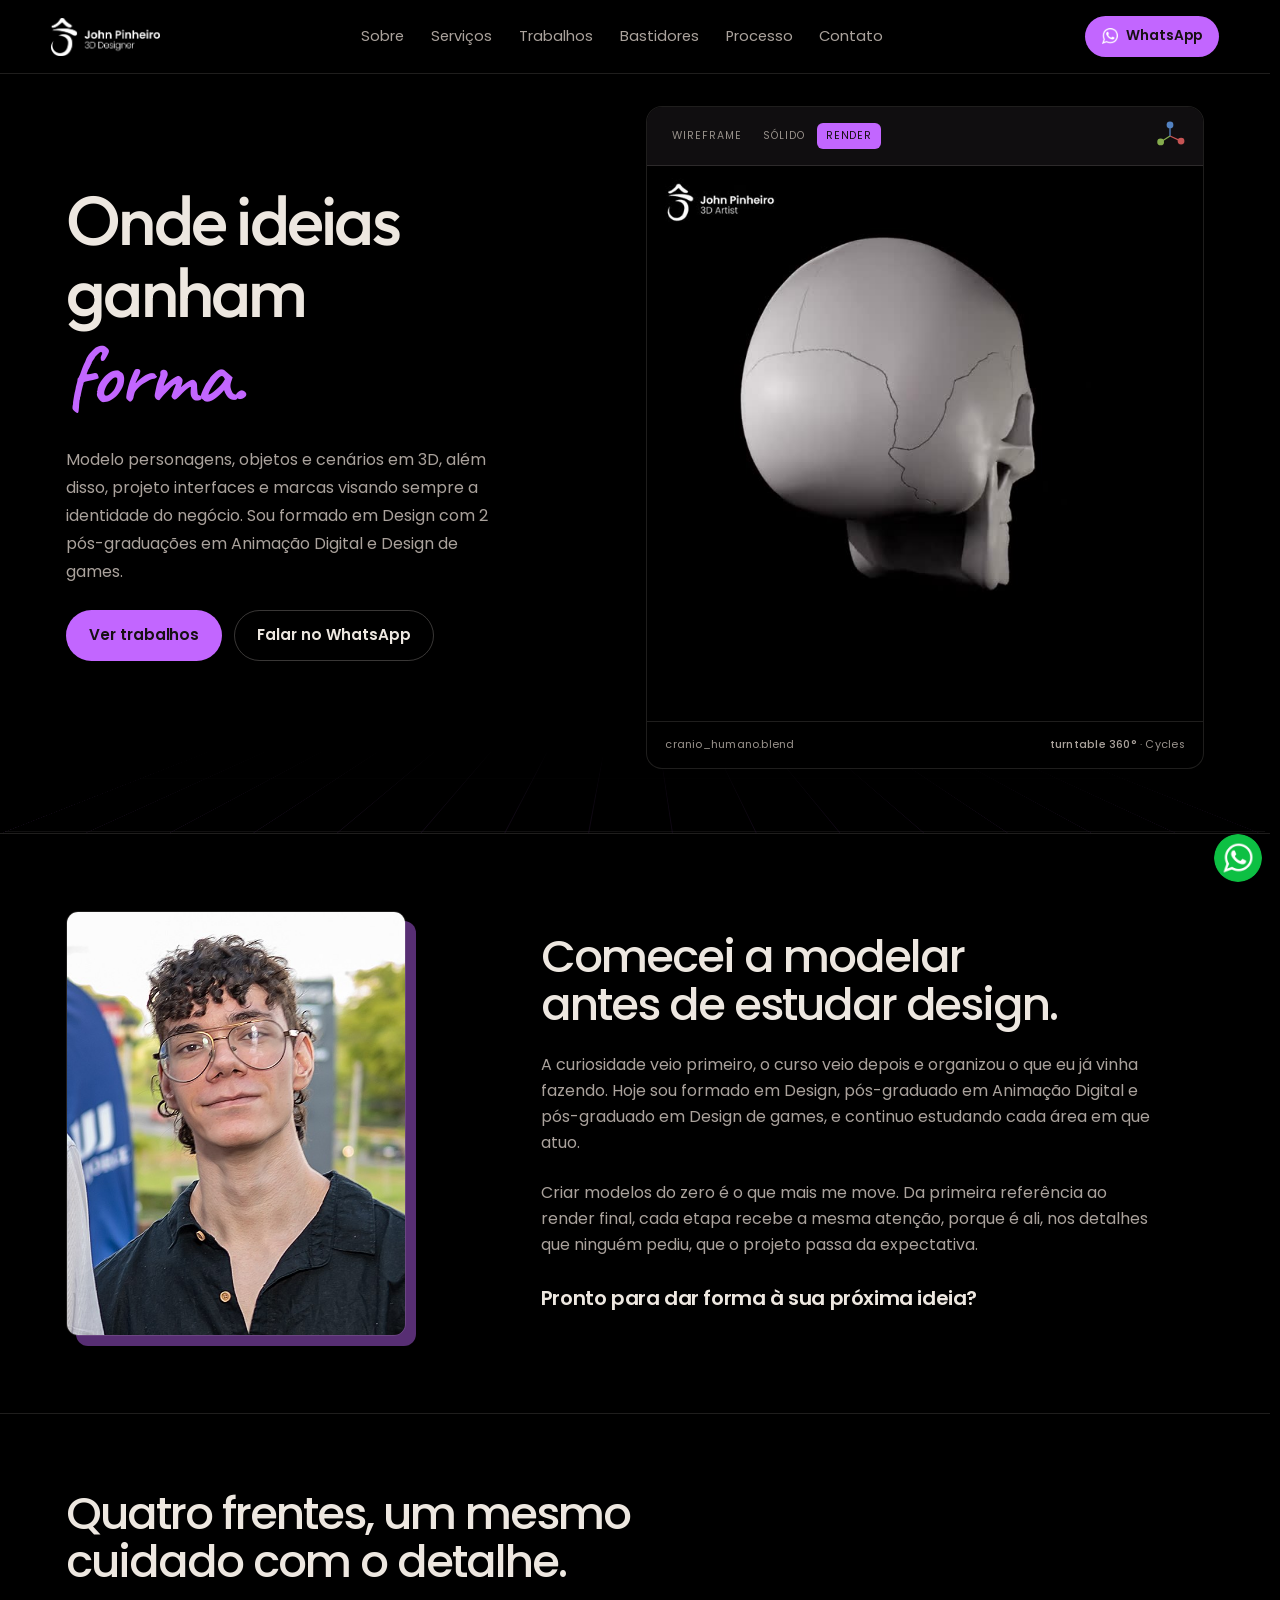
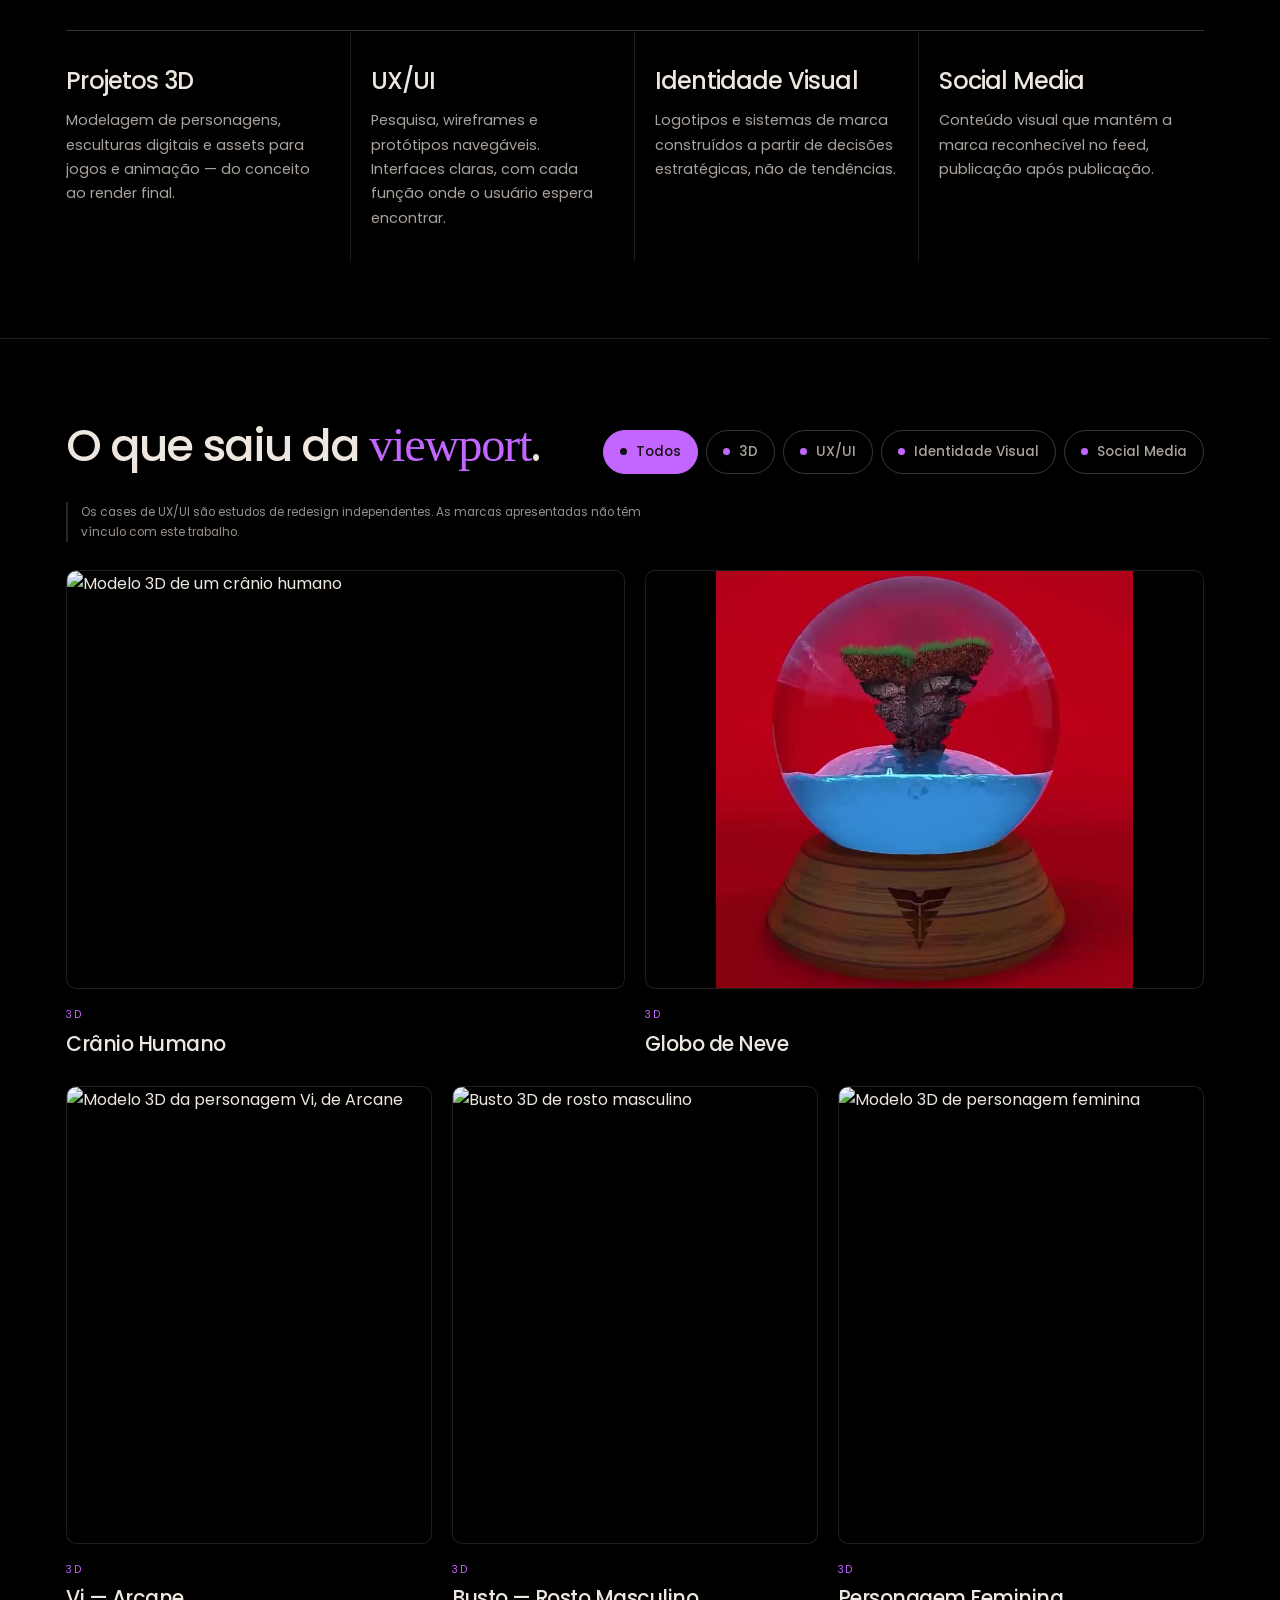
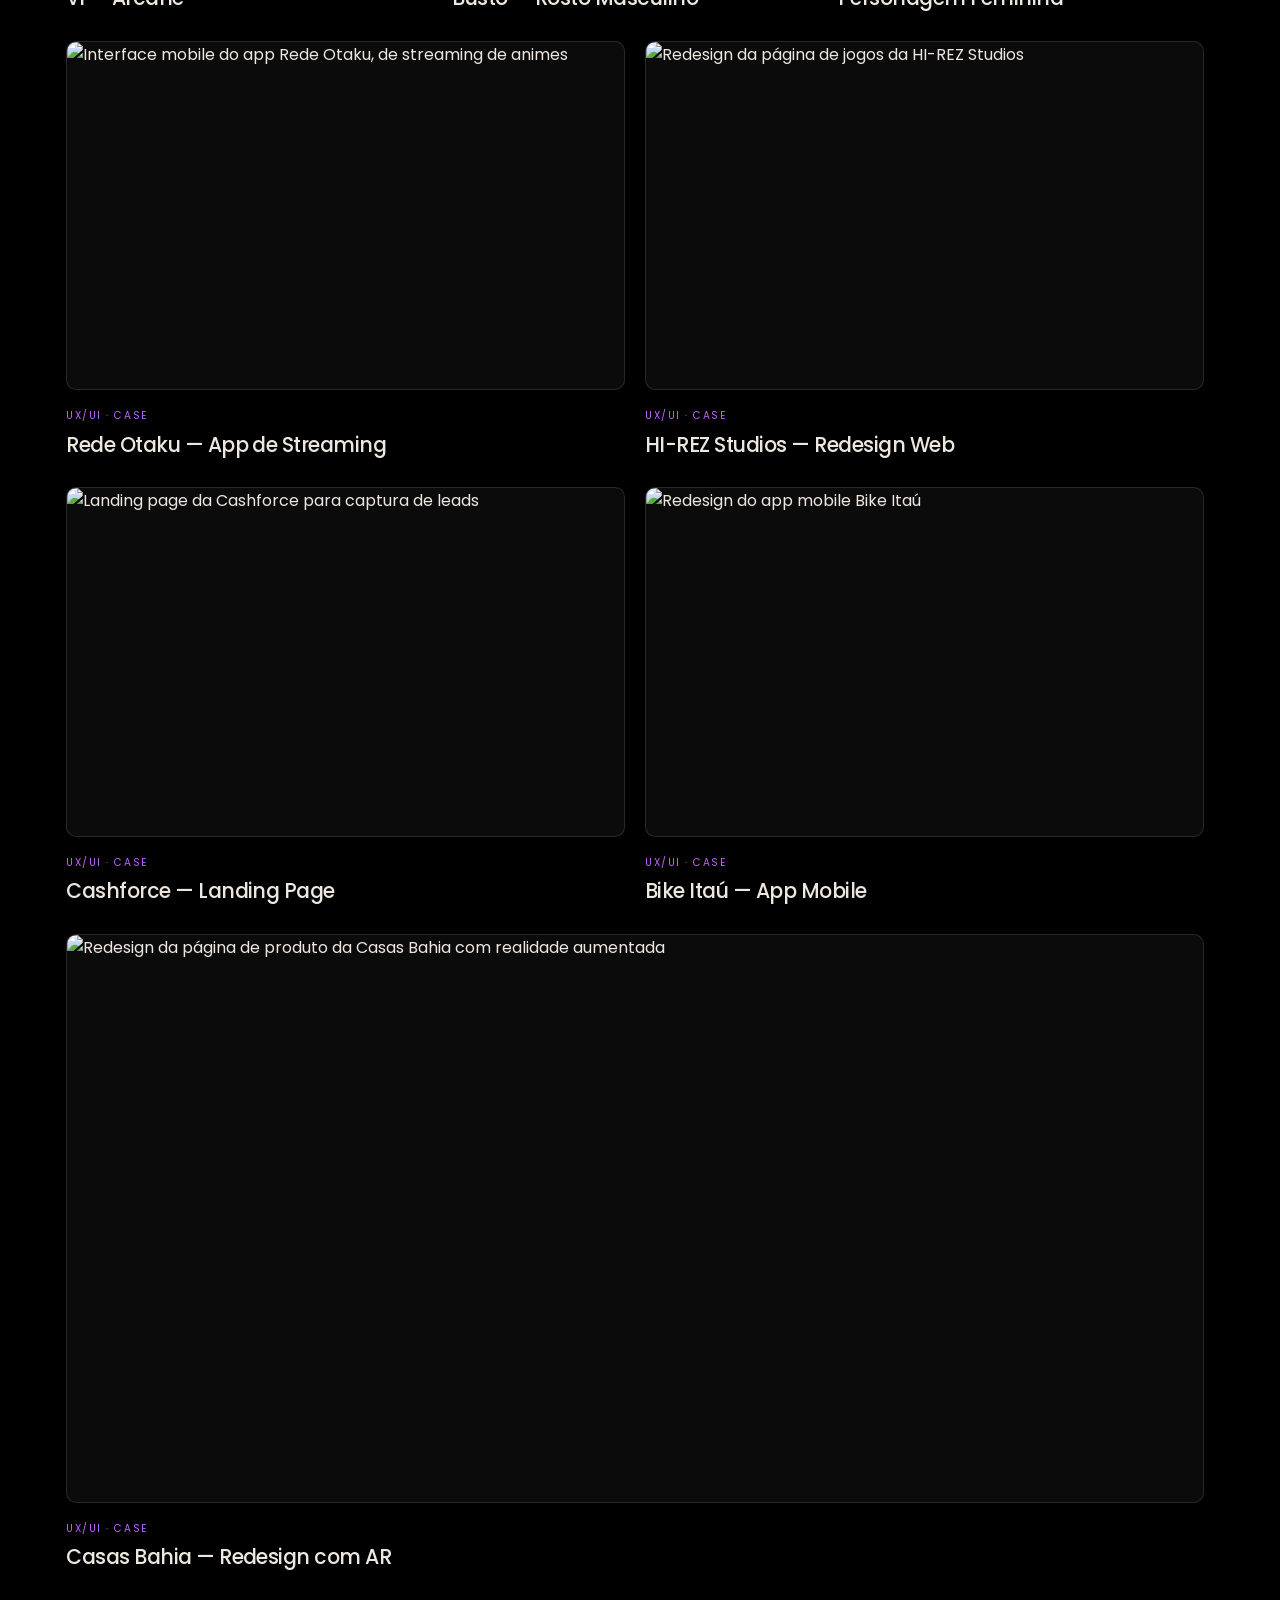
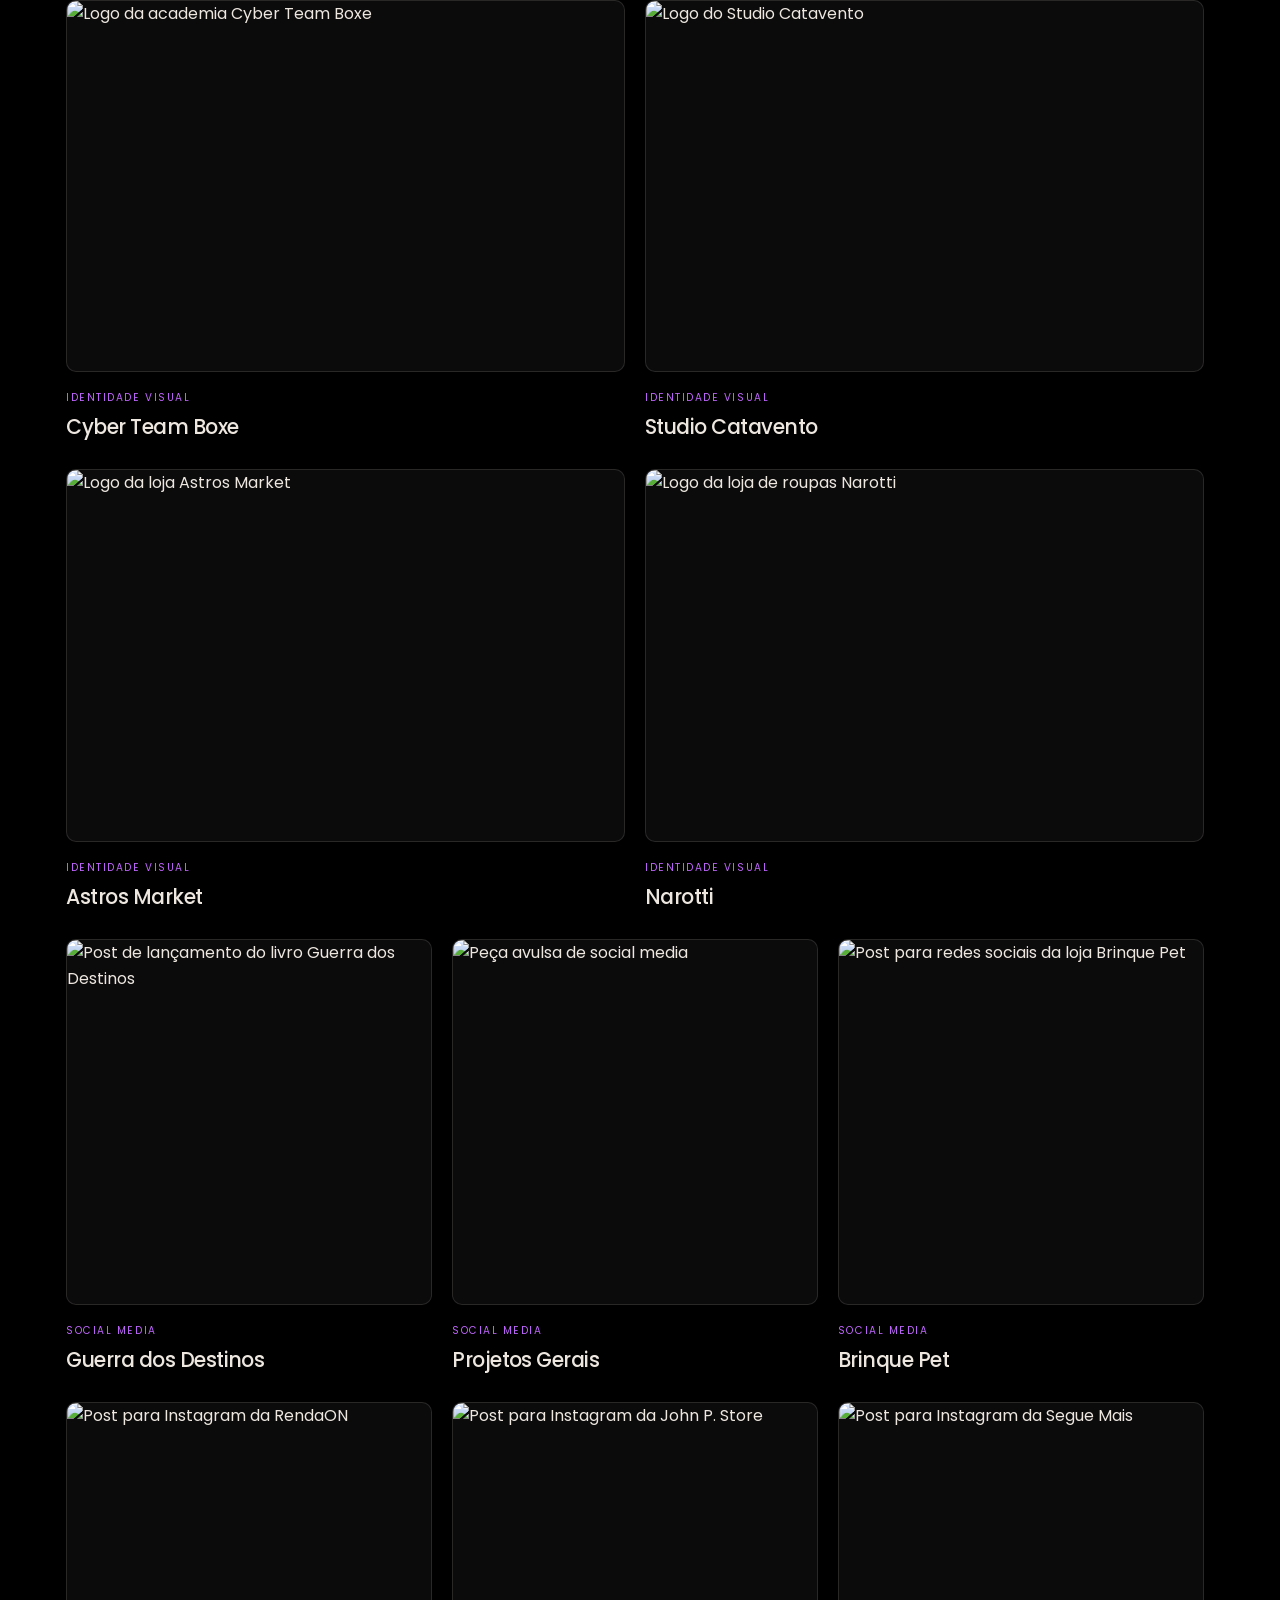
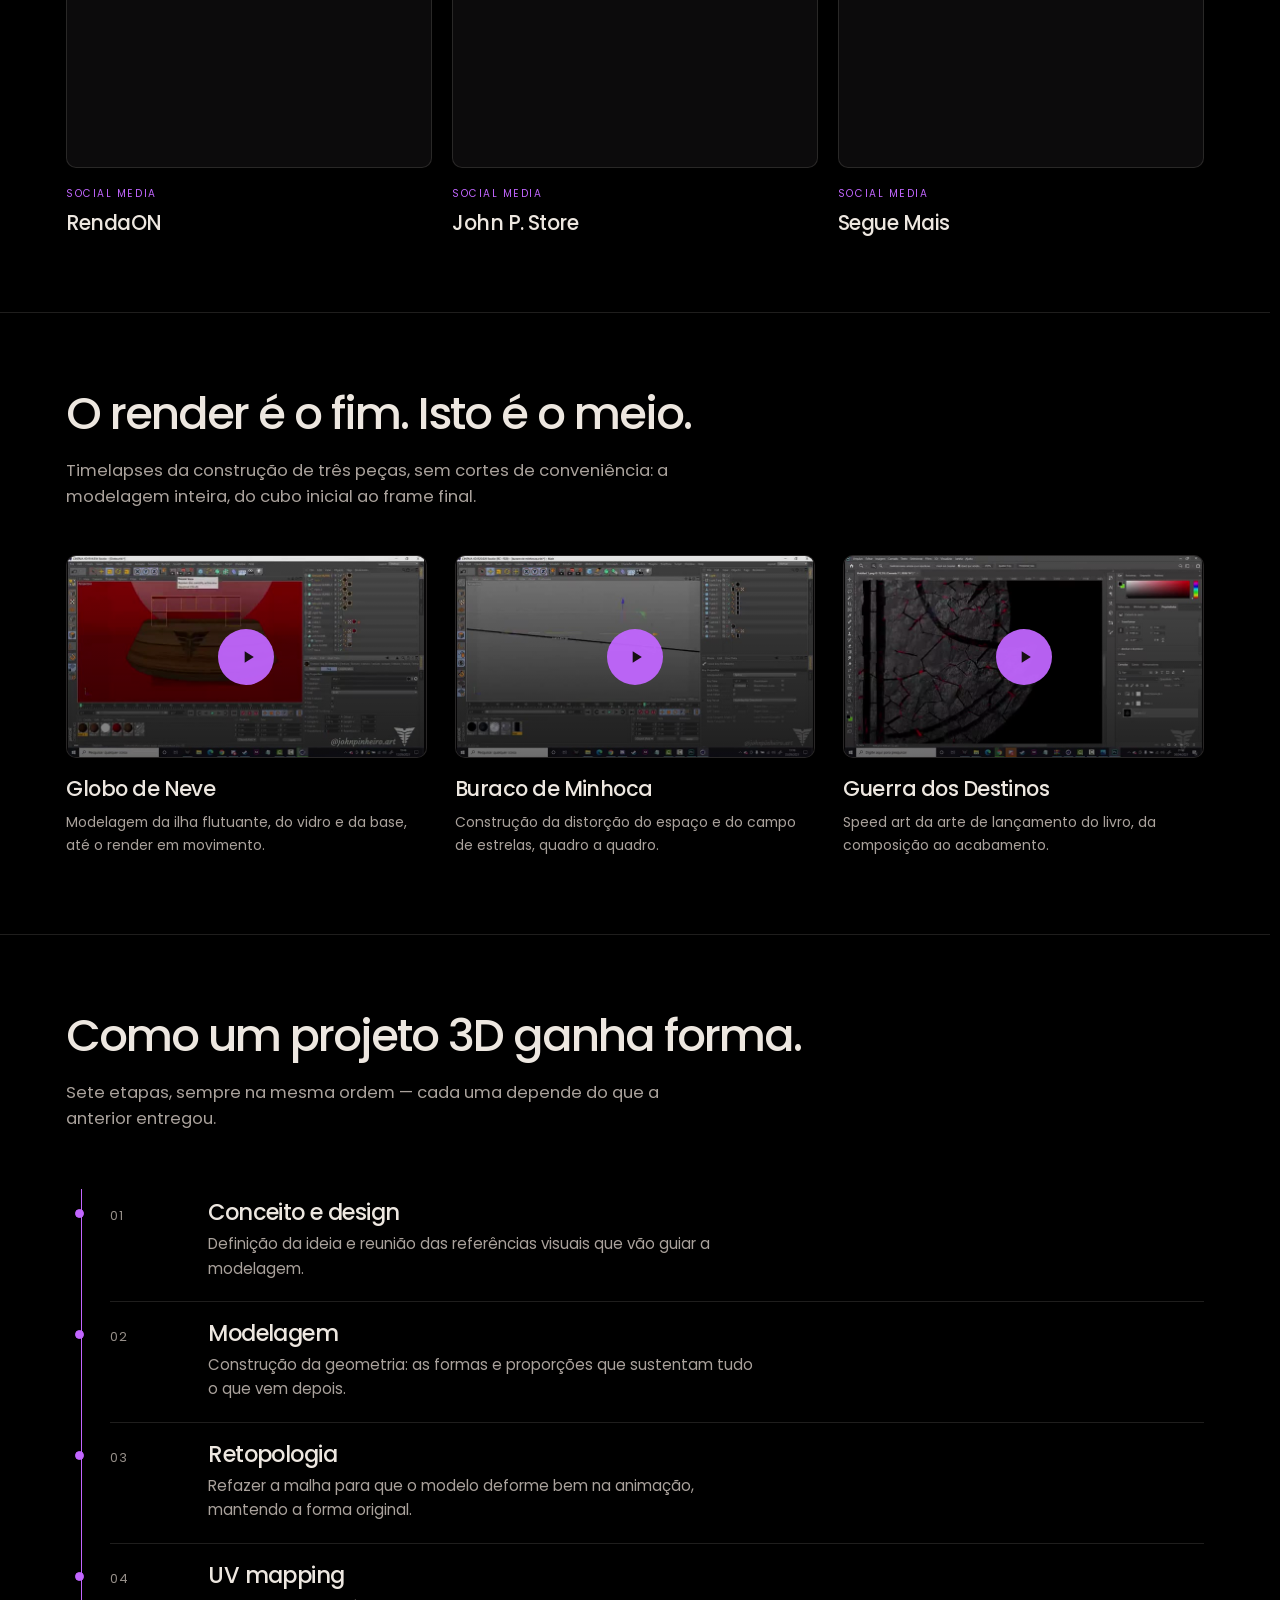
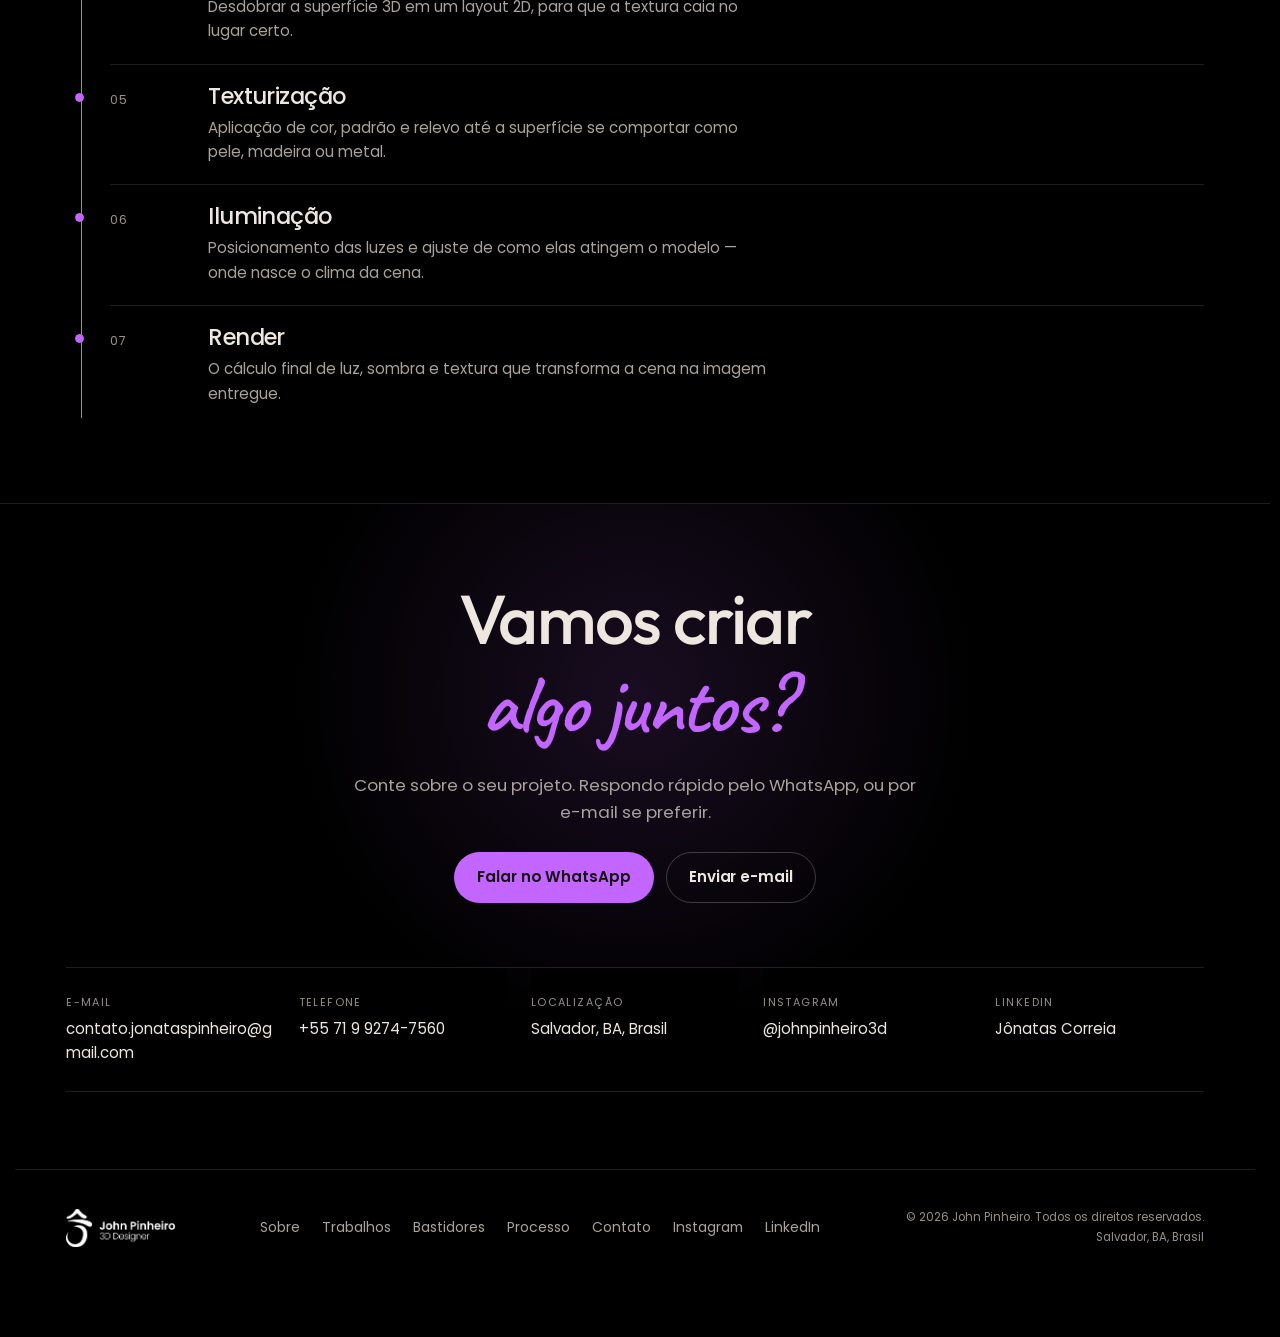
==== commit 66b7b2e5: "Merge branch 'main' of https://github.com/johnpinheiro-3d/portfolio" ====
--- a/index.html
+++ b/index.html
@@ -610,7 +610,7 @@
     <div class="wrap hero__inner">
       <div class="hero__copy">
         <h1 class="hero__title rise rise-2">Onde ideias ganham<br><em>forma.</em></h1>
-        <p class="hero__sub rise rise-3">Modelo personagens, objetos e cenários em 3D, além disso, projeto interfaces e marcas visando sempre a identidade do negócio. Formado em Design, pós-graduado em Animação Digital, do conceito ao render final.</p>
+        <p class="hero__sub rise rise-3">Modelo personagens, objetos e cenários em 3D, além disso, projeto interfaces e marcas visando sempre a identidade do negócio. Sou formado em Design com 2 pós-graduações em Animação Digital e Design de games.</p>
         <div class="hero__actions rise rise-3">
           <a href="#trabalhos" class="btn btn--solid">Ver trabalhos</a>
           <a href="https://api.whatsapp.com/send?phone=5571992747560" target="_blank" rel="noopener" class="btn btn--outline">Falar no WhatsApp</a>
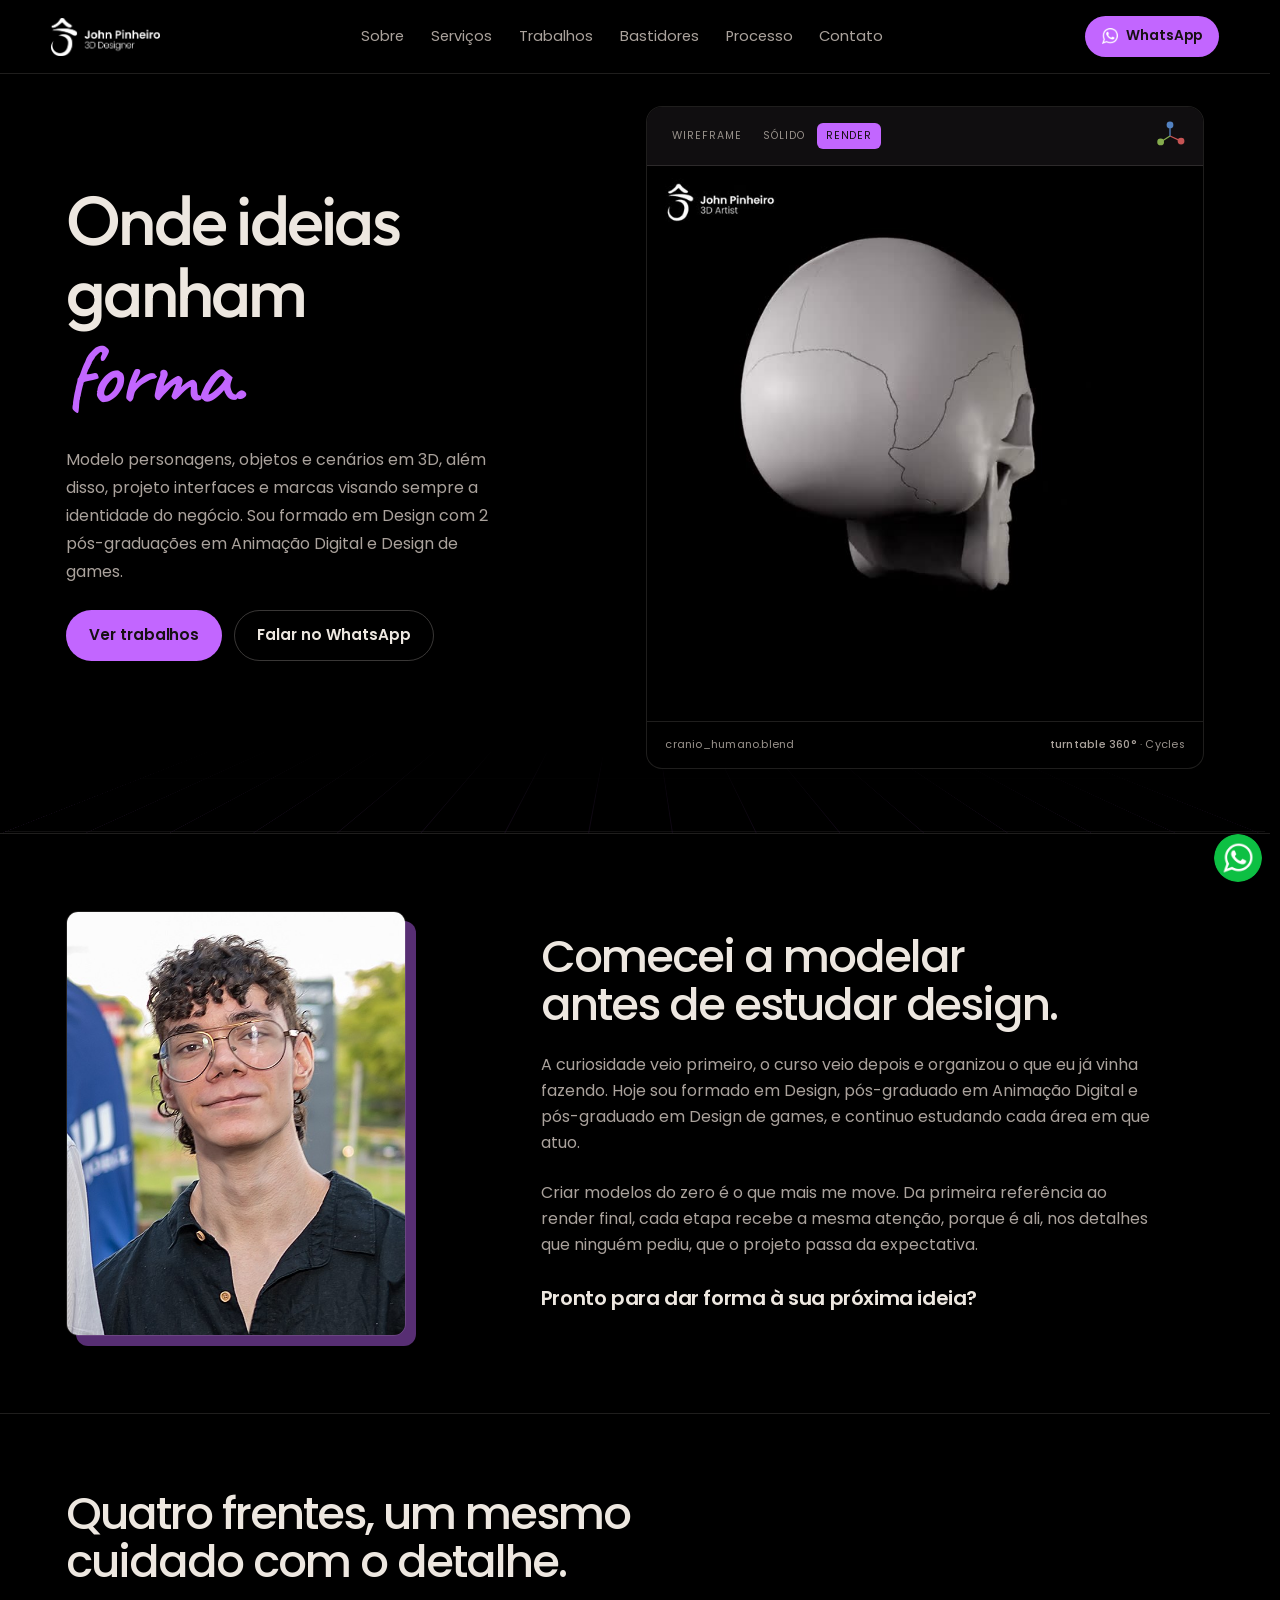
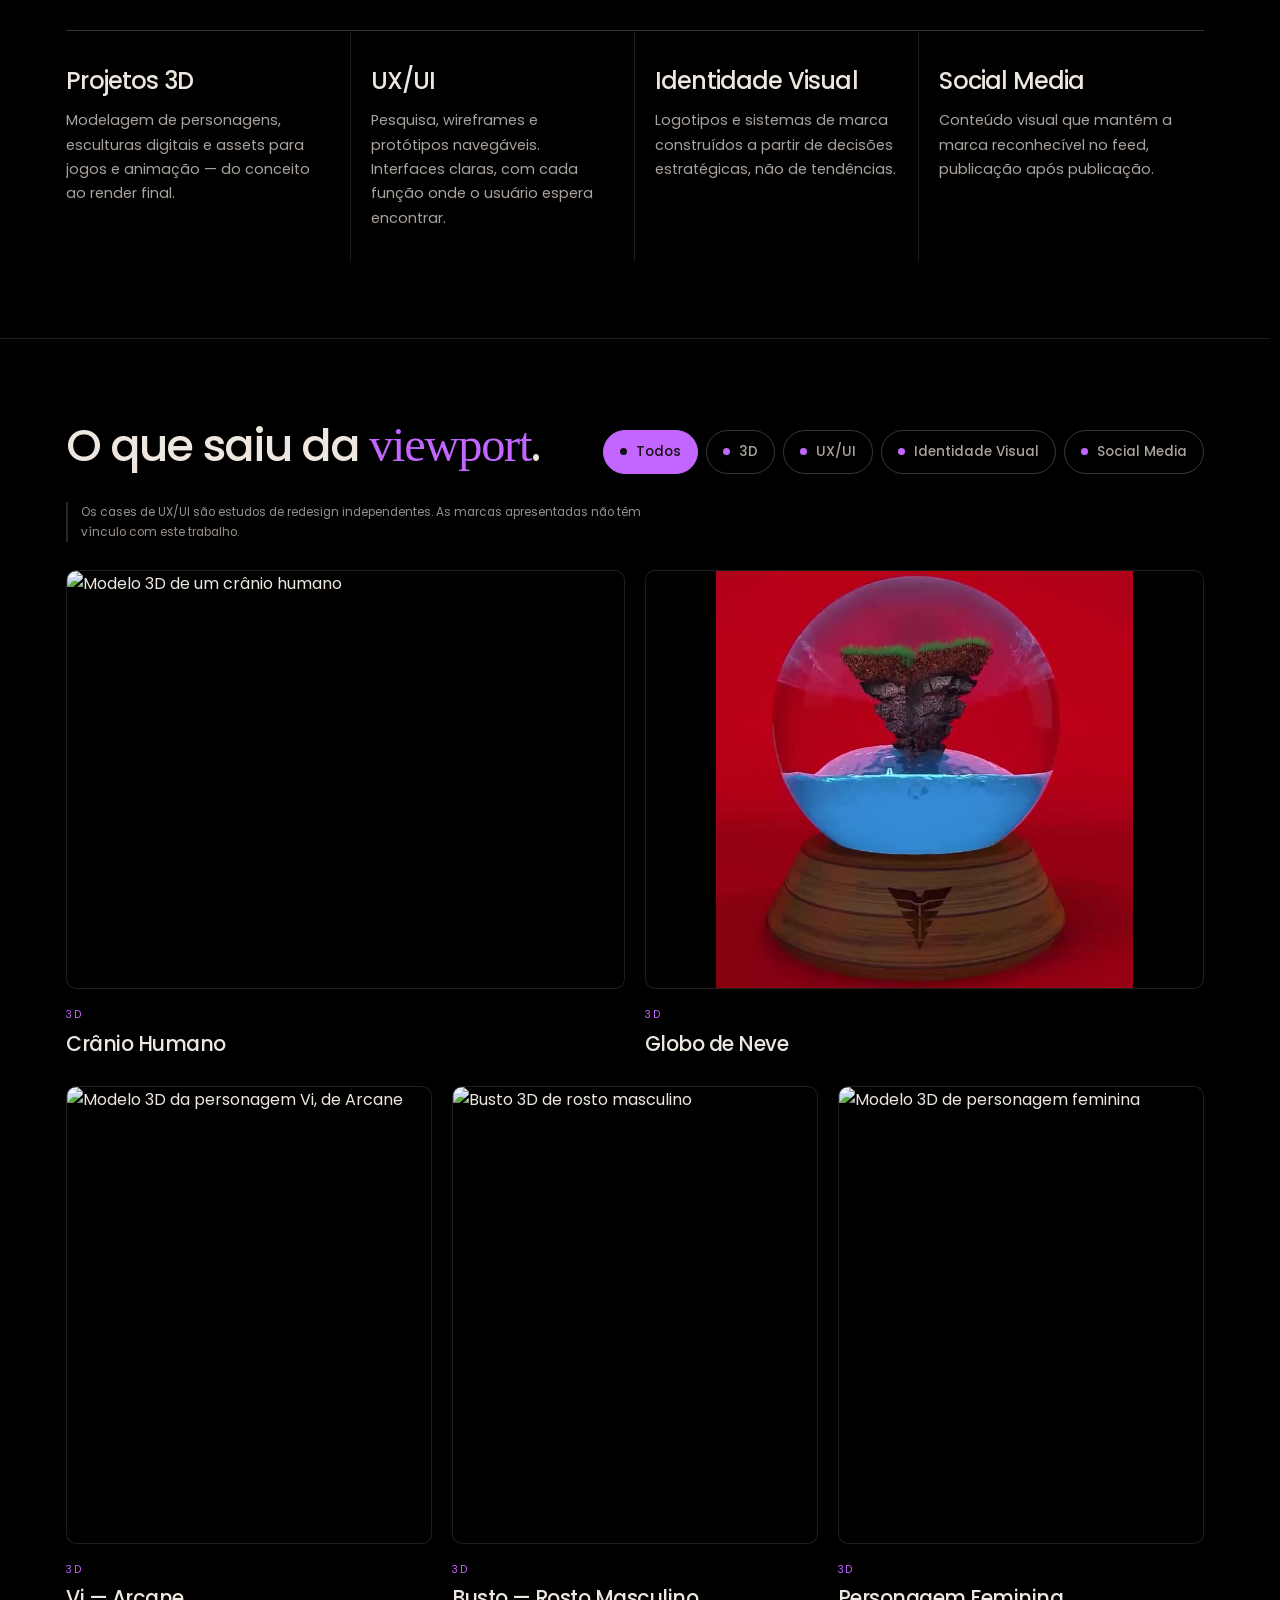
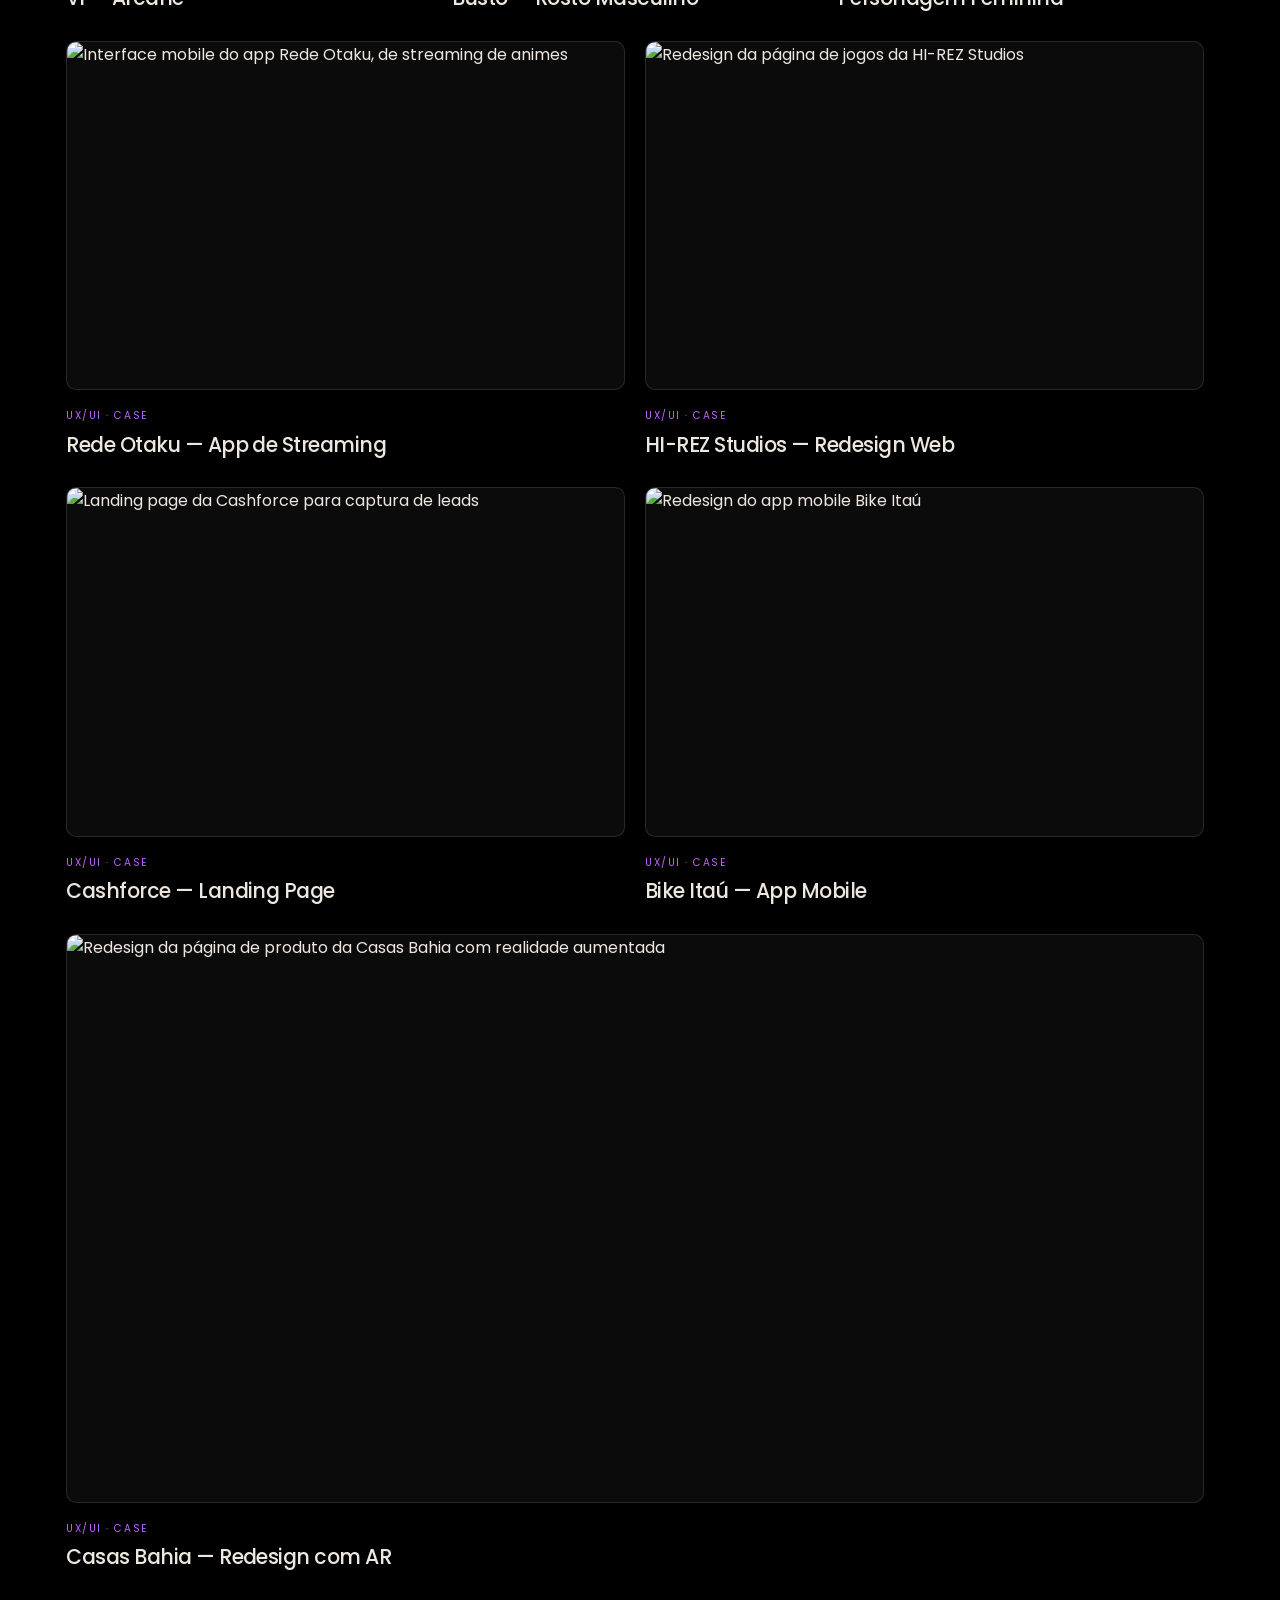
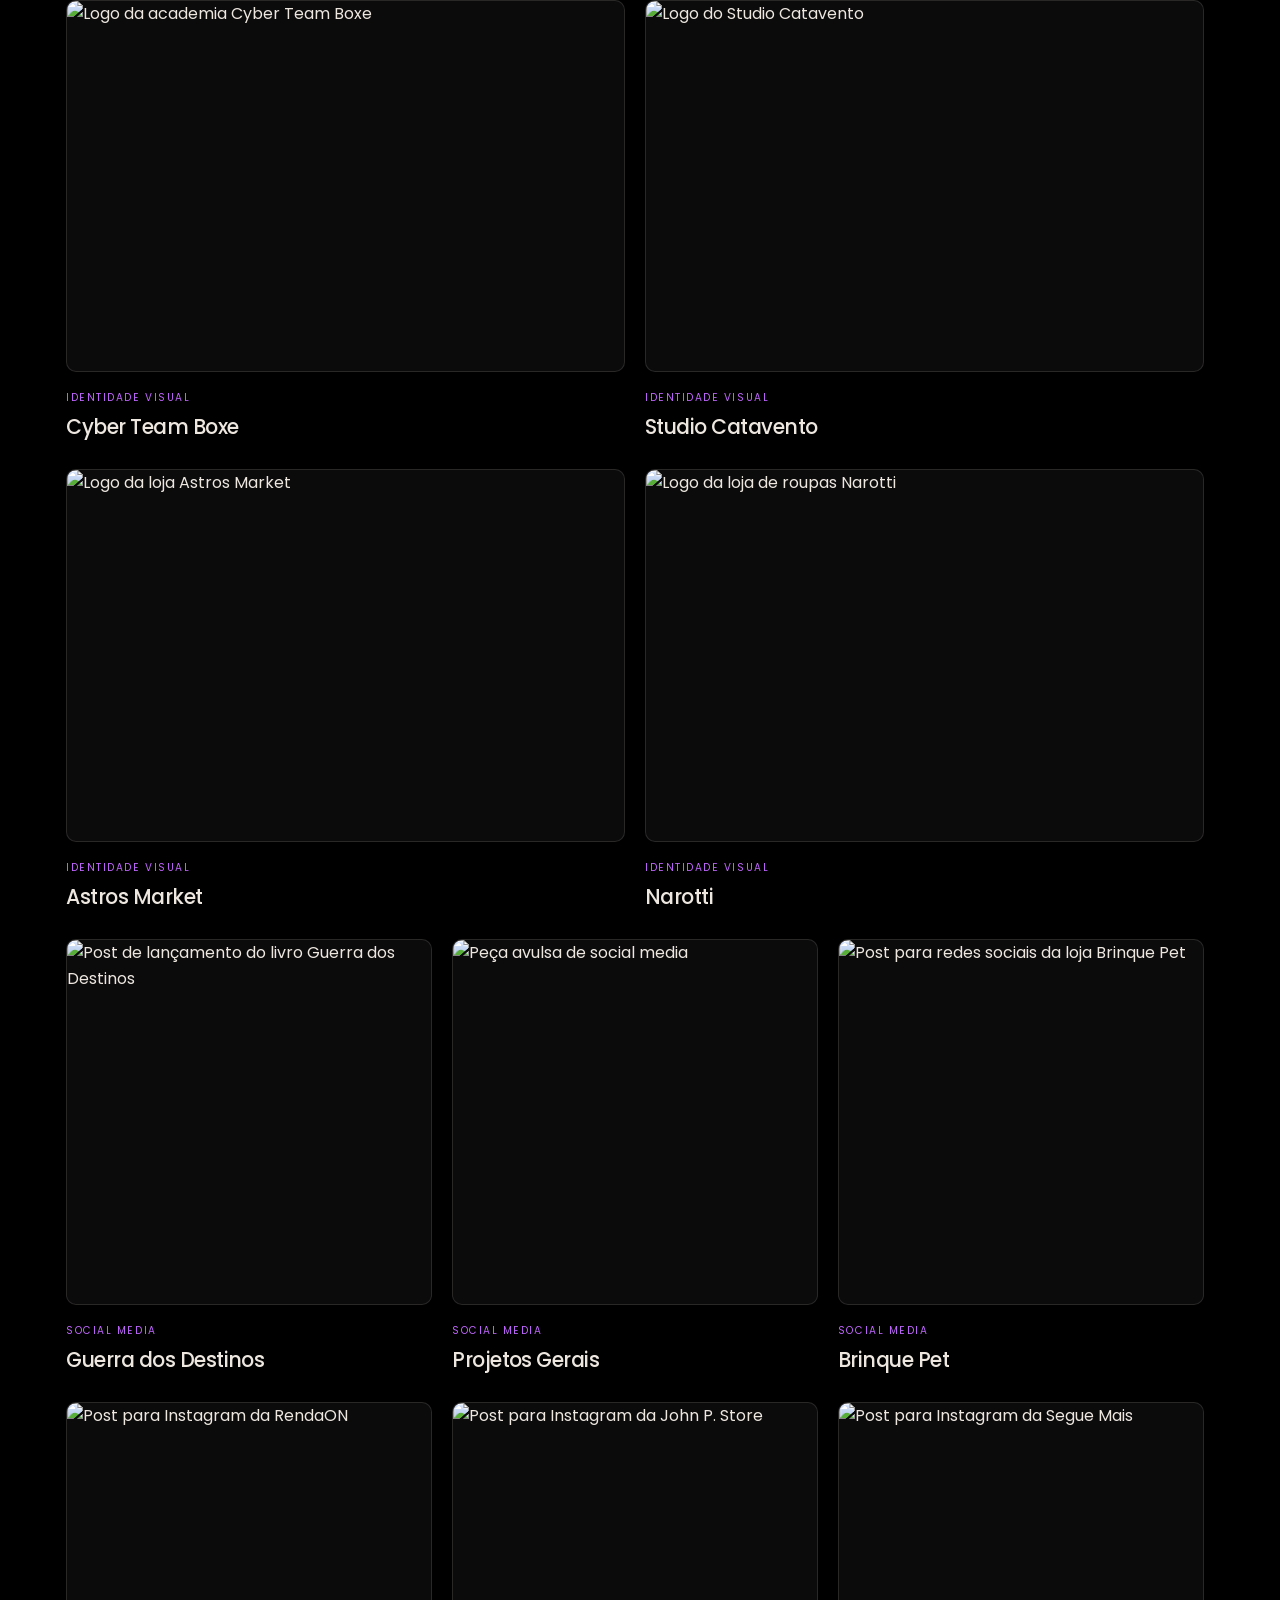
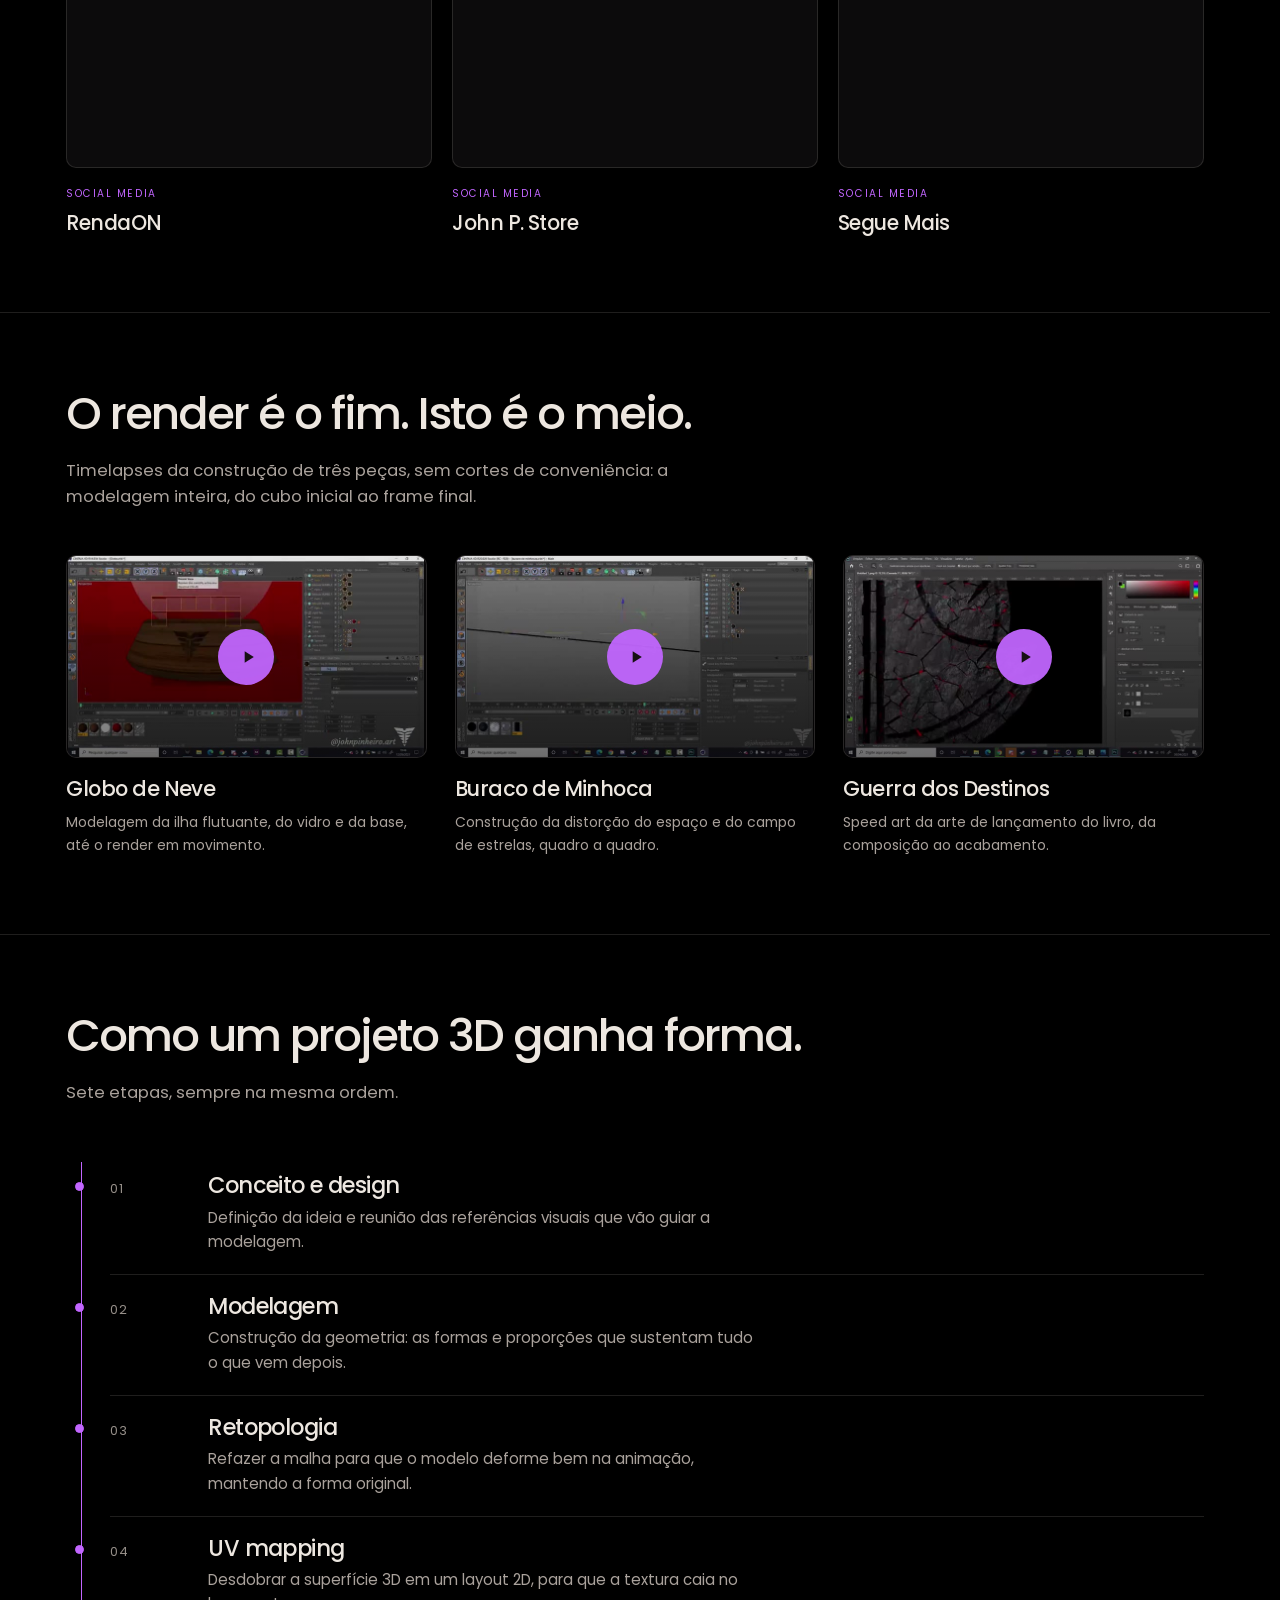
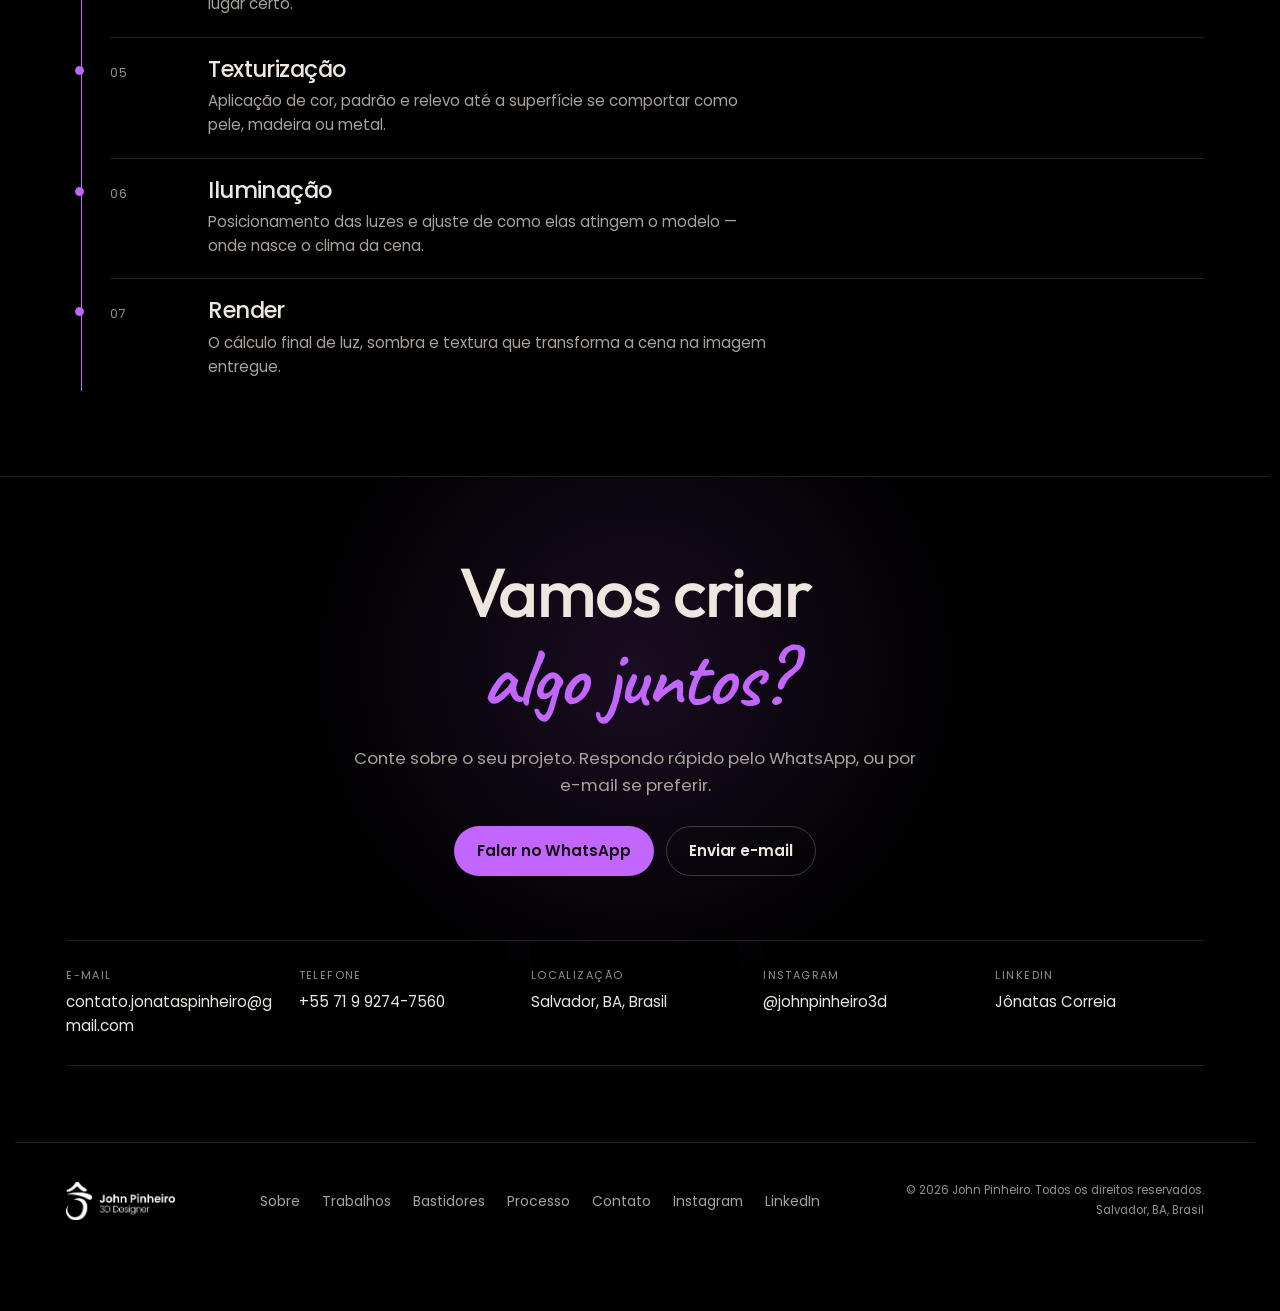
==== commit 8588b24b: "Update index.html" ====
--- a/index.html
+++ b/index.html
@@ -935,7 +935,7 @@
     <div class="wrap">
       <div class="section-head">
         <h2>Como um projeto 3D ganha forma.</h2>
-        <p>Sete etapas, sempre na mesma ordem — cada uma depende do que a anterior entregou.</p>
+        <p>Sete etapas, sempre na mesma ordem.</p>
       </div>
       <div class="process__list" id="processList">
         <div class="process__rail" aria-hidden="true"></div>
